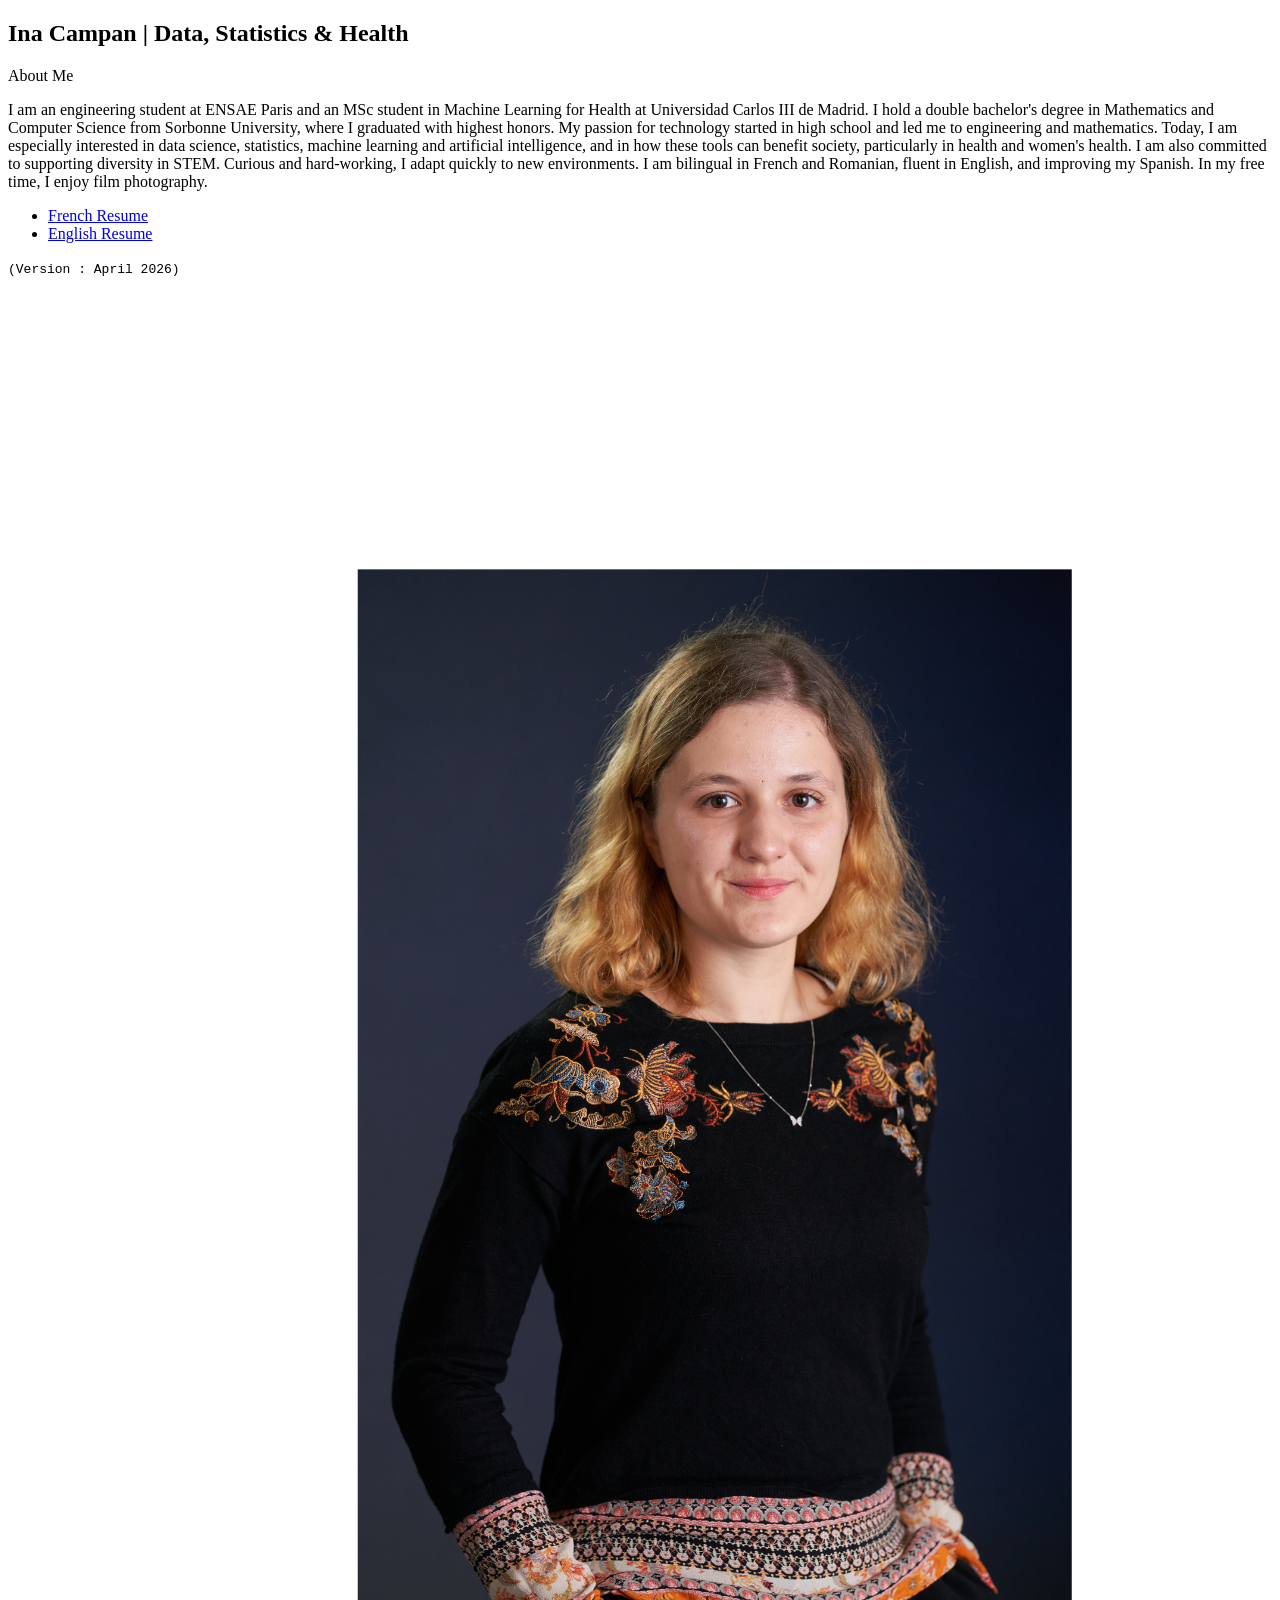
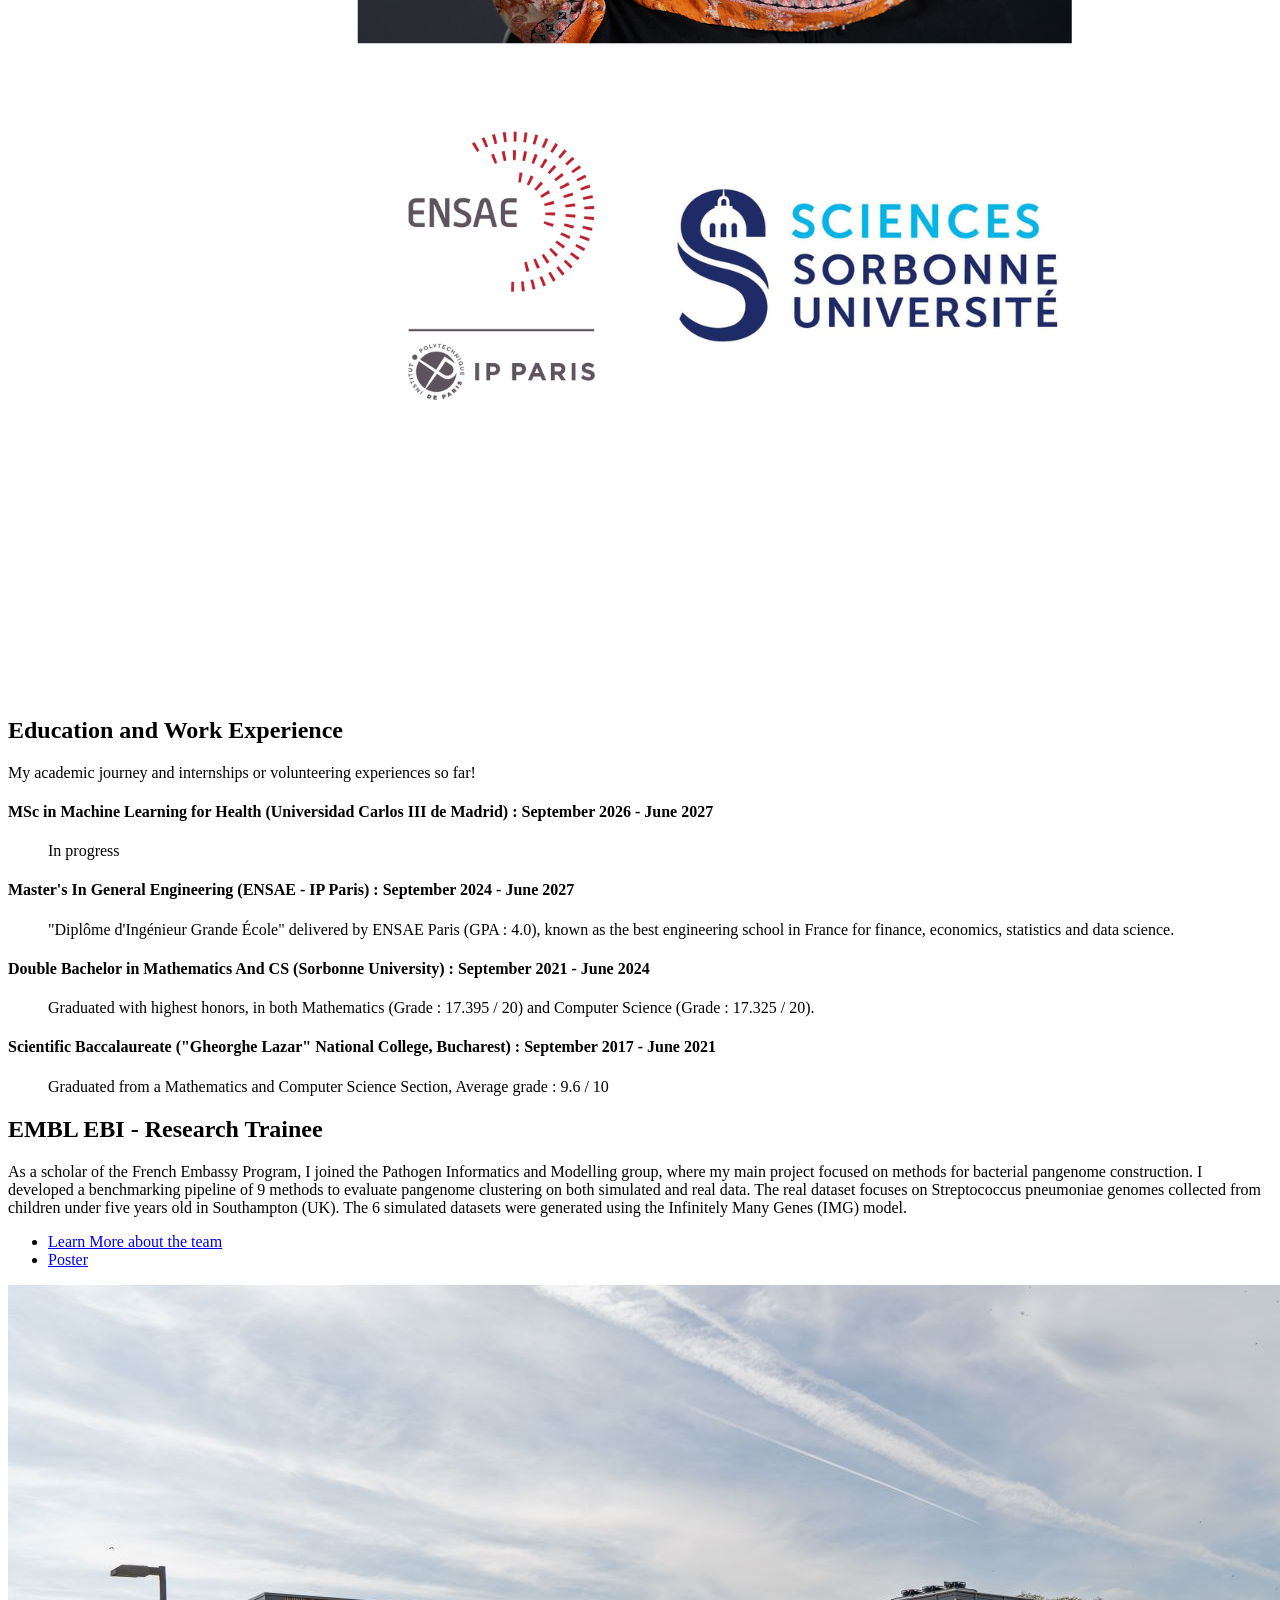
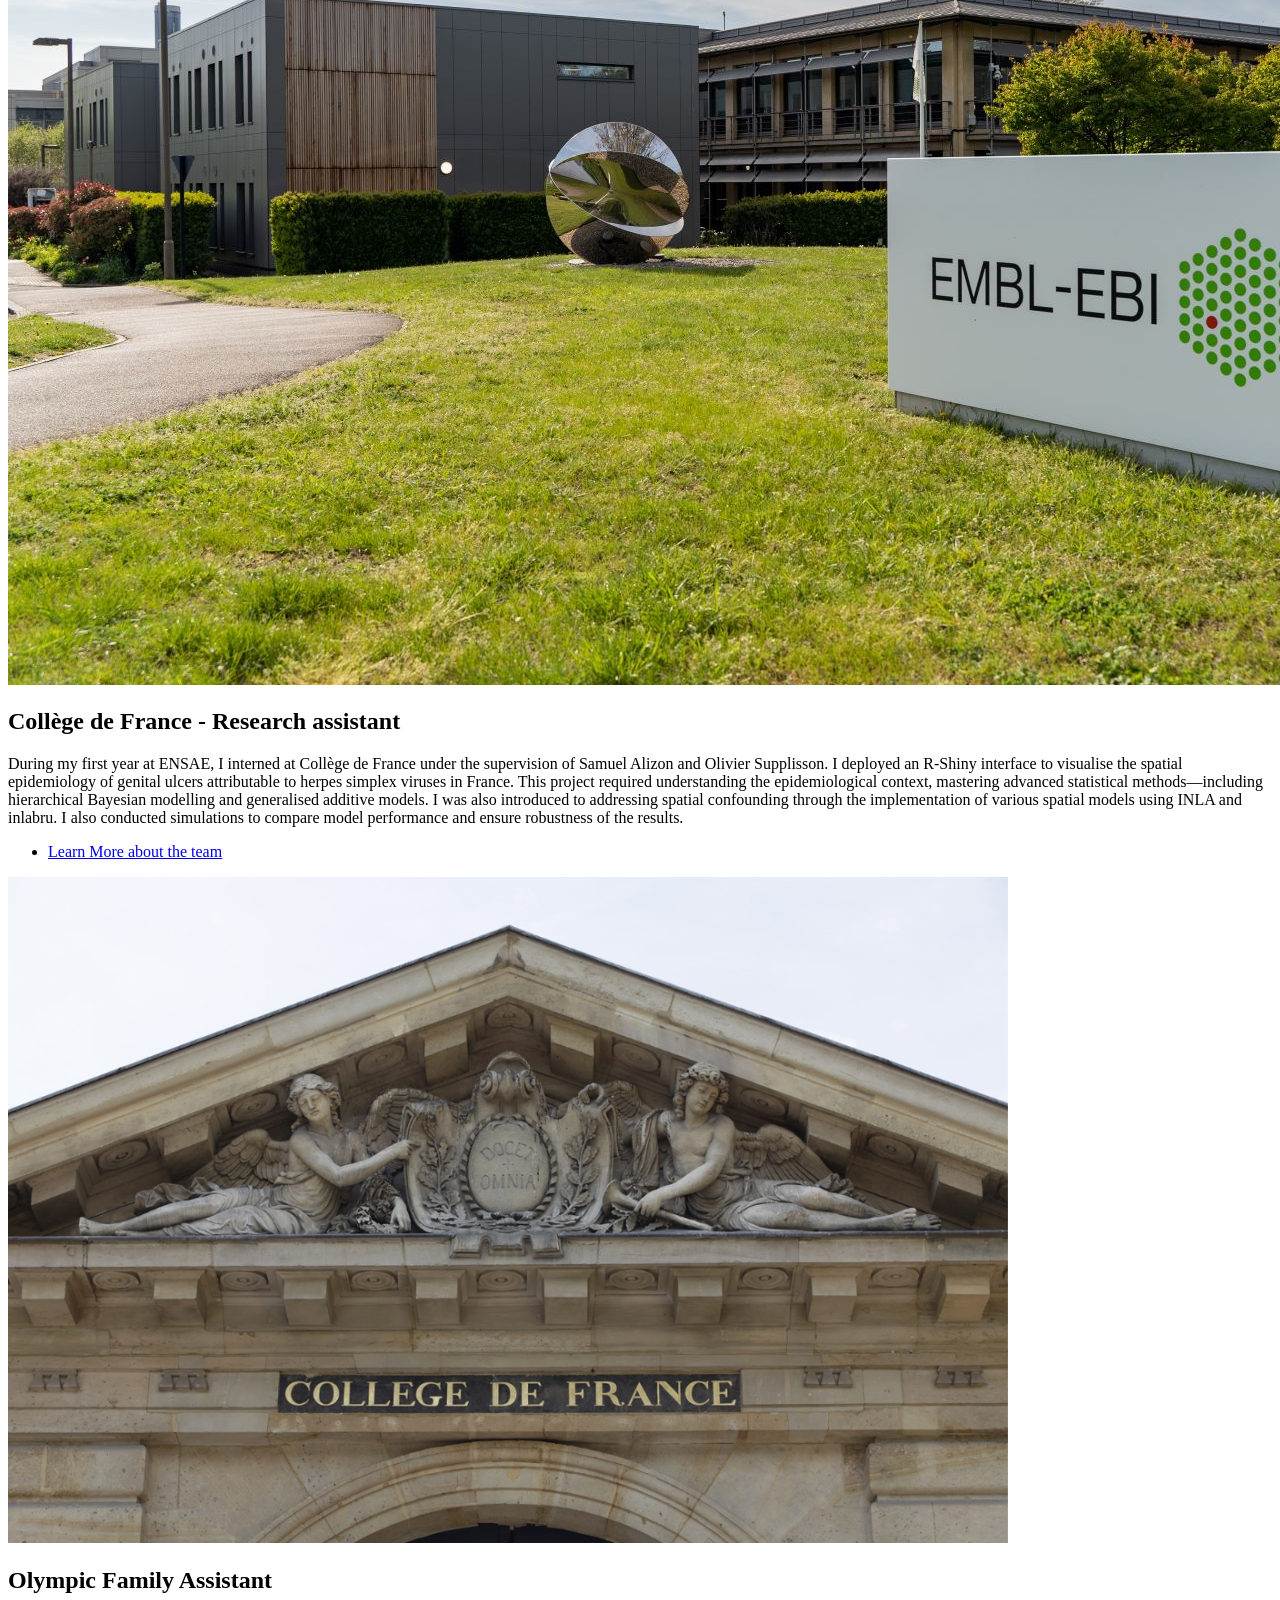
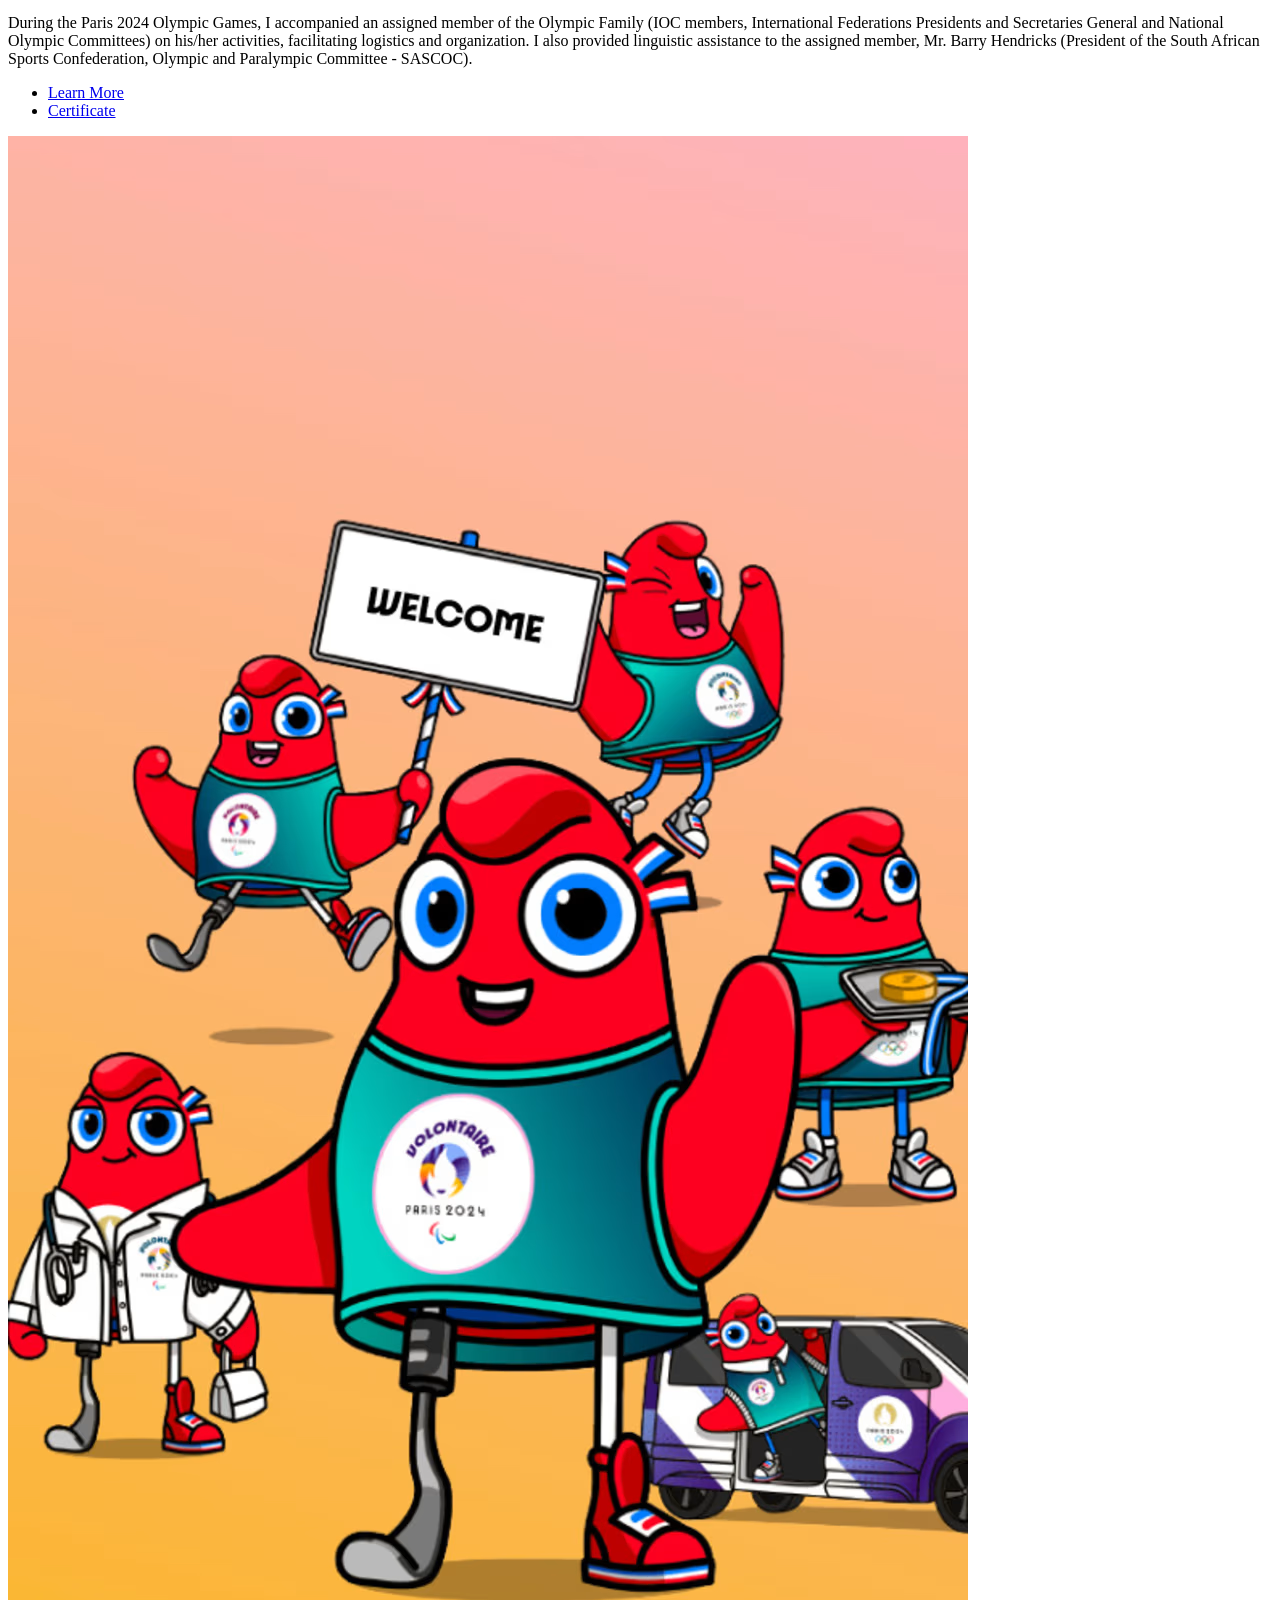
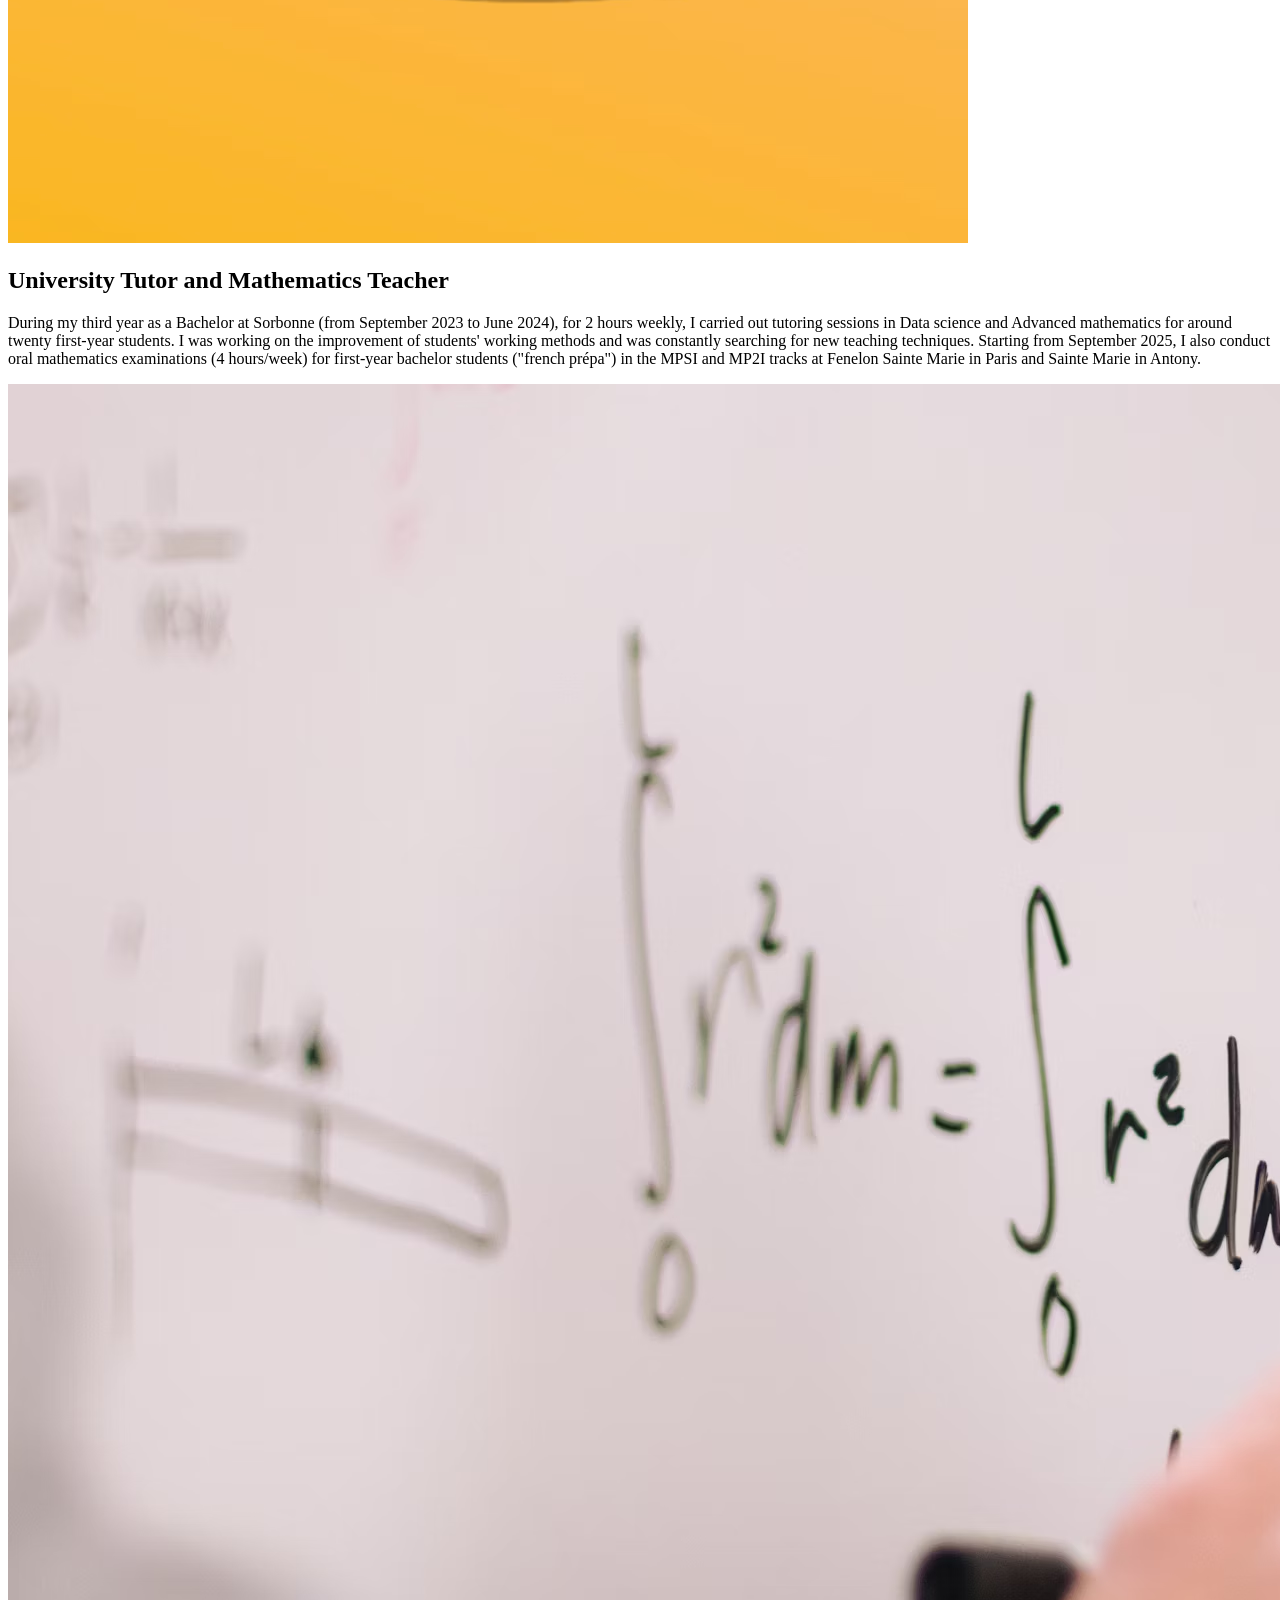
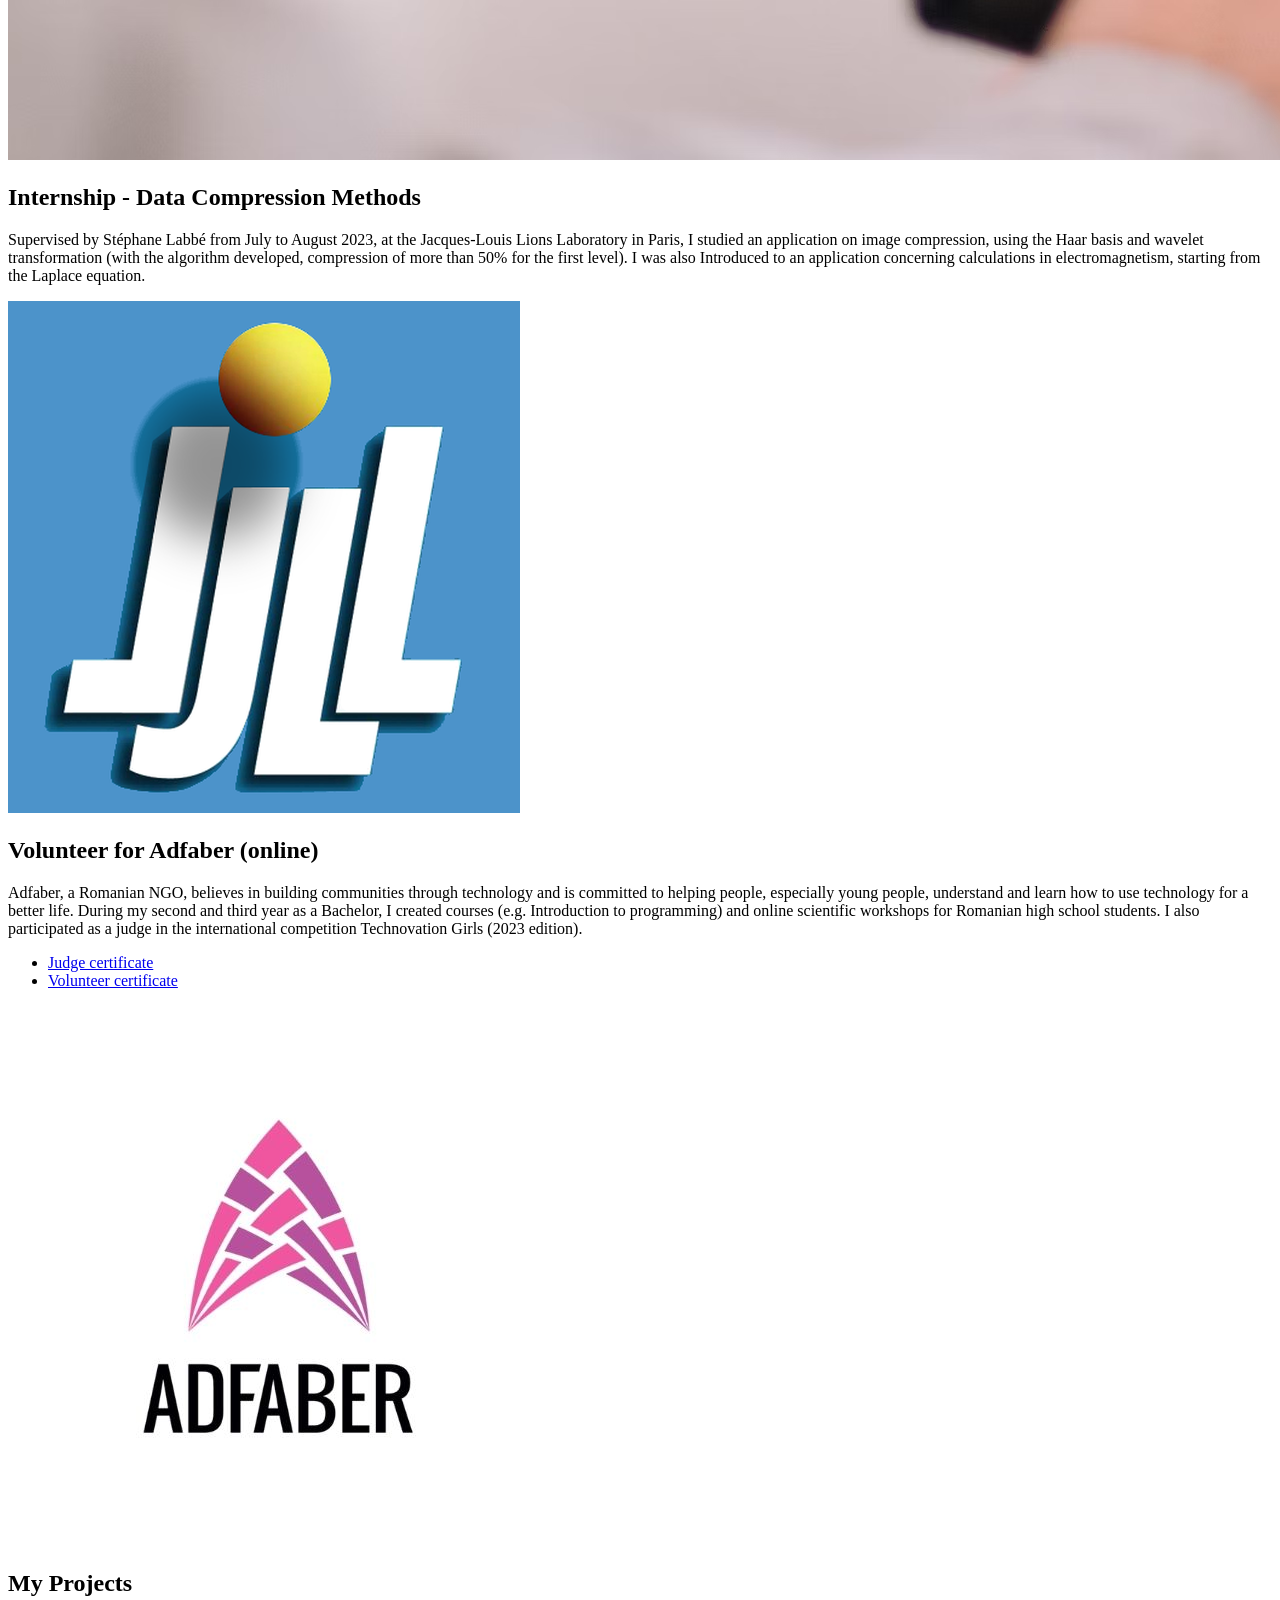
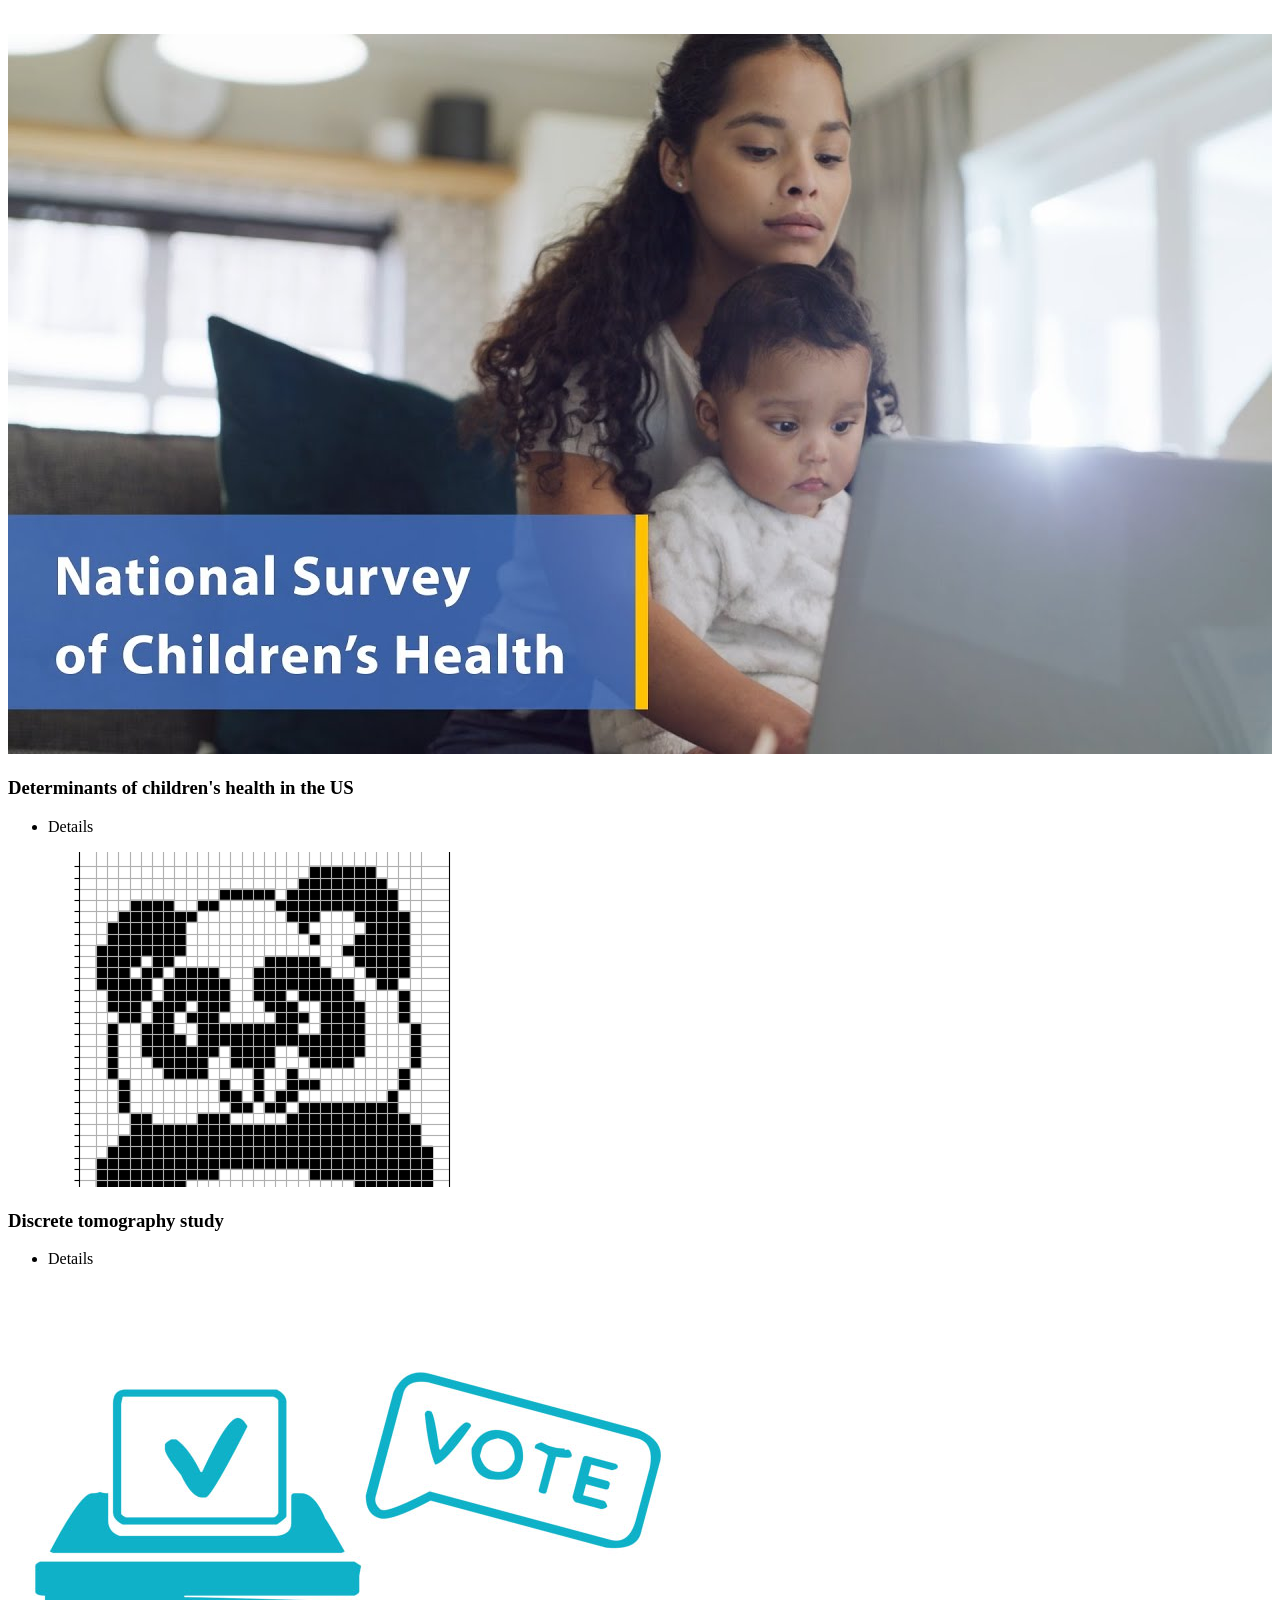
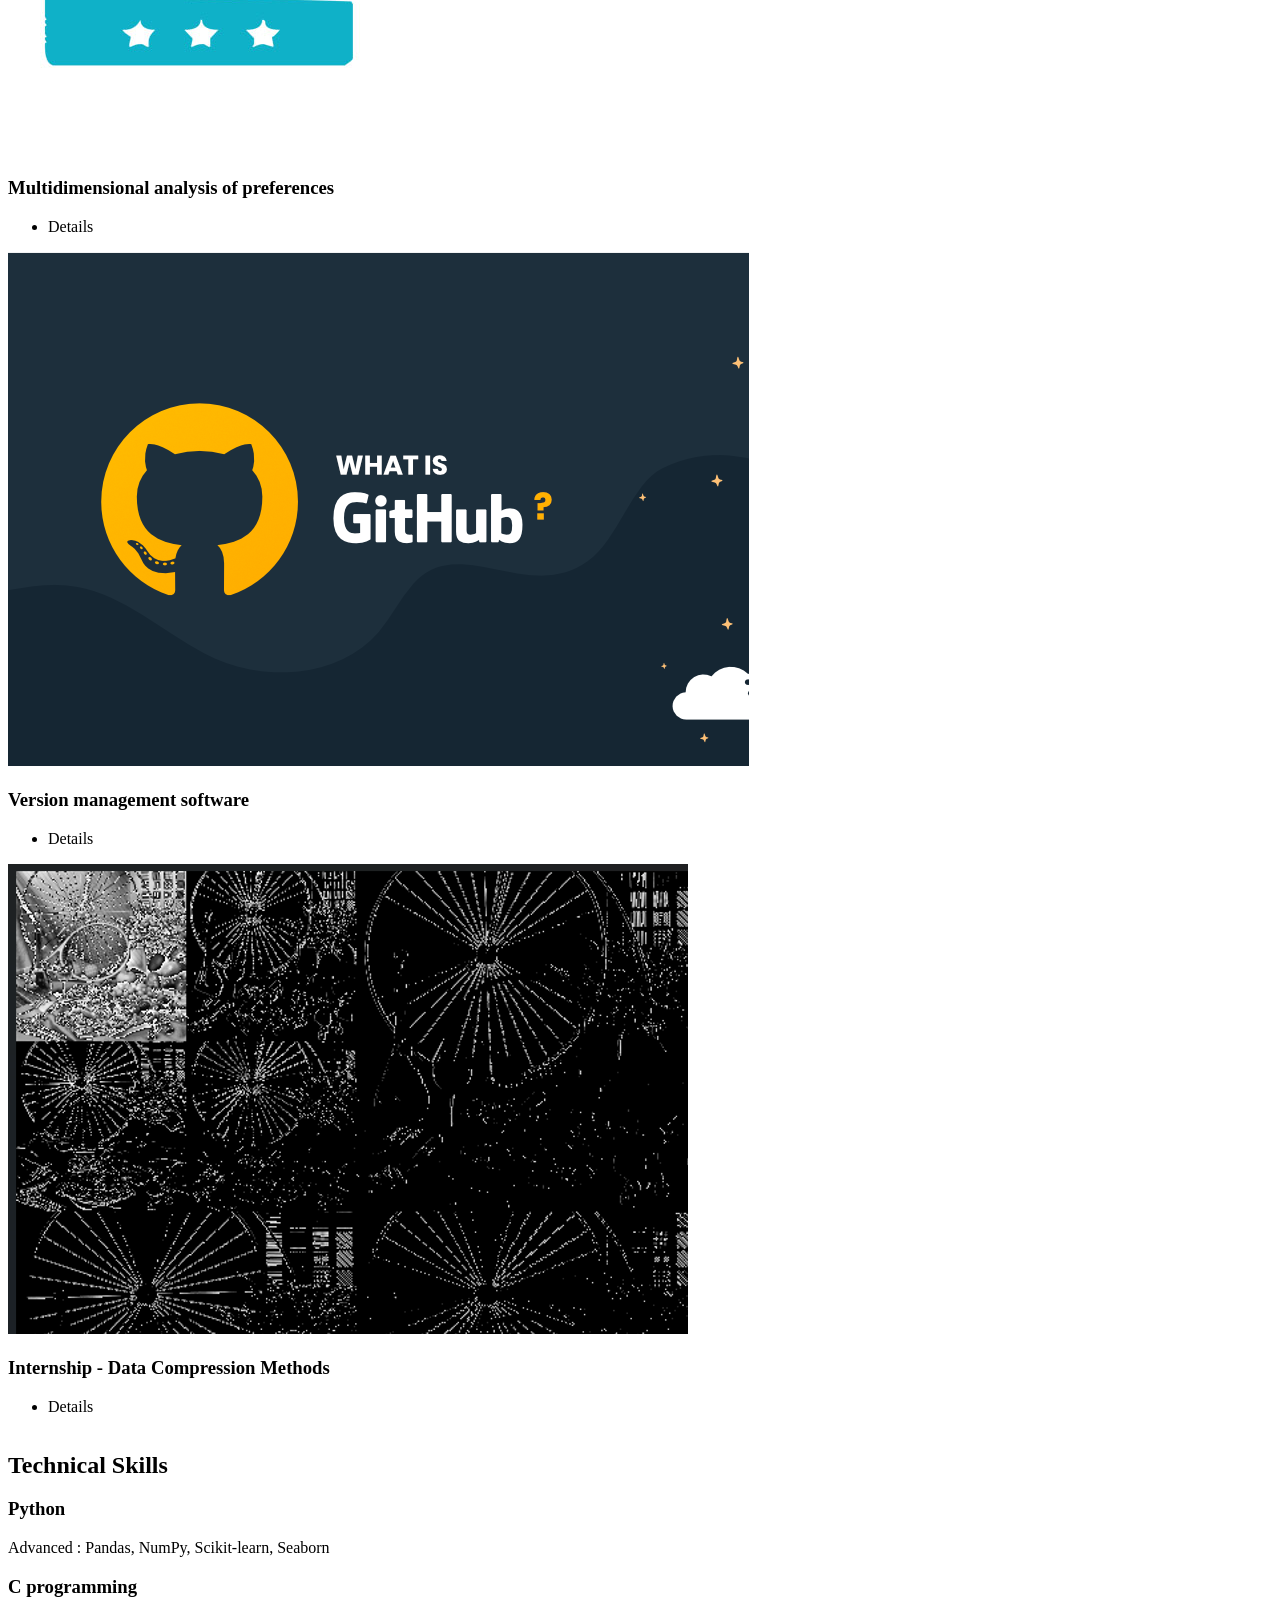
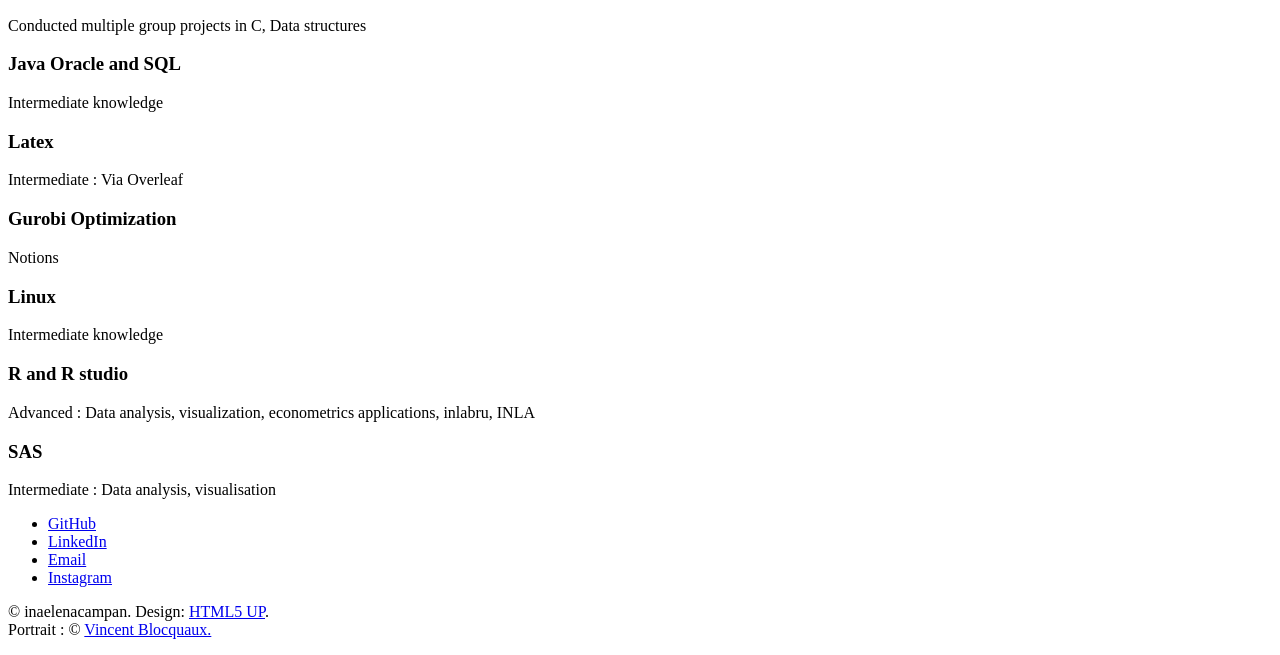
==== index.html @ 08001905 "update main description" ====
<!DOCTYPE HTML>
<!--
	Story by HTML5 UP
	html5up.net | @ajlkn
	Free for personal and commercial use under the CCA 3.0 license (html5up.net/license)

	To do : 
	- update ENSAE Courses
	- update CVs (both French and English)
	- update technical Skills : R for example
	- new projects : StatApp 
-->
<html>
	<head>
		<title>Ina Campan</title>
		<meta charset="utf-8" />
		<meta name="viewport" content="width=device-width, initial-scale=1, user-scalable=no" />
		<link rel="stylesheet" href="assets/css/main.css" />
		<noscript><link rel="stylesheet" href="assets/css/noscript.css" /></noscript>
	</head>
	<body class="is-preload">

		<!-- Wrapper -->
			<div id="wrapper" class="divided">

				<!-- My Portfolio : Description -->
					<section class="banner style1 orient-left content-align-left image-position-right fullscreen onload-image-fade-in onload-content-fade-right">
						<div class="content">
							<h1>Ina Campan | Data, Statistics & Health</h1>
							<p class="major">About Me
							</p>
							<p>I am an engineering student at ENSAE Paris and an MSc student in Machine Learning for Health at Universidad Carlos III de Madrid. 
								I hold a double bachelor's degree in Mathematics and Computer Science from Sorbonne University, where I graduated with highest honors.
								My passion for technology started in high school and led me to engineering and mathematics. Today, I am especially interested in data science, statistics, machine learning and artificial intelligence, and in how these tools can benefit society, particularly in health and women's health. 
								I am also committed to supporting diversity in STEM.
								Curious and hard-working, I adapt quickly to new environments. I am bilingual in French and Romanian, fluent in English, and improving my Spanish. 
								In my free time, I enjoy film photography.</p>
							
							<ul class="actions">
								<li><a href="assets/download/CV_FR.pdf" class="button icon solid fa-download" target = "_blank" rel = "noopener noreferrer">French Resume</a></li>
								<li><a href="assets/download/CV_EN.pdf" class="button icon solid fa-download" target = "_blank" rel = "noopener noreferrer">English Resume</a></li>
							</ul>

						<p><code>(Version : April 2026)</code>
						
						</div>
						<div class="image">
							<img src="images/banner.png" alt="" />
						</div>
					</section>
			
				<!-- Education : ENSAE + Sorbonne University -->

				<section class="wrapper style1 align-center">
					<div class="inner">
						<h2>Education and Work Experience</h2>
						<p> My academic journey and internships or volunteering experiences so far!</p>
						<div class="index align-left">
							
							<!--<section>
								<header>
									<h3><b>Education</b></h3>
								</header>
							-->
								<div class="content">
									

									<dl>
										<h4>
											<dt>MSc in Machine Learning for Health (Universidad Carlos III de Madrid) : September 2026 - June 2027</dt>
										</h4>

										<dd>
											<p>In progress</p>
										</dd>

										<h4>
											<dt>Master's In General Engineering (ENSAE - IP Paris) : September 2024 - June 2027
											</dt>
										</h4>

										<dd>
											<p>"Diplôme d'Ingénieur Grande École" delivered by ENSAE Paris (GPA : 4.0), known as the best engineering school in France for finance, economics, statistics and data science.</p>
										</dd>

										<h4>
											<dt>Double Bachelor in Mathematics And CS (Sorbonne University) : September 2021 - June 2024</dt>
										</h4>

										<dd>
											<p>Graduated with highest honors, in both Mathematics (Grade : 17.395 / 20) and Computer Science (Grade : 17.325 / 20).</p>
										</dd>
										<h4>
											<dt>Scientific Baccalaureate ("Gheorghe Lazar" National College, Bucharest) : September 2017 - June 2021
											</dt>
										</h4>
										
										<dd>
											<p>Graduated from a Mathematics and Computer Science Section, Average grade : 9.6 / 10</p>
										</dd>
									</dl>
									
								</div>
							</section>
						</div>
					</div>
				</section>
				
				<!-- EMBL EBI -->
					<section class="spotlight style1 orient-right content-align-left image-position-center onscroll-image-fade-in" id="first">
						<div class="content">
							<h2>EMBL EBI - Research Trainee</h2>
							<p>As a scholar of the French Embassy Program, I joined the Pathogen Informatics and Modelling group, where my main project focused on methods for bacterial pangenome construction. I developed a benchmarking pipeline of 9 methods to evaluate pangenome clustering on both simulated and real data. The real dataset focuses on Streptococcus pneumoniae genomes collected from children under five years old in Southampton (UK). The 6 simulated datasets were generated using the Infinitely Many Genes (IMG) model.</p>
							<ul class="actions">
								<li><a href="https://bacpop.org/" target = "_blank" rel = "noopener noreferrer" class="button">Learn More about the team</a></li>
								<li><a href="https://drive.google.com/file/d/1gPuhCkfVJFQ-aC8Vc-K_q6tZene_KWUF/view?usp=sharing" target = "_blank" rel = "noopener noreferrer" class="button">Poster</a></li>
							</ul>
						</div>
						<div class="image">
							<img src="images/embl_ebi.jpg" alt="" />
						</div>
					</section>

				<!-- College de France -->
					<section class="spotlight style1 orient-left content-align-left image-position-center onscroll-image-fade-in">
						<div class="content">
							<h2>Collège de France - Research assistant</h2>
							<p>During my first year at ENSAE, I interned at Collège de France under the supervision of Samuel Alizon and Olivier Supplisson. I deployed an R-Shiny interface to visualise the spatial epidemiology of genital ulcers attributable to herpes simplex viruses in France. This project required understanding the epidemiological context, mastering advanced statistical methods—including hierarchical Bayesian modelling and generalised additive models. I was also introduced to addressing spatial confounding through the implementation of various spatial models using INLA and inlabru. I also conducted simulations to compare model performance and ensure robustness of the results.</p>
							<ul class="actions">
									<li><a href="https://alizon.ouvaton.org/" target = "_blank" rel = "noopener noreferrer" class="button">Learn More about the team</a></li>
							</ul>
						</div>
						<div class="image">
							<img src="images/collegeDeFrance.png" alt="" />
						</div>
					</section>
				
				<!-- OLYMPIC FAMILY ASSISTANT -->
					<section class="spotlight style1 orient-right content-align-left image-position-center onscroll-image-fade-in" id="first">
						<div class="content">
							<h2>Olympic Family Assistant</h2>
							<p>During the Paris 2024 Olympic Games, I accompanied an assigned member of the Olympic Family (IOC members, International Federations Presidents and Secretaries General and National Olympic Committees) on his/her activities, facilitating logistics and organization. I also provided linguistic assistance to the assigned member, Mr. Barry Hendricks (President of the South African Sports Confederation, Olympic and Paralympic Committee - SASCOC).</p>
							<ul class="actions">
								<li><a href="https://olympics.com/en/paris-2024/the-games/volunteers" target = "_blank" rel = "noopener noreferrer" class="button">Learn More</a></li>
								<li><a href="https://drive.google.com/file/d/11xSEv0xfWxK7QSfehR8mF8b7dahimTl0/view?usp=sharing" target = "_blank" rel = "noopener noreferrer" class="button">Certificate</a></li>
							</ul>
						</div>
						<div class="image">
							<img src="images/volunteer.png" alt="" />
						</div>
					</section>

				<!-- University Tutor -->
					<section class="spotlight style1 orient-left content-align-left image-position-center onscroll-image-fade-in">
						<div class="content">
							<h2>University Tutor and Mathematics Teacher</h2>
							<p>During my third year as a Bachelor at Sorbonne (from September 2023 to June 2024), for 2 hours weekly, I carried out tutoring sessions in Data science and Advanced mathematics for around twenty first-year students. I was working on the improvement of students' working methods and was constantly searching for new teaching techniques.
								Starting from September 2025, I also conduct oral mathematics examinations (4 hours/week) for first-year bachelor students ("french prépa") in the MPSI and MP2I tracks at Fenelon Sainte Marie in Paris and Sainte Marie in Antony.
							</p>
							
						</div>
						<div class="image">
							<img src="images/maths.png" alt="" />
						</div>
					</section>

				<!-- Internship L2 -->
					<section class="spotlight style1 orient-right content-align-left image-position-center onscroll-image-fade-in">
						<div class="content">
							<h2>Internship - Data Compression Methods</h2>
							<p>Supervised by Stéphane Labbé from July to August 2023, at the Jacques-Louis Lions Laboratory in Paris, I studied an application on image compression, using the Haar basis and wavelet transformation (with the algorithm developed, compression of more than 50% for the first level). I was also Introduced to an application concerning calculations in electromagnetism, starting from the Laplace equation.</p>
							
						</div>
						<div class="image">
							<img src="images/LJLL.png" alt="" />
						</div>
					</section>
				
				<!-- Volunteer for Adfaber -->
					<section class="spotlight style1 orient-left content-align-left image-position-center onscroll-image-fade-in">
						<div class="content">
							<h2>Volunteer for Adfaber (online)</h2>
							<p>Adfaber, a Romanian NGO, believes in building communities through technology and is committed to helping people, especially young people, understand and learn how to use technology for a better life. During my second and third year as a Bachelor, I created courses (e.g. Introduction to programming) and online scientific workshops for Romanian high school students. I also participated as a judge in the international competition Technovation Girls (2023 edition).</p>
							<ul class="actions">
								<li><a href="assets/download/Judge_technovation.pdf" class="button icon solid fa-download" target = "_blank" rel = "noopener noreferrer">Judge certificate</a></li>
								<li><a href="assets/download/Adfaber_certificate.pdf" class="button icon solid fa-download" target = "_blank" rel = "noopener noreferrer">Volunteer certificate</a></li>
						</ul>
						</div>

						<div class="image">
							<img src="images/adfaber.jpg" alt="" />
						</div>

					</section>
				
					<!-- Projects Gallery-->

				<section class="wrapper style1 align-center">
					<div class="inner">
						<h2>My Projects</h2>
						
					</div>

					<!-- Computer Science Projects -->
						<div class="gallery style2 medium lightbox onscroll-fade-in">
							<article>
								<a href="https://github.com/inaelenacampan/Determinants_of_children-s_health" target = "_blank" rel = "noopener noreferrer" class="image">
									<img src="images/gallery/thumbs/p5.png" alt="" />
								</a>
								<div class="caption">
									<h3>Determinants of children's health in the US</h3>
									
									<ul class="actions fixed">
										<li><span class="button small">Details</span></li>
									</ul>
								</div>
							</article>
							<article>
								<a href="https://github.com/inaelenacampan/Tomographie_LU3IN003" target = "_blank" rel = "noopener noreferrer" class="image">
									<img src="images/gallery/thumbs/p1.png" alt="" />
								</a>
								<div class="caption">
									<h3>Discrete tomography study</h3>
									<ul class="actions fixed">
										<li><span class="button small">Details</span></li>
									</ul>
								</div>
							</article>
							<article>
								<a href="https://github.com/inaelenacampan/LU2IN013_Analyse_multidimensionnelle_des_preferences" target = "_blank" rel = "noopener noreferrer" class="image">
									<img src="images/gallery/thumbs/p2.jpg" alt="" />
								</a>
								<div class="caption">
									<h3>Multidimensional analysis of preferences</h3>
									
									<ul class="actions fixed">
										<li><span class="button small">Details</span></li>
									</ul>
								</div>
							</article>
							<article>
								<a href="https://github.com/inaelenacampan/LU2IN006_ProjetGit" target = "_blank" rel = "noopener noreferrer" class="image">
									<img src="images/gallery/thumbs/p3.png" alt="" />
								</a>
								<div class="caption">
									<h3>Version management software</h3>

									<ul class="actions fixed">
										<li><span class="button small">Details</span></li>
									</ul>
								</div>
							</article>
							<article>
								<a href="https://github.com/inaelenacampan/StageCompressionDeDonnees" target = "_blank" rel = "noopener noreferrer" class="image">
									<img src="images/gallery/thumbs/p4.png" alt="" />
								</a>
								<div class="caption">
									<h3>Internship - Data Compression Methods</h3>
									
									<ul class="actions fixed">
										<li><span class="button small">Details</span></li>
									</ul>
								</div>
							</article>
						</div>

				</section>

				

				<!-- Skills -->
					<section class="wrapper style1 align-center">
						<div class="inner">
							<h2>Technical Skills</h2>
							
							<div class="items style1 medium onscroll-fade-in">
								<section>
									<span class="icon brands style2 major fa-python"></span>
									<h3>Python</h3>
									<p>Advanced : Pandas, NumPy, Scikit-learn, Seaborn</p>
								</section>
								<section>
									<span class="icon brands style2 major fa-stack-overflow"></span>
									<h3>C programming</h3>
									<p>Conducted multiple group projects in C, Data structures</p>
								</section>
								<section>
									<span class="icon brands style2 major fa-java"></span>
									<h3>Java Oracle and SQL</h3>
									<p>Intermediate knowledge</p>
								</section>
								<section>
									<span class="icon solid style2 major fa-edit"></span>
									<h3>Latex</h3>
									<p>Intermediate : Via Overleaf</p>
								</section>
								<section>
									<span class="icon solid style2 major fa-sync-alt"></span>
									<h3>Gurobi Optimization</h3>
									<p>Notions</p>
								</section>
								<section>
									<span class="icon brands style2 major fa-linux"></span>
									<h3>Linux</h3>
									<p>Intermediate knowledge</p>
								</section>
								<section>
									<span class="icon brands style2 major fa-r-project"></span>
									<h3>R and R studio</h3>
									<p>Advanced : Data analysis, visualization, econometrics applications, inlabru, INLA</p>
								</section>
								<section>
									<span class="icon brands style2 major fa-delicious"></span>
									<h3>SAS </h3>
									<p>Intermediate : Data analysis, visualisation </p>
								</section>
								
					</section>

				<!-- Footer -->
					<footer class="wrapper style1 align-center">
						<div class="inner">
							<ul class="icons">
								<li><a href = "https://github.com/inaelenacampan" target = "_blank" rel = "noopener noreferrer" class = "icon brands style2 fa-github"><span class = "label">GitHub</span></a></li>
								<li><a href="https://www.linkedin.com/in/ina-campan/" target = "_blank" rel = "noopener noreferrer" class="icon brands style2 fa-linkedin-in"><span class="label">LinkedIn</span></a></li>
								<li><a href="mailto:inacampan@gmail.com" target = "_blank" rel = "noopener noreferrer" class="icon style2 fa-envelope"><span class="label">Email</span></a></li>
								<li><a href="https://www.instagram.com/ina_campan/" target = "_blank" rel = "noopener noreferrer" class="icon brands style2 fa-instagram"><span class="label">Instagram</span></a></li>
							</ul>
							<p>&copy; inaelenacampan. Design: <a href="https://html5up.net" target = "_blank" rel = "noopener noreferrer">HTML5 UP</a>.<br>
							Portrait : &copy; <a href="https://blocquauxpro.com/" target = "_blank" rel = "noopener noreferrer">Vincent Blocquaux.</a> </p>
						</div>
					</footer>

			</div>

		<!-- Scripts -->
			<script src="assets/js/jquery.min.js"></script>
			<script src="assets/js/jquery.scrollex.min.js"></script>
			<script src="assets/js/jquery.scrolly.min.js"></script>
			<script src="assets/js/browser.min.js"></script>
			<script src="assets/js/breakpoints.min.js"></script>
			<script src="assets/js/util.js"></script>
			<script src="assets/js/main.js"></script>

	</body>
</html>
---- assets/css/main.css ----
@import url(fontawesome-all.min.css);
@import url("https://fonts.googleapis.com/css?family=Source+Sans+Pro:300,300i,400,400i");

/*
	Story by HTML5 UP
	html5up.net | @ajlkn
	Free for personal and commercial use under the CCA 3.0 license (html5up.net/license)
*/

html, body, div, span, applet, object,
iframe, h1, h2, h3, h4, h5, h6, p, blockquote,
pre, a, abbr, acronym, address, big, cite,
code, del, dfn, em, img, ins, kbd, q, s, samp,
small, strike, strong, sub, sup, tt, var, b,
u, i, center, dl, dt, dd, ol, ul, li, fieldset,
form, label, legend, table, caption, tbody,
tfoot, thead, tr, th, td, article, aside,
canvas, details, embed, figure, figcaption,
footer, header, hgroup, menu, nav, output, ruby,
section, summary, time, mark, audio, video {
	margin: 0;
	padding: 0;
	border: 0;
	font-size: 100%;
	font: inherit;
	vertical-align: baseline;}

article, aside, details, figcaption, figure,
footer, header, hgroup, menu, nav, section {
	display: block;}

body {
	line-height: 1;
}

ol, ul {
	list-style: none;
}

blockquote, q {
	quotes: none;
}

	blockquote:before, blockquote:after, q:before, q:after {
		content: '';
		content: none;
	}

table {
	border-collapse: collapse;
	border-spacing: 0;
}

body {
	-webkit-text-size-adjust: none;
}

mark {
	background-color: transparent;
	color: inherit;
}

input::-moz-focus-inner {
	border: 0;
	padding: 0;
}

input, select, textarea {
	-moz-appearance: none;
	-webkit-appearance: none;
	-ms-appearance: none;
	appearance: none;
}

/* Basic */

	@-ms-viewport {
		width: device-width;
	}

	body {
		-ms-overflow-style: scrollbar;
	}

	@media screen and (max-width: 480px) {

		html, body {
			min-width: 320px;
		}

	}

	html {
		box-sizing: border-box;
	}

	*, *:before, *:after {
		box-sizing: inherit;
	}

	body {
		background: #ffffff;
	}

		body.is-preload *, body.is-preload *:before, body.is-preload *:after {
			-moz-animation: none !important;
			-webkit-animation: none !important;
			-ms-animation: none !important;
			animation: none !important;
			-moz-transition: none !important;
			-webkit-transition: none !important;
			-ms-transition: none !important;
			transition: none !important;
		}

/* Type */

	html {
		font-size: 18pt;
	}

		@media screen and (max-width: 1680px) {

			html {
				font-size: 14pt;
			}

		}

		@media screen and (max-width: 1280px) {

			html {
				font-size: 12pt;
			}

		}

		@media screen and (max-width: 736px) {

			html {
				font-size: 11pt;
			}

		}

		@media screen and (max-width: 360px) {

			html {
				font-size: 10pt;
			}

		}

	body {
		background-color: #ffffff;
		color: #000000;
	}

	body, input, select, textarea {
		font-family: "Source Sans Pro", Helvetica, sans-serif;
		font-size: 1rem;
		font-weight: 300;
		line-height: 1.65;
	}

	a {
		-moz-transition: color 0.2s ease-in-out;
		-webkit-transition: color 0.2s ease-in-out;
		-ms-transition: color 0.2s ease-in-out;
		transition: color 0.2s ease-in-out;
		text-decoration: underline;
	}

		a:hover {
			text-decoration: none;
		}

	strong, b {
		font-weight: 400;
	}

	em, i {
		font-style: italic;
	}

	p {
		margin: 0 0 2rem 0;
	}

		p.major {
			font-size: 1.25rem;
		}

	h1, h2, h3, h4, h5, h6 {
		font-weight: 300;
		line-height: 1.375;
		letter-spacing: -0.05em;
		margin: 0 0 1rem 0;
	}

		h1 a, h2 a, h3 a, h4 a, h5 a, h6 a {
			color: inherit;
			text-decoration: none;
		}

	h1 {
		font-size: 3.5rem;
		line-height: 1.2;
	}

	h2 {
		font-size: 2.25rem;
	}

	h3 {
		font-size: 1.5rem;
	}

	h4 {
		font-size: 1.1rem;
	}

	h5 {
		font-size: 0.9rem;
	}

	h6 {
		font-size: 0.7rem;
	}

	sub {
		font-size: 0.8rem;
		position: relative;
		top: 0.5rem;
	}

	sup {
		font-size: 0.8rem;
		position: relative;
		top: -0.5rem;
	}

	blockquote {
		border-left: solid 4px;
		font-style: italic;
		margin: 0 0 2rem 0;
		padding: 0.5rem 0 0.5rem 2rem;
	}

	code {
		border-radius: 4px;
		font-family: "Courier New", monospace;
		font-size: 0.9em;
		margin: 0 0.25rem;
		padding: 0.25rem 0.325rem;
	}

	pre {
		-webkit-overflow-scrolling: touch;
		font-family: "Courier New", monospace;
		font-size: 0.9em;
		margin: 0 0 2rem 0;
	}

		pre code {
			display: block;
			line-height: 1.5;
			padding: 0.75rem 1rem;
			overflow-x: auto;
		}

	hr {
		border: 0;
		border-bottom: solid 1px;
		margin: 2.5rem 0;
	}

		hr.major {
			margin: 3.5rem 0;
		}

	.align-left {
		text-align: left;
	}

	.align-center {
		text-align: center;
	}

	.align-right {
		text-align: right;
	}

	@media screen and (max-width: 736px) {

		p.major {
			font-size: 1.1rem;
		}

		h1 {
			font-size: 2.5rem;
		}

		h2 {
			font-size: 2rem;
		}

		h3 {
			font-size: 1.25rem;
		}

		h4 {
			font-size: 1rem;
		}

	}

	input, select, textarea {
		color: #000000;
	}

	a {
		color: #000000;
	}

		a:hover {
			color: #47D3E5;
		}

	strong, b {
		color: #000000;
	}

	h1, h2, h3, h4, h5, h6 {
		color: #000000;
	}

	blockquote {
		border-left-color: rgba(0, 0, 0, 0.2);
	}

	code {
		background: rgba(0, 0, 0, 0.05);
		border-color: rgba(0, 0, 0, 0.2);
	}

	hr {
		border-bottom-color: rgba(0, 0, 0, 0.2);
	}

/* Row */

	.row {
		display: flex;
		flex-wrap: wrap;
		box-sizing: border-box;
		align-items: stretch;
	}

		.row > * {
			box-sizing: border-box;
		}

		.row.gtr-uniform > * > :last-child {
			margin-bottom: 0;
		}

		.row.aln-left {
			justify-content: flex-start;
		}

		.row.aln-center {
			justify-content: center;
		}

		.row.aln-right {
			justify-content: flex-end;
		}

		.row.aln-top {
			align-items: flex-start;
		}

		.row.aln-middle {
			align-items: center;
		}

		.row.aln-bottom {
			align-items: flex-end;
		}

		.row > .imp {
			order: -1;
		}

		.row > .col-1 {
			width: 8.33333%;
		}

		.row > .off-1 {
			margin-left: 8.33333%;
		}

		.row > .col-2 {
			width: 16.66667%;
		}

		.row > .off-2 {
			margin-left: 16.66667%;
		}

		.row > .col-3 {
			width: 25%;
		}

		.row > .off-3 {
			margin-left: 25%;
		}

		.row > .col-4 {
			width: 33.33333%;
		}

		.row > .off-4 {
			margin-left: 33.33333%;
		}

		.row > .col-5 {
			width: 41.66667%;
		}

		.row > .off-5 {
			margin-left: 41.66667%;
		}

		.row > .col-6 {
			width: 50%;
		}

		.row > .off-6 {
			margin-left: 50%;
		}

		.row > .col-7 {
			width: 58.33333%;
		}

		.row > .off-7 {
			margin-left: 58.33333%;
		}

		.row > .col-8 {
			width: 66.66667%;
		}

		.row > .off-8 {
			margin-left: 66.66667%;
		}

		.row > .col-9 {
			width: 75%;
		}

		.row > .off-9 {
			margin-left: 75%;
		}

		.row > .col-10 {
			width: 83.33333%;
		}

		.row > .off-10 {
			margin-left: 83.33333%;
		}

		.row > .col-11 {
			width: 91.66667%;
		}

		.row > .off-11 {
			margin-left: 91.66667%;
		}

		.row > .col-12 {
			width: 100%;
		}

		.row > .off-12 {
			margin-left: 100%;
		}

		.row.gtr-0 {
			margin-top: 0;
			margin-left: 0rem;
		}

			.row.gtr-0 > * {
				padding: 0 0 0 0rem;
			}

			.row.gtr-0.gtr-uniform {
				margin-top: 0rem;
			}

				.row.gtr-0.gtr-uniform > * {
					padding-top: 0rem;
				}

		.row.gtr-25 {
			margin-top: 0;
			margin-left: -0.5rem;
		}

			.row.gtr-25 > * {
				padding: 0 0 0 0.5rem;
			}

			.row.gtr-25.gtr-uniform {
				margin-top: -0.5rem;
			}

				.row.gtr-25.gtr-uniform > * {
					padding-top: 0.5rem;
				}

		.row.gtr-50 {
			margin-top: 0;
			margin-left: -1rem;
		}

			.row.gtr-50 > * {
				padding: 0 0 0 1rem;
			}

			.row.gtr-50.gtr-uniform {
				margin-top: -1rem;
			}

				.row.gtr-50.gtr-uniform > * {
					padding-top: 1rem;
				}

		.row {
			margin-top: 0;
			margin-left: -2rem;
		}

			.row > * {
				padding: 0 0 0 2rem;
			}

			.row.gtr-uniform {
				margin-top: -2rem;
			}

				.row.gtr-uniform > * {
					padding-top: 2rem;
				}

		.row.gtr-150 {
			margin-top: 0;
			margin-left: -3rem;
		}

			.row.gtr-150 > * {
				padding: 0 0 0 3rem;
			}

			.row.gtr-150.gtr-uniform {
				margin-top: -3rem;
			}

				.row.gtr-150.gtr-uniform > * {
					padding-top: 3rem;
				}

		.row.gtr-200 {
			margin-top: 0;
			margin-left: -4rem;
		}

			.row.gtr-200 > * {
				padding: 0 0 0 4rem;
			}

			.row.gtr-200.gtr-uniform {
				margin-top: -4rem;
			}

				.row.gtr-200.gtr-uniform > * {
					padding-top: 4rem;
				}

		@media screen and (max-width: 1680px) {

			.row {
				display: flex;
				flex-wrap: wrap;
				box-sizing: border-box;
				align-items: stretch;
			}

				.row > * {
					box-sizing: border-box;
				}

				.row.gtr-uniform > * > :last-child {
					margin-bottom: 0;
				}

				.row.aln-left {
					justify-content: flex-start;
				}

				.row.aln-center {
					justify-content: center;
				}

				.row.aln-right {
					justify-content: flex-end;
				}

				.row.aln-top {
					align-items: flex-start;
				}

				.row.aln-middle {
					align-items: center;
				}

				.row.aln-bottom {
					align-items: flex-end;
				}

				.row > .imp-xlarge {
					order: -1;
				}

				.row > .col-1-xlarge {
					width: 8.33333%;
				}

				.row > .off-1-xlarge {
					margin-left: 8.33333%;
				}

				.row > .col-2-xlarge {
					width: 16.66667%;
				}

				.row > .off-2-xlarge {
					margin-left: 16.66667%;
				}

				.row > .col-3-xlarge {
					width: 25%;
				}

				.row > .off-3-xlarge {
					margin-left: 25%;
				}

				.row > .col-4-xlarge {
					width: 33.33333%;
				}

				.row > .off-4-xlarge {
					margin-left: 33.33333%;
				}

				.row > .col-5-xlarge {
					width: 41.66667%;
				}

				.row > .off-5-xlarge {
					margin-left: 41.66667%;
				}

				.row > .col-6-xlarge {
					width: 50%;
				}

				.row > .off-6-xlarge {
					margin-left: 50%;
				}

				.row > .col-7-xlarge {
					width: 58.33333%;
				}

				.row > .off-7-xlarge {
					margin-left: 58.33333%;
				}

				.row > .col-8-xlarge {
					width: 66.66667%;
				}

				.row > .off-8-xlarge {
					margin-left: 66.66667%;
				}

				.row > .col-9-xlarge {
					width: 75%;
				}

				.row > .off-9-xlarge {
					margin-left: 75%;
				}

				.row > .col-10-xlarge {
					width: 83.33333%;
				}

				.row > .off-10-xlarge {
					margin-left: 83.33333%;
				}

				.row > .col-11-xlarge {
					width: 91.66667%;
				}

				.row > .off-11-xlarge {
					margin-left: 91.66667%;
				}

				.row > .col-12-xlarge {
					width: 100%;
				}

				.row > .off-12-xlarge {
					margin-left: 100%;
				}

				.row.gtr-0 {
					margin-top: 0;
					margin-left: 0rem;
				}

					.row.gtr-0 > * {
						padding: 0 0 0 0rem;
					}

					.row.gtr-0.gtr-uniform {
						margin-top: 0rem;
					}

						.row.gtr-0.gtr-uniform > * {
							padding-top: 0rem;
						}

				.row.gtr-25 {
					margin-top: 0;
					margin-left: -0.5rem;
				}

					.row.gtr-25 > * {
						padding: 0 0 0 0.5rem;
					}

					.row.gtr-25.gtr-uniform {
						margin-top: -0.5rem;
					}

						.row.gtr-25.gtr-uniform > * {
							padding-top: 0.5rem;
						}

				.row.gtr-50 {
					margin-top: 0;
					margin-left: -1rem;
				}

					.row.gtr-50 > * {
						padding: 0 0 0 1rem;
					}

					.row.gtr-50.gtr-uniform {
						margin-top: -1rem;
					}

						.row.gtr-50.gtr-uniform > * {
							padding-top: 1rem;
						}

				.row {
					margin-top: 0;
					margin-left: -2rem;
				}

					.row > * {
						padding: 0 0 0 2rem;
					}

					.row.gtr-uniform {
						margin-top: -2rem;
					}

						.row.gtr-uniform > * {
							padding-top: 2rem;
						}

				.row.gtr-150 {
					margin-top: 0;
					margin-left: -3rem;
				}

					.row.gtr-150 > * {
						padding: 0 0 0 3rem;
					}

					.row.gtr-150.gtr-uniform {
						margin-top: -3rem;
					}

						.row.gtr-150.gtr-uniform > * {
							padding-top: 3rem;
						}

				.row.gtr-200 {
					margin-top: 0;
					margin-left: -4rem;
				}

					.row.gtr-200 > * {
						padding: 0 0 0 4rem;
					}

					.row.gtr-200.gtr-uniform {
						margin-top: -4rem;
					}

						.row.gtr-200.gtr-uniform > * {
							padding-top: 4rem;
						}

		}

		@media screen and (max-width: 1280px) {

			.row {
				display: flex;
				flex-wrap: wrap;
				box-sizing: border-box;
				align-items: stretch;
			}

				.row > * {
					box-sizing: border-box;
				}

				.row.gtr-uniform > * > :last-child {
					margin-bottom: 0;
				}

				.row.aln-left {
					justify-content: flex-start;
				}

				.row.aln-center {
					justify-content: center;
				}

				.row.aln-right {
					justify-content: flex-end;
				}

				.row.aln-top {
					align-items: flex-start;
				}

				.row.aln-middle {
					align-items: center;
				}

				.row.aln-bottom {
					align-items: flex-end;
				}

				.row > .imp-large {
					order: -1;
				}

				.row > .col-1-large {
					width: 8.33333%;
				}

				.row > .off-1-large {
					margin-left: 8.33333%;
				}

				.row > .col-2-large {
					width: 16.66667%;
				}

				.row > .off-2-large {
					margin-left: 16.66667%;
				}

				.row > .col-3-large {
					width: 25%;
				}

				.row > .off-3-large {
					margin-left: 25%;
				}

				.row > .col-4-large {
					width: 33.33333%;
				}

				.row > .off-4-large {
					margin-left: 33.33333%;
				}

				.row > .col-5-large {
					width: 41.66667%;
				}

				.row > .off-5-large {
					margin-left: 41.66667%;
				}

				.row > .col-6-large {
					width: 50%;
				}

				.row > .off-6-large {
					margin-left: 50%;
				}

				.row > .col-7-large {
					width: 58.33333%;
				}

				.row > .off-7-large {
					margin-left: 58.33333%;
				}

				.row > .col-8-large {
					width: 66.66667%;
				}

				.row > .off-8-large {
					margin-left: 66.66667%;
				}

				.row > .col-9-large {
					width: 75%;
				}

				.row > .off-9-large {
					margin-left: 75%;
				}

				.row > .col-10-large {
					width: 83.33333%;
				}

				.row > .off-10-large {
					margin-left: 83.33333%;
				}

				.row > .col-11-large {
					width: 91.66667%;
				}

				.row > .off-11-large {
					margin-left: 91.66667%;
				}

				.row > .col-12-large {
					width: 100%;
				}

				.row > .off-12-large {
					margin-left: 100%;
				}

				.row.gtr-0 {
					margin-top: 0;
					margin-left: 0rem;
				}

					.row.gtr-0 > * {
						padding: 0 0 0 0rem;
					}

					.row.gtr-0.gtr-uniform {
						margin-top: 0rem;
					}

						.row.gtr-0.gtr-uniform > * {
							padding-top: 0rem;
						}

				.row.gtr-25 {
					margin-top: 0;
					margin-left: -0.5rem;
				}

					.row.gtr-25 > * {
						padding: 0 0 0 0.5rem;
					}

					.row.gtr-25.gtr-uniform {
						margin-top: -0.5rem;
					}

						.row.gtr-25.gtr-uniform > * {
							padding-top: 0.5rem;
						}

				.row.gtr-50 {
					margin-top: 0;
					margin-left: -1rem;
				}

					.row.gtr-50 > * {
						padding: 0 0 0 1rem;
					}

					.row.gtr-50.gtr-uniform {
						margin-top: -1rem;
					}

						.row.gtr-50.gtr-uniform > * {
							padding-top: 1rem;
						}

				.row {
					margin-top: 0;
					margin-left: -2rem;
				}

					.row > * {
						padding: 0 0 0 2rem;
					}

					.row.gtr-uniform {
						margin-top: -2rem;
					}

						.row.gtr-uniform > * {
							padding-top: 2rem;
						}

				.row.gtr-150 {
					margin-top: 0;
					margin-left: -3rem;
				}

					.row.gtr-150 > * {
						padding: 0 0 0 3rem;
					}

					.row.gtr-150.gtr-uniform {
						margin-top: -3rem;
					}

						.row.gtr-150.gtr-uniform > * {
							padding-top: 3rem;
						}

				.row.gtr-200 {
					margin-top: 0;
					margin-left: -4rem;
				}

					.row.gtr-200 > * {
						padding: 0 0 0 4rem;
					}

					.row.gtr-200.gtr-uniform {
						margin-top: -4rem;
					}

						.row.gtr-200.gtr-uniform > * {
							padding-top: 4rem;
						}

		}

		@media screen and (max-width: 980px) {

			.row {
				display: flex;
				flex-wrap: wrap;
				box-sizing: border-box;
				align-items: stretch;
			}

				.row > * {
					box-sizing: border-box;
				}

				.row.gtr-uniform > * > :last-child {
					margin-bottom: 0;
				}

				.row.aln-left {
					justify-content: flex-start;
				}

				.row.aln-center {
					justify-content: center;
				}

				.row.aln-right {
					justify-content: flex-end;
				}

				.row.aln-top {
					align-items: flex-start;
				}

				.row.aln-middle {
					align-items: center;
				}

				.row.aln-bottom {
					align-items: flex-end;
				}

				.row > .imp-medium {
					order: -1;
				}

				.row > .col-1-medium {
					width: 8.33333%;
				}

				.row > .off-1-medium {
					margin-left: 8.33333%;
				}

				.row > .col-2-medium {
					width: 16.66667%;
				}

				.row > .off-2-medium {
					margin-left: 16.66667%;
				}

				.row > .col-3-medium {
					width: 25%;
				}

				.row > .off-3-medium {
					margin-left: 25%;
				}

				.row > .col-4-medium {
					width: 33.33333%;
				}

				.row > .off-4-medium {
					margin-left: 33.33333%;
				}

				.row > .col-5-medium {
					width: 41.66667%;
				}

				.row > .off-5-medium {
					margin-left: 41.66667%;
				}

				.row > .col-6-medium {
					width: 50%;
				}

				.row > .off-6-medium {
					margin-left: 50%;
				}

				.row > .col-7-medium {
					width: 58.33333%;
				}

				.row > .off-7-medium {
					margin-left: 58.33333%;
				}

				.row > .col-8-medium {
					width: 66.66667%;
				}

				.row > .off-8-medium {
					margin-left: 66.66667%;
				}

				.row > .col-9-medium {
					width: 75%;
				}

				.row > .off-9-medium {
					margin-left: 75%;
				}

				.row > .col-10-medium {
					width: 83.33333%;
				}

				.row > .off-10-medium {
					margin-left: 83.33333%;
				}

				.row > .col-11-medium {
					width: 91.66667%;
				}

				.row > .off-11-medium {
					margin-left: 91.66667%;
				}

				.row > .col-12-medium {
					width: 100%;
				}

				.row > .off-12-medium {
					margin-left: 100%;
				}

				.row.gtr-0 {
					margin-top: 0;
					margin-left: 0rem;
				}

					.row.gtr-0 > * {
						padding: 0 0 0 0rem;
					}

					.row.gtr-0.gtr-uniform {
						margin-top: 0rem;
					}

						.row.gtr-0.gtr-uniform > * {
							padding-top: 0rem;
						}

				.row.gtr-25 {
					margin-top: 0;
					margin-left: -0.5rem;
				}

					.row.gtr-25 > * {
						padding: 0 0 0 0.5rem;
					}

					.row.gtr-25.gtr-uniform {
						margin-top: -0.5rem;
					}

						.row.gtr-25.gtr-uniform > * {
							padding-top: 0.5rem;
						}

				.row.gtr-50 {
					margin-top: 0;
					margin-left: -1rem;
				}

					.row.gtr-50 > * {
						padding: 0 0 0 1rem;
					}

					.row.gtr-50.gtr-uniform {
						margin-top: -1rem;
					}

						.row.gtr-50.gtr-uniform > * {
							padding-top: 1rem;
						}

				.row {
					margin-top: 0;
					margin-left: -2rem;
				}

					.row > * {
						padding: 0 0 0 2rem;
					}

					.row.gtr-uniform {
						margin-top: -2rem;
					}

						.row.gtr-uniform > * {
							padding-top: 2rem;
						}

				.row.gtr-150 {
					margin-top: 0;
					margin-left: -3rem;
				}

					.row.gtr-150 > * {
						padding: 0 0 0 3rem;
					}

					.row.gtr-150.gtr-uniform {
						margin-top: -3rem;
					}

						.row.gtr-150.gtr-uniform > * {
							padding-top: 3rem;
						}

				.row.gtr-200 {
					margin-top: 0;
					margin-left: -4rem;
				}

					.row.gtr-200 > * {
						padding: 0 0 0 4rem;
					}

					.row.gtr-200.gtr-uniform {
						margin-top: -4rem;
					}

						.row.gtr-200.gtr-uniform > * {
							padding-top: 4rem;
						}

		}

		@media screen and (max-width: 736px) {

			.row {
				display: flex;
				flex-wrap: wrap;
				box-sizing: border-box;
				align-items: stretch;
			}

				.row > * {
					box-sizing: border-box;
				}

				.row.gtr-uniform > * > :last-child {
					margin-bottom: 0;
				}

				.row.aln-left {
					justify-content: flex-start;
				}

				.row.aln-center {
					justify-content: center;
				}

				.row.aln-right {
					justify-content: flex-end;
				}

				.row.aln-top {
					align-items: flex-start;
				}

				.row.aln-middle {
					align-items: center;
				}

				.row.aln-bottom {
					align-items: flex-end;
				}

				.row > .imp-small {
					order: -1;
				}

				.row > .col-1-small {
					width: 8.33333%;
				}

				.row > .off-1-small {
					margin-left: 8.33333%;
				}

				.row > .col-2-small {
					width: 16.66667%;
				}

				.row > .off-2-small {
					margin-left: 16.66667%;
				}

				.row > .col-3-small {
					width: 25%;
				}

				.row > .off-3-small {
					margin-left: 25%;
				}

				.row > .col-4-small {
					width: 33.33333%;
				}

				.row > .off-4-small {
					margin-left: 33.33333%;
				}

				.row > .col-5-small {
					width: 41.66667%;
				}

				.row > .off-5-small {
					margin-left: 41.66667%;
				}

				.row > .col-6-small {
					width: 50%;
				}

				.row > .off-6-small {
					margin-left: 50%;
				}

				.row > .col-7-small {
					width: 58.33333%;
				}

				.row > .off-7-small {
					margin-left: 58.33333%;
				}

				.row > .col-8-small {
					width: 66.66667%;
				}

				.row > .off-8-small {
					margin-left: 66.66667%;
				}

				.row > .col-9-small {
					width: 75%;
				}

				.row > .off-9-small {
					margin-left: 75%;
				}

				.row > .col-10-small {
					width: 83.33333%;
				}

				.row > .off-10-small {
					margin-left: 83.33333%;
				}

				.row > .col-11-small {
					width: 91.66667%;
				}

				.row > .off-11-small {
					margin-left: 91.66667%;
				}

				.row > .col-12-small {
					width: 100%;
				}

				.row > .off-12-small {
					margin-left: 100%;
				}

				.row.gtr-0 {
					margin-top: 0;
					margin-left: 0rem;
				}

					.row.gtr-0 > * {
						padding: 0 0 0 0rem;
					}

					.row.gtr-0.gtr-uniform {
						margin-top: 0rem;
					}

						.row.gtr-0.gtr-uniform > * {
							padding-top: 0rem;
						}

				.row.gtr-25 {
					margin-top: 0;
					margin-left: -0.5rem;
				}

					.row.gtr-25 > * {
						padding: 0 0 0 0.5rem;
					}

					.row.gtr-25.gtr-uniform {
						margin-top: -0.5rem;
					}

						.row.gtr-25.gtr-uniform > * {
							padding-top: 0.5rem;
						}

				.row.gtr-50 {
					margin-top: 0;
					margin-left: -1rem;
				}

					.row.gtr-50 > * {
						padding: 0 0 0 1rem;
					}

					.row.gtr-50.gtr-uniform {
						margin-top: -1rem;
					}

						.row.gtr-50.gtr-uniform > * {
							padding-top: 1rem;
						}

				.row {
					margin-top: 0;
					margin-left: -2rem;
				}

					.row > * {
						padding: 0 0 0 2rem;
					}

					.row.gtr-uniform {
						margin-top: -2rem;
					}

						.row.gtr-uniform > * {
							padding-top: 2rem;
						}

				.row.gtr-150 {
					margin-top: 0;
					margin-left: -3rem;
				}

					.row.gtr-150 > * {
						padding: 0 0 0 3rem;
					}

					.row.gtr-150.gtr-uniform {
						margin-top: -3rem;
					}

						.row.gtr-150.gtr-uniform > * {
							padding-top: 3rem;
						}

				.row.gtr-200 {
					margin-top: 0;
					margin-left: -4rem;
				}

					.row.gtr-200 > * {
						padding: 0 0 0 4rem;
					}

					.row.gtr-200.gtr-uniform {
						margin-top: -4rem;
					}

						.row.gtr-200.gtr-uniform > * {
							padding-top: 4rem;
						}

		}

		@media screen and (max-width: 480px) {

			.row {
				display: flex;
				flex-wrap: wrap;
				box-sizing: border-box;
				align-items: stretch;
			}

				.row > * {
					box-sizing: border-box;
				}

				.row.gtr-uniform > * > :last-child {
					margin-bottom: 0;
				}

				.row.aln-left {
					justify-content: flex-start;
				}

				.row.aln-center {
					justify-content: center;
				}

				.row.aln-right {
					justify-content: flex-end;
				}

				.row.aln-top {
					align-items: flex-start;
				}

				.row.aln-middle {
					align-items: center;
				}

				.row.aln-bottom {
					align-items: flex-end;
				}

				.row > .imp-xsmall {
					order: -1;
				}

				.row > .col-1-xsmall {
					width: 8.33333%;
				}

				.row > .off-1-xsmall {
					margin-left: 8.33333%;
				}

				.row > .col-2-xsmall {
					width: 16.66667%;
				}

				.row > .off-2-xsmall {
					margin-left: 16.66667%;
				}

				.row > .col-3-xsmall {
					width: 25%;
				}

				.row > .off-3-xsmall {
					margin-left: 25%;
				}

				.row > .col-4-xsmall {
					width: 33.33333%;
				}

				.row > .off-4-xsmall {
					margin-left: 33.33333%;
				}

				.row > .col-5-xsmall {
					width: 41.66667%;
				}

				.row > .off-5-xsmall {
					margin-left: 41.66667%;
				}

				.row > .col-6-xsmall {
					width: 50%;
				}

				.row > .off-6-xsmall {
					margin-left: 50%;
				}

				.row > .col-7-xsmall {
					width: 58.33333%;
				}

				.row > .off-7-xsmall {
					margin-left: 58.33333%;
				}

				.row > .col-8-xsmall {
					width: 66.66667%;
				}

				.row > .off-8-xsmall {
					margin-left: 66.66667%;
				}

				.row > .col-9-xsmall {
					width: 75%;
				}

				.row > .off-9-xsmall {
					margin-left: 75%;
				}

				.row > .col-10-xsmall {
					width: 83.33333%;
				}

				.row > .off-10-xsmall {
					margin-left: 83.33333%;
				}

				.row > .col-11-xsmall {
					width: 91.66667%;
				}

				.row > .off-11-xsmall {
					margin-left: 91.66667%;
				}

				.row > .col-12-xsmall {
					width: 100%;
				}

				.row > .off-12-xsmall {
					margin-left: 100%;
				}

				.row.gtr-0 {
					margin-top: 0;
					margin-left: 0rem;
				}

					.row.gtr-0 > * {
						padding: 0 0 0 0rem;
					}

					.row.gtr-0.gtr-uniform {
						margin-top: 0rem;
					}

						.row.gtr-0.gtr-uniform > * {
							padding-top: 0rem;
						}

				.row.gtr-25 {
					margin-top: 0;
					margin-left: -0.5rem;
				}

					.row.gtr-25 > * {
						padding: 0 0 0 0.5rem;
					}

					.row.gtr-25.gtr-uniform {
						margin-top: -0.5rem;
					}

						.row.gtr-25.gtr-uniform > * {
							padding-top: 0.5rem;
						}

				.row.gtr-50 {
					margin-top: 0;
					margin-left: -1rem;
				}

					.row.gtr-50 > * {
						padding: 0 0 0 1rem;
					}

					.row.gtr-50.gtr-uniform {
						margin-top: -1rem;
					}

						.row.gtr-50.gtr-uniform > * {
							padding-top: 1rem;
						}

				.row {
					margin-top: 0;
					margin-left: -2rem;
				}

					.row > * {
						padding: 0 0 0 2rem;
					}

					.row.gtr-uniform {
						margin-top: -2rem;
					}

						.row.gtr-uniform > * {
							padding-top: 2rem;
						}

				.row.gtr-150 {
					margin-top: 0;
					margin-left: -3rem;
				}

					.row.gtr-150 > * {
						padding: 0 0 0 3rem;
					}

					.row.gtr-150.gtr-uniform {
						margin-top: -3rem;
					}

						.row.gtr-150.gtr-uniform > * {
							padding-top: 3rem;
						}

				.row.gtr-200 {
					margin-top: 0;
					margin-left: -4rem;
				}

					.row.gtr-200 > * {
						padding: 0 0 0 4rem;
					}

					.row.gtr-200.gtr-uniform {
						margin-top: -4rem;
					}

						.row.gtr-200.gtr-uniform > * {
							padding-top: 4rem;
						}

		}

		@media screen and (max-width: 360px) {

			.row {
				display: flex;
				flex-wrap: wrap;
				box-sizing: border-box;
				align-items: stretch;
			}

				.row > * {
					box-sizing: border-box;
				}

				.row.gtr-uniform > * > :last-child {
					margin-bottom: 0;
				}

				.row.aln-left {
					justify-content: flex-start;
				}

				.row.aln-center {
					justify-content: center;
				}

				.row.aln-right {
					justify-content: flex-end;
				}

				.row.aln-top {
					align-items: flex-start;
				}

				.row.aln-middle {
					align-items: center;
				}

				.row.aln-bottom {
					align-items: flex-end;
				}

				.row > .imp-xxsmall {
					order: -1;
				}

				.row > .col-1-xxsmall {
					width: 8.33333%;
				}

				.row > .off-1-xxsmall {
					margin-left: 8.33333%;
				}

				.row > .col-2-xxsmall {
					width: 16.66667%;
				}

				.row > .off-2-xxsmall {
					margin-left: 16.66667%;
				}

				.row > .col-3-xxsmall {
					width: 25%;
				}

				.row > .off-3-xxsmall {
					margin-left: 25%;
				}

				.row > .col-4-xxsmall {
					width: 33.33333%;
				}

				.row > .off-4-xxsmall {
					margin-left: 33.33333%;
				}

				.row > .col-5-xxsmall {
					width: 41.66667%;
				}

				.row > .off-5-xxsmall {
					margin-left: 41.66667%;
				}

				.row > .col-6-xxsmall {
					width: 50%;
				}

				.row > .off-6-xxsmall {
					margin-left: 50%;
				}

				.row > .col-7-xxsmall {
					width: 58.33333%;
				}

				.row > .off-7-xxsmall {
					margin-left: 58.33333%;
				}

				.row > .col-8-xxsmall {
					width: 66.66667%;
				}

				.row > .off-8-xxsmall {
					margin-left: 66.66667%;
				}

				.row > .col-9-xxsmall {
					width: 75%;
				}

				.row > .off-9-xxsmall {
					margin-left: 75%;
				}

				.row > .col-10-xxsmall {
					width: 83.33333%;
				}

				.row > .off-10-xxsmall {
					margin-left: 83.33333%;
				}

				.row > .col-11-xxsmall {
					width: 91.66667%;
				}

				.row > .off-11-xxsmall {
					margin-left: 91.66667%;
				}

				.row > .col-12-xxsmall {
					width: 100%;
				}

				.row > .off-12-xxsmall {
					margin-left: 100%;
				}

				.row.gtr-0 {
					margin-top: 0;
					margin-left: 0rem;
				}

					.row.gtr-0 > * {
						padding: 0 0 0 0rem;
					}

					.row.gtr-0.gtr-uniform {
						margin-top: 0rem;
					}

						.row.gtr-0.gtr-uniform > * {
							padding-top: 0rem;
						}

				.row.gtr-25 {
					margin-top: 0;
					margin-left: -0.5rem;
				}

					.row.gtr-25 > * {
						padding: 0 0 0 0.5rem;
					}

					.row.gtr-25.gtr-uniform {
						margin-top: -0.5rem;
					}

						.row.gtr-25.gtr-uniform > * {
							padding-top: 0.5rem;
						}

				.row.gtr-50 {
					margin-top: 0;
					margin-left: -1rem;
				}

					.row.gtr-50 > * {
						padding: 0 0 0 1rem;
					}

					.row.gtr-50.gtr-uniform {
						margin-top: -1rem;
					}

						.row.gtr-50.gtr-uniform > * {
							padding-top: 1rem;
						}

				.row {
					margin-top: 0;
					margin-left: -2rem;
				}

					.row > * {
						padding: 0 0 0 2rem;
					}

					.row.gtr-uniform {
						margin-top: -2rem;
					}

						.row.gtr-uniform > * {
							padding-top: 2rem;
						}

				.row.gtr-150 {
					margin-top: 0;
					margin-left: -3rem;
				}

					.row.gtr-150 > * {
						padding: 0 0 0 3rem;
					}

					.row.gtr-150.gtr-uniform {
						margin-top: -3rem;
					}

						.row.gtr-150.gtr-uniform > * {
							padding-top: 3rem;
						}

				.row.gtr-200 {
					margin-top: 0;
					margin-left: -4rem;
				}

					.row.gtr-200 > * {
						padding: 0 0 0 4rem;
					}

					.row.gtr-200.gtr-uniform {
						margin-top: -4rem;
					}

						.row.gtr-200.gtr-uniform > * {
							padding-top: 4rem;
						}

		}

/* Box */

	.box {
		border-radius: 4px;
		border: solid 1px;
		margin-bottom: 2rem;
		padding: 1.5rem;
	}

		.box > :last-child,
		.box > :last-child > :last-child,
		.box > :last-child > :last-child > :last-child {
			margin-bottom: 0;
		}

		.box.alt {
			border: 0;
			border-radius: 0;
			padding: 0;
		}

	.box {
		border-color: rgba(0, 0, 0, 0.2);
	}

/* Button */

	input[type="submit"],
	input[type="reset"],
	input[type="button"],
	button,
	.button {
		-moz-appearance: none;
		-webkit-appearance: none;
		-ms-appearance: none;
		appearance: none;
		-moz-transition: background-color 0.2s ease-in-out, box-shadow 0.2s ease-in-out, color 0.2s ease-in-out;
		-webkit-transition: background-color 0.2s ease-in-out, box-shadow 0.2s ease-in-out, color 0.2s ease-in-out;
		-ms-transition: background-color 0.2s ease-in-out, box-shadow 0.2s ease-in-out, color 0.2s ease-in-out;
		transition: background-color 0.2s ease-in-out, box-shadow 0.2s ease-in-out, color 0.2s ease-in-out;
		border: 0;
		cursor: pointer;
		display: inline-block;
		font-weight: 400;
		letter-spacing: 0.125em;
		text-align: center;
		text-decoration: none;
		text-transform: uppercase;
		white-space: nowrap;
		font-size: 0.75rem;
		max-width: 20rem;
		height: 3.75em;
		line-height: 3.75em;
		border-radius: 3.75em;
		padding: 0 2.5em;
		text-overflow: ellipsis;
		overflow: hidden;
	}

		input[type="submit"].icon:before,
		input[type="reset"].icon:before,
		input[type="button"].icon:before,
		button.icon:before,
		.button.icon:before {
			margin-right: 0.5rem;
		}

		input[type="submit"].fit,
		input[type="reset"].fit,
		input[type="button"].fit,
		button.fit,
		.button.fit {
			width: 100%;
		}

		input[type="submit"].small,
		input[type="reset"].small,
		input[type="button"].small,
		button.small,
		.button.small {
			font-size: 0.6rem;
			height: 3.325em;
			line-height: 3.325em;
			border-radius: 3.325em;
			padding: 0 2em;
		}

		input[type="submit"].large,
		input[type="reset"].large,
		input[type="button"].large,
		button.large,
		.button.large {
			font-size: 0.8rem;
			height: 4em;
			line-height: 4em;
			border-radius: 4em;
			padding: 0 3em;
		}

		input[type="submit"].wide,
		input[type="reset"].wide,
		input[type="button"].wide,
		button.wide,
		.button.wide {
			min-width: 14em;
		}

		input[type="submit"].disabled, input[type="submit"]:disabled,
		input[type="reset"].disabled,
		input[type="reset"]:disabled,
		input[type="button"].disabled,
		input[type="button"]:disabled,
		button.disabled,
		button:disabled,
		.button.disabled,
		.button:disabled {
			pointer-events: none;
			opacity: 0.25;
		}

	input[type="submit"],
	input[type="reset"],
	input[type="button"],
	button,
	.button {
		background-color: transparent;
		box-shadow: inset 0 0 0 1px rgba(0, 0, 0, 0.2);
		color: #000000 !important;
	}

		input[type="submit"]:hover,
		input[type="reset"]:hover,
		input[type="button"]:hover,
		button:hover,
		.button:hover {
			box-shadow: inset 0 0 0 1px #47D3E5;
			color: #47D3E5 !important;
		}

		input[type="submit"]:active,
		input[type="reset"]:active,
		input[type="button"]:active,
		button:active,
		.button:active {
			background-color: rgba(71, 211, 229, 0.2);
			box-shadow: inset 0 0 0 1px #47D3E5;
			color: #47D3E5 !important;
		}

		input[type="submit"].primary,
		input[type="reset"].primary,
		input[type="button"].primary,
		button.primary,
		.button.primary {
			background-color: #000000;
			box-shadow: none;
			color: #ffffff !important;
		}

			input[type="submit"].primary:hover,
			input[type="reset"].primary:hover,
			input[type="button"].primary:hover,
			button.primary:hover,
			.button.primary:hover {
				background-color: #47D3E5;
			}

			input[type="submit"].primary:active,
			input[type="reset"].primary:active,
			input[type="button"].primary:active,
			button.primary:active,
			.button.primary:active {
				background-color: #1ebdd1;
			}

/* Form */

	form {
		margin: 0 0 2rem 0;
	}

		form > :last-child {
			margin-bottom: 0;
		}

		form > .fields {
			display: -moz-flex;
			display: -webkit-flex;
			display: -ms-flex;
			display: flex;
			-moz-flex-wrap: wrap;
			-webkit-flex-wrap: wrap;
			-ms-flex-wrap: wrap;
			flex-wrap: wrap;
			width: calc(100% + 3rem);
			margin: -1.5rem 0 2rem -1.5rem;
		}

			form > .fields > .field {
				-moz-flex-grow: 0;
				-webkit-flex-grow: 0;
				-ms-flex-grow: 0;
				flex-grow: 0;
				-moz-flex-shrink: 0;
				-webkit-flex-shrink: 0;
				-ms-flex-shrink: 0;
				flex-shrink: 0;
				padding: 1.5rem 0 0 1.5rem;
				width: calc(100% - 1.5rem);
			}

				form > .fields > .field.half {
					width: calc(50% - 0.75rem);
				}

				form > .fields > .field.third {
					width: calc(100%/3 - 0.5rem);
				}

				form > .fields > .field.quarter {
					width: calc(25% - 0.375rem);
				}

		@media screen and (max-width: 480px) {

			form > .fields {
				width: calc(100% + 3rem);
				margin: -1.5rem 0 2rem -1.5rem;
			}

				form > .fields > .field {
					padding: 1.5rem 0 0 1.5rem;
					width: calc(100% - 1.5rem);
				}

					form > .fields > .field.half {
						width: calc(100% - 1.5rem);
					}

					form > .fields > .field.third {
						width: calc(100% - 1.5rem);
					}

					form > .fields > .field.quarter {
						width: calc(100% - 1.5rem);
					}

		}

	label {
		display: block;
		font-size: 0.9rem;
		font-weight: 400;
		margin: 0 0 1rem 0;
	}

	input[type="text"],
	input[type="password"],
	input[type="email"],
	input[type="tel"],
	input[type="search"],
	input[type="url"],
	select,
	textarea {
		-moz-appearance: none;
		-webkit-appearance: none;
		-ms-appearance: none;
		appearance: none;
		background-color: transparent;
		border-radius: 4px;
		border: none;
		border: solid 1px;
		color: inherit;
		display: block;
		outline: 0;
		padding: 0 0.825rem;
		text-decoration: none;
		width: 100%;
	}

		input[type="text"]:invalid,
		input[type="password"]:invalid,
		input[type="email"]:invalid,
		input[type="tel"]:invalid,
		input[type="search"]:invalid,
		input[type="url"]:invalid,
		select:invalid,
		textarea:invalid {
			box-shadow: none;
		}

	select {
		background-size: 1.25rem;
		background-repeat: no-repeat;
		background-position: calc(100% - 1rem) center;
		height: 2.75rem;
		padding-right: 2.75rem;
		text-overflow: ellipsis;
	}

		select:focus::-ms-value {
			background-color: transparent;
		}

		select::-ms-expand {
			display: none;
		}

	input[type="text"],
	input[type="password"],
	input[type="email"],
	input[type="tel"],
	input[type="search"],
	input[type="url"],
	select {
		height: 2.75rem;
	}

	textarea {
		padding: 0.75rem 1rem;
	}

	input[type="checkbox"],
	input[type="radio"] {
		-moz-appearance: none;
		-webkit-appearance: none;
		-ms-appearance: none;
		appearance: none;
		display: block;
		float: left;
		margin-right: -2rem;
		opacity: 0;
		width: 1rem;
		z-index: -1;
	}

		input[type="checkbox"] + label,
		input[type="radio"] + label {
			text-decoration: none;
			-moz-user-select: none;
			-webkit-user-select: none;
			-ms-user-select: none;
			user-select: none;
			cursor: pointer;
			display: inline-block;
			font-size: 1rem;
			font-weight: 300;
			padding-left: 2.4rem;
			padding-right: 0.75rem;
			position: relative;
			margin-bottom: 0;
		}

			input[type="checkbox"] + label:before,
			input[type="radio"] + label:before {
				-moz-osx-font-smoothing: grayscale;
				-webkit-font-smoothing: antialiased;
				display: inline-block;
				font-style: normal;
				font-variant: normal;
				text-rendering: auto;
				line-height: 1;
				text-transform: none !important;
				font-family: 'Font Awesome 5 Free';
				font-weight: 900;
			}

			input[type="checkbox"] + label:before,
			input[type="radio"] + label:before {
				border-radius: 4px;
				border: solid 1px;
				content: '';
				display: inline-block;
				font-size: 0.8rem;
				height: 1.65rem;
				left: 0;
				line-height: 1.65rem;
				position: absolute;
				text-align: center;
				top: 0;
				width: 1.65rem;
			}

		input[type="checkbox"]:checked + label:before,
		input[type="radio"]:checked + label:before {
			content: '\f00c';
		}

	input[type="checkbox"] + label:before {
		border-radius: 4px;
	}

	input[type="radio"] + label:before {
		border-radius: 100%;
	}

	::-webkit-input-placeholder {
		opacity: 1.0;
	}

	:-moz-placeholder {
		opacity: 1.0;
	}

	::-moz-placeholder {
		opacity: 1.0;
	}

	:-ms-input-placeholder {
		opacity: 1.0;
	}

	label {
		color: #000000;
	}

	input[type="text"],
	input[type="password"],
	input[type="email"],
	input[type="tel"],
	input[type="search"],
	input[type="url"],
	select,
	textarea {
		border-color: rgba(0, 0, 0, 0.2);
	}

		input[type="text"]:focus,
		input[type="password"]:focus,
		input[type="email"]:focus,
		input[type="tel"]:focus,
		input[type="search"]:focus,
		input[type="url"]:focus,
		select:focus,
		textarea:focus {
			border-color: #47D3E5;
			box-shadow: 0 0 0 1px #47D3E5;
		}

	select {
		background-image: url("data:image/svg+xml;charset=utf8,%3Csvg xmlns='http://www.w3.org/2000/svg' width='40' height='40' preserveAspectRatio='none' viewBox='0 0 40 40'%3E%3Cpath d='M9.4,12.3l10.4,10.4l10.4-10.4c0.2-0.2,0.5-0.4,0.9-0.4c0.3,0,0.6,0.1,0.9,0.4l3.3,3.3c0.2,0.2,0.4,0.5,0.4,0.9 c0,0.4-0.1,0.6-0.4,0.9L20.7,31.9c-0.2,0.2-0.5,0.4-0.9,0.4c-0.3,0-0.6-0.1-0.9-0.4L4.3,17.3c-0.2-0.2-0.4-0.5-0.4-0.9 c0-0.4,0.1-0.6,0.4-0.9l3.3-3.3c0.2-0.2,0.5-0.4,0.9-0.4S9.1,12.1,9.4,12.3z' fill='rgba(0, 0, 0, 0.2)' /%3E%3C/svg%3E");
	}

		select option {
			color: #000000;
			background: #ffffff;
		}

	input[type="checkbox"] + label,
	input[type="radio"] + label {
		color: #000000;
	}

		input[type="checkbox"] + label:before,
		input[type="radio"] + label:before {
			border-color: rgba(0, 0, 0, 0.2);
		}

	input[type="checkbox"]:checked + label:before,
	input[type="radio"]:checked + label:before {
		background-color: #000000;
		border-color: #000000;
		color: #ffffff;
	}

	input[type="checkbox"]:focus + label:before,
	input[type="radio"]:focus + label:before {
		border-color: #47D3E5;
		box-shadow: 0 0 0 1px #47D3E5;
	}

	::-webkit-input-placeholder {
		color: rgba(0, 0, 0, 0.75) !important;
	}

	:-moz-placeholder {
		color: rgba(0, 0, 0, 0.75) !important;
	}

	::-moz-placeholder {
		color: rgba(0, 0, 0, 0.75) !important;
	}

	:-ms-input-placeholder {
		color: rgba(0, 0, 0, 0.75) !important;
	}

/* Icon */

	.icon {
		text-decoration: none;
		border-bottom: none;
		position: relative;
		text-align: center;
	}

		.icon:before {
			-moz-osx-font-smoothing: grayscale;
			-webkit-font-smoothing: antialiased;
			display: inline-block;
			font-style: normal;
			font-variant: normal;
			text-rendering: auto;
			line-height: 1;
			text-transform: none !important;
			font-family: 'Font Awesome 5 Free';
			font-weight: 400;
		}

		.icon > .label {
			display: none;
		}

		.icon:before {
			line-height: inherit;
		}

		.icon.solid:before {
			font-weight: 900;
		}

		.icon.brands:before {
			font-family: 'Font Awesome 5 Brands';
		}

		.icon.style2:before {
			border-radius: 2.75em;
			display: inline-block;
			height: 2.75em;
			line-height: 2.75em;
			width: 2.75em;
		}

		.icon.major {
			display: block;
			margin: 0 0 1rem 0;
		}

			.icon.major:before {
				font-size: 1.25rem;
			}

	a.icon.style2:before {
		-moz-transition: background-color 0.2s ease-in-out, box-shadow 0.2s ease-in-out, color 0.2s ease-in-out;
		-webkit-transition: background-color 0.2s ease-in-out, box-shadow 0.2s ease-in-out, color 0.2s ease-in-out;
		-ms-transition: background-color 0.2s ease-in-out, box-shadow 0.2s ease-in-out, color 0.2s ease-in-out;
		transition: background-color 0.2s ease-in-out, box-shadow 0.2s ease-in-out, color 0.2s ease-in-out;
	}

	.icon.style2:before {
		box-shadow: inset 0 0 0 1px rgba(0, 0, 0, 0.2);
	}

	a.icon.style2:hover:before {
		box-shadow: inset 0 0 0 1px #47D3E5;
		color: #47D3E5;
	}

	a.icon.style2:active:before {
		background-color: rgba(71, 211, 229, 0.1);
		box-shadow: inset 0 0 0 1px #47D3E5;
		color: #47D3E5;
	}

/* Image */

	.image {
		border: 0;
		border-radius: 4px;
		display: inline-block;
		position: relative;
	}

		.image img {
			display: block;
			border-radius: 4px;
		}

		.image.left, .image.right {
			width: 40%;
			max-width: 10rem;
		}

			.image.left img, .image.right img {
				width: 100%;
			}

		.image.left {
			float: left;
			margin: 0 1.5rem 1rem 0;
			top: 0.25rem;
		}

		.image.right {
			float: right;
			margin: 0 0 1rem 1.5rem;
			top: 0.25rem;
		}

		.image.fit {
			display: block;
			margin: 0 0 2rem 0;
			width: 100%;
		}

			.image.fit img {
				width: 100%;
			}

		.image.main {
			display: block;
			margin: 0 0 3rem 0;
			width: 100%;
		}

			.image.main img {
				width: 100%;
			}

/* List */

	ol {
		list-style: decimal;
		margin: 0 0 2rem 0;
		padding-left: 1.25rem;
	}

		ol li {
			padding-left: 0.25rem;
		}

	ul {
		list-style: disc;
		margin: 0 0 2rem 0;
		padding-left: 1rem;
	}

		ul li {
			padding-left: 0.5rem;
		}

		ul.alt {
			list-style: none;
			padding-left: 0;
		}

			ul.alt li {
				border-top: solid 1px;
				padding: 0.5rem 0;
			}

				ul.alt li:first-child {
					border-top: 0;
					padding-top: 0;
				}

	dl {
		margin: 0 0 2rem 0;
	}

		dl dt {
			display: block;
			font-weight: 400;
			margin: 0 0 1rem 0;
		}

		dl dd {
			margin-left: 2rem;
		}

		dl.style2 dt {
			width: 25%;
			float: left;
		}

		dl.style2 dd {
			width: 70%;
			float: left;
		}

		dl.style2:after {
			content: '';
			display: block;
			clear: both;
		}

	ul.alt li {
		border-top-color: rgba(0, 0, 0, 0.2);
	}

/* Actions */

	ul.actions {
		display: -moz-flex;
		display: -webkit-flex;
		display: -ms-flex;
		display: flex;
		cursor: default;
		list-style: none;
		margin-left: -1rem;
		padding-left: 0;
	}

		ul.actions li {
			padding: 0 0 0 1rem;
			vertical-align: middle;
		}

		ul.actions.special {
			-moz-justify-content: center;
			-webkit-justify-content: center;
			-ms-justify-content: center;
			justify-content: center;
			width: 100%;
			margin-left: 0;
		}

			ul.actions.special li:first-child {
				padding-left: 0;
			}

		ul.actions.stacked {
			-moz-flex-direction: column;
			-webkit-flex-direction: column;
			-ms-flex-direction: column;
			flex-direction: column;
			margin-left: 0;
		}

			ul.actions.stacked li {
				padding: 1.3rem 0 0 0;
			}

				ul.actions.stacked li:first-child {
					padding-top: 0;
				}

		ul.actions.fit {
			width: calc(100% + 1rem);
		}

			ul.actions.fit li {
				-moz-flex-grow: 1;
				-webkit-flex-grow: 1;
				-ms-flex-grow: 1;
				flex-grow: 1;
				-moz-flex-shrink: 1;
				-webkit-flex-shrink: 1;
				-ms-flex-shrink: 1;
				flex-shrink: 1;
				width: 100%;
			}

				ul.actions.fit li > * {
					width: 100%;
				}

			ul.actions.fit.stacked {
				width: 100%;
			}

		@media screen and (max-width: 480px) {

			ul.actions:not(.fixed) {
				-moz-flex-direction: column;
				-webkit-flex-direction: column;
				-ms-flex-direction: column;
				flex-direction: column;
				margin-left: 0;
				width: 100% !important;
			}

				ul.actions:not(.fixed) li {
					-moz-flex-grow: 1;
					-webkit-flex-grow: 1;
					-ms-flex-grow: 1;
					flex-grow: 1;
					-moz-flex-shrink: 1;
					-webkit-flex-shrink: 1;
					-ms-flex-shrink: 1;
					flex-shrink: 1;
					padding: 1rem 0 0 0;
					text-align: center;
					width: 100%;
				}

					ul.actions:not(.fixed) li > * {
						width: 100%;
					}

					ul.actions:not(.fixed) li:first-child {
						padding-top: 0;
					}

					ul.actions:not(.fixed) li input[type="submit"],
					ul.actions:not(.fixed) li input[type="reset"],
					ul.actions:not(.fixed) li input[type="button"],
					ul.actions:not(.fixed) li button,
					ul.actions:not(.fixed) li .button {
						width: 100%;
					}

						ul.actions:not(.fixed) li input[type="submit"].icon:before,
						ul.actions:not(.fixed) li input[type="reset"].icon:before,
						ul.actions:not(.fixed) li input[type="button"].icon:before,
						ul.actions:not(.fixed) li button.icon:before,
						ul.actions:not(.fixed) li .button.icon:before {
							margin-left: -0.5rem;
						}

		}

/* Icons */

	ul.icons {
		cursor: default;
		list-style: none;
		padding-left: 0;
	}

		ul.icons li {
			display: inline-block;
			padding: 0 0.75rem 0 0;
		}

			ul.icons li:last-child {
				padding-right: 0;
			}

/* Section/Article */

	section.special, article.special {
		text-align: center;
	}

	header p {
		position: relative;
		margin: -0.65rem 0 1.5rem 0;
		font-style: italic;
	}

	header h1 + p {
		font-size: 1.375rem;
	}

	header h2 + p {
		font-size: 1.25rem;
	}

	header h3 + p {
		font-size: 1.1rem;
	}

	header h4 + p,
	header h5 + p,
	header h6 + p {
		font-size: 0.9rem;
	}

	header p {
		color: rgba(0, 0, 0, 0.75);
	}

/* Table */

	.table-wrapper {
		-webkit-overflow-scrolling: touch;
		margin: 0 0 2rem 0;
		overflow-x: auto;
	}

		.table-wrapper > table {
			margin-bottom: 0;
		}

	table {
		margin: 0 0 2rem 0;
		width: 100%;
	}

		table tbody tr {
			border: solid 1px;
			border-left: 0;
			border-right: 0;
		}

		table td {
			padding: 0.75rem 0.75rem;
		}

		table th {
			font-size: 0.9rem;
			font-weight: 400;
			padding: 0 0.75rem 0.75rem 0.75rem;
			text-align: left;
		}

		table thead {
			border-bottom: solid 2px;
		}

		table tfoot {
			border-top: solid 2px;
		}

		table.alt {
			border-collapse: separate;
		}

			table.alt tbody tr td {
				border: solid 1px;
				border-left-width: 0;
				border-top-width: 0;
			}

				table.alt tbody tr td:first-child {
					border-left-width: 1px;
				}

			table.alt tbody tr:first-child td {
				border-top-width: 1px;
			}

			table.alt thead {
				border-bottom: 0;
			}

			table.alt tfoot {
				border-top: 0;
			}

		table.fixed {
			table-layout: fixed;
		}

	table tbody tr {
		border-color: rgba(0, 0, 0, 0.2);
	}

		table tbody tr:nth-child(2n + 1) {
			background-color: rgba(0, 0, 0, 0.05);
		}

		table tbody tr.alt {
			background-color: rgba(0, 0, 0, 0.05) !important;
		}

	table th {
		color: #000000;
	}

	table thead {
		border-bottom-color: rgba(0, 0, 0, 0.2);
	}

	table tfoot {
		border-top-color: rgba(0, 0, 0, 0.2);
	}

	table.alt tbody tr td {
		border-color: rgba(0, 0, 0, 0.2);
	}

	table.uniform tbody tr:nth-child(2n + 1) {
		background-color: transparent;
	}

/* Banner (transitions) */

	.banner.onload-content-fade-up .content {
		-moz-transition: opacity 0.75s ease-in-out, -moz-transform 0.75s ease-in-out;
		-webkit-transition: opacity 0.75s ease-in-out, -webkit-transform 0.75s ease-in-out;
		-ms-transition: opacity 0.75s ease-in-out, -ms-transform 0.75s ease-in-out;
		transition: opacity 0.75s ease-in-out, transform 0.75s ease-in-out;
	}

	body.is-preload .banner.onload-content-fade-up .content {
		-moz-transform: translateY(1rem);
		-webkit-transform: translateY(1rem);
		-ms-transform: translateY(1rem);
		transform: translateY(1rem);
		opacity: 0;
	}

	.banner.onload-content-fade-down .content {
		-moz-transition: opacity 0.75s ease-in-out, -moz-transform 0.75s ease-in-out;
		-webkit-transition: opacity 0.75s ease-in-out, -webkit-transform 0.75s ease-in-out;
		-ms-transition: opacity 0.75s ease-in-out, -ms-transform 0.75s ease-in-out;
		transition: opacity 0.75s ease-in-out, transform 0.75s ease-in-out;
	}

	body.is-preload .banner.onload-content-fade-down .content {
		-moz-transform: translateY(-1rem);
		-webkit-transform: translateY(-1rem);
		-ms-transform: translateY(-1rem);
		transform: translateY(-1rem);
		opacity: 0;
	}

	.banner.onload-content-fade-left .content {
		-moz-transition: opacity 0.75s ease-in-out, -moz-transform 0.75s ease-in-out;
		-webkit-transition: opacity 0.75s ease-in-out, -webkit-transform 0.75s ease-in-out;
		-ms-transition: opacity 0.75s ease-in-out, -ms-transform 0.75s ease-in-out;
		transition: opacity 0.75s ease-in-out, transform 0.75s ease-in-out;
	}

	body.is-preload .banner.onload-content-fade-left .content {
		-moz-transform: translateX(1rem);
		-webkit-transform: translateX(1rem);
		-ms-transform: translateX(1rem);
		transform: translateX(1rem);
		opacity: 0;
	}

	.banner.onload-content-fade-right .content {
		-moz-transition: opacity 0.75s ease-in-out, -moz-transform 0.75s ease-in-out;
		-webkit-transition: opacity 0.75s ease-in-out, -webkit-transform 0.75s ease-in-out;
		-ms-transition: opacity 0.75s ease-in-out, -ms-transform 0.75s ease-in-out;
		transition: opacity 0.75s ease-in-out, transform 0.75s ease-in-out;
	}

	body.is-preload .banner.onload-content-fade-right .content {
		-moz-transform: translateX(-1rem);
		-webkit-transform: translateX(-1rem);
		-ms-transform: translateX(-1rem);
		transform: translateX(-1rem);
		opacity: 0;
	}

	.banner.onload-content-fade-in .content {
		-moz-transition: opacity 0.75s ease-in-out;
		-webkit-transition: opacity 0.75s ease-in-out;
		-ms-transition: opacity 0.75s ease-in-out;
		transition: opacity 0.75s ease-in-out;
	}

	body.is-preload .banner.onload-content-fade-in .content {
		opacity: 0;
	}

	.banner.onload-image-fade-up .image {
		-moz-transition: opacity 0.75s ease-in-out, -moz-transform 0.75s ease-in-out;
		-webkit-transition: opacity 0.75s ease-in-out, -webkit-transform 0.75s ease-in-out;
		-ms-transition: opacity 0.75s ease-in-out, -ms-transform 0.75s ease-in-out;
		transition: opacity 0.75s ease-in-out, transform 0.75s ease-in-out;
	}

		.banner.onload-image-fade-up .image img {
			-moz-transition: opacity 0.75s ease-in-out;
			-webkit-transition: opacity 0.75s ease-in-out;
			-ms-transition: opacity 0.75s ease-in-out;
			transition: opacity 0.75s ease-in-out;
			-moz-transition-delay: 0.5625s;
			-webkit-transition-delay: 0.5625s;
			-ms-transition-delay: 0.5625s;
			transition-delay: 0.5625s;
		}

	body.is-preload .banner.onload-image-fade-up .image {
		-moz-transform: translateY(1rem);
		-webkit-transform: translateY(1rem);
		-ms-transform: translateY(1rem);
		transform: translateY(1rem);
		opacity: 0;
	}

		body.is-preload .banner.onload-image-fade-up .image img {
			opacity: 0;
		}

	.banner.onload-image-fade-down .image {
		-moz-transition: opacity 0.75s ease-in-out, -moz-transform 0.75s ease-in-out;
		-webkit-transition: opacity 0.75s ease-in-out, -webkit-transform 0.75s ease-in-out;
		-ms-transition: opacity 0.75s ease-in-out, -ms-transform 0.75s ease-in-out;
		transition: opacity 0.75s ease-in-out, transform 0.75s ease-in-out;
	}

		.banner.onload-image-fade-down .image img {
			-moz-transition: opacity 0.75s ease-in-out;
			-webkit-transition: opacity 0.75s ease-in-out;
			-ms-transition: opacity 0.75s ease-in-out;
			transition: opacity 0.75s ease-in-out;
			-moz-transition-delay: 0.5625s;
			-webkit-transition-delay: 0.5625s;
			-ms-transition-delay: 0.5625s;
			transition-delay: 0.5625s;
		}

	body.is-preload .banner.onload-image-fade-down .image {
		-moz-transform: translateY(-1rem);
		-webkit-transform: translateY(-1rem);
		-ms-transform: translateY(-1rem);
		transform: translateY(-1rem);
		opacity: 0;
	}

		body.is-preload .banner.onload-image-fade-down .image img {
			opacity: 0;
		}

	.banner.onload-image-fade-left .image {
		-moz-transition: opacity 0.75s ease-in-out, -moz-transform 0.75s ease-in-out;
		-webkit-transition: opacity 0.75s ease-in-out, -webkit-transform 0.75s ease-in-out;
		-ms-transition: opacity 0.75s ease-in-out, -ms-transform 0.75s ease-in-out;
		transition: opacity 0.75s ease-in-out, transform 0.75s ease-in-out;
	}

		.banner.onload-image-fade-left .image img {
			-moz-transition: opacity 0.75s ease-in-out;
			-webkit-transition: opacity 0.75s ease-in-out;
			-ms-transition: opacity 0.75s ease-in-out;
			transition: opacity 0.75s ease-in-out;
			-moz-transition-delay: 0.5625s;
			-webkit-transition-delay: 0.5625s;
			-ms-transition-delay: 0.5625s;
			transition-delay: 0.5625s;
		}

	body.is-preload .banner.onload-image-fade-left .image {
		-moz-transform: translateX(1rem);
		-webkit-transform: translateX(1rem);
		-ms-transform: translateX(1rem);
		transform: translateX(1rem);
		opacity: 0;
	}

		body.is-preload .banner.onload-image-fade-left .image img {
			opacity: 0;
		}

	.banner.onload-image-fade-right .image {
		-moz-transition: opacity 0.75s ease-in-out, -moz-transform 0.75s ease-in-out;
		-webkit-transition: opacity 0.75s ease-in-out, -webkit-transform 0.75s ease-in-out;
		-ms-transition: opacity 0.75s ease-in-out, -ms-transform 0.75s ease-in-out;
		transition: opacity 0.75s ease-in-out, transform 0.75s ease-in-out;
	}

		.banner.onload-image-fade-right .image img {
			-moz-transition: opacity 0.75s ease-in-out;
			-webkit-transition: opacity 0.75s ease-in-out;
			-ms-transition: opacity 0.75s ease-in-out;
			transition: opacity 0.75s ease-in-out;
			-moz-transition-delay: 0.5625s;
			-webkit-transition-delay: 0.5625s;
			-ms-transition-delay: 0.5625s;
			transition-delay: 0.5625s;
		}

	body.is-preload .banner.onload-image-fade-right .image {
		-moz-transform: translateX(-1rem);
		-webkit-transform: translateX(-1rem);
		-ms-transform: translateX(-1rem);
		transform: translateX(-1rem);
		opacity: 0;
	}

		body.is-preload .banner.onload-image-fade-right .image img {
			opacity: 0;
		}

	.banner.onload-image-fade-in .image img {
		-moz-transition: opacity 0.75s ease-in-out;
		-webkit-transition: opacity 0.75s ease-in-out;
		-ms-transition: opacity 0.75s ease-in-out;
		transition: opacity 0.75s ease-in-out;
	}

	body.is-preload .banner.onload-image-fade-in .image img {
		opacity: 0;
	}

	.banner.onscroll-content-fade-up .content {
		-moz-transition: opacity 0.75s ease-in-out, -moz-transform 0.75s ease-in-out;
		-webkit-transition: opacity 0.75s ease-in-out, -webkit-transform 0.75s ease-in-out;
		-ms-transition: opacity 0.75s ease-in-out, -ms-transform 0.75s ease-in-out;
		transition: opacity 0.75s ease-in-out, transform 0.75s ease-in-out;
	}

	.banner.onscroll-content-fade-up.is-inactive .content {
		-moz-transform: translateY(1rem);
		-webkit-transform: translateY(1rem);
		-ms-transform: translateY(1rem);
		transform: translateY(1rem);
		opacity: 0;
	}

	.banner.onscroll-content-fade-down .content {
		-moz-transition: opacity 0.75s ease-in-out, -moz-transform 0.75s ease-in-out;
		-webkit-transition: opacity 0.75s ease-in-out, -webkit-transform 0.75s ease-in-out;
		-ms-transition: opacity 0.75s ease-in-out, -ms-transform 0.75s ease-in-out;
		transition: opacity 0.75s ease-in-out, transform 0.75s ease-in-out;
	}

	.banner.onscroll-content-fade-down.is-inactive .content {
		-moz-transform: translateY(-1rem);
		-webkit-transform: translateY(-1rem);
		-ms-transform: translateY(-1rem);
		transform: translateY(-1rem);
		opacity: 0;
	}

	.banner.onscroll-content-fade-left .content {
		-moz-transition: opacity 0.75s ease-in-out, -moz-transform 0.75s ease-in-out;
		-webkit-transition: opacity 0.75s ease-in-out, -webkit-transform 0.75s ease-in-out;
		-ms-transition: opacity 0.75s ease-in-out, -ms-transform 0.75s ease-in-out;
		transition: opacity 0.75s ease-in-out, transform 0.75s ease-in-out;
	}

	.banner.onscroll-content-fade-left.is-inactive .content {
		-moz-transform: translateX(1rem);
		-webkit-transform: translateX(1rem);
		-ms-transform: translateX(1rem);
		transform: translateX(1rem);
		opacity: 0;
	}

	.banner.onscroll-content-fade-right .content {
		-moz-transition: opacity 0.75s ease-in-out, -moz-transform 0.75s ease-in-out;
		-webkit-transition: opacity 0.75s ease-in-out, -webkit-transform 0.75s ease-in-out;
		-ms-transition: opacity 0.75s ease-in-out, -ms-transform 0.75s ease-in-out;
		transition: opacity 0.75s ease-in-out, transform 0.75s ease-in-out;
	}

	.banner.onscroll-content-fade-right.is-inactive .content {
		-moz-transform: translateX(-1rem);
		-webkit-transform: translateX(-1rem);
		-ms-transform: translateX(-1rem);
		transform: translateX(-1rem);
		opacity: 0;
	}

	.banner.onscroll-content-fade-in .content {
		-moz-transition: opacity 0.75s ease-in-out;
		-webkit-transition: opacity 0.75s ease-in-out;
		-ms-transition: opacity 0.75s ease-in-out;
		transition: opacity 0.75s ease-in-out;
	}

	.banner.onscroll-content-fade-in.is-inactive .content {
		opacity: 0;
	}

	.banner.onscroll-image-fade-up .image {
		-moz-transition: opacity 0.75s ease-in-out, -moz-transform 0.75s ease-in-out;
		-webkit-transition: opacity 0.75s ease-in-out, -webkit-transform 0.75s ease-in-out;
		-ms-transition: opacity 0.75s ease-in-out, -ms-transform 0.75s ease-in-out;
		transition: opacity 0.75s ease-in-out, transform 0.75s ease-in-out;
	}

		.banner.onscroll-image-fade-up .image img {
			-moz-transition: opacity 0.75s ease-in-out;
			-webkit-transition: opacity 0.75s ease-in-out;
			-ms-transition: opacity 0.75s ease-in-out;
			transition: opacity 0.75s ease-in-out;
			-moz-transition-delay: 0.5625s;
			-webkit-transition-delay: 0.5625s;
			-ms-transition-delay: 0.5625s;
			transition-delay: 0.5625s;
		}

	.banner.onscroll-image-fade-up.is-inactive .image {
		-moz-transform: translateY(1rem);
		-webkit-transform: translateY(1rem);
		-ms-transform: translateY(1rem);
		transform: translateY(1rem);
		opacity: 0;
	}

		.banner.onscroll-image-fade-up.is-inactive .image img {
			opacity: 0;
		}

	.banner.onscroll-image-fade-down .image {
		-moz-transition: opacity 0.75s ease-in-out, -moz-transform 0.75s ease-in-out;
		-webkit-transition: opacity 0.75s ease-in-out, -webkit-transform 0.75s ease-in-out;
		-ms-transition: opacity 0.75s ease-in-out, -ms-transform 0.75s ease-in-out;
		transition: opacity 0.75s ease-in-out, transform 0.75s ease-in-out;
	}

		.banner.onscroll-image-fade-down .image img {
			-moz-transition: opacity 0.75s ease-in-out;
			-webkit-transition: opacity 0.75s ease-in-out;
			-ms-transition: opacity 0.75s ease-in-out;
			transition: opacity 0.75s ease-in-out;
			-moz-transition-delay: 0.5625s;
			-webkit-transition-delay: 0.5625s;
			-ms-transition-delay: 0.5625s;
			transition-delay: 0.5625s;
		}

	.banner.onscroll-image-fade-down.is-inactive .image {
		-moz-transform: translateY(-1rem);
		-webkit-transform: translateY(-1rem);
		-ms-transform: translateY(-1rem);
		transform: translateY(-1rem);
		opacity: 0;
	}

		.banner.onscroll-image-fade-down.is-inactive .image img {
			opacity: 0;
		}

	.banner.onscroll-image-fade-left .image {
		-moz-transition: opacity 0.75s ease-in-out, -moz-transform 0.75s ease-in-out;
		-webkit-transition: opacity 0.75s ease-in-out, -webkit-transform 0.75s ease-in-out;
		-ms-transition: opacity 0.75s ease-in-out, -ms-transform 0.75s ease-in-out;
		transition: opacity 0.75s ease-in-out, transform 0.75s ease-in-out;
	}

		.banner.onscroll-image-fade-left .image img {
			-moz-transition: opacity 0.75s ease-in-out;
			-webkit-transition: opacity 0.75s ease-in-out;
			-ms-transition: opacity 0.75s ease-in-out;
			transition: opacity 0.75s ease-in-out;
			-moz-transition-delay: 0.5625s;
			-webkit-transition-delay: 0.5625s;
			-ms-transition-delay: 0.5625s;
			transition-delay: 0.5625s;
		}

	.banner.onscroll-image-fade-left.is-inactive .image {
		-moz-transform: translateX(1rem);
		-webkit-transform: translateX(1rem);
		-ms-transform: translateX(1rem);
		transform: translateX(1rem);
		opacity: 0;
	}

		.banner.onscroll-image-fade-left.is-inactive .image img {
			opacity: 0;
		}

	.banner.onscroll-image-fade-right .image {
		-moz-transition: opacity 0.75s ease-in-out, -moz-transform 0.75s ease-in-out;
		-webkit-transition: opacity 0.75s ease-in-out, -webkit-transform 0.75s ease-in-out;
		-ms-transition: opacity 0.75s ease-in-out, -ms-transform 0.75s ease-in-out;
		transition: opacity 0.75s ease-in-out, transform 0.75s ease-in-out;
	}

		.banner.onscroll-image-fade-right .image img {
			-moz-transition: opacity 0.75s ease-in-out;
			-webkit-transition: opacity 0.75s ease-in-out;
			-ms-transition: opacity 0.75s ease-in-out;
			transition: opacity 0.75s ease-in-out;
			-moz-transition-delay: 0.5625s;
			-webkit-transition-delay: 0.5625s;
			-ms-transition-delay: 0.5625s;
			transition-delay: 0.5625s;
		}

	.banner.onscroll-image-fade-right.is-inactive .image {
		-moz-transform: translateX(-1rem);
		-webkit-transform: translateX(-1rem);
		-ms-transform: translateX(-1rem);
		transform: translateX(-1rem);
		opacity: 0;
	}

		.banner.onscroll-image-fade-right.is-inactive .image img {
			opacity: 0;
		}

	.banner.onscroll-image-fade-in .image img {
		-moz-transition: opacity 0.75s ease-in-out;
		-webkit-transition: opacity 0.75s ease-in-out;
		-ms-transition: opacity 0.75s ease-in-out;
		transition: opacity 0.75s ease-in-out;
	}

	.banner.onscroll-image-fade-in.is-inactive .image img {
		opacity: 0;
	}

/* Banner (style1) */

	.banner.style1 {
		-moz-align-items: -moz-stretch;
		-webkit-align-items: -webkit-stretch;
		-ms-align-items: -ms-stretch;
		align-items: stretch;
		display: -moz-flex;
		display: -webkit-flex;
		display: -ms-flex;
		display: flex;
		-moz-flex-direction: row;
		-webkit-flex-direction: row;
		-ms-flex-direction: row;
		flex-direction: row;
		-moz-justify-content: -moz-flex-end;
		-webkit-justify-content: -webkit-flex-end;
		-ms-justify-content: -ms-flex-end;
		justify-content: flex-end;
		position: relative;
		text-align: left;
		overflow-x: hidden;
	}

		.banner.style1 .content {
			padding: 7rem 7rem 5rem 7rem ;
			-moz-align-self: center;
			-webkit-align-self: center;
			-ms-align-self: center;
			align-self: center;
			-moz-flex-grow: 1;
			-webkit-flex-grow: 1;
			-ms-flex-grow: 1;
			flex-grow: 1;
			-moz-flex-shrink: 1;
			-webkit-flex-shrink: 1;
			-ms-flex-shrink: 1;
			flex-shrink: 1;
			width: 50%;
			max-width: 48rem;
			margin: 0 auto;
		}

		.banner.style1 .image {
			-moz-flex-grow: 0;
			-webkit-flex-grow: 0;
			-ms-flex-grow: 0;
			flex-grow: 0;
			-moz-flex-shrink: 0;
			-webkit-flex-shrink: 0;
			-ms-flex-shrink: 0;
			flex-shrink: 0;
			border-radius: 0;
			width: 50%;
		}

			.banner.style1 .image img {
				-moz-object-fit: cover;
				-webkit-object-fit: cover;
				-ms-object-fit: cover;
				object-fit: cover;
				-moz-object-position: center;
				-webkit-object-position: center;
				-ms-object-position: center;
				object-position: center;
				display: block;
				position: absolute;
				top: 0;
				left: 0;
				width: 100%;
				height: 100%;
				border-radius: 0;
			}

		@media screen and (max-width: 1680px) {

			.banner.style1 .content {
				padding: 5rem 5rem 3rem 5rem ;
			}

		}

		@media screen and (max-width: 1280px) {

			.banner.style1 .content {
				padding: 4rem 4rem 2rem 4rem ;
			}

		}

		@media screen and (max-width: 980px) {

			.banner.style1 .content {
				padding: 3.75rem 3rem 1.75rem 3rem ;
			}

		}

		@media screen and (max-width: 736px) {

			.banner.style1 .content {
				padding: 2.5rem 2rem 0.5rem 2rem ;
			}

		}

		@media screen and (orientation: portrait) {

			.banner.style1 {
				-moz-flex-direction: column-reverse;
				-webkit-flex-direction: column-reverse;
				-ms-flex-direction: column-reverse;
				flex-direction: column-reverse;
				text-align: center;
			}

				.banner.style1 .content {
					display: -moz-flex;
					display: -webkit-flex;
					display: -ms-flex;
					display: flex;
					-moz-flex-direction: column;
					-webkit-flex-direction: column;
					-ms-flex-direction: column;
					flex-direction: column;
					-moz-justify-content: center;
					-webkit-justify-content: center;
					-ms-justify-content: center;
					justify-content: center;
					width: 100%;
					max-width: 100%;
				}

				.banner.style1 .image {
					width: 100%;
					max-width: 100%;
					height: 45vh;
				}

		}

		.banner.style1.fullscreen {
			min-height: 100vh;
		}

			@media screen and (orientation: portrait) {

				.banner.style1.fullscreen .content {
					min-height: 50vh;
				}

				.banner.style1.fullscreen .image {
					height: 50vh;
				}

			}

		.banner.style1.orient-right {
			-moz-flex-direction: row-reverse;
			-webkit-flex-direction: row-reverse;
			-ms-flex-direction: row-reverse;
			flex-direction: row-reverse;
		}

			@media screen and (orientation: portrait) {

				.banner.style1.orient-right {
					-moz-flex-direction: column-reverse;
					-webkit-flex-direction: column-reverse;
					-ms-flex-direction: column-reverse;
					flex-direction: column-reverse;
				}

			}

		.banner.style1.content-align-center {
			text-align: center;
		}

		.banner.style1.content-align-right {
			text-align: right;
		}

			@media screen and (orientation: portrait) {

				.banner.style1.content-align-right {
					text-align: center;
				}

			}

		.banner.style1.image-position-left .image img {
			-moz-object-position: left;
			-webkit-object-position: left;
			-ms-object-position: left;
			object-position: left;
		}

		.banner.style1.image-position-right .image img {
			-moz-object-position: right;
			-webkit-object-position: right;
			-ms-object-position: right;
			object-position: right;
		}

/* Banner (style2) */

	.banner.style2 {
		padding: 5.25rem 5.25rem 3.25rem 5.25rem ;
		-moz-align-items: center;
		-webkit-align-items: center;
		-ms-align-items: center;
		align-items: center;
		display: -moz-flex;
		display: -webkit-flex;
		display: -ms-flex;
		display: flex;
		-moz-justify-content: center;
		-webkit-justify-content: center;
		-ms-justify-content: center;
		justify-content: center;
		background-color: inherit;
		position: relative;
		text-align: center;
		overflow-x: hidden;
	}

		.banner.style2 .content {
			padding: 5.25rem 5.25rem 3.25rem 5.25rem ;
			position: relative;
			width: 40rem;
			max-width: 100%;
			background-color: inherit;
			border-radius: 0.5rem;
			margin-bottom: 2rem;
			z-index: 1;
		}

		.banner.style2 .image {
			-moz-flex-grow: 0;
			-webkit-flex-grow: 0;
			-ms-flex-grow: 0;
			flex-grow: 0;
			-moz-flex-shrink: 0;
			-webkit-flex-shrink: 0;
			-ms-flex-shrink: 0;
			flex-shrink: 0;
			position: absolute;
			width: 100%;
			height: 100%;
			top: 0;
			left: 0;
			border-radius: 0;
		}

			.banner.style2 .image img {
				-moz-object-fit: cover;
				-webkit-object-fit: cover;
				-ms-object-fit: cover;
				object-fit: cover;
				-moz-object-position: center;
				-webkit-object-position: center;
				-ms-object-position: center;
				object-position: center;
				display: block;
				position: absolute;
				top: 0;
				left: 0;
				width: 100%;
				height: 100%;
				border-radius: 0;
			}

		@media screen and (max-width: 1680px) {

			.banner.style2 {
				padding: 3.75rem 3.75rem 1.75rem 3.75rem ;
			}

				.banner.style2 .content {
					padding: 3.75rem 3.75rem 1.75rem 3.75rem ;
				}

		}

		@media screen and (max-width: 1280px) {

			.banner.style2 {
				padding: 4rem 3rem 2rem 3rem ;
			}

				.banner.style2 .content {
					padding: 4rem 3rem 2rem 3rem ;
				}

		}

		@media screen and (max-width: 980px) {

			.banner.style2 {
				padding: 3rem 3rem 1rem 3rem ;
			}

				.banner.style2 .content {
					padding: 3.75rem 2.25rem 1.75rem 2.25rem ;
				}

		}

		@media screen and (max-width: 736px) {

			.banner.style2 {
				padding: 2rem 2rem 0.1rem 2rem ;
			}

				.banner.style2 .content {
					padding: 2.5rem 1.5rem 0.5rem 1.5rem ;
				}

		}

		.banner.style2.fullscreen {
			min-height: 100vh;
		}

		.banner.style2.orient-left {
			-moz-justify-content: -moz-flex-start;
			-webkit-justify-content: -webkit-flex-start;
			-ms-justify-content: -ms-flex-start;
			justify-content: flex-start;
			padding-left: 0;
		}

			.banner.style2.orient-left .content {
				border-top-left-radius: 0;
				border-bottom-left-radius: 0;
			}

		.banner.style2.orient-right {
			-moz-justify-content: -moz-flex-end;
			-webkit-justify-content: -webkit-flex-end;
			-ms-justify-content: -ms-flex-end;
			justify-content: flex-end;
			padding-right: 0;
		}

			.banner.style2.orient-right .content {
				border-top-right-radius: 0;
				border-bottom-right-radius: 0;
			}

		.banner.style2.content-align-left {
			text-align: left;
		}

		.banner.style2.content-align-right {
			text-align: right;
		}

		.banner.style2.image-position-left .image img {
			-moz-object-position: left;
			-webkit-object-position: left;
			-ms-object-position: left;
			object-position: left;
		}

		.banner.style2.image-position-right .image img {
			-moz-object-position: right;
			-webkit-object-position: right;
			-ms-object-position: right;
			object-position: right;
		}

/* Banner (style3) */

	.banner.style3 {
		padding: 7rem 7rem 5rem 7rem ;
		-moz-align-items: center;
		-webkit-align-items: center;
		-ms-align-items: center;
		align-items: center;
		display: -moz-flex;
		display: -webkit-flex;
		display: -ms-flex;
		display: flex;
		-moz-flex-direction: row-reverse;
		-webkit-flex-direction: row-reverse;
		-ms-flex-direction: row-reverse;
		flex-direction: row-reverse;
		-moz-justify-content: center;
		-webkit-justify-content: center;
		-ms-justify-content: center;
		justify-content: center;
		position: relative;
		text-align: left;
		overflow-x: hidden;
	}

		.banner.style3 .content {
			width: 31.5rem;
			max-width: 100%;
		}

		.banner.style3 .image {
			-moz-flex-grow: 0;
			-webkit-flex-grow: 0;
			-ms-flex-grow: 0;
			flex-grow: 0;
			-moz-flex-shrink: 0;
			-webkit-flex-shrink: 0;
			-ms-flex-shrink: 0;
			flex-shrink: 0;
			width: 21rem;
			height: 21rem;
			border-radius: 100%;
			margin: 0 3.5rem 2rem 0;
		}

			.banner.style3 .image img {
				-moz-object-fit: cover;
				-webkit-object-fit: cover;
				-ms-object-fit: cover;
				object-fit: cover;
				-moz-object-position: center;
				-webkit-object-position: center;
				-ms-object-position: center;
				object-position: center;
				display: block;
				width: 100%;
				height: 100%;
				border-radius: 100%;
			}

		@media screen and (max-width: 1680px) {

			.banner.style3 {
				padding: 5rem 5rem 3rem 5rem ;
			}

		}

		@media screen and (max-width: 1280px) {

			.banner.style3 {
				padding: 4rem 4rem 2rem 4rem ;
			}

		}

		@media screen and (max-width: 980px) {

			.banner.style3 {
				padding: 3.75rem 3rem 1.75rem 3rem ;
			}

				.banner.style3 .image {
					width: 18.375rem;
					height: 18.375rem;
				}

		}

		@media screen and (max-width: 736px) {

			.banner.style3 {
				padding: 2.5rem 2rem 0.5rem 2rem ;
				-moz-align-items: -moz-flex-start;
				-webkit-align-items: -webkit-flex-start;
				-ms-align-items: -ms-flex-start;
				align-items: flex-start;
			}

				.banner.style3 .image {
					width: 15.75rem;
					height: 15.75rem;
					margin: 0 2rem 2rem 0;
				}

		}

		@media screen and (orientation: portrait) {

			.banner.style3 {
				-moz-align-items: center;
				-webkit-align-items: center;
				-ms-align-items: center;
				align-items: center;
				-moz-flex-direction: column-reverse;
				-webkit-flex-direction: column-reverse;
				-ms-flex-direction: column-reverse;
				flex-direction: column-reverse;
				text-align: center;
			}

				.banner.style3 .content {
					width: 34rem;
					max-width: 100%;
				}

				.banner.style3 .image {
					margin-right: 0;
				}

		}

		.banner.style3.fullscreen {
			min-height: 100vh;
		}

		.banner.style3.orient-left {
			-moz-flex-direction: row;
			-webkit-flex-direction: row;
			-ms-flex-direction: row;
			flex-direction: row;
		}

			.banner.style3.orient-left .image {
				margin: 0 0 2rem 3.5rem;
			}

			@media screen and (max-width: 736px) {

				.banner.style3.orient-left .image {
					margin: 0 0 2rem 2rem;
				}

			}

			@media screen and (orientation: portrait) {

				.banner.style3.orient-left {
					-moz-flex-direction: column-reverse;
					-webkit-flex-direction: column-reverse;
					-ms-flex-direction: column-reverse;
					flex-direction: column-reverse;
				}

					.banner.style3.orient-left .image {
						margin-left: 0;
					}

			}

		.banner.style3.content-align-center {
			text-align: center;
		}

		.banner.style3.content-align-right {
			text-align: right;
		}

		.banner.style3.image-position-left .image img {
			-moz-object-position: left;
			-webkit-object-position: left;
			-ms-object-position: left;
			object-position: left;
		}

		.banner.style3.image-position-right .image img {
			-moz-object-position: right;
			-webkit-object-position: right;
			-ms-object-position: right;
			object-position: right;
		}

/* Banner (style4) */

	.banner.style4 {
		padding: 7rem 7rem 5rem 7rem ;
		-moz-align-items: center;
		-webkit-align-items: center;
		-ms-align-items: center;
		align-items: center;
		display: -moz-flex;
		display: -webkit-flex;
		display: -ms-flex;
		display: flex;
		-moz-flex-direction: row-reverse;
		-webkit-flex-direction: row-reverse;
		-ms-flex-direction: row-reverse;
		flex-direction: row-reverse;
		-moz-justify-content: center;
		-webkit-justify-content: center;
		-ms-justify-content: center;
		justify-content: center;
		position: relative;
		text-align: left;
		overflow-x: hidden;
	}

		.banner.style4 .content {
			width: 31.5rem;
			max-width: 100%;
		}

		.banner.style4 .image {
			-moz-flex-grow: 0;
			-webkit-flex-grow: 0;
			-ms-flex-grow: 0;
			flex-grow: 0;
			-moz-flex-shrink: 0;
			-webkit-flex-shrink: 0;
			-ms-flex-shrink: 0;
			flex-shrink: 0;
			border-radius: 0;
			border: solid 1px;
			width: 13rem;
			height: 23.11111rem;
			margin-top: 2.5rem;
			margin-bottom: 5rem;
			margin-right: 3.5rem;
		}

			.banner.style4 .image img {
				-moz-object-fit: cover;
				-webkit-object-fit: cover;
				-ms-object-fit: cover;
				object-fit: cover;
				-moz-object-position: center;
				-webkit-object-position: center;
				-ms-object-position: center;
				object-position: center;
				display: block;
				width: 100%;
				height: 100%;
				border-radius: 0;
			}

			.banner.style4 .image:before {
				content: '';
				display: block;
				background-position: center;
				background-repeat: no-repeat;
				border: solid 1px;
				border-bottom: 0;
			}

			.banner.style4 .image:after {
				content: '';
				display: block;
				background-position: center;
				background-repeat: no-repeat;
				border: solid 1px;
				border-top: 0;
			}

			.banner.style4 .image:before {
				height: 2.5rem;
				background-size: 64px 32px;
				margin-top: -2.5rem;
				border-radius: 1rem 1rem 0 0;
			}

			.banner.style4 .image:after {
				height: 3rem;
				background-size: 64px 32px;
				margin-bottom: -3rem;
				border-radius: 0 0 1rem 1rem;
			}

		@media screen and (max-width: 1680px) {

			.banner.style4 {
				padding: 5rem 5rem 3rem 5rem ;
			}

		}

		@media screen and (max-width: 1280px) {

			.banner.style4 {
				padding: 4rem 4rem 2rem 4rem ;
			}

		}

		@media screen and (max-width: 980px) {

			.banner.style4 {
				padding: 3.75rem 3rem 1.75rem 3rem ;
			}

				.banner.style4 .image {
					width: 11.375rem;
					height: 20.22222rem;
					margin-top: 2.1875rem;
					margin-bottom: 4.625rem;
				}

					.banner.style4 .image:before {
						height: 2.1875rem;
						background-size: 56px 28px;
						margin-top: -2.1875rem;
						border-radius: 0.875rem 0.875rem 0 0;
					}

					.banner.style4 .image:after {
						height: 2.625rem;
						background-size: 56px 28px;
						margin-bottom: -2.625rem;
						border-radius: 0 0 0.875rem 0.875rem;
					}

		}

		@media screen and (max-width: 736px) {

			.banner.style4 {
				padding: 2.5rem 2rem 0.5rem 2rem ;
				-moz-align-items: -moz-flex-start;
				-webkit-align-items: -webkit-flex-start;
				-ms-align-items: -ms-flex-start;
				align-items: flex-start;
			}

				.banner.style4 .image {
					width: 8.125rem;
					height: 14.44444rem;
					margin-top: 1.5625rem;
					margin-bottom: 3.875rem;
				}

					.banner.style4 .image:before {
						height: 1.5625rem;
						background-size: 40px 20px;
						margin-top: -1.5625rem;
						border-radius: 0.625rem 0.625rem 0 0;
					}

					.banner.style4 .image:after {
						height: 1.875rem;
						background-size: 40px 20px;
						margin-bottom: -1.875rem;
						border-radius: 0 0 0.625rem 0.625rem;
					}

		}

		@media screen and (orientation: portrait) {

			.banner.style4 {
				-moz-align-items: center;
				-webkit-align-items: center;
				-ms-align-items: center;
				align-items: center;
				-moz-flex-direction: column-reverse;
				-webkit-flex-direction: column-reverse;
				-ms-flex-direction: column-reverse;
				flex-direction: column-reverse;
				text-align: center;
			}

				.banner.style4 .content {
					width: 34rem;
					max-width: 100%;
				}

				.banner.style4 .image {
					margin-right: 0;
					margin-left: 0;
				}

		}

		.banner.style4.fullscreen {
			min-height: 100vh;
		}

		.banner.style4.orient-left {
			-moz-flex-direction: row;
			-webkit-flex-direction: row;
			-ms-flex-direction: row;
			flex-direction: row;
		}

			.banner.style4.orient-left .image {
				margin-right: 0;
				margin-left: 3.5rem;
			}

			@media screen and (orientation: portrait) {

				.banner.style4.orient-left {
					-moz-flex-direction: column-reverse;
					-webkit-flex-direction: column-reverse;
					-ms-flex-direction: column-reverse;
					flex-direction: column-reverse;
				}

					.banner.style4.orient-left .image {
						margin-right: 0;
						margin-left: 0;
					}

			}

		.banner.style4.content-align-center {
			text-align: center;
		}

		.banner.style4.content-align-right {
			text-align: right;
		}

		.banner.style4.image-position-left .image img {
			-moz-object-position: left;
			-webkit-object-position: left;
			-ms-object-position: left;
			object-position: left;
		}

		.banner.style4.image-position-right .image img {
			-moz-object-position: right;
			-webkit-object-position: right;
			-ms-object-position: right;
			object-position: right;
		}

/* Banner (style5) */

	.banner.style5 {
		padding: 7rem 7rem 5rem 7rem ;
		-moz-align-items: center;
		-webkit-align-items: center;
		-ms-align-items: center;
		align-items: center;
		display: -moz-flex;
		display: -webkit-flex;
		display: -ms-flex;
		display: flex;
		-moz-justify-content: center;
		-webkit-justify-content: center;
		-ms-justify-content: center;
		justify-content: center;
		background-color: inherit;
		position: relative;
		text-align: center;
		overflow-x: hidden;
	}

		.banner.style5 .content {
			position: relative;
			width: 40rem;
			max-width: 100%;
			margin-bottom: 2rem;
			z-index: 1;
		}

		.banner.style5 .image {
			-moz-flex-grow: 0;
			-webkit-flex-grow: 0;
			-ms-flex-grow: 0;
			flex-grow: 0;
			-moz-flex-shrink: 0;
			-webkit-flex-shrink: 0;
			-ms-flex-shrink: 0;
			flex-shrink: 0;
			position: absolute;
			width: 100%;
			height: 100%;
			top: 0;
			left: 0;
			border-radius: 0;
			opacity: 0.5;
		}

			.banner.style5 .image img {
				-moz-object-fit: cover;
				-webkit-object-fit: cover;
				-ms-object-fit: cover;
				object-fit: cover;
				-moz-object-position: center;
				-webkit-object-position: center;
				-ms-object-position: center;
				object-position: center;
				display: block;
				position: absolute;
				top: 0;
				left: 0;
				width: 100%;
				height: 100%;
				border-radius: 0;
			}

		@media screen and (max-width: 1680px) {

			.banner.style5 {
				padding: 5rem 5rem 3rem 5rem ;
			}

		}

		@media screen and (max-width: 1280px) {

			.banner.style5 {
				padding: 4rem 4rem 2rem 4rem ;
			}

		}

		@media screen and (max-width: 980px) {

			.banner.style5 {
				padding: 3.75rem 3rem 1.75rem 3rem ;
			}

		}

		@media screen and (max-width: 736px) {

			.banner.style5 {
				padding: 2.5rem 2rem 0.5rem 2rem ;
			}

		}

		.banner.style5.fullscreen {
			min-height: 100vh;
		}

		.banner.style5.content-align-left {
			text-align: left;
		}

		.banner.style5.content-align-right {
			text-align: right;
		}

		.banner.style5.image-position-left .image img {
			-moz-object-position: left;
			-webkit-object-position: left;
			-ms-object-position: left;
			object-position: left;
		}

		.banner.style5.image-position-right .image img {
			-moz-object-position: right;
			-webkit-object-position: right;
			-ms-object-position: right;
			object-position: right;
		}

	.banner .image {
		background-color: rgba(0, 0, 0, 0.125);
	}

	.banner.invert .image {
		background-color: rgba(255, 255, 255, 0.125);
	}

	.banner.style4 .image {
		border-color: rgba(0, 0, 0, 0.2);
		background-color: rgba(0, 0, 0, 0.2);
		border-width: 0;
	}

		.banner.style4 .image:before {
			background-image: url("data:image/svg+xml;charset=utf8,%3Csvg xmlns='http://www.w3.org/2000/svg' xmlns:xlink='http://www.w3.org/1999/xlink' width='64px' height='32px' viewBox='0 0 64 32' zoomAndPan='disable'%3E%3Cstyle%3Erect %7Bfill: transparent%3B stroke: rgba(0, 0, 0, 0.2)%3B stroke-width: 1px%3B %7D%3C/style%3E%3Crect rx='4' ry='4' x='11' y='12' width='42' height='8' vector-effect='non-scaling-stroke' /%3E%3C/svg%3E");
			border-color: rgba(0, 0, 0, 0.2);
			width: 100%;
		}

		.banner.style4 .image:after {
			background-image: url("data:image/svg+xml;charset=utf8,%3Csvg xmlns='http://www.w3.org/2000/svg' xmlns:xlink='http://www.w3.org/1999/xlink' width='64px' height='32px' viewBox='0 0 64 32' zoomAndPan='disable'%3E%3Cstyle%3Ecircle %7Bfill: transparent%3B stroke: rgba(0, 0, 0, 0.2)%3B stroke-width: 1px%3B %7D%3C/style%3E%3Ccircle cx='32' cy='16' r='14' vector-effect='non-scaling-stroke' /%3E%3C/svg%3E");
			border-color: rgba(0, 0, 0, 0.2);
			width: 100%;
		}

	.banner.style4.android .image:after {
		background-image: url("data:image/svg+xml;charset=utf8,%3Csvg xmlns='http://www.w3.org/2000/svg' xmlns:xlink='http://www.w3.org/1999/xlink' width='64px' height='32px' viewBox='0 0 64 32' zoomAndPan='disable'%3E%3Cstyle%3Erect %7Bfill: transparent%3B stroke: rgba(0, 0, 0, 0.2)%3B stroke-width: 1px%3B %7D%3C/style%3E%3Crect rx='4' ry='4' x='6' y='4' width='52' height='24' vector-effect='non-scaling-stroke' /%3E%3C/svg%3E");
	}

	.banner.style4.invert .image {
		border-color: white;
		background-color: white;
		border-width: 1px;
	}

		.banner.style4.invert .image:before {
			background-image: url("data:image/svg+xml;charset=utf8,%3Csvg xmlns='http://www.w3.org/2000/svg' xmlns:xlink='http://www.w3.org/1999/xlink' width='64px' height='32px' viewBox='0 0 64 32' zoomAndPan='disable'%3E%3Cstyle%3Erect %7Bfill: transparent%3B stroke: white%3B stroke-width: 1px%3B %7D%3C/style%3E%3Crect rx='4' ry='4' x='11' y='12' width='42' height='8' vector-effect='non-scaling-stroke' /%3E%3C/svg%3E");
			border-color: white;
			width: calc(100% + 2px);
			margin-left: -1px;
		}

		.banner.style4.invert .image:after {
			background-image: url("data:image/svg+xml;charset=utf8,%3Csvg xmlns='http://www.w3.org/2000/svg' xmlns:xlink='http://www.w3.org/1999/xlink' width='64px' height='32px' viewBox='0 0 64 32' zoomAndPan='disable'%3E%3Cstyle%3Ecircle %7Bfill: transparent%3B stroke: white%3B stroke-width: 1px%3B %7D%3C/style%3E%3Ccircle cx='32' cy='16' r='14' vector-effect='non-scaling-stroke' /%3E%3C/svg%3E");
			border-color: white;
			width: calc(100% + 2px);
			margin-left: -1px;
		}

	.banner.style4.invert.android .image:after {
		background-image: url("data:image/svg+xml;charset=utf8,%3Csvg xmlns='http://www.w3.org/2000/svg' xmlns:xlink='http://www.w3.org/1999/xlink' width='64px' height='32px' viewBox='0 0 64 32' zoomAndPan='disable'%3E%3Cstyle%3Erect %7Bfill: transparent%3B stroke: white%3B stroke-width: 1px%3B %7D%3C/style%3E%3Crect rx='4' ry='4' x='6' y='4' width='52' height='24' vector-effect='non-scaling-stroke' /%3E%3C/svg%3E");
	}

/* Spotlight (transitions) */

	.spotlight.onload-content-fade-up .content {
		-moz-transition: opacity 0.75s ease-in-out, -moz-transform 0.75s ease-in-out;
		-webkit-transition: opacity 0.75s ease-in-out, -webkit-transform 0.75s ease-in-out;
		-ms-transition: opacity 0.75s ease-in-out, -ms-transform 0.75s ease-in-out;
		transition: opacity 0.75s ease-in-out, transform 0.75s ease-in-out;
	}

	body.is-preload .spotlight.onload-content-fade-up .content {
		-moz-transform: translateY(1rem);
		-webkit-transform: translateY(1rem);
		-ms-transform: translateY(1rem);
		transform: translateY(1rem);
		opacity: 0;
	}

	.spotlight.onload-content-fade-down .content {
		-moz-transition: opacity 0.75s ease-in-out, -moz-transform 0.75s ease-in-out;
		-webkit-transition: opacity 0.75s ease-in-out, -webkit-transform 0.75s ease-in-out;
		-ms-transition: opacity 0.75s ease-in-out, -ms-transform 0.75s ease-in-out;
		transition: opacity 0.75s ease-in-out, transform 0.75s ease-in-out;
	}

	body.is-preload .spotlight.onload-content-fade-down .content {
		-moz-transform: translateY(-1rem);
		-webkit-transform: translateY(-1rem);
		-ms-transform: translateY(-1rem);
		transform: translateY(-1rem);
		opacity: 0;
	}

	.spotlight.onload-content-fade-left .content {
		-moz-transition: opacity 0.75s ease-in-out, -moz-transform 0.75s ease-in-out;
		-webkit-transition: opacity 0.75s ease-in-out, -webkit-transform 0.75s ease-in-out;
		-ms-transition: opacity 0.75s ease-in-out, -ms-transform 0.75s ease-in-out;
		transition: opacity 0.75s ease-in-out, transform 0.75s ease-in-out;
	}

	body.is-preload .spotlight.onload-content-fade-left .content {
		-moz-transform: translateX(1rem);
		-webkit-transform: translateX(1rem);
		-ms-transform: translateX(1rem);
		transform: translateX(1rem);
		opacity: 0;
	}

	.spotlight.onload-content-fade-right .content {
		-moz-transition: opacity 0.75s ease-in-out, -moz-transform 0.75s ease-in-out;
		-webkit-transition: opacity 0.75s ease-in-out, -webkit-transform 0.75s ease-in-out;
		-ms-transition: opacity 0.75s ease-in-out, -ms-transform 0.75s ease-in-out;
		transition: opacity 0.75s ease-in-out, transform 0.75s ease-in-out;
	}

	body.is-preload .spotlight.onload-content-fade-right .content {
		-moz-transform: translateX(-1rem);
		-webkit-transform: translateX(-1rem);
		-ms-transform: translateX(-1rem);
		transform: translateX(-1rem);
		opacity: 0;
	}

	.spotlight.onload-content-fade-in .content {
		-moz-transition: opacity 0.75s ease-in-out;
		-webkit-transition: opacity 0.75s ease-in-out;
		-ms-transition: opacity 0.75s ease-in-out;
		transition: opacity 0.75s ease-in-out;
	}

	body.is-preload .spotlight.onload-content-fade-in .content {
		opacity: 0;
	}

	.spotlight.onload-image-fade-up .image {
		-moz-transition: opacity 0.75s ease-in-out, -moz-transform 0.75s ease-in-out;
		-webkit-transition: opacity 0.75s ease-in-out, -webkit-transform 0.75s ease-in-out;
		-ms-transition: opacity 0.75s ease-in-out, -ms-transform 0.75s ease-in-out;
		transition: opacity 0.75s ease-in-out, transform 0.75s ease-in-out;
	}

		.spotlight.onload-image-fade-up .image img {
			-moz-transition: opacity 0.75s ease-in-out;
			-webkit-transition: opacity 0.75s ease-in-out;
			-ms-transition: opacity 0.75s ease-in-out;
			transition: opacity 0.75s ease-in-out;
			-moz-transition-delay: 0.5625s;
			-webkit-transition-delay: 0.5625s;
			-ms-transition-delay: 0.5625s;
			transition-delay: 0.5625s;
		}

	body.is-preload .spotlight.onload-image-fade-up .image {
		-moz-transform: translateY(1rem);
		-webkit-transform: translateY(1rem);
		-ms-transform: translateY(1rem);
		transform: translateY(1rem);
		opacity: 0;
	}

		body.is-preload .spotlight.onload-image-fade-up .image img {
			opacity: 0;
		}

	.spotlight.onload-image-fade-down .image {
		-moz-transition: opacity 0.75s ease-in-out, -moz-transform 0.75s ease-in-out;
		-webkit-transition: opacity 0.75s ease-in-out, -webkit-transform 0.75s ease-in-out;
		-ms-transition: opacity 0.75s ease-in-out, -ms-transform 0.75s ease-in-out;
		transition: opacity 0.75s ease-in-out, transform 0.75s ease-in-out;
	}

		.spotlight.onload-image-fade-down .image img {
			-moz-transition: opacity 0.75s ease-in-out;
			-webkit-transition: opacity 0.75s ease-in-out;
			-ms-transition: opacity 0.75s ease-in-out;
			transition: opacity 0.75s ease-in-out;
			-moz-transition-delay: 0.5625s;
			-webkit-transition-delay: 0.5625s;
			-ms-transition-delay: 0.5625s;
			transition-delay: 0.5625s;
		}

	body.is-preload .spotlight.onload-image-fade-down .image {
		-moz-transform: translateY(-1rem);
		-webkit-transform: translateY(-1rem);
		-ms-transform: translateY(-1rem);
		transform: translateY(-1rem);
		opacity: 0;
	}

		body.is-preload .spotlight.onload-image-fade-down .image img {
			opacity: 0;
		}

	.spotlight.onload-image-fade-left .image {
		-moz-transition: opacity 0.75s ease-in-out, -moz-transform 0.75s ease-in-out;
		-webkit-transition: opacity 0.75s ease-in-out, -webkit-transform 0.75s ease-in-out;
		-ms-transition: opacity 0.75s ease-in-out, -ms-transform 0.75s ease-in-out;
		transition: opacity 0.75s ease-in-out, transform 0.75s ease-in-out;
	}

		.spotlight.onload-image-fade-left .image img {
			-moz-transition: opacity 0.75s ease-in-out;
			-webkit-transition: opacity 0.75s ease-in-out;
			-ms-transition: opacity 0.75s ease-in-out;
			transition: opacity 0.75s ease-in-out;
			-moz-transition-delay: 0.5625s;
			-webkit-transition-delay: 0.5625s;
			-ms-transition-delay: 0.5625s;
			transition-delay: 0.5625s;
		}

	body.is-preload .spotlight.onload-image-fade-left .image {
		-moz-transform: translateX(1rem);
		-webkit-transform: translateX(1rem);
		-ms-transform: translateX(1rem);
		transform: translateX(1rem);
		opacity: 0;
	}

		body.is-preload .spotlight.onload-image-fade-left .image img {
			opacity: 0;
		}

	.spotlight.onload-image-fade-right .image {
		-moz-transition: opacity 0.75s ease-in-out, -moz-transform 0.75s ease-in-out;
		-webkit-transition: opacity 0.75s ease-in-out, -webkit-transform 0.75s ease-in-out;
		-ms-transition: opacity 0.75s ease-in-out, -ms-transform 0.75s ease-in-out;
		transition: opacity 0.75s ease-in-out, transform 0.75s ease-in-out;
	}

		.spotlight.onload-image-fade-right .image img {
			-moz-transition: opacity 0.75s ease-in-out;
			-webkit-transition: opacity 0.75s ease-in-out;
			-ms-transition: opacity 0.75s ease-in-out;
			transition: opacity 0.75s ease-in-out;
			-moz-transition-delay: 0.5625s;
			-webkit-transition-delay: 0.5625s;
			-ms-transition-delay: 0.5625s;
			transition-delay: 0.5625s;
		}

	body.is-preload .spotlight.onload-image-fade-right .image {
		-moz-transform: translateX(-1rem);
		-webkit-transform: translateX(-1rem);
		-ms-transform: translateX(-1rem);
		transform: translateX(-1rem);
		opacity: 0;
	}

		body.is-preload .spotlight.onload-image-fade-right .image img {
			opacity: 0;
		}

	.spotlight.onload-image-fade-in .image img {
		-moz-transition: opacity 0.75s ease-in-out;
		-webkit-transition: opacity 0.75s ease-in-out;
		-ms-transition: opacity 0.75s ease-in-out;
		transition: opacity 0.75s ease-in-out;
	}

	body.is-preload .spotlight.onload-image-fade-in .image img {
		opacity: 0;
	}

	.spotlight.onscroll-content-fade-up .content {
		-moz-transition: opacity 0.75s ease-in-out, -moz-transform 0.75s ease-in-out;
		-webkit-transition: opacity 0.75s ease-in-out, -webkit-transform 0.75s ease-in-out;
		-ms-transition: opacity 0.75s ease-in-out, -ms-transform 0.75s ease-in-out;
		transition: opacity 0.75s ease-in-out, transform 0.75s ease-in-out;
	}

	.spotlight.onscroll-content-fade-up.is-inactive .content {
		-moz-transform: translateY(1rem);
		-webkit-transform: translateY(1rem);
		-ms-transform: translateY(1rem);
		transform: translateY(1rem);
		opacity: 0;
	}

	.spotlight.onscroll-content-fade-down .content {
		-moz-transition: opacity 0.75s ease-in-out, -moz-transform 0.75s ease-in-out;
		-webkit-transition: opacity 0.75s ease-in-out, -webkit-transform 0.75s ease-in-out;
		-ms-transition: opacity 0.75s ease-in-out, -ms-transform 0.75s ease-in-out;
		transition: opacity 0.75s ease-in-out, transform 0.75s ease-in-out;
	}

	.spotlight.onscroll-content-fade-down.is-inactive .content {
		-moz-transform: translateY(-1rem);
		-webkit-transform: translateY(-1rem);
		-ms-transform: translateY(-1rem);
		transform: translateY(-1rem);
		opacity: 0;
	}

	.spotlight.onscroll-content-fade-left .content {
		-moz-transition: opacity 0.75s ease-in-out, -moz-transform 0.75s ease-in-out;
		-webkit-transition: opacity 0.75s ease-in-out, -webkit-transform 0.75s ease-in-out;
		-ms-transition: opacity 0.75s ease-in-out, -ms-transform 0.75s ease-in-out;
		transition: opacity 0.75s ease-in-out, transform 0.75s ease-in-out;
	}

	.spotlight.onscroll-content-fade-left.is-inactive .content {
		-moz-transform: translateX(1rem);
		-webkit-transform: translateX(1rem);
		-ms-transform: translateX(1rem);
		transform: translateX(1rem);
		opacity: 0;
	}

	.spotlight.onscroll-content-fade-right .content {
		-moz-transition: opacity 0.75s ease-in-out, -moz-transform 0.75s ease-in-out;
		-webkit-transition: opacity 0.75s ease-in-out, -webkit-transform 0.75s ease-in-out;
		-ms-transition: opacity 0.75s ease-in-out, -ms-transform 0.75s ease-in-out;
		transition: opacity 0.75s ease-in-out, transform 0.75s ease-in-out;
	}

	.spotlight.onscroll-content-fade-right.is-inactive .content {
		-moz-transform: translateX(-1rem);
		-webkit-transform: translateX(-1rem);
		-ms-transform: translateX(-1rem);
		transform: translateX(-1rem);
		opacity: 0;
	}

	.spotlight.onscroll-content-fade-in .content {
		-moz-transition: opacity 0.75s ease-in-out;
		-webkit-transition: opacity 0.75s ease-in-out;
		-ms-transition: opacity 0.75s ease-in-out;
		transition: opacity 0.75s ease-in-out;
	}

	.spotlight.onscroll-content-fade-in.is-inactive .content {
		opacity: 0;
	}

	.spotlight.onscroll-image-fade-up .image {
		-moz-transition: opacity 0.75s ease-in-out, -moz-transform 0.75s ease-in-out;
		-webkit-transition: opacity 0.75s ease-in-out, -webkit-transform 0.75s ease-in-out;
		-ms-transition: opacity 0.75s ease-in-out, -ms-transform 0.75s ease-in-out;
		transition: opacity 0.75s ease-in-out, transform 0.75s ease-in-out;
	}

		.spotlight.onscroll-image-fade-up .image img {
			-moz-transition: opacity 0.75s ease-in-out;
			-webkit-transition: opacity 0.75s ease-in-out;
			-ms-transition: opacity 0.75s ease-in-out;
			transition: opacity 0.75s ease-in-out;
			-moz-transition-delay: 0.5625s;
			-webkit-transition-delay: 0.5625s;
			-ms-transition-delay: 0.5625s;
			transition-delay: 0.5625s;
		}

	.spotlight.onscroll-image-fade-up.is-inactive .image {
		-moz-transform: translateY(1rem);
		-webkit-transform: translateY(1rem);
		-ms-transform: translateY(1rem);
		transform: translateY(1rem);
		opacity: 0;
	}

		.spotlight.onscroll-image-fade-up.is-inactive .image img {
			opacity: 0;
		}

	.spotlight.onscroll-image-fade-down .image {
		-moz-transition: opacity 0.75s ease-in-out, -moz-transform 0.75s ease-in-out;
		-webkit-transition: opacity 0.75s ease-in-out, -webkit-transform 0.75s ease-in-out;
		-ms-transition: opacity 0.75s ease-in-out, -ms-transform 0.75s ease-in-out;
		transition: opacity 0.75s ease-in-out, transform 0.75s ease-in-out;
	}

		.spotlight.onscroll-image-fade-down .image img {
			-moz-transition: opacity 0.75s ease-in-out;
			-webkit-transition: opacity 0.75s ease-in-out;
			-ms-transition: opacity 0.75s ease-in-out;
			transition: opacity 0.75s ease-in-out;
			-moz-transition-delay: 0.5625s;
			-webkit-transition-delay: 0.5625s;
			-ms-transition-delay: 0.5625s;
			transition-delay: 0.5625s;
		}

	.spotlight.onscroll-image-fade-down.is-inactive .image {
		-moz-transform: translateY(-1rem);
		-webkit-transform: translateY(-1rem);
		-ms-transform: translateY(-1rem);
		transform: translateY(-1rem);
		opacity: 0;
	}

		.spotlight.onscroll-image-fade-down.is-inactive .image img {
			opacity: 0;
		}

	.spotlight.onscroll-image-fade-left .image {
		-moz-transition: opacity 0.75s ease-in-out, -moz-transform 0.75s ease-in-out;
		-webkit-transition: opacity 0.75s ease-in-out, -webkit-transform 0.75s ease-in-out;
		-ms-transition: opacity 0.75s ease-in-out, -ms-transform 0.75s ease-in-out;
		transition: opacity 0.75s ease-in-out, transform 0.75s ease-in-out;
	}

		.spotlight.onscroll-image-fade-left .image img {
			-moz-transition: opacity 0.75s ease-in-out;
			-webkit-transition: opacity 0.75s ease-in-out;
			-ms-transition: opacity 0.75s ease-in-out;
			transition: opacity 0.75s ease-in-out;
			-moz-transition-delay: 0.5625s;
			-webkit-transition-delay: 0.5625s;
			-ms-transition-delay: 0.5625s;
			transition-delay: 0.5625s;
		}

	.spotlight.onscroll-image-fade-left.is-inactive .image {
		-moz-transform: translateX(1rem);
		-webkit-transform: translateX(1rem);
		-ms-transform: translateX(1rem);
		transform: translateX(1rem);
		opacity: 0;
	}

		.spotlight.onscroll-image-fade-left.is-inactive .image img {
			opacity: 0;
		}

	.spotlight.onscroll-image-fade-right .image {
		-moz-transition: opacity 0.75s ease-in-out, -moz-transform 0.75s ease-in-out;
		-webkit-transition: opacity 0.75s ease-in-out, -webkit-transform 0.75s ease-in-out;
		-ms-transition: opacity 0.75s ease-in-out, -ms-transform 0.75s ease-in-out;
		transition: opacity 0.75s ease-in-out, transform 0.75s ease-in-out;
	}

		.spotlight.onscroll-image-fade-right .image img {
			-moz-transition: opacity 0.75s ease-in-out;
			-webkit-transition: opacity 0.75s ease-in-out;
			-ms-transition: opacity 0.75s ease-in-out;
			transition: opacity 0.75s ease-in-out;
			-moz-transition-delay: 0.5625s;
			-webkit-transition-delay: 0.5625s;
			-ms-transition-delay: 0.5625s;
			transition-delay: 0.5625s;
		}

	.spotlight.onscroll-image-fade-right.is-inactive .image {
		-moz-transform: translateX(-1rem);
		-webkit-transform: translateX(-1rem);
		-ms-transform: translateX(-1rem);
		transform: translateX(-1rem);
		opacity: 0;
	}

		.spotlight.onscroll-image-fade-right.is-inactive .image img {
			opacity: 0;
		}

	.spotlight.onscroll-image-fade-in .image img {
		-moz-transition: opacity 0.75s ease-in-out;
		-webkit-transition: opacity 0.75s ease-in-out;
		-ms-transition: opacity 0.75s ease-in-out;
		transition: opacity 0.75s ease-in-out;
	}

	.spotlight.onscroll-image-fade-in.is-inactive .image img {
		opacity: 0;
	}

/* Spotlight (style1) */

	.spotlight.style1 {
		-moz-align-items: -moz-stretch;
		-webkit-align-items: -webkit-stretch;
		-ms-align-items: -ms-stretch;
		align-items: stretch;
		display: -moz-flex;
		display: -webkit-flex;
		display: -ms-flex;
		display: flex;
		-moz-flex-direction: row;
		-webkit-flex-direction: row;
		-ms-flex-direction: row;
		flex-direction: row;
		-moz-justify-content: -moz-flex-end;
		-webkit-justify-content: -webkit-flex-end;
		-ms-justify-content: -ms-flex-end;
		justify-content: flex-end;
		position: relative;
		overflow-x: hidden;
		text-align: left;
	}

		.spotlight.style1 .content {
			padding: 7rem 7rem 5rem 7rem ;
			-moz-align-self: center;
			-webkit-align-self: center;
			-ms-align-self: center;
			align-self: center;
			-moz-flex-grow: 1;
			-webkit-flex-grow: 1;
			-ms-flex-grow: 1;
			flex-grow: 1;
			-moz-flex-shrink: 1;
			-webkit-flex-shrink: 1;
			-ms-flex-shrink: 1;
			flex-shrink: 1;
			width: 65%;
			max-width: 64rem;
			margin: 0 auto;
		}

		.spotlight.style1 .image {
			-moz-flex-grow: 0;
			-webkit-flex-grow: 0;
			-ms-flex-grow: 0;
			flex-grow: 0;
			-moz-flex-shrink: 0;
			-webkit-flex-shrink: 0;
			-ms-flex-shrink: 0;
			flex-shrink: 0;
			width: 35%;
			min-width: 25rem;
			border-radius: 0;
		}

			.spotlight.style1 .image img {
				-moz-object-fit: cover;
				-webkit-object-fit: cover;
				-ms-object-fit: cover;
				object-fit: cover;
				-moz-object-position: center;
				-webkit-object-position: center;
				-ms-object-position: center;
				object-position: center;
				display: block;
				position: absolute;
				top: 0;
				left: 0;
				width: 100%;
				height: 100%;
				border-radius: 0;
			}

		@media screen and (max-width: 1680px) {

			.spotlight.style1 .content {
				padding: 5rem 5rem 3rem 5rem ;
			}

		}

		@media screen and (max-width: 1280px) {

			.spotlight.style1 .content {
				padding: 4rem 4rem 2rem 4rem ;
			}

		}

		@media screen and (max-width: 980px) {

			.spotlight.style1 .content {
				padding: 3.75rem 3rem 1.75rem 3rem ;
				width: 50%;
				min-width: 0;
			}

			.spotlight.style1 .image {
				width: 50%;
				min-width: 0;
			}

		}

		@media screen and (max-width: 736px) {

			.spotlight.style1 .content {
				padding: 2.5rem 2rem 0.5rem 2rem ;
			}

		}

	@media screen and (max-width: 736px) and (orientation: portrait) {

		.spotlight.style1 {
			-moz-flex-direction: column-reverse;
			-webkit-flex-direction: column-reverse;
			-ms-flex-direction: column-reverse;
			flex-direction: column-reverse;
			text-align: center !important;
		}

			.spotlight.style1 .content {
				width: 100%;
			}

			.spotlight.style1 .image {
				width: 100%;
			}

				.spotlight.style1 .image img {
					position: relative;
				}

	}

		.spotlight.style1.orient-right {
			-moz-flex-direction: row-reverse;
			-webkit-flex-direction: row-reverse;
			-ms-flex-direction: row-reverse;
			flex-direction: row-reverse;
		}

	@media screen and (max-width: 736px) and (orientation: portrait) {

		.spotlight.style1.orient-right {
			-moz-flex-direction: column-reverse;
			-webkit-flex-direction: column-reverse;
			-ms-flex-direction: column-reverse;
			flex-direction: column-reverse;
		}

	}

		.spotlight.style1.content-align-center {
			text-align: center;
		}

		.spotlight.style1.content-align-right {
			text-align: right;
		}

		.spotlight.style1.image-position-left .image img {
			-moz-object-position: left;
			-webkit-object-position: left;
			-ms-object-position: left;
			object-position: left;
		}

		.spotlight.style1.image-position-right .image img {
			-moz-object-position: right;
			-webkit-object-position: right;
			-ms-object-position: right;
			object-position: right;
		}

/* Spotlight (style2) */

	.spotlight.style2 {
		padding: 7rem 7rem 5rem 7rem ;
		-moz-align-items: center;
		-webkit-align-items: center;
		-ms-align-items: center;
		align-items: center;
		display: -moz-flex;
		display: -webkit-flex;
		display: -ms-flex;
		display: flex;
		-moz-flex-direction: row-reverse;
		-webkit-flex-direction: row-reverse;
		-ms-flex-direction: row-reverse;
		flex-direction: row-reverse;
		-moz-justify-content: center;
		-webkit-justify-content: center;
		-ms-justify-content: center;
		justify-content: center;
		position: relative;
		overflow-x: hidden;
		text-align: left;
	}

		.spotlight.style2 .content {
			width: 44.5rem;
			max-width: 100%;
		}

		.spotlight.style2 .image {
			-moz-flex-grow: 0;
			-webkit-flex-grow: 0;
			-ms-flex-grow: 0;
			flex-grow: 0;
			-moz-flex-shrink: 0;
			-webkit-flex-shrink: 0;
			-ms-flex-shrink: 0;
			flex-shrink: 0;
			width: 21rem;
			height: 21rem;
			border-radius: 100%;
			margin: 0 3.5rem 2rem 0;
		}

			.spotlight.style2 .image img {
				-moz-object-fit: cover;
				-webkit-object-fit: cover;
				-ms-object-fit: cover;
				object-fit: cover;
				-moz-object-position: center;
				-webkit-object-position: center;
				-ms-object-position: center;
				object-position: center;
				display: block;
				width: 100%;
				height: 100%;
				border-radius: 100%;
			}

		@media screen and (max-width: 1680px) {

			.spotlight.style2 {
				padding: 5rem 5rem 3rem 5rem ;
			}

		}

		@media screen and (max-width: 1280px) {

			.spotlight.style2 {
				padding: 4rem 4rem 2rem 4rem ;
			}

		}

		@media screen and (max-width: 980px) {

			.spotlight.style2 {
				padding: 3.75rem 3rem 1.75rem 3rem ;
			}

				.spotlight.style2 .image {
					width: 18.375rem;
					height: 18.375rem;
				}

		}

		@media screen and (max-width: 736px) {

			.spotlight.style2 {
				padding: 2.5rem 2rem 0.5rem 2rem ;
				-moz-align-items: -moz-flex-start;
				-webkit-align-items: -webkit-flex-start;
				-ms-align-items: -ms-flex-start;
				align-items: flex-start;
			}

				.spotlight.style2 .image {
					width: 15.75rem;
					height: 15.75rem;
					margin: 0 2rem 2rem 0;
				}

		}

		@media screen and (orientation: portrait) {

			.spotlight.style2 {
				-moz-align-items: center;
				-webkit-align-items: center;
				-ms-align-items: center;
				align-items: center;
				-moz-flex-direction: column-reverse;
				-webkit-flex-direction: column-reverse;
				-ms-flex-direction: column-reverse;
				flex-direction: column-reverse;
				text-align: center !important;
			}

				.spotlight.style2 .content {
					width: 34rem;
					max-width: 100%;
				}

				.spotlight.style2 .image {
					margin-right: 0;
				}

		}

		.spotlight.style2.orient-left {
			-moz-flex-direction: row;
			-webkit-flex-direction: row;
			-ms-flex-direction: row;
			flex-direction: row;
		}

			.spotlight.style2.orient-left .image {
				margin: 0 0 2rem 3.5rem;
			}

			@media screen and (max-width: 736px) {

				.spotlight.style2.orient-left .image {
					margin: 0 0 2rem 2rem;
				}

			}

			@media screen and (orientation: portrait) {

				.spotlight.style2.orient-left {
					-moz-flex-direction: column-reverse;
					-webkit-flex-direction: column-reverse;
					-ms-flex-direction: column-reverse;
					flex-direction: column-reverse;
				}

					.spotlight.style2.orient-left .image {
						margin-left: 0;
					}

			}

		.spotlight.style2.content-align-center {
			text-align: center;
		}

		.spotlight.style2.content-align-right {
			text-align: right;
		}

		.spotlight.style2.image-position-left .image img {
			-moz-object-position: left;
			-webkit-object-position: left;
			-ms-object-position: left;
			object-position: left;
		}

		.spotlight.style2.image-position-right .image img {
			-moz-object-position: right;
			-webkit-object-position: right;
			-ms-object-position: right;
			object-position: right;
		}

/* Spotlight (style3) */

	.spotlight.style3 {
		padding: 7rem 7rem 5rem 7rem ;
		-moz-align-items: center;
		-webkit-align-items: center;
		-ms-align-items: center;
		align-items: center;
		display: -moz-flex;
		display: -webkit-flex;
		display: -ms-flex;
		display: flex;
		-moz-flex-direction: row-reverse;
		-webkit-flex-direction: row-reverse;
		-ms-flex-direction: row-reverse;
		flex-direction: row-reverse;
		-moz-justify-content: center;
		-webkit-justify-content: center;
		-ms-justify-content: center;
		justify-content: center;
		position: relative;
		overflow-x: hidden;
		text-align: left;
	}

		.spotlight.style3 .content {
			width: 44.5rem;
			max-width: 100%;
		}

		.spotlight.style3 .image {
			-moz-flex-grow: 0;
			-webkit-flex-grow: 0;
			-ms-flex-grow: 0;
			flex-grow: 0;
			-moz-flex-shrink: 0;
			-webkit-flex-shrink: 0;
			-ms-flex-shrink: 0;
			flex-shrink: 0;
			border-radius: 0;
			border: solid 1px;
			width: 13rem;
			height: 23.11111rem;
			margin-top: 2.5rem;
			margin-bottom: 5rem;
			margin-right: 3.5rem;
		}

			.spotlight.style3 .image img {
				-moz-object-fit: cover;
				-webkit-object-fit: cover;
				-ms-object-fit: cover;
				object-fit: cover;
				-moz-object-position: center;
				-webkit-object-position: center;
				-ms-object-position: center;
				object-position: center;
				display: block;
				width: 100%;
				height: 100%;
				border-radius: 0;
			}

			.spotlight.style3 .image:before {
				content: '';
				display: block;
				background-position: center;
				background-repeat: no-repeat;
				border: solid 1px;
				border-bottom: 0;
			}

			.spotlight.style3 .image:after {
				content: '';
				display: block;
				background-position: center;
				background-repeat: no-repeat;
				border: solid 1px;
				border-top: 0;
			}

			.spotlight.style3 .image:before {
				height: 2.5rem;
				background-size: 64px 32px;
				margin-top: -2.5rem;
				border-radius: 1rem 1rem 0 0;
			}

			.spotlight.style3 .image:after {
				height: 3rem;
				background-size: 64px 32px;
				margin-bottom: -3rem;
				border-radius: 0 0 1rem 1rem;
			}

		@media screen and (max-width: 1680px) {

			.spotlight.style3 {
				padding: 5rem 5rem 3rem 5rem ;
			}

		}

		@media screen and (max-width: 1280px) {

			.spotlight.style3 {
				padding: 4rem 4rem 2rem 4rem ;
			}

		}

		@media screen and (max-width: 980px) {

			.spotlight.style3 {
				padding: 3.75rem 3rem 1.75rem 3rem ;
			}

				.spotlight.style3 .image {
					width: 11.375rem;
					height: 20.22222rem;
					margin-top: 2.1875rem;
					margin-bottom: 4.625rem;
				}

					.spotlight.style3 .image:before {
						height: 2.1875rem;
						background-size: 56px 28px;
						margin-top: -2.1875rem;
						border-radius: 0.875rem 0.875rem 0 0;
					}

					.spotlight.style3 .image:after {
						height: 2.625rem;
						background-size: 56px 28px;
						margin-bottom: -2.625rem;
						border-radius: 0 0 0.875rem 0.875rem;
					}

		}

		@media screen and (max-width: 736px) {

			.spotlight.style3 {
				padding: 2.5rem 2rem 0.5rem 2rem ;
				-moz-align-items: -moz-flex-start;
				-webkit-align-items: -webkit-flex-start;
				-ms-align-items: -ms-flex-start;
				align-items: flex-start;
			}

				.spotlight.style3 .image {
					width: 8.125rem;
					height: 14.44444rem;
					margin-top: 1.5625rem;
					margin-bottom: 3.875rem;
				}

					.spotlight.style3 .image:before {
						height: 1.5625rem;
						background-size: 40px 20px;
						margin-top: -1.5625rem;
						border-radius: 0.625rem 0.625rem 0 0;
					}

					.spotlight.style3 .image:after {
						height: 1.875rem;
						background-size: 40px 20px;
						margin-bottom: -1.875rem;
						border-radius: 0 0 0.625rem 0.625rem;
					}

		}

		@media screen and (orientation: portrait) {

			.spotlight.style3 {
				-moz-align-items: center;
				-webkit-align-items: center;
				-ms-align-items: center;
				align-items: center;
				-moz-flex-direction: column-reverse;
				-webkit-flex-direction: column-reverse;
				-ms-flex-direction: column-reverse;
				flex-direction: column-reverse;
				text-align: center !important;
			}

				.spotlight.style3 .content {
					width: 34rem;
					max-width: 100%;
				}

				.spotlight.style3 .image {
					margin-right: 0;
					margin-left: 0;
				}

		}

		.spotlight.style3.orient-left {
			-moz-flex-direction: row;
			-webkit-flex-direction: row;
			-ms-flex-direction: row;
			flex-direction: row;
		}

			.spotlight.style3.orient-left .image {
				margin-right: 0;
				margin-left: 3.5rem;
			}

			@media screen and (orientation: portrait) {

				.spotlight.style3.orient-left {
					-moz-flex-direction: column-reverse;
					-webkit-flex-direction: column-reverse;
					-ms-flex-direction: column-reverse;
					flex-direction: column-reverse;
				}

					.spotlight.style3.orient-left .image {
						margin-right: 0;
						margin-left: 0;
					}

			}

		.spotlight.style3.content-align-center {
			text-align: center;
		}

		.spotlight.style3.content-align-right {
			text-align: right;
		}

		.spotlight.style3.image-position-left .image img {
			-moz-object-position: left;
			-webkit-object-position: left;
			-ms-object-position: left;
			object-position: left;
		}

		.spotlight.style3.image-position-right .image img {
			-moz-object-position: right;
			-webkit-object-position: right;
			-ms-object-position: right;
			object-position: right;
		}

/* Spotlight (style4) */

	.spotlight.style4 {
		padding: 7rem 5.25rem 5rem 5.25rem ;
		-moz-align-items: center;
		-webkit-align-items: center;
		-ms-align-items: center;
		align-items: center;
		display: -moz-flex;
		display: -webkit-flex;
		display: -ms-flex;
		display: flex;
		-moz-justify-content: center;
		-webkit-justify-content: center;
		-ms-justify-content: center;
		justify-content: center;
		background-color: inherit;
		position: relative;
		overflow-x: hidden;
		text-align: center;
	}

		.spotlight.style4 .content {
			padding: 3.5rem 3.5rem 1.5rem 3.5rem ;
			position: relative;
			width: 40rem;
			max-width: 50%;
			background-color: inherit;
			border-radius: 0.5rem;
			margin-bottom: 2rem;
			z-index: 1;
		}

		.spotlight.style4 .image {
			-moz-flex-grow: 0;
			-webkit-flex-grow: 0;
			-ms-flex-grow: 0;
			flex-grow: 0;
			-moz-flex-shrink: 0;
			-webkit-flex-shrink: 0;
			-ms-flex-shrink: 0;
			flex-shrink: 0;
			position: absolute;
			width: 100%;
			height: 100%;
			top: 0;
			left: 0;
			border-radius: 0;
		}

			.spotlight.style4 .image img {
				-moz-object-fit: cover;
				-webkit-object-fit: cover;
				-ms-object-fit: cover;
				object-fit: cover;
				-moz-object-position: center;
				-webkit-object-position: center;
				-ms-object-position: center;
				object-position: center;
				display: block;
				position: absolute;
				top: 0;
				left: 0;
				width: 100%;
				height: 100%;
				border-radius: 0;
			}

		@media screen and (max-width: 1680px) {

			.spotlight.style4 {
				padding: 5rem 3.75rem 3rem 3.75rem ;
			}

				.spotlight.style4 .content {
					padding: 2.5rem 2.5rem 0.5rem 2.5rem ;
				}

		}

		@media screen and (max-width: 1280px) {

			.spotlight.style4 {
				padding: 4rem 3rem 2rem 3rem ;
			}

				.spotlight.style4 .content {
					padding: 3rem 3rem 1rem 3rem ;
				}

		}

		@media screen and (max-width: 980px) {

			.spotlight.style4 {
				padding: 3rem 2.25rem 1rem 2.25rem ;
			}

				.spotlight.style4 .content {
					padding: 2.25rem 2.25rem 0.25rem 2.25rem ;
				}

		}

		@media screen and (max-width: 736px) {

			.spotlight.style4 {
				padding: 2rem 1.5rem 0.1rem 1.5rem ;
			}

				.spotlight.style4 .content {
					padding: 1.5rem 1.5rem 0.1rem 1.5rem ;
				}

		}

		@media screen and (max-width: 480px) {

			.spotlight.style4 .content {
				max-width: 80%;
			}

		}

		.spotlight.style4.fullscreen {
			min-height: 100vh;
		}

		.spotlight.style4.halfscreen {
			min-height: 50vh;
		}

		.spotlight.style4.orient-left {
			-moz-justify-content: -moz-flex-start;
			-webkit-justify-content: -webkit-flex-start;
			-ms-justify-content: -ms-flex-start;
			justify-content: flex-start;
			padding-left: 0;
		}

			.spotlight.style4.orient-left .content {
				border-top-left-radius: 0;
				border-bottom-left-radius: 0;
			}

		.spotlight.style4.orient-right {
			-moz-justify-content: -moz-flex-end;
			-webkit-justify-content: -webkit-flex-end;
			-ms-justify-content: -ms-flex-end;
			justify-content: flex-end;
			padding-right: 0;
		}

			.spotlight.style4.orient-right .content {
				border-top-right-radius: 0;
				border-bottom-right-radius: 0;
			}

		.spotlight.style4.content-align-left {
			text-align: left;
		}

		.spotlight.style4.content-align-right {
			text-align: right;
		}

		.spotlight.style4.image-position-left .image img {
			-moz-object-position: left;
			-webkit-object-position: left;
			-ms-object-position: left;
			object-position: left;
		}

		.spotlight.style4.image-position-right .image img {
			-moz-object-position: right;
			-webkit-object-position: right;
			-ms-object-position: right;
			object-position: right;
		}

/* Spotlight (style5) */

	.spotlight.style5 {
		padding: 7rem 5.25rem 5rem 5.25rem ;
		-moz-align-items: center;
		-webkit-align-items: center;
		-ms-align-items: center;
		align-items: center;
		display: -moz-flex;
		display: -webkit-flex;
		display: -ms-flex;
		display: flex;
		-moz-justify-content: center;
		-webkit-justify-content: center;
		-ms-justify-content: center;
		justify-content: center;
		background-color: inherit;
		position: relative;
		overflow-x: hidden;
		text-align: center;
	}

		.spotlight.style5 .content {
			padding: 3.5rem 3.5rem 1.5rem 3.5rem ;
			position: relative;
			width: 40rem;
			max-width: 52.5%;
			background-color: inherit;
			border-radius: 0.5rem;
			margin-bottom: 2rem;
			z-index: 1;
		}

		.spotlight.style5 .image {
			-moz-flex-grow: 0;
			-webkit-flex-grow: 0;
			-ms-flex-grow: 0;
			flex-grow: 0;
			-moz-flex-shrink: 0;
			-webkit-flex-shrink: 0;
			-ms-flex-shrink: 0;
			flex-shrink: 0;
			position: absolute;
			width: 100%;
			height: 100%;
			top: 0;
			left: 0;
			border-radius: 0;
		}

			.spotlight.style5 .image img {
				-moz-object-fit: cover;
				-webkit-object-fit: cover;
				-ms-object-fit: cover;
				object-fit: cover;
				-moz-object-position: center;
				-webkit-object-position: center;
				-ms-object-position: center;
				object-position: center;
				display: block;
				position: absolute;
				top: 0;
				left: 0;
				width: 100%;
				height: 100%;
				border-radius: 0;
			}

		@media screen and (max-width: 1680px) {

			.spotlight.style5 {
				padding: 5rem 3.75rem 3rem 3.75rem ;
			}

				.spotlight.style5 .content {
					padding: 2.5rem 2.5rem 0.5rem 2.5rem ;
				}

		}

		@media screen and (max-width: 1280px) {

			.spotlight.style5 {
				padding: 4rem 3rem 2rem 3rem ;
			}

				.spotlight.style5 .content {
					padding: 3rem 3rem 1rem 3rem ;
				}

		}

		@media screen and (max-width: 980px) {

			.spotlight.style5 {
				padding: 3rem 2.25rem 1rem 2.25rem ;
			}

				.spotlight.style5 .content {
					padding: 2.25rem 2.25rem 0.25rem 2.25rem ;
				}

		}

		@media screen and (max-width: 736px) {

			.spotlight.style5 {
				padding: 2rem 1.5rem 0.1rem 1.5rem ;
			}

				.spotlight.style5 .content {
					padding: 1.5rem 1.5rem 0.1rem 1.5rem ;
				}

		}

		@media screen and (max-width: 480px) {

			.spotlight.style5 .content {
				max-width: 80%;
			}

		}

		.spotlight.style5.fullscreen {
			min-height: 100vh;
		}

		.spotlight.style5.halfscreen {
			min-height: 50vh;
		}

		.spotlight.style5.orient-left {
			-moz-justify-content: -moz-flex-start;
			-webkit-justify-content: -webkit-flex-start;
			-ms-justify-content: -ms-flex-start;
			justify-content: flex-start;
		}

		.spotlight.style5.orient-right {
			-moz-justify-content: -moz-flex-end;
			-webkit-justify-content: -webkit-flex-end;
			-ms-justify-content: -ms-flex-end;
			justify-content: flex-end;
		}

		.spotlight.style5.content-align-left {
			text-align: left;
		}

		.spotlight.style5.content-align-right {
			text-align: right;
		}

		.spotlight.style5.image-position-left .image img {
			-moz-object-position: left;
			-webkit-object-position: left;
			-ms-object-position: left;
			object-position: left;
		}

		.spotlight.style5.image-position-right .image img {
			-moz-object-position: right;
			-webkit-object-position: right;
			-ms-object-position: right;
			object-position: right;
		}

	.spotlight .image {
		background-color: rgba(0, 0, 0, 0.125);
	}

	.spotlight.invert .image {
		background-color: rgba(255, 255, 255, 0.125);
	}

	.spotlight.style3 .image {
		border-color: rgba(0, 0, 0, 0.2);
		background-color: rgba(0, 0, 0, 0.2);
		border-width: 0;
	}

		.spotlight.style3 .image:before {
			background-image: url("data:image/svg+xml;charset=utf8,%3Csvg xmlns='http://www.w3.org/2000/svg' xmlns:xlink='http://www.w3.org/1999/xlink' width='64px' height='32px' viewBox='0 0 64 32' zoomAndPan='disable'%3E%3Cstyle%3Erect %7Bfill: transparent%3B stroke: rgba(0, 0, 0, 0.2)%3B stroke-width: 1px%3B %7D%3C/style%3E%3Crect rx='4' ry='4' x='11' y='12' width='42' height='8' vector-effect='non-scaling-stroke' /%3E%3C/svg%3E");
			border-color: rgba(0, 0, 0, 0.2);
			width: 100%;
		}

		.spotlight.style3 .image:after {
			background-image: url("data:image/svg+xml;charset=utf8,%3Csvg xmlns='http://www.w3.org/2000/svg' xmlns:xlink='http://www.w3.org/1999/xlink' width='64px' height='32px' viewBox='0 0 64 32' zoomAndPan='disable'%3E%3Cstyle%3Ecircle %7Bfill: transparent%3B stroke: rgba(0, 0, 0, 0.2)%3B stroke-width: 1px%3B %7D%3C/style%3E%3Ccircle cx='32' cy='16' r='14' vector-effect='non-scaling-stroke' /%3E%3C/svg%3E");
			border-color: rgba(0, 0, 0, 0.2);
			width: 100%;
		}

	.spotlight.style3.android .image:after {
		background-image: url("data:image/svg+xml;charset=utf8,%3Csvg xmlns='http://www.w3.org/2000/svg' xmlns:xlink='http://www.w3.org/1999/xlink' width='64px' height='32px' viewBox='0 0 64 32' zoomAndPan='disable'%3E%3Cstyle%3Erect %7Bfill: transparent%3B stroke: rgba(0, 0, 0, 0.2)%3B stroke-width: 1px%3B %7D%3C/style%3E%3Crect rx='4' ry='4' x='6' y='4' width='52' height='24' vector-effect='non-scaling-stroke' /%3E%3C/svg%3E");
	}

	.spotlight.style3.invert .image {
		border-color: white;
		background-color: white;
		border-width: 1px;
	}

		.spotlight.style3.invert .image:before {
			background-image: url("data:image/svg+xml;charset=utf8,%3Csvg xmlns='http://www.w3.org/2000/svg' xmlns:xlink='http://www.w3.org/1999/xlink' width='64px' height='32px' viewBox='0 0 64 32' zoomAndPan='disable'%3E%3Cstyle%3Erect %7Bfill: transparent%3B stroke: white%3B stroke-width: 1px%3B %7D%3C/style%3E%3Crect rx='4' ry='4' x='11' y='12' width='42' height='8' vector-effect='non-scaling-stroke' /%3E%3C/svg%3E");
			border-color: white;
			width: calc(100% + 2px);
			margin-left: -1px;
		}

		.spotlight.style3.invert .image:after {
			background-image: url("data:image/svg+xml;charset=utf8,%3Csvg xmlns='http://www.w3.org/2000/svg' xmlns:xlink='http://www.w3.org/1999/xlink' width='64px' height='32px' viewBox='0 0 64 32' zoomAndPan='disable'%3E%3Cstyle%3Ecircle %7Bfill: transparent%3B stroke: white%3B stroke-width: 1px%3B %7D%3C/style%3E%3Ccircle cx='32' cy='16' r='14' vector-effect='non-scaling-stroke' /%3E%3C/svg%3E");
			border-color: white;
			width: calc(100% + 2px);
			margin-left: -1px;
		}

	.spotlight.style3.invert.android .image:after {
		background-image: url("data:image/svg+xml;charset=utf8,%3Csvg xmlns='http://www.w3.org/2000/svg' xmlns:xlink='http://www.w3.org/1999/xlink' width='64px' height='32px' viewBox='0 0 64 32' zoomAndPan='disable'%3E%3Cstyle%3Erect %7Bfill: transparent%3B stroke: white%3B stroke-width: 1px%3B %7D%3C/style%3E%3Crect rx='4' ry='4' x='6' y='4' width='52' height='24' vector-effect='non-scaling-stroke' /%3E%3C/svg%3E");
	}

/* Gallery (transitions) */

	.gallery.onload-fade-in article .image img {
		-moz-transition: opacity 0.75s ease-in-out;
		-webkit-transition: opacity 0.75s ease-in-out;
		-ms-transition: opacity 0.75s ease-in-out;
		transition: opacity 0.75s ease-in-out;
		-moz-transition-delay: 4.8s;
		-webkit-transition-delay: 4.8s;
		-ms-transition-delay: 4.8s;
		transition-delay: 4.8s;
	}

	.gallery.onload-fade-in article:nth-child(1) .image img {
		-moz-transition-delay: 0s;
		-webkit-transition-delay: 0s;
		-ms-transition-delay: 0s;
		transition-delay: 0s;
	}

	.gallery.onload-fade-in article:nth-child(2) .image img {
		-moz-transition-delay: 0.15s;
		-webkit-transition-delay: 0.15s;
		-ms-transition-delay: 0.15s;
		transition-delay: 0.15s;
	}

	.gallery.onload-fade-in article:nth-child(3) .image img {
		-moz-transition-delay: 0.3s;
		-webkit-transition-delay: 0.3s;
		-ms-transition-delay: 0.3s;
		transition-delay: 0.3s;
	}

	.gallery.onload-fade-in article:nth-child(4) .image img {
		-moz-transition-delay: 0.45s;
		-webkit-transition-delay: 0.45s;
		-ms-transition-delay: 0.45s;
		transition-delay: 0.45s;
	}

	.gallery.onload-fade-in article:nth-child(5) .image img {
		-moz-transition-delay: 0.6s;
		-webkit-transition-delay: 0.6s;
		-ms-transition-delay: 0.6s;
		transition-delay: 0.6s;
	}

	.gallery.onload-fade-in article:nth-child(6) .image img {
		-moz-transition-delay: 0.75s;
		-webkit-transition-delay: 0.75s;
		-ms-transition-delay: 0.75s;
		transition-delay: 0.75s;
	}

	.gallery.onload-fade-in article:nth-child(7) .image img {
		-moz-transition-delay: 0.9s;
		-webkit-transition-delay: 0.9s;
		-ms-transition-delay: 0.9s;
		transition-delay: 0.9s;
	}

	.gallery.onload-fade-in article:nth-child(8) .image img {
		-moz-transition-delay: 1.05s;
		-webkit-transition-delay: 1.05s;
		-ms-transition-delay: 1.05s;
		transition-delay: 1.05s;
	}

	.gallery.onload-fade-in article:nth-child(9) .image img {
		-moz-transition-delay: 1.2s;
		-webkit-transition-delay: 1.2s;
		-ms-transition-delay: 1.2s;
		transition-delay: 1.2s;
	}

	.gallery.onload-fade-in article:nth-child(10) .image img {
		-moz-transition-delay: 1.35s;
		-webkit-transition-delay: 1.35s;
		-ms-transition-delay: 1.35s;
		transition-delay: 1.35s;
	}

	.gallery.onload-fade-in article:nth-child(11) .image img {
		-moz-transition-delay: 1.5s;
		-webkit-transition-delay: 1.5s;
		-ms-transition-delay: 1.5s;
		transition-delay: 1.5s;
	}

	.gallery.onload-fade-in article:nth-child(12) .image img {
		-moz-transition-delay: 1.65s;
		-webkit-transition-delay: 1.65s;
		-ms-transition-delay: 1.65s;
		transition-delay: 1.65s;
	}

	.gallery.onload-fade-in article:nth-child(13) .image img {
		-moz-transition-delay: 1.8s;
		-webkit-transition-delay: 1.8s;
		-ms-transition-delay: 1.8s;
		transition-delay: 1.8s;
	}

	.gallery.onload-fade-in article:nth-child(14) .image img {
		-moz-transition-delay: 1.95s;
		-webkit-transition-delay: 1.95s;
		-ms-transition-delay: 1.95s;
		transition-delay: 1.95s;
	}

	.gallery.onload-fade-in article:nth-child(15) .image img {
		-moz-transition-delay: 2.1s;
		-webkit-transition-delay: 2.1s;
		-ms-transition-delay: 2.1s;
		transition-delay: 2.1s;
	}

	.gallery.onload-fade-in article:nth-child(16) .image img {
		-moz-transition-delay: 2.25s;
		-webkit-transition-delay: 2.25s;
		-ms-transition-delay: 2.25s;
		transition-delay: 2.25s;
	}

	.gallery.onload-fade-in article:nth-child(17) .image img {
		-moz-transition-delay: 2.4s;
		-webkit-transition-delay: 2.4s;
		-ms-transition-delay: 2.4s;
		transition-delay: 2.4s;
	}

	.gallery.onload-fade-in article:nth-child(18) .image img {
		-moz-transition-delay: 2.55s;
		-webkit-transition-delay: 2.55s;
		-ms-transition-delay: 2.55s;
		transition-delay: 2.55s;
	}

	.gallery.onload-fade-in article:nth-child(19) .image img {
		-moz-transition-delay: 2.7s;
		-webkit-transition-delay: 2.7s;
		-ms-transition-delay: 2.7s;
		transition-delay: 2.7s;
	}

	.gallery.onload-fade-in article:nth-child(20) .image img {
		-moz-transition-delay: 2.85s;
		-webkit-transition-delay: 2.85s;
		-ms-transition-delay: 2.85s;
		transition-delay: 2.85s;
	}

	.gallery.onload-fade-in article:nth-child(21) .image img {
		-moz-transition-delay: 3s;
		-webkit-transition-delay: 3s;
		-ms-transition-delay: 3s;
		transition-delay: 3s;
	}

	.gallery.onload-fade-in article:nth-child(22) .image img {
		-moz-transition-delay: 3.15s;
		-webkit-transition-delay: 3.15s;
		-ms-transition-delay: 3.15s;
		transition-delay: 3.15s;
	}

	.gallery.onload-fade-in article:nth-child(23) .image img {
		-moz-transition-delay: 3.3s;
		-webkit-transition-delay: 3.3s;
		-ms-transition-delay: 3.3s;
		transition-delay: 3.3s;
	}

	.gallery.onload-fade-in article:nth-child(24) .image img {
		-moz-transition-delay: 3.45s;
		-webkit-transition-delay: 3.45s;
		-ms-transition-delay: 3.45s;
		transition-delay: 3.45s;
	}

	.gallery.onload-fade-in article:nth-child(25) .image img {
		-moz-transition-delay: 3.6s;
		-webkit-transition-delay: 3.6s;
		-ms-transition-delay: 3.6s;
		transition-delay: 3.6s;
	}

	.gallery.onload-fade-in article:nth-child(26) .image img {
		-moz-transition-delay: 3.75s;
		-webkit-transition-delay: 3.75s;
		-ms-transition-delay: 3.75s;
		transition-delay: 3.75s;
	}

	.gallery.onload-fade-in article:nth-child(27) .image img {
		-moz-transition-delay: 3.9s;
		-webkit-transition-delay: 3.9s;
		-ms-transition-delay: 3.9s;
		transition-delay: 3.9s;
	}

	.gallery.onload-fade-in article:nth-child(28) .image img {
		-moz-transition-delay: 4.05s;
		-webkit-transition-delay: 4.05s;
		-ms-transition-delay: 4.05s;
		transition-delay: 4.05s;
	}

	.gallery.onload-fade-in article:nth-child(29) .image img {
		-moz-transition-delay: 4.2s;
		-webkit-transition-delay: 4.2s;
		-ms-transition-delay: 4.2s;
		transition-delay: 4.2s;
	}

	.gallery.onload-fade-in article:nth-child(30) .image img {
		-moz-transition-delay: 4.35s;
		-webkit-transition-delay: 4.35s;
		-ms-transition-delay: 4.35s;
		transition-delay: 4.35s;
	}

	.gallery.onload-fade-in article:nth-child(31) .image img {
		-moz-transition-delay: 4.5s;
		-webkit-transition-delay: 4.5s;
		-ms-transition-delay: 4.5s;
		transition-delay: 4.5s;
	}

	.gallery.onload-fade-in article:nth-child(32) .image img {
		-moz-transition-delay: 4.65s;
		-webkit-transition-delay: 4.65s;
		-ms-transition-delay: 4.65s;
		transition-delay: 4.65s;
	}

	.gallery.onload-fade-in article:nth-child(33) .image img {
		-moz-transition-delay: 4.8s;
		-webkit-transition-delay: 4.8s;
		-ms-transition-delay: 4.8s;
		transition-delay: 4.8s;
	}

	body.is-preload .gallery.onload-fade-in article .image img {
		opacity: 0;
	}

	.gallery.onscroll-fade-in article .image img {
		-moz-transition: opacity 0.75s ease-in-out;
		-webkit-transition: opacity 0.75s ease-in-out;
		-ms-transition: opacity 0.75s ease-in-out;
		transition: opacity 0.75s ease-in-out;
		-moz-transition-delay: 4.8s;
		-webkit-transition-delay: 4.8s;
		-ms-transition-delay: 4.8s;
		transition-delay: 4.8s;
	}

	.gallery.onscroll-fade-in article:nth-child(1) .image img {
		-moz-transition-delay: 0s;
		-webkit-transition-delay: 0s;
		-ms-transition-delay: 0s;
		transition-delay: 0s;
	}

	.gallery.onscroll-fade-in article:nth-child(2) .image img {
		-moz-transition-delay: 0.15s;
		-webkit-transition-delay: 0.15s;
		-ms-transition-delay: 0.15s;
		transition-delay: 0.15s;
	}

	.gallery.onscroll-fade-in article:nth-child(3) .image img {
		-moz-transition-delay: 0.3s;
		-webkit-transition-delay: 0.3s;
		-ms-transition-delay: 0.3s;
		transition-delay: 0.3s;
	}

	.gallery.onscroll-fade-in article:nth-child(4) .image img {
		-moz-transition-delay: 0.45s;
		-webkit-transition-delay: 0.45s;
		-ms-transition-delay: 0.45s;
		transition-delay: 0.45s;
	}

	.gallery.onscroll-fade-in article:nth-child(5) .image img {
		-moz-transition-delay: 0.6s;
		-webkit-transition-delay: 0.6s;
		-ms-transition-delay: 0.6s;
		transition-delay: 0.6s;
	}

	.gallery.onscroll-fade-in article:nth-child(6) .image img {
		-moz-transition-delay: 0.75s;
		-webkit-transition-delay: 0.75s;
		-ms-transition-delay: 0.75s;
		transition-delay: 0.75s;
	}

	.gallery.onscroll-fade-in article:nth-child(7) .image img {
		-moz-transition-delay: 0.9s;
		-webkit-transition-delay: 0.9s;
		-ms-transition-delay: 0.9s;
		transition-delay: 0.9s;
	}

	.gallery.onscroll-fade-in article:nth-child(8) .image img {
		-moz-transition-delay: 1.05s;
		-webkit-transition-delay: 1.05s;
		-ms-transition-delay: 1.05s;
		transition-delay: 1.05s;
	}

	.gallery.onscroll-fade-in article:nth-child(9) .image img {
		-moz-transition-delay: 1.2s;
		-webkit-transition-delay: 1.2s;
		-ms-transition-delay: 1.2s;
		transition-delay: 1.2s;
	}

	.gallery.onscroll-fade-in article:nth-child(10) .image img {
		-moz-transition-delay: 1.35s;
		-webkit-transition-delay: 1.35s;
		-ms-transition-delay: 1.35s;
		transition-delay: 1.35s;
	}

	.gallery.onscroll-fade-in article:nth-child(11) .image img {
		-moz-transition-delay: 1.5s;
		-webkit-transition-delay: 1.5s;
		-ms-transition-delay: 1.5s;
		transition-delay: 1.5s;
	}

	.gallery.onscroll-fade-in article:nth-child(12) .image img {
		-moz-transition-delay: 1.65s;
		-webkit-transition-delay: 1.65s;
		-ms-transition-delay: 1.65s;
		transition-delay: 1.65s;
	}

	.gallery.onscroll-fade-in article:nth-child(13) .image img {
		-moz-transition-delay: 1.8s;
		-webkit-transition-delay: 1.8s;
		-ms-transition-delay: 1.8s;
		transition-delay: 1.8s;
	}

	.gallery.onscroll-fade-in article:nth-child(14) .image img {
		-moz-transition-delay: 1.95s;
		-webkit-transition-delay: 1.95s;
		-ms-transition-delay: 1.95s;
		transition-delay: 1.95s;
	}

	.gallery.onscroll-fade-in article:nth-child(15) .image img {
		-moz-transition-delay: 2.1s;
		-webkit-transition-delay: 2.1s;
		-ms-transition-delay: 2.1s;
		transition-delay: 2.1s;
	}

	.gallery.onscroll-fade-in article:nth-child(16) .image img {
		-moz-transition-delay: 2.25s;
		-webkit-transition-delay: 2.25s;
		-ms-transition-delay: 2.25s;
		transition-delay: 2.25s;
	}

	.gallery.onscroll-fade-in article:nth-child(17) .image img {
		-moz-transition-delay: 2.4s;
		-webkit-transition-delay: 2.4s;
		-ms-transition-delay: 2.4s;
		transition-delay: 2.4s;
	}

	.gallery.onscroll-fade-in article:nth-child(18) .image img {
		-moz-transition-delay: 2.55s;
		-webkit-transition-delay: 2.55s;
		-ms-transition-delay: 2.55s;
		transition-delay: 2.55s;
	}

	.gallery.onscroll-fade-in article:nth-child(19) .image img {
		-moz-transition-delay: 2.7s;
		-webkit-transition-delay: 2.7s;
		-ms-transition-delay: 2.7s;
		transition-delay: 2.7s;
	}

	.gallery.onscroll-fade-in article:nth-child(20) .image img {
		-moz-transition-delay: 2.85s;
		-webkit-transition-delay: 2.85s;
		-ms-transition-delay: 2.85s;
		transition-delay: 2.85s;
	}

	.gallery.onscroll-fade-in article:nth-child(21) .image img {
		-moz-transition-delay: 3s;
		-webkit-transition-delay: 3s;
		-ms-transition-delay: 3s;
		transition-delay: 3s;
	}

	.gallery.onscroll-fade-in article:nth-child(22) .image img {
		-moz-transition-delay: 3.15s;
		-webkit-transition-delay: 3.15s;
		-ms-transition-delay: 3.15s;
		transition-delay: 3.15s;
	}

	.gallery.onscroll-fade-in article:nth-child(23) .image img {
		-moz-transition-delay: 3.3s;
		-webkit-transition-delay: 3.3s;
		-ms-transition-delay: 3.3s;
		transition-delay: 3.3s;
	}

	.gallery.onscroll-fade-in article:nth-child(24) .image img {
		-moz-transition-delay: 3.45s;
		-webkit-transition-delay: 3.45s;
		-ms-transition-delay: 3.45s;
		transition-delay: 3.45s;
	}

	.gallery.onscroll-fade-in article:nth-child(25) .image img {
		-moz-transition-delay: 3.6s;
		-webkit-transition-delay: 3.6s;
		-ms-transition-delay: 3.6s;
		transition-delay: 3.6s;
	}

	.gallery.onscroll-fade-in article:nth-child(26) .image img {
		-moz-transition-delay: 3.75s;
		-webkit-transition-delay: 3.75s;
		-ms-transition-delay: 3.75s;
		transition-delay: 3.75s;
	}

	.gallery.onscroll-fade-in article:nth-child(27) .image img {
		-moz-transition-delay: 3.9s;
		-webkit-transition-delay: 3.9s;
		-ms-transition-delay: 3.9s;
		transition-delay: 3.9s;
	}

	.gallery.onscroll-fade-in article:nth-child(28) .image img {
		-moz-transition-delay: 4.05s;
		-webkit-transition-delay: 4.05s;
		-ms-transition-delay: 4.05s;
		transition-delay: 4.05s;
	}

	.gallery.onscroll-fade-in article:nth-child(29) .image img {
		-moz-transition-delay: 4.2s;
		-webkit-transition-delay: 4.2s;
		-ms-transition-delay: 4.2s;
		transition-delay: 4.2s;
	}

	.gallery.onscroll-fade-in article:nth-child(30) .image img {
		-moz-transition-delay: 4.35s;
		-webkit-transition-delay: 4.35s;
		-ms-transition-delay: 4.35s;
		transition-delay: 4.35s;
	}

	.gallery.onscroll-fade-in article:nth-child(31) .image img {
		-moz-transition-delay: 4.5s;
		-webkit-transition-delay: 4.5s;
		-ms-transition-delay: 4.5s;
		transition-delay: 4.5s;
	}

	.gallery.onscroll-fade-in article:nth-child(32) .image img {
		-moz-transition-delay: 4.65s;
		-webkit-transition-delay: 4.65s;
		-ms-transition-delay: 4.65s;
		transition-delay: 4.65s;
	}

	.gallery.onscroll-fade-in article:nth-child(33) .image img {
		-moz-transition-delay: 4.8s;
		-webkit-transition-delay: 4.8s;
		-ms-transition-delay: 4.8s;
		transition-delay: 4.8s;
	}

	.gallery.onscroll-fade-in.is-inactive article .image img {
		opacity: 0;
	}

/* Gallery (style1) */

	.gallery.style1 {
		background-color: #000000;
		color: #ffffff;
		-moz-align-items: center;
		-webkit-align-items: center;
		-ms-align-items: center;
		align-items: center;
		display: -moz-flex;
		display: -webkit-flex;
		display: -ms-flex;
		display: flex;
		-moz-flex-wrap: wrap;
		-webkit-flex-wrap: wrap;
		-ms-flex-wrap: wrap;
		flex-wrap: wrap;
		-moz-justify-content: center;
		-webkit-justify-content: center;
		-ms-justify-content: center;
		justify-content: center;
		position: relative;
		width: 100%;
		background-color: transparent;
	}

		.gallery.style1 input, .gallery.style1 select, .gallery.style1 textarea {
			color: #ffffff;
		}

		.gallery.style1 a {
			color: #ffffff;
		}

			.gallery.style1 a:hover {
				color: #47D3E5;
			}

		.gallery.style1 strong, .gallery.style1 b {
			color: #ffffff;
		}

		.gallery.style1 h1, .gallery.style1 h2, .gallery.style1 h3, .gallery.style1 h4, .gallery.style1 h5, .gallery.style1 h6 {
			color: #ffffff;
		}

		.gallery.style1 blockquote {
			border-left-color: white;
		}

		.gallery.style1 code {
			background: rgba(255, 255, 255, 0.125);
			border-color: white;
		}

		.gallery.style1 hr {
			border-bottom-color: white;
		}

		.gallery.style1 input[type="submit"],
		.gallery.style1 input[type="reset"],
		.gallery.style1 input[type="button"],
		.gallery.style1 button,
		.gallery.style1 .button {
			background-color: transparent;
			box-shadow: inset 0 0 0 1px white;
			color: #ffffff !important;
		}

			.gallery.style1 input[type="submit"]:hover,
			.gallery.style1 input[type="reset"]:hover,
			.gallery.style1 input[type="button"]:hover,
			.gallery.style1 button:hover,
			.gallery.style1 .button:hover {
				box-shadow: inset 0 0 0 1px #47D3E5;
				color: #47D3E5 !important;
			}

			.gallery.style1 input[type="submit"]:active,
			.gallery.style1 input[type="reset"]:active,
			.gallery.style1 input[type="button"]:active,
			.gallery.style1 button:active,
			.gallery.style1 .button:active {
				background-color: rgba(71, 211, 229, 0.2);
				box-shadow: inset 0 0 0 1px #47D3E5;
				color: #47D3E5 !important;
			}

			.gallery.style1 input[type="submit"].primary,
			.gallery.style1 input[type="reset"].primary,
			.gallery.style1 input[type="button"].primary,
			.gallery.style1 button.primary,
			.gallery.style1 .button.primary {
				background-color: #ffffff;
				box-shadow: none;
				color: #000000 !important;
			}

				.gallery.style1 input[type="submit"].primary:hover,
				.gallery.style1 input[type="reset"].primary:hover,
				.gallery.style1 input[type="button"].primary:hover,
				.gallery.style1 button.primary:hover,
				.gallery.style1 .button.primary:hover {
					background-color: #47D3E5;
				}

				.gallery.style1 input[type="submit"].primary:active,
				.gallery.style1 input[type="reset"].primary:active,
				.gallery.style1 input[type="button"].primary:active,
				.gallery.style1 button.primary:active,
				.gallery.style1 .button.primary:active {
					background-color: #1ebdd1;
				}

		.gallery.style1 > .forward, .gallery.style1 > .backward {
			display: none;
		}

		.gallery.style1 > .inner {
			-moz-align-items: inherit;
			-webkit-align-items: inherit;
			-ms-align-items: inherit;
			align-items: inherit;
			display: inherit;
			-moz-flex-wrap: inherit;
			-webkit-flex-wrap: inherit;
			-ms-flex-wrap: inherit;
			flex-wrap: inherit;
			-moz-justify-content: inherit;
			-webkit-justify-content: inherit;
			-ms-justify-content: inherit;
			justify-content: inherit;
		}

		.gallery.style1 article {
			overflow: hidden;
			position: relative;
			width: 25%;
		}

			.gallery.style1 article .image {
				-moz-transition: opacity 0.2s ease-in-out;
				-webkit-transition: opacity 0.2s ease-in-out;
				-ms-transition: opacity 0.2s ease-in-out;
				transition: opacity 0.2s ease-in-out;
				display: block;
				width: 100%;
				border-radius: 0;
			}

				.gallery.style1 article .image img {
					display: block;
					width: 100%;
					border-radius: 0;
				}

			.gallery.style1 article .caption {
				-moz-align-items: center;
				-webkit-align-items: center;
				-ms-align-items: center;
				align-items: center;
				display: -moz-flex;
				display: -webkit-flex;
				display: -ms-flex;
				display: flex;
				-moz-flex-direction: column;
				-webkit-flex-direction: column;
				-ms-flex-direction: column;
				flex-direction: column;
				-moz-justify-content: center;
				-webkit-justify-content: center;
				-ms-justify-content: center;
				justify-content: center;
				pointer-events: none;
				-moz-transition: opacity 0.2s ease-in-out;
				-webkit-transition: opacity 0.2s ease-in-out;
				-ms-transition: opacity 0.2s ease-in-out;
				transition: opacity 0.2s ease-in-out;
				position: absolute;
				top: 0;
				left: 0;
				width: 100%;
				height: 100%;
				background-color: rgba(0, 0, 0, 0.5);
				opacity: 0;
				padding: 2rem;
				z-index: 1;
				font-size: 0.8rem;
			}

				.gallery.style1 article .caption a {
					pointer-events: auto;
				}

				.gallery.style1 article .caption h2, .gallery.style1 article .caption h3, .gallery.style1 article .caption h4, .gallery.style1 article .caption h5, .gallery.style1 article .caption h6 {
					font-size: 1.25rem;
					margin-bottom: 0.25rem;
				}

				.gallery.style1 article .caption > * {
					max-width: 100%;
					margin-bottom: 1rem;
				}

				.gallery.style1 article .caption > :last-child {
					margin-bottom: 0;
				}

			.gallery.style1 article:hover .caption {
				opacity: 1;
			}

		@media screen and (max-width: 1280px) {

			.gallery.style1 article {
				width: 33.33333%;
			}

				.gallery.style1 article .caption {
					padding: 1rem;
				}

		}

		@media screen and (max-width: 980px) {

			.gallery.style1 article {
				width: 50%;
			}

				.gallery.style1 article .caption {
					padding: 1rem;
				}

		}

		@media screen and (max-width: 480px) {

			.gallery.style1 article {
				width: 100%;
			}

				.gallery.style1 article .caption {
					padding: 1rem;
				}

		}

		.gallery.style1.small article {
			width: 20%;
		}

			.gallery.style1.small article .caption {
				padding: 1rem;
			}

		@media screen and (max-width: 1280px) {

			.gallery.style1.small article {
				width: 25%;
			}

				.gallery.style1.small article .caption {
					padding: 1rem;
				}

		}

		@media screen and (max-width: 980px) {

			.gallery.style1.small article {
				width: 33.33333%;
			}

				.gallery.style1.small article .caption {
					padding: 1rem;
				}

		}

		@media screen and (max-width: 480px) {

			.gallery.style1.small article {
				width: 50%;
			}

				.gallery.style1.small article .caption {
					padding: 1rem;
				}

		}

		.gallery.style1.big article {
			width: 33.33333%;
		}

			.gallery.style1.big article .caption {
				padding: 3rem;
			}

		@media screen and (max-width: 1280px) {

			.gallery.style1.big article {
				width: 50%;
			}

				.gallery.style1.big article .caption {
					padding: 2rem;
				}

		}

		@media screen and (max-width: 980px) {

			.gallery.style1.big article {
				width: 50%;
			}

				.gallery.style1.big article .caption {
					padding: 2rem;
				}

		}

		@media screen and (max-width: 480px) {

			.gallery.style1.big article {
				width: 100%;
			}

				.gallery.style1.big article .caption {
					padding: 1rem;
				}

		}

/* Gallery (style2) */

	.gallery.style2 {
		background-color: #000000;
		color: #ffffff;
		display: -moz-flex;
		display: -webkit-flex;
		display: -ms-flex;
		display: flex;
		-webkit-overflow-scrolling: touch;
		position: relative;
		background-color: transparent;
	}

		.gallery.style2 input, .gallery.style2 select, .gallery.style2 textarea {
			color: #ffffff;
		}

		.gallery.style2 a {
			color: #ffffff;
		}

			.gallery.style2 a:hover {
				color: #47D3E5;
			}

		.gallery.style2 strong, .gallery.style2 b {
			color: #ffffff;
		}

		.gallery.style2 h1, .gallery.style2 h2, .gallery.style2 h3, .gallery.style2 h4, .gallery.style2 h5, .gallery.style2 h6 {
			color: #ffffff;
		}

		.gallery.style2 blockquote {
			border-left-color: white;
		}

		.gallery.style2 code {
			background: rgba(255, 255, 255, 0.125);
			border-color: white;
		}

		.gallery.style2 hr {
			border-bottom-color: white;
		}

		.gallery.style2 input[type="submit"],
		.gallery.style2 input[type="reset"],
		.gallery.style2 input[type="button"],
		.gallery.style2 button,
		.gallery.style2 .button {
			background-color: transparent;
			box-shadow: inset 0 0 0 1px white;
			color: #ffffff !important;
		}

			.gallery.style2 input[type="submit"]:hover,
			.gallery.style2 input[type="reset"]:hover,
			.gallery.style2 input[type="button"]:hover,
			.gallery.style2 button:hover,
			.gallery.style2 .button:hover {
				box-shadow: inset 0 0 0 1px #47D3E5;
				color: #47D3E5 !important;
			}

			.gallery.style2 input[type="submit"]:active,
			.gallery.style2 input[type="reset"]:active,
			.gallery.style2 input[type="button"]:active,
			.gallery.style2 button:active,
			.gallery.style2 .button:active {
				background-color: rgba(71, 211, 229, 0.2);
				box-shadow: inset 0 0 0 1px #47D3E5;
				color: #47D3E5 !important;
			}

			.gallery.style2 input[type="submit"].primary,
			.gallery.style2 input[type="reset"].primary,
			.gallery.style2 input[type="button"].primary,
			.gallery.style2 button.primary,
			.gallery.style2 .button.primary {
				background-color: #ffffff;
				box-shadow: none;
				color: #000000 !important;
			}

				.gallery.style2 input[type="submit"].primary:hover,
				.gallery.style2 input[type="reset"].primary:hover,
				.gallery.style2 input[type="button"].primary:hover,
				.gallery.style2 button.primary:hover,
				.gallery.style2 .button.primary:hover {
					background-color: #47D3E5;
				}

				.gallery.style2 input[type="submit"].primary:active,
				.gallery.style2 input[type="reset"].primary:active,
				.gallery.style2 input[type="button"].primary:active,
				.gallery.style2 button.primary:active,
				.gallery.style2 .button.primary:active {
					background-color: #1ebdd1;
				}

		.gallery.style2 > .forward, .gallery.style2 > .backward {
			text-decoration: none;
			-moz-transition: opacity 0.2s ease-in-out;
			-webkit-transition: opacity 0.2s ease-in-out;
			-ms-transition: opacity 0.2s ease-in-out;
			transition: opacity 0.2s ease-in-out;
			position: absolute;
			top: 0;
			width: 5rem;
			height: 100%;
			cursor: pointer;
			opacity: 0;
			z-index: 2;
		}

			.gallery.style2 > .forward:before, .gallery.style2 > .backward:before {
				-moz-osx-font-smoothing: grayscale;
				-webkit-font-smoothing: antialiased;
				display: inline-block;
				font-style: normal;
				font-variant: normal;
				text-rendering: auto;
				line-height: 1;
				text-transform: none !important;
				font-family: 'Font Awesome 5 Free';
				font-weight: 900;
			}

			.gallery.style2 > .forward:before, .gallery.style2 > .backward:before {
				display: block;
				top: calc(50% - 1.5rem);
				width: 4rem;
				height: 3rem;
				line-height: 1em;
				font-size: 3rem;
				position: absolute;
				text-align: center;
			}

		.gallery.style2:hover > .forward, .gallery.style2:hover > .backward {
			opacity: 1;
		}

		.gallery.style2 > .forward {
			right: 0;
			background-image: linear-gradient(to left, rgba(0, 0, 0, 0.25) 15%, rgba(0, 0, 0, 0));
		}

			.gallery.style2 > .forward:before {
				content: '\f105';
				right: 0;
			}

		.gallery.style2 > .backward {
			left: 0;
			background-image: linear-gradient(to right, rgba(0, 0, 0, 0.25) 15%, rgba(0, 0, 0, 0));
		}

			.gallery.style2 > .backward:before {
				content: '\f104';
				left: 0;
			}

		.gallery.style2 > .inner {
			display: inherit;
			overflow-x: auto;
			overflow-y: hidden;
			position: relative;
			width: 100%;
		}

		.gallery.style2 article {
			-moz-flex-grow: 0;
			-webkit-flex-grow: 0;
			-ms-flex-grow: 0;
			flex-grow: 0;
			-moz-flex-shrink: 0;
			-webkit-flex-shrink: 0;
			-ms-flex-shrink: 0;
			flex-shrink: 0;
			display: block;
			position: relative;
			overflow: hidden;
			width: 22.5rem;
			max-width: 75vw;
		}

			.gallery.style2 article .image {
				display: block;
				width: 100%;
				border-radius: 0;
			}

				.gallery.style2 article .image img {
					display: block;
					width: 100%;
					border-radius: 0;
				}

			.gallery.style2 article .caption {
				-moz-align-items: center;
				-webkit-align-items: center;
				-ms-align-items: center;
				align-items: center;
				display: -moz-flex;
				display: -webkit-flex;
				display: -ms-flex;
				display: flex;
				-moz-flex-direction: column;
				-webkit-flex-direction: column;
				-ms-flex-direction: column;
				flex-direction: column;
				-moz-justify-content: center;
				-webkit-justify-content: center;
				-ms-justify-content: center;
				justify-content: center;
				pointer-events: none;
				-moz-transition: opacity 0.2s ease-in-out;
				-webkit-transition: opacity 0.2s ease-in-out;
				-ms-transition: opacity 0.2s ease-in-out;
				transition: opacity 0.2s ease-in-out;
				position: absolute;
				top: 0;
				left: 0;
				width: 100%;
				height: 100%;
				background-color: rgba(0, 0, 0, 0.5);
				opacity: 0;
				padding: 3rem;
				z-index: 1;
				font-size: 0.8rem;
			}

				.gallery.style2 article .caption a {
					pointer-events: auto;
				}

				.gallery.style2 article .caption h2, .gallery.style2 article .caption h3, .gallery.style2 article .caption h4, .gallery.style2 article .caption h5, .gallery.style2 article .caption h6 {
					font-size: 1.25rem;
					margin-bottom: 0.25rem;
				}

				.gallery.style2 article .caption > * {
					max-width: 100%;
					margin-bottom: 1rem;
				}

				.gallery.style2 article .caption > :last-child {
					margin-bottom: 0;
				}

			.gallery.style2 article:hover .caption {
				opacity: 1;
			}

		@media screen and (max-width: 980px) {

			.gallery.style2 article .caption {
				padding: 2rem;
			}

		}

		@media screen and (max-width: 736px) {

			.gallery.style2 article .caption {
				padding: 2rem;
			}

		}

		.gallery.style2.small article {
			width: 17.5rem;
		}

			.gallery.style2.small article .caption {
				padding: 2rem;
			}

		@media screen and (max-width: 980px) {

			.gallery.style2.small article .caption {
				padding: 2rem;
			}

		}

		@media screen and (max-width: 736px) {

			.gallery.style2.small article .caption {
				padding: 2rem;
			}

		}

		.gallery.style2.big article {
			width: 30rem;
		}

			.gallery.style2.big article .caption {
				padding: 4rem;
			}

		@media screen and (max-width: 980px) {

			.gallery.style2.big article .caption {
				padding: 3rem;
			}

		}

		@media screen and (max-width: 736px) {

			.gallery.style2.big article .caption {
				padding: 2rem;
			}

		}

/* Gallery (lightbox) */

	@-moz-keyframes gallery-modal-spinner {
		0% {
			-moz-transform: rotate(0deg);
			-webkit-transform: rotate(0deg);
			-ms-transform: rotate(0deg);
			transform: rotate(0deg);
		}

		100% {
			-moz-transform: rotate(360deg);
			-webkit-transform: rotate(360deg);
			-ms-transform: rotate(360deg);
			transform: rotate(360deg);
		}
	}

	@-webkit-keyframes gallery-modal-spinner {
		0% {
			-moz-transform: rotate(0deg);
			-webkit-transform: rotate(0deg);
			-ms-transform: rotate(0deg);
			transform: rotate(0deg);
		}

		100% {
			-moz-transform: rotate(360deg);
			-webkit-transform: rotate(360deg);
			-ms-transform: rotate(360deg);
			transform: rotate(360deg);
		}
	}

	@-ms-keyframes gallery-modal-spinner {
		0% {
			-moz-transform: rotate(0deg);
			-webkit-transform: rotate(0deg);
			-ms-transform: rotate(0deg);
			transform: rotate(0deg);
		}

		100% {
			-moz-transform: rotate(360deg);
			-webkit-transform: rotate(360deg);
			-ms-transform: rotate(360deg);
			transform: rotate(360deg);
		}
	}

	@keyframes gallery-modal-spinner {
		0% {
			-moz-transform: rotate(0deg);
			-webkit-transform: rotate(0deg);
			-ms-transform: rotate(0deg);
			transform: rotate(0deg);
		}

		100% {
			-moz-transform: rotate(360deg);
			-webkit-transform: rotate(360deg);
			-ms-transform: rotate(360deg);
			transform: rotate(360deg);
		}
	}

	.gallery.lightbox .modal {
		display: -moz-flex;
		display: -webkit-flex;
		display: -ms-flex;
		display: flex;
		-moz-align-items: center;
		-webkit-align-items: center;
		-ms-align-items: center;
		align-items: center;
		-moz-justify-content: center;
		-webkit-justify-content: center;
		-ms-justify-content: center;
		justify-content: center;
		pointer-events: none;
		-moz-user-select: none;
		-webkit-user-select: none;
		-ms-user-select: none;
		user-select: none;
		-moz-transition: opacity 0.5s ease, visibility 0.5s, z-index 0.5s;
		-webkit-transition: opacity 0.5s ease, visibility 0.5s, z-index 0.5s;
		-ms-transition: opacity 0.5s ease, visibility 0.5s, z-index 0.5s;
		transition: opacity 0.5s ease, visibility 0.5s, z-index 0.5s;
		-webkit-tap-highlight-color: rgba(0, 0, 0, 0);
		position: fixed;
		top: 0;
		left: 0;
		width: 100%;
		height: 100%;
		outline: 0;
		background-color: rgba(0, 0, 0, 0.75);
		visibility: none;
		opacity: 0;
		z-index: 0;
	}

		.gallery.lightbox .modal:before {
			-moz-animation: gallery-modal-spinner 1s infinite linear;
			-webkit-animation: gallery-modal-spinner 1s infinite linear;
			-ms-animation: gallery-modal-spinner 1s infinite linear;
			animation: gallery-modal-spinner 1s infinite linear;
			-moz-transition: opacity 0.25s ease;
			-webkit-transition: opacity 0.25s ease;
			-ms-transition: opacity 0.25s ease;
			transition: opacity 0.25s ease;
			-moz-transition-delay: 0.5s;
			-webkit-transition-delay: 0.5s;
			-ms-transition-delay: 0.5s;
			transition-delay: 0.5s;
			content: '';
			display: block;
			position: absolute;
			top: 50%;
			left: 50%;
			width: 4rem;
			height: 4rem;
			margin: -2rem 0 0 -2rem;
			background-image: url("data:image/svg+xml;charset=utf8,%3Csvg xmlns='http://www.w3.org/2000/svg' xmlns:xlink='http://www.w3.org/1999/xlink' width='96px' height='96px' viewBox='0 0 96 96' zoomAndPan='disable'%3E%3Cstyle%3Ecircle %7Bfill: transparent%3B stroke: %23ffffff%3B stroke-width: 1.5px%3B %7D%3C/style%3E%3Cdefs%3E%3CclipPath id='corner'%3E%3Cpolygon points='0,0 48,0 48,48 96,48 96,96 0,96' /%3E%3C/clipPath%3E%3C/defs%3E%3Cg clip-path='url(%23corner)'%3E%3Ccircle cx='48' cy='48' r='32'/%3E%3C/g%3E%3C/svg%3E");
			background-position: center;
			background-repeat: no-repeat;
			background-size: 4rem;
			opacity: 0;
		}

		.gallery.lightbox .modal:after {
			content: '';
			display: block;
			position: absolute;
			top: 0.5rem;
			right: 0.5rem;
			width: 4rem;
			height: 4rem;
			cursor: pointer;
			background-image: url("data:image/svg+xml;charset=utf8,%3Csvg xmlns='http://www.w3.org/2000/svg' xmlns:xlink='http://www.w3.org/1999/xlink' width='64px' height='64px' viewBox='0 0 64 64' zoomAndPan='disable'%3E%3Cstyle%3Eline %7Bstroke: %23ffffff%3Bstroke-width: 1.5px%3B%7D%3C/style%3E%3Cline x1='20' y1='20' x2='44' y2='44' /%3E%3Cline x1='20' y1='44' x2='44' y2='20' /%3E%3C/svg%3E");
			background-position: center;
			background-repeat: no-repeat;
			background-size: 3rem;
		}

		.gallery.lightbox .modal .inner {
			-moz-transform: translateY(0.75rem);
			-webkit-transform: translateY(0.75rem);
			-ms-transform: translateY(0.75rem);
			transform: translateY(0.75rem);
			-moz-transition: opacity 0.25s ease, -moz-transform 0.25s ease;
			-webkit-transition: opacity 0.25s ease, -webkit-transform 0.25s ease;
			-ms-transition: opacity 0.25s ease, -ms-transform 0.25s ease;
			transition: opacity 0.25s ease, transform 0.25s ease;
			opacity: 0;
		}

			.gallery.lightbox .modal .inner img {
				display: block;
				max-width: 90vw;
				max-height: 85vh;
				box-shadow: 0 1rem 3rem 0 rgba(0, 0, 0, 0.35);
			}

		.gallery.lightbox .modal.visible {
			pointer-events: auto;
			visibility: visible;
			opacity: 1;
			z-index: 10001;
		}

			.gallery.lightbox .modal.visible:before {
				opacity: 1;
			}

		.gallery.lightbox .modal.loaded .inner {
			-moz-transform: translateY(0);
			-webkit-transform: translateY(0);
			-ms-transform: translateY(0);
			transform: translateY(0);
			-moz-transition: opacity 0.5s ease, -moz-transform 0.5s ease;
			-webkit-transition: opacity 0.5s ease, -webkit-transform 0.5s ease;
			-ms-transition: opacity 0.5s ease, -ms-transform 0.5s ease;
			transition: opacity 0.5s ease, transform 0.5s ease;
			opacity: 1;
		}

		.gallery.lightbox .modal.loaded:before {
			-moz-transition-delay: 0s;
			-webkit-transition-delay: 0s;
			-ms-transition-delay: 0s;
			transition-delay: 0s;
			opacity: 0;
		}

	@media screen and (max-width: 980px) {

		.gallery.lightbox .modal .inner img {
			max-width: 100vw;
		}

	}

	.gallery article .image {
		background-color: rgba(0, 0, 0, 0.125);
	}

/* Wrapper (style1) */

	.wrapper.style1 > .inner {
		padding: 7rem 3.5rem 5rem 3.5rem ;
		margin: 0 auto;
		max-width: 100%;
		width: 64rem;
	}

		.wrapper.style1 > .inner.medium {
			width: 48rem;
		}

		.wrapper.style1 > .inner.small {
			width: 32rem;
		}

	@media screen and (max-width: 1680px) {

		.wrapper.style1 > .inner {
			padding: 5rem 2.5rem 3rem 2.5rem ;
		}

	}

	@media screen and (max-width: 1280px) {

		.wrapper.style1 > .inner {
			padding: 4rem 4rem 2rem 4rem ;
		}

	}

	@media screen and (max-width: 980px) {

		.wrapper.style1 > .inner {
			padding: 4.5rem 3rem 2.5rem 3rem ;
		}

	}

	@media screen and (max-width: 736px) {

		.wrapper.style1 > .inner {
			padding: 3rem 2rem 1rem 2rem ;
		}

	}

/* Wrapper (style2) */

	.wrapper.style2 {
		padding: 7rem;
		background-color: #eeeeee;
	}

		.wrapper.style2 > .inner {
			padding: 5.25rem 3.5rem 3.25rem 3.5rem ;
			background-color: #ffffff;
			border-radius: 0.5rem;
			margin: 0 auto;
			max-width: 100%;
			position: relative;
			width: 64rem;
			z-index: 1;
		}

			.wrapper.style2 > .inner.medium {
				width: 48rem;
			}

			.wrapper.style2 > .inner.small {
				width: 32rem;
			}

		@media screen and (max-width: 1680px) {

			.wrapper.style2 {
				padding: 5rem;
			}

				.wrapper.style2 > .inner {
					padding: 3.75rem 2.5rem 1.75rem 2.5rem ;
				}

		}

		@media screen and (max-width: 1280px) {

			.wrapper.style2 {
				padding: 4rem;
			}

				.wrapper.style2 > .inner {
					padding: 3rem 2rem 1rem 2rem ;
				}

		}

		@media screen and (max-width: 980px) {

			.wrapper.style2 {
				padding: 2.25rem;
			}

				.wrapper.style2 > .inner {
					padding: 3rem 2.25rem 1rem 2.25rem ;
				}

		}

		@media screen and (max-width: 736px) {

			.wrapper.style2 {
				padding: 1.5rem;
			}

				.wrapper.style2 > .inner {
					padding: 2rem 1.5rem 0.1rem 1.5rem ;
				}

		}

	#wrapper > .wrapper.style2.invert:not(.color1):not(.color2):not(.color3):not(.color4):not(.color5):not(.color6):not(.color7) {
		background-color: #222222;
	}

	#wrapper > .wrapper.style2.invert > .inner {
		background-color: #000000;
	}

/* Items (transitions) */

	.items.onload-fade-in > * > .inner {
		-moz-transition: opacity 0.75s ease-in-out;
		-webkit-transition: opacity 0.75s ease-in-out;
		-ms-transition: opacity 0.75s ease-in-out;
		transition: opacity 0.75s ease-in-out;
		-moz-transition-delay: 2.4s;
		-webkit-transition-delay: 2.4s;
		-ms-transition-delay: 2.4s;
		transition-delay: 2.4s;
	}

	.items.onload-fade-in > *:nth-child(1) > .inner {
		-moz-transition-delay: 0s;
		-webkit-transition-delay: 0s;
		-ms-transition-delay: 0s;
		transition-delay: 0s;
	}

	.items.onload-fade-in > *:nth-child(2) > .inner {
		-moz-transition-delay: 0.15s;
		-webkit-transition-delay: 0.15s;
		-ms-transition-delay: 0.15s;
		transition-delay: 0.15s;
	}

	.items.onload-fade-in > *:nth-child(3) > .inner {
		-moz-transition-delay: 0.3s;
		-webkit-transition-delay: 0.3s;
		-ms-transition-delay: 0.3s;
		transition-delay: 0.3s;
	}

	.items.onload-fade-in > *:nth-child(4) > .inner {
		-moz-transition-delay: 0.45s;
		-webkit-transition-delay: 0.45s;
		-ms-transition-delay: 0.45s;
		transition-delay: 0.45s;
	}

	.items.onload-fade-in > *:nth-child(5) > .inner {
		-moz-transition-delay: 0.6s;
		-webkit-transition-delay: 0.6s;
		-ms-transition-delay: 0.6s;
		transition-delay: 0.6s;
	}

	.items.onload-fade-in > *:nth-child(6) > .inner {
		-moz-transition-delay: 0.75s;
		-webkit-transition-delay: 0.75s;
		-ms-transition-delay: 0.75s;
		transition-delay: 0.75s;
	}

	.items.onload-fade-in > *:nth-child(7) > .inner {
		-moz-transition-delay: 0.9s;
		-webkit-transition-delay: 0.9s;
		-ms-transition-delay: 0.9s;
		transition-delay: 0.9s;
	}

	.items.onload-fade-in > *:nth-child(8) > .inner {
		-moz-transition-delay: 1.05s;
		-webkit-transition-delay: 1.05s;
		-ms-transition-delay: 1.05s;
		transition-delay: 1.05s;
	}

	.items.onload-fade-in > *:nth-child(9) > .inner {
		-moz-transition-delay: 1.2s;
		-webkit-transition-delay: 1.2s;
		-ms-transition-delay: 1.2s;
		transition-delay: 1.2s;
	}

	.items.onload-fade-in > *:nth-child(10) > .inner {
		-moz-transition-delay: 1.35s;
		-webkit-transition-delay: 1.35s;
		-ms-transition-delay: 1.35s;
		transition-delay: 1.35s;
	}

	.items.onload-fade-in > *:nth-child(11) > .inner {
		-moz-transition-delay: 1.5s;
		-webkit-transition-delay: 1.5s;
		-ms-transition-delay: 1.5s;
		transition-delay: 1.5s;
	}

	.items.onload-fade-in > *:nth-child(12) > .inner {
		-moz-transition-delay: 1.65s;
		-webkit-transition-delay: 1.65s;
		-ms-transition-delay: 1.65s;
		transition-delay: 1.65s;
	}

	.items.onload-fade-in > *:nth-child(13) > .inner {
		-moz-transition-delay: 1.8s;
		-webkit-transition-delay: 1.8s;
		-ms-transition-delay: 1.8s;
		transition-delay: 1.8s;
	}

	.items.onload-fade-in > *:nth-child(14) > .inner {
		-moz-transition-delay: 1.95s;
		-webkit-transition-delay: 1.95s;
		-ms-transition-delay: 1.95s;
		transition-delay: 1.95s;
	}

	.items.onload-fade-in > *:nth-child(15) > .inner {
		-moz-transition-delay: 2.1s;
		-webkit-transition-delay: 2.1s;
		-ms-transition-delay: 2.1s;
		transition-delay: 2.1s;
	}

	.items.onload-fade-in > *:nth-child(16) > .inner {
		-moz-transition-delay: 2.25s;
		-webkit-transition-delay: 2.25s;
		-ms-transition-delay: 2.25s;
		transition-delay: 2.25s;
	}

	.items.onload-fade-in > *:nth-child(17) > .inner {
		-moz-transition-delay: 2.4s;
		-webkit-transition-delay: 2.4s;
		-ms-transition-delay: 2.4s;
		transition-delay: 2.4s;
	}

	body.is-preload .items.onload-fade-in > * > .inner {
		opacity: 0;
	}

	.items.onscroll-fade-in > * > .inner {
		-moz-transition: opacity 0.75s ease-in-out;
		-webkit-transition: opacity 0.75s ease-in-out;
		-ms-transition: opacity 0.75s ease-in-out;
		transition: opacity 0.75s ease-in-out;
		-moz-transition-delay: 2.4s;
		-webkit-transition-delay: 2.4s;
		-ms-transition-delay: 2.4s;
		transition-delay: 2.4s;
	}

	.items.onscroll-fade-in > *:nth-child(1) > .inner {
		-moz-transition-delay: 0s;
		-webkit-transition-delay: 0s;
		-ms-transition-delay: 0s;
		transition-delay: 0s;
	}

	.items.onscroll-fade-in > *:nth-child(2) > .inner {
		-moz-transition-delay: 0.15s;
		-webkit-transition-delay: 0.15s;
		-ms-transition-delay: 0.15s;
		transition-delay: 0.15s;
	}

	.items.onscroll-fade-in > *:nth-child(3) > .inner {
		-moz-transition-delay: 0.3s;
		-webkit-transition-delay: 0.3s;
		-ms-transition-delay: 0.3s;
		transition-delay: 0.3s;
	}

	.items.onscroll-fade-in > *:nth-child(4) > .inner {
		-moz-transition-delay: 0.45s;
		-webkit-transition-delay: 0.45s;
		-ms-transition-delay: 0.45s;
		transition-delay: 0.45s;
	}

	.items.onscroll-fade-in > *:nth-child(5) > .inner {
		-moz-transition-delay: 0.6s;
		-webkit-transition-delay: 0.6s;
		-ms-transition-delay: 0.6s;
		transition-delay: 0.6s;
	}

	.items.onscroll-fade-in > *:nth-child(6) > .inner {
		-moz-transition-delay: 0.75s;
		-webkit-transition-delay: 0.75s;
		-ms-transition-delay: 0.75s;
		transition-delay: 0.75s;
	}

	.items.onscroll-fade-in > *:nth-child(7) > .inner {
		-moz-transition-delay: 0.9s;
		-webkit-transition-delay: 0.9s;
		-ms-transition-delay: 0.9s;
		transition-delay: 0.9s;
	}

	.items.onscroll-fade-in > *:nth-child(8) > .inner {
		-moz-transition-delay: 1.05s;
		-webkit-transition-delay: 1.05s;
		-ms-transition-delay: 1.05s;
		transition-delay: 1.05s;
	}

	.items.onscroll-fade-in > *:nth-child(9) > .inner {
		-moz-transition-delay: 1.2s;
		-webkit-transition-delay: 1.2s;
		-ms-transition-delay: 1.2s;
		transition-delay: 1.2s;
	}

	.items.onscroll-fade-in > *:nth-child(10) > .inner {
		-moz-transition-delay: 1.35s;
		-webkit-transition-delay: 1.35s;
		-ms-transition-delay: 1.35s;
		transition-delay: 1.35s;
	}

	.items.onscroll-fade-in > *:nth-child(11) > .inner {
		-moz-transition-delay: 1.5s;
		-webkit-transition-delay: 1.5s;
		-ms-transition-delay: 1.5s;
		transition-delay: 1.5s;
	}

	.items.onscroll-fade-in > *:nth-child(12) > .inner {
		-moz-transition-delay: 1.65s;
		-webkit-transition-delay: 1.65s;
		-ms-transition-delay: 1.65s;
		transition-delay: 1.65s;
	}

	.items.onscroll-fade-in > *:nth-child(13) > .inner {
		-moz-transition-delay: 1.8s;
		-webkit-transition-delay: 1.8s;
		-ms-transition-delay: 1.8s;
		transition-delay: 1.8s;
	}

	.items.onscroll-fade-in > *:nth-child(14) > .inner {
		-moz-transition-delay: 1.95s;
		-webkit-transition-delay: 1.95s;
		-ms-transition-delay: 1.95s;
		transition-delay: 1.95s;
	}

	.items.onscroll-fade-in > *:nth-child(15) > .inner {
		-moz-transition-delay: 2.1s;
		-webkit-transition-delay: 2.1s;
		-ms-transition-delay: 2.1s;
		transition-delay: 2.1s;
	}

	.items.onscroll-fade-in > *:nth-child(16) > .inner {
		-moz-transition-delay: 2.25s;
		-webkit-transition-delay: 2.25s;
		-ms-transition-delay: 2.25s;
		transition-delay: 2.25s;
	}

	.items.onscroll-fade-in > *:nth-child(17) > .inner {
		-moz-transition-delay: 2.4s;
		-webkit-transition-delay: 2.4s;
		-ms-transition-delay: 2.4s;
		transition-delay: 2.4s;
	}

	.items.onscroll-fade-in.is-inactive > * > .inner {
		opacity: 0;
	}

/* Items (style1) */

	.items.style1 {
		display: -moz-flex;
		display: -webkit-flex;
		display: -ms-flex;
		display: flex;
		-moz-flex-wrap: wrap;
		-webkit-flex-wrap: wrap;
		-ms-flex-wrap: wrap;
		flex-wrap: wrap;
		-moz-justify-content: center;
		-webkit-justify-content: center;
		-ms-justify-content: center;
		justify-content: center;
		margin: 3rem 0;
		position: relative;
	}

		.items.style1 > * {
			-moz-flex-grow: 0;
			-webkit-flex-grow: 0;
			-ms-flex-grow: 0;
			flex-grow: 0;
			-moz-flex-shrink: 0;
			-webkit-flex-shrink: 0;
			-ms-flex-shrink: 0;
			flex-shrink: 0;
			border-style: solid;
			border-left-width: 1px;
			border-top-width: 1px;
		}

		.items.style1.big > * {
			padding: 3.5rem 3.5rem 1.5rem 3.5rem ;
			width: 50%;
		}

			.items.style1.big > *:nth-child(-n + 2) {
				border-top-width: 0;
			}

			.items.style1.big > *:nth-child(2n + 1) {
				border-left-width: 0;
			}

		.items.style1.medium > * {
			padding: 2.1875rem 2.1875rem 0.1875rem 2.1875rem ;
			width: 33.33333%;
		}

			.items.style1.medium > *:nth-child(-n + 3) {
				border-top-width: 0;
			}

			.items.style1.medium > *:nth-child(3n + 1) {
				border-left-width: 0;
			}

		.items.style1.small > * {
			padding: 1.3125rem 1.3125rem 0.1rem 1.3125rem ;
			width: 25%;
		}

			.items.style1.small > *:nth-child(-n + 4) {
				border-top-width: 0;
			}

			.items.style1.small > *:nth-child(4n + 1) {
				border-left-width: 0;
			}

		@media screen and (max-width: 1280px) {

			.items.style1.small > *:nth-child(-n + 4) {
				border-top-width: 1px;
			}

			.items.style1.small > *:nth-child(4n + 1) {
				border-left-width: 1px;
			}

			.items.style1.small > * {
				padding: 2.1875rem 2.1875rem 0.1875rem 2.1875rem ;
				width: 33.33333%;
			}

				.items.style1.small > *:nth-child(-n + 3) {
					border-top-width: 0;
				}

				.items.style1.small > *:nth-child(3n + 1) {
					border-left-width: 0;
				}

		}

		@media screen and (max-width: 980px) {

			.items.style1.medium > *:nth-child(-n + 3) {
				border-top-width: 1px;
			}

			.items.style1.medium > *:nth-child(3n + 1) {
				border-left-width: 1px;
			}

			.items.style1.medium > * {
				padding: 3.5rem 3.5rem 1.5rem 3.5rem ;
				width: 50%;
			}

				.items.style1.medium > *:nth-child(-n + 2) {
					border-top-width: 0;
				}

				.items.style1.medium > *:nth-child(2n + 1) {
					border-left-width: 0;
				}

			.items.style1.small > *:nth-child(-n + 3) {
				border-top-width: 1px;
			}

			.items.style1.small > *:nth-child(3n + 1) {
				border-left-width: 1px;
			}

			.items.style1.small > * {
				padding: 3.5rem 3.5rem 1.5rem 3.5rem ;
				width: 50%;
			}

				.items.style1.small > *:nth-child(-n + 2) {
					border-top-width: 0;
				}

				.items.style1.small > *:nth-child(2n + 1) {
					border-left-width: 0;
				}

		}

		@media screen and (max-width: 480px) {

			.items.style1.big > *:nth-child(-n + 2) {
				border-top-width: 1px;
			}

			.items.style1.big > *:nth-child(2n + 1) {
				border-left-width: 1px;
			}

			.items.style1.big > * {
				padding: 2.625rem 2.625rem 0.625rem 2.625rem ;
				width: 100%;
			}

				.items.style1.big > *:nth-child(-n + 1) {
					border-top-width: 0;
				}

				.items.style1.big > *:nth-child(1n + 1) {
					border-left-width: 0;
				}

			.items.style1.medium > *:nth-child(-n + 2) {
				border-top-width: 1px;
			}

			.items.style1.medium > *:nth-child(2n + 1) {
				border-left-width: 1px;
			}

			.items.style1.medium > * {
				padding: 2.625rem 2.625rem 0.625rem 2.625rem ;
				width: 100%;
			}

				.items.style1.medium > *:nth-child(-n + 1) {
					border-top-width: 0;
				}

				.items.style1.medium > *:nth-child(1n + 1) {
					border-left-width: 0;
				}

			.items.style1.small > *:nth-child(-n + 2) {
				border-top-width: 1px;
			}

			.items.style1.small > *:nth-child(2n + 1) {
				border-left-width: 1px;
			}

			.items.style1.small > * {
				padding: 2.625rem 2.625rem 0.625rem 2.625rem ;
				width: 100%;
			}

				.items.style1.small > *:nth-child(-n + 1) {
					border-top-width: 0;
				}

				.items.style1.small > *:nth-child(1n + 1) {
					border-left-width: 0;
				}

			.items.style1.big > *, .items.style1.medium > *, .items.style1.small > * {
				padding-left: 0;
				padding-right: 0;
			}

			.items.style1.big > :first-child, .items.style1.medium > :first-child, .items.style1.small > :first-child {
				padding-top: 0;
			}

			.items.style1.big > :last-child, .items.style1.medium > :last-child, .items.style1.small > :last-child {
				padding-bottom: 0;
			}

				.items.style1.big > :last-child > .inner > :last-child, .items.style1.medium > :last-child > .inner > :last-child, .items.style1.small > :last-child > .inner > :last-child {
					margin-bottom: 0;
				}

		}

/* Items (style2) */

	.items.style2 {
		display: -moz-flex;
		display: -webkit-flex;
		display: -ms-flex;
		display: flex;
		-moz-flex-wrap: wrap;
		-webkit-flex-wrap: wrap;
		-ms-flex-wrap: wrap;
		flex-wrap: wrap;
		-moz-justify-content: center;
		-webkit-justify-content: center;
		-ms-justify-content: center;
		justify-content: center;
		margin: 3rem 0;
		position: relative;
		border: solid 1px;
		border-radius: 4px;
	}

		.items.style2 > * {
			-moz-flex-grow: 0;
			-webkit-flex-grow: 0;
			-ms-flex-grow: 0;
			flex-grow: 0;
			-moz-flex-shrink: 0;
			-webkit-flex-shrink: 0;
			-ms-flex-shrink: 0;
			flex-shrink: 0;
			border-style: solid;
			border-left-width: 1px;
			border-top-width: 1px;
		}

		.items.style2.big > * {
			padding: 3.5rem 3.5rem 1.5rem 3.5rem ;
			width: 50%;
		}

			.items.style2.big > *:nth-child(-n + 2) {
				border-top-width: 0;
			}

			.items.style2.big > *:nth-child(2n + 1) {
				border-left-width: 0;
			}

		.items.style2.medium > * {
			padding: 2.1875rem 2.1875rem 0.1875rem 2.1875rem ;
			width: 33.33333%;
		}

			.items.style2.medium > *:nth-child(-n + 3) {
				border-top-width: 0;
			}

			.items.style2.medium > *:nth-child(3n + 1) {
				border-left-width: 0;
			}

		.items.style2.small > * {
			padding: 1.3125rem 1.3125rem 0.1rem 1.3125rem ;
			width: 25%;
		}

			.items.style2.small > *:nth-child(-n + 4) {
				border-top-width: 0;
			}

			.items.style2.small > *:nth-child(4n + 1) {
				border-left-width: 0;
			}

		@media screen and (max-width: 1280px) {

			.items.style2.small > *:nth-child(-n + 4) {
				border-top-width: 1px;
			}

			.items.style2.small > *:nth-child(4n + 1) {
				border-left-width: 1px;
			}

			.items.style2.small > * {
				padding: 2.1875rem 2.1875rem 0.1875rem 2.1875rem ;
				width: 33.33333%;
			}

				.items.style2.small > *:nth-child(-n + 3) {
					border-top-width: 0;
				}

				.items.style2.small > *:nth-child(3n + 1) {
					border-left-width: 0;
				}

		}

		@media screen and (max-width: 980px) {

			.items.style2.medium > *:nth-child(-n + 3) {
				border-top-width: 1px;
			}

			.items.style2.medium > *:nth-child(3n + 1) {
				border-left-width: 1px;
			}

			.items.style2.medium > * {
				padding: 3.5rem 3.5rem 1.5rem 3.5rem ;
				width: 50%;
			}

				.items.style2.medium > *:nth-child(-n + 2) {
					border-top-width: 0;
				}

				.items.style2.medium > *:nth-child(2n + 1) {
					border-left-width: 0;
				}

			.items.style2.small > *:nth-child(-n + 3) {
				border-top-width: 1px;
			}

			.items.style2.small > *:nth-child(3n + 1) {
				border-left-width: 1px;
			}

			.items.style2.small > * {
				padding: 3.5rem 3.5rem 1.5rem 3.5rem ;
				width: 50%;
			}

				.items.style2.small > *:nth-child(-n + 2) {
					border-top-width: 0;
				}

				.items.style2.small > *:nth-child(2n + 1) {
					border-left-width: 0;
				}

		}

		@media screen and (max-width: 480px) {

			.items.style2.big > *:nth-child(-n + 2) {
				border-top-width: 1px;
			}

			.items.style2.big > *:nth-child(2n + 1) {
				border-left-width: 1px;
			}

			.items.style2.big > * {
				padding: 2.625rem 2.625rem 0.625rem 2.625rem ;
				width: 100%;
			}

				.items.style2.big > *:nth-child(-n + 1) {
					border-top-width: 0;
				}

				.items.style2.big > *:nth-child(1n + 1) {
					border-left-width: 0;
				}

			.items.style2.medium > *:nth-child(-n + 2) {
				border-top-width: 1px;
			}

			.items.style2.medium > *:nth-child(2n + 1) {
				border-left-width: 1px;
			}

			.items.style2.medium > * {
				padding: 2.625rem 2.625rem 0.625rem 2.625rem ;
				width: 100%;
			}

				.items.style2.medium > *:nth-child(-n + 1) {
					border-top-width: 0;
				}

				.items.style2.medium > *:nth-child(1n + 1) {
					border-left-width: 0;
				}

			.items.style2.small > *:nth-child(-n + 2) {
				border-top-width: 1px;
			}

			.items.style2.small > *:nth-child(2n + 1) {
				border-left-width: 1px;
			}

			.items.style2.small > * {
				padding: 2.625rem 2.625rem 0.625rem 2.625rem ;
				width: 100%;
			}

				.items.style2.small > *:nth-child(-n + 1) {
					border-top-width: 0;
				}

				.items.style2.small > *:nth-child(1n + 1) {
					border-left-width: 0;
				}

		}

/* Items (style3) */

	.items.style3 {
		display: -moz-flex;
		display: -webkit-flex;
		display: -ms-flex;
		display: flex;
		-moz-flex-wrap: wrap;
		-webkit-flex-wrap: wrap;
		-ms-flex-wrap: wrap;
		flex-wrap: wrap;
		-moz-justify-content: center;
		-webkit-justify-content: center;
		-ms-justify-content: center;
		justify-content: center;
		margin: 3rem 0;
		position: relative;
	}

		.items.style3 > * {
			-moz-flex-grow: 0;
			-webkit-flex-grow: 0;
			-ms-flex-grow: 0;
			flex-grow: 0;
			-moz-flex-shrink: 0;
			-webkit-flex-shrink: 0;
			-ms-flex-shrink: 0;
			flex-shrink: 0;
		}

		.items.style3.big > * {
			padding: 1.75rem 1.75rem 0.1rem 1.75rem ;
			width: 50%;
		}

		.items.style3.medium > * {
			padding: 1.09375rem 1.09375rem 0.1rem 1.09375rem ;
			width: 33.33333%;
		}

		.items.style3.small > * {
			padding: 0.65625rem 0.65625rem 0.1rem 0.65625rem ;
			width: 25%;
		}

		@media screen and (max-width: 1280px) {

			.items.style3.small > * {
				padding: 1.09375rem 1.09375rem 0.1rem 1.09375rem ;
				width: 33.33333%;
			}

		}

		@media screen and (max-width: 980px) {

			.items.style3.medium > * {
				padding: 1.75rem 1.75rem 0.1rem 1.75rem ;
				width: 50%;
			}

			.items.style3.small > * {
				padding: 1.75rem 1.75rem 0.1rem 1.75rem ;
				width: 50%;
			}

		}

		@media screen and (max-width: 736px) {

			.items.style3 {
				margin: 2rem 0;
			}

		}

		@media screen and (max-width: 480px) {

			.items.style3.big > * {
				padding: 1.3125rem 1.3125rem 0.1rem 1.3125rem ;
				width: 100%;
			}

			.items.style3.medium > * {
				padding: 1.3125rem 1.3125rem 0.1rem 1.3125rem ;
				width: 100%;
			}

			.items.style3.small > * {
				padding: 1.3125rem 1.3125rem 0.1rem 1.3125rem ;
				width: 100%;
			}

			.items.style3.big > *, .items.style3.medium > *, .items.style3.small > * {
				padding-left: 0;
				padding-right: 0;
			}

			.items.style3.big > :first-child, .items.style3.medium > :first-child, .items.style3.small > :first-child {
				padding-top: 0;
			}

			.items.style3.big > :last-child, .items.style3.medium > :last-child, .items.style3.small > :last-child {
				padding-bottom: 0;
			}

				.items.style3.big > :last-child > .inner > :last-child, .items.style3.medium > :last-child > .inner > :last-child, .items.style3.small > :last-child > .inner > :last-child {
					margin-bottom: 0;
				}

		}

	.items.style1 > * {
		border-color: rgba(0, 0, 0, 0.2);
	}

	.items.style2 {
		border-color: rgba(0, 0, 0, 0.2);
	}

		.items.style2 > * {
			border-color: rgba(0, 0, 0, 0.2);
		}

/* Index */

	.index > * {
		padding: 3rem 0 1rem 0 ;
		display: -moz-flex;
		display: -webkit-flex;
		display: -ms-flex;
		display: flex;
		border-top: solid 1px;
	}

		.index > * > header {
			-moz-flex-grow: 0;
			-webkit-flex-grow: 0;
			-ms-flex-grow: 0;
			flex-grow: 0;
			-moz-flex-shrink: 0;
			-webkit-flex-shrink: 0;
			-ms-flex-shrink: 0;
			flex-shrink: 0;
			width: 15rem;
		}

		.index > * > .content {
			-moz-flex-grow: 1;
			-webkit-flex-grow: 1;
			-ms-flex-grow: 1;
			flex-grow: 1;
			-moz-flex-shrink: 1;
			-webkit-flex-shrink: 1;
			-ms-flex-shrink: 1;
			flex-shrink: 1;
		}

	.index > :first-child {
		border-top: 0;
	}

	@media screen and (max-width: 980px) {

		.index > * > header {
			width: 11rem;
		}

	}

	@media screen and (max-width: 736px) {

		.index > * > header {
			width: 10rem;
		}

	}

	@media screen and (max-width: 480px) {

		.index > * {
			-moz-flex-direction: column;
			-webkit-flex-direction: column;
			-ms-flex-direction: column;
			flex-direction: column;
		}

			.index > * > header {
				width: 100%;
			}

	}

	.index > * {
		border-top-color: rgba(0, 0, 0, 0.2);
	}

/* Wrapper */

	#wrapper {
		background-color: inherit;
		width: 100%;
		overflow-x: hidden;
	}

		#wrapper > .invert {
			background-color: #000000;
			color: #ffffff;
		}

			#wrapper > .invert input, #wrapper > .invert select, #wrapper > .invert textarea {
				color: #ffffff;
			}

			#wrapper > .invert a {
				color: #ffffff;
			}

				#wrapper > .invert a:hover {
					color: #47D3E5;
				}

			#wrapper > .invert strong, #wrapper > .invert b {
				color: #ffffff;
			}

			#wrapper > .invert h1, #wrapper > .invert h2, #wrapper > .invert h3, #wrapper > .invert h4, #wrapper > .invert h5, #wrapper > .invert h6 {
				color: #ffffff;
			}

			#wrapper > .invert blockquote {
				border-left-color: white;
			}

			#wrapper > .invert code {
				background: rgba(255, 255, 255, 0.125);
				border-color: white;
			}

			#wrapper > .invert hr {
				border-bottom-color: white;
			}

			#wrapper > .invert .box {
				border-color: white;
			}

			#wrapper > .invert input[type="submit"],
			#wrapper > .invert input[type="reset"],
			#wrapper > .invert input[type="button"],
			#wrapper > .invert button,
			#wrapper > .invert .button {
				background-color: transparent;
				box-shadow: inset 0 0 0 1px white;
				color: #ffffff !important;
			}

				#wrapper > .invert input[type="submit"]:hover,
				#wrapper > .invert input[type="reset"]:hover,
				#wrapper > .invert input[type="button"]:hover,
				#wrapper > .invert button:hover,
				#wrapper > .invert .button:hover {
					box-shadow: inset 0 0 0 1px #47D3E5;
					color: #47D3E5 !important;
				}

				#wrapper > .invert input[type="submit"]:active,
				#wrapper > .invert input[type="reset"]:active,
				#wrapper > .invert input[type="button"]:active,
				#wrapper > .invert button:active,
				#wrapper > .invert .button:active {
					background-color: rgba(71, 211, 229, 0.2);
					box-shadow: inset 0 0 0 1px #47D3E5;
					color: #47D3E5 !important;
				}

				#wrapper > .invert input[type="submit"].primary,
				#wrapper > .invert input[type="reset"].primary,
				#wrapper > .invert input[type="button"].primary,
				#wrapper > .invert button.primary,
				#wrapper > .invert .button.primary {
					background-color: #ffffff;
					box-shadow: none;
					color: #000000 !important;
				}

					#wrapper > .invert input[type="submit"].primary:hover,
					#wrapper > .invert input[type="reset"].primary:hover,
					#wrapper > .invert input[type="button"].primary:hover,
					#wrapper > .invert button.primary:hover,
					#wrapper > .invert .button.primary:hover {
						background-color: #47D3E5;
					}

					#wrapper > .invert input[type="submit"].primary:active,
					#wrapper > .invert input[type="reset"].primary:active,
					#wrapper > .invert input[type="button"].primary:active,
					#wrapper > .invert button.primary:active,
					#wrapper > .invert .button.primary:active {
						background-color: #1ebdd1;
					}

			#wrapper > .invert label {
				color: #ffffff;
			}

			#wrapper > .invert input[type="text"],
			#wrapper > .invert input[type="password"],
			#wrapper > .invert input[type="email"],
			#wrapper > .invert input[type="tel"],
			#wrapper > .invert input[type="search"],
			#wrapper > .invert input[type="url"],
			#wrapper > .invert select,
			#wrapper > .invert textarea {
				border-color: white;
			}

				#wrapper > .invert input[type="text"]:focus,
				#wrapper > .invert input[type="password"]:focus,
				#wrapper > .invert input[type="email"]:focus,
				#wrapper > .invert input[type="tel"]:focus,
				#wrapper > .invert input[type="search"]:focus,
				#wrapper > .invert input[type="url"]:focus,
				#wrapper > .invert select:focus,
				#wrapper > .invert textarea:focus {
					border-color: #47D3E5;
					box-shadow: 0 0 0 1px #47D3E5;
				}

			#wrapper > .invert select {
				background-image: url("data:image/svg+xml;charset=utf8,%3Csvg xmlns='http://www.w3.org/2000/svg' width='40' height='40' preserveAspectRatio='none' viewBox='0 0 40 40'%3E%3Cpath d='M9.4,12.3l10.4,10.4l10.4-10.4c0.2-0.2,0.5-0.4,0.9-0.4c0.3,0,0.6,0.1,0.9,0.4l3.3,3.3c0.2,0.2,0.4,0.5,0.4,0.9 c0,0.4-0.1,0.6-0.4,0.9L20.7,31.9c-0.2,0.2-0.5,0.4-0.9,0.4c-0.3,0-0.6-0.1-0.9-0.4L4.3,17.3c-0.2-0.2-0.4-0.5-0.4-0.9 c0-0.4,0.1-0.6,0.4-0.9l3.3-3.3c0.2-0.2,0.5-0.4,0.9-0.4S9.1,12.1,9.4,12.3z' fill='rgba(0, 0, 0, 0.2)' /%3E%3C/svg%3E");
			}

				#wrapper > .invert select option {
					color: #000000;
					background: #ffffff;
				}

			#wrapper > .invert input[type="checkbox"] + label,
			#wrapper > .invert input[type="radio"] + label {
				color: #ffffff;
			}

				#wrapper > .invert input[type="checkbox"] + label:before,
				#wrapper > .invert input[type="radio"] + label:before {
					border-color: white;
				}

			#wrapper > .invert input[type="checkbox"]:checked + label:before,
			#wrapper > .invert input[type="radio"]:checked + label:before {
				background-color: #ffffff;
				border-color: #ffffff;
				color: #000000;
			}

			#wrapper > .invert input[type="checkbox"]:focus + label:before,
			#wrapper > .invert input[type="radio"]:focus + label:before {
				border-color: #47D3E5;
				box-shadow: 0 0 0 1px #47D3E5;
			}

			#wrapper > .invert ::-webkit-input-placeholder {
				color: #ffffff !important;
			}

			#wrapper > .invert :-moz-placeholder {
				color: #ffffff !important;
			}

			#wrapper > .invert ::-moz-placeholder {
				color: #ffffff !important;
			}

			#wrapper > .invert :-ms-input-placeholder {
				color: #ffffff !important;
			}

			#wrapper > .invert .icon.style2:before {
				box-shadow: inset 0 0 0 1px white;
			}

			#wrapper > .invert a.icon.style2:hover:before {
				box-shadow: inset 0 0 0 1px #47D3E5;
				color: #47D3E5;
			}

			#wrapper > .invert a.icon.style2:active:before {
				background-color: rgba(71, 211, 229, 0.1);
				box-shadow: inset 0 0 0 1px #47D3E5;
				color: #47D3E5;
			}

			#wrapper > .invert ul.alt li {
				border-top-color: white;
			}

			#wrapper > .invert header p {
				color: #ffffff;
			}

			#wrapper > .invert table tbody tr {
				border-color: white;
			}

				#wrapper > .invert table tbody tr:nth-child(2n + 1) {
					background-color: rgba(255, 255, 255, 0.125);
				}

				#wrapper > .invert table tbody tr.alt {
					background-color: rgba(255, 255, 255, 0.125) !important;
				}

			#wrapper > .invert table th {
				color: #ffffff;
			}

			#wrapper > .invert table thead {
				border-bottom-color: white;
			}

			#wrapper > .invert table tfoot {
				border-top-color: white;
			}

			#wrapper > .invert table.alt tbody tr td {
				border-color: white;
			}

			#wrapper > .invert table.uniform tbody tr:nth-child(2n + 1) {
				background-color: transparent;
			}

			#wrapper > .invert .banner .image {
				background-color: rgba(255, 255, 255, 0.125);
			}

			#wrapper > .invert .banner.style4 .image {
				border-color: white;
				background-color: white;
				border-width: 1px;
			}

				#wrapper > .invert .banner.style4 .image:before {
					background-image: url("data:image/svg+xml;charset=utf8,%3Csvg xmlns='http://www.w3.org/2000/svg' xmlns:xlink='http://www.w3.org/1999/xlink' width='64px' height='32px' viewBox='0 0 64 32' zoomAndPan='disable'%3E%3Cstyle%3Erect %7Bfill: transparent%3B stroke: white%3B stroke-width: 1px%3B %7D%3C/style%3E%3Crect rx='4' ry='4' x='11' y='12' width='42' height='8' vector-effect='non-scaling-stroke' /%3E%3C/svg%3E");
					border-color: white;
					width: calc(100% + 2px);
					margin-left: -1px;
				}

				#wrapper > .invert .banner.style4 .image:after {
					background-image: url("data:image/svg+xml;charset=utf8,%3Csvg xmlns='http://www.w3.org/2000/svg' xmlns:xlink='http://www.w3.org/1999/xlink' width='64px' height='32px' viewBox='0 0 64 32' zoomAndPan='disable'%3E%3Cstyle%3Ecircle %7Bfill: transparent%3B stroke: white%3B stroke-width: 1px%3B %7D%3C/style%3E%3Ccircle cx='32' cy='16' r='14' vector-effect='non-scaling-stroke' /%3E%3C/svg%3E");
					border-color: white;
					width: calc(100% + 2px);
					margin-left: -1px;
				}

			#wrapper > .invert .banner.style4.android .image:after {
				background-image: url("data:image/svg+xml;charset=utf8,%3Csvg xmlns='http://www.w3.org/2000/svg' xmlns:xlink='http://www.w3.org/1999/xlink' width='64px' height='32px' viewBox='0 0 64 32' zoomAndPan='disable'%3E%3Cstyle%3Erect %7Bfill: transparent%3B stroke: white%3B stroke-width: 1px%3B %7D%3C/style%3E%3Crect rx='4' ry='4' x='6' y='4' width='52' height='24' vector-effect='non-scaling-stroke' /%3E%3C/svg%3E");
			}

			#wrapper > .invert .spotlight .image {
				background-color: rgba(255, 255, 255, 0.125);
			}

			#wrapper > .invert .spotlight.style3 .image {
				border-color: white;
				background-color: white;
				border-width: 1px;
			}

				#wrapper > .invert .spotlight.style3 .image:before {
					background-image: url("data:image/svg+xml;charset=utf8,%3Csvg xmlns='http://www.w3.org/2000/svg' xmlns:xlink='http://www.w3.org/1999/xlink' width='64px' height='32px' viewBox='0 0 64 32' zoomAndPan='disable'%3E%3Cstyle%3Erect %7Bfill: transparent%3B stroke: white%3B stroke-width: 1px%3B %7D%3C/style%3E%3Crect rx='4' ry='4' x='11' y='12' width='42' height='8' vector-effect='non-scaling-stroke' /%3E%3C/svg%3E");
					border-color: white;
					width: calc(100% + 2px);
					margin-left: -1px;
				}

				#wrapper > .invert .spotlight.style3 .image:after {
					background-image: url("data:image/svg+xml;charset=utf8,%3Csvg xmlns='http://www.w3.org/2000/svg' xmlns:xlink='http://www.w3.org/1999/xlink' width='64px' height='32px' viewBox='0 0 64 32' zoomAndPan='disable'%3E%3Cstyle%3Ecircle %7Bfill: transparent%3B stroke: white%3B stroke-width: 1px%3B %7D%3C/style%3E%3Ccircle cx='32' cy='16' r='14' vector-effect='non-scaling-stroke' /%3E%3C/svg%3E");
					border-color: white;
					width: calc(100% + 2px);
					margin-left: -1px;
				}

			#wrapper > .invert .spotlight.style3.android .image:after {
				background-image: url("data:image/svg+xml;charset=utf8,%3Csvg xmlns='http://www.w3.org/2000/svg' xmlns:xlink='http://www.w3.org/1999/xlink' width='64px' height='32px' viewBox='0 0 64 32' zoomAndPan='disable'%3E%3Cstyle%3Erect %7Bfill: transparent%3B stroke: white%3B stroke-width: 1px%3B %7D%3C/style%3E%3Crect rx='4' ry='4' x='6' y='4' width='52' height='24' vector-effect='non-scaling-stroke' /%3E%3C/svg%3E");
			}

			#wrapper > .invert .gallery article .image {
				background-color: rgba(255, 255, 255, 0.125);
			}

			#wrapper > .invert .items.style1 > * {
				border-color: white;
			}

			#wrapper > .invert .items.style2 {
				border-color: white;
			}

				#wrapper > .invert .items.style2 > * {
					border-color: white;
				}

			#wrapper > .invert .index > * {
				border-top-color: white;
			}

		#wrapper > .color1 {
			background-color: #30363d;
		}

		#wrapper > .color2 {
			background-color: #db8992;
		}

		#wrapper > .color3 {
			background-color: #ab7aad;
		}

		#wrapper > .color4 {
			background-color: #897cad;
		}

		#wrapper > .color5 {
			background-color: #7794ce;
		}

		#wrapper > .color6 {
			background-color: #64abb4;
		}

		#wrapper > .color7 {
			background-color: #6ba78c;
		}

		#wrapper.divided > * {
			box-shadow: inset 0 1px 0 0 rgba(0, 0, 0, 0.075);
		}

			#wrapper.divided > *:first-child {
				box-shadow: none !important;
			}

		#wrapper.divided > .invert {
			box-shadow: inset 0 1px 0 0 rgba(255, 255, 255, 0.125);
		}

			#wrapper.divided > .invert:first-child {
				box-shadow: none !important;
			}
---- assets/css/noscript.css ----
/*
	Story by HTML5 UP
	html5up.net | @ajlkn
	Free for personal and commercial use under the CCA 3.0 license (html5up.net/license)
*/

/* Banner (transitions) */

	.banner.onload-content-fade-up .content {
		-moz-transition: none;
		-webkit-transition: none;
		-ms-transition: none;
		transition: none;
	}

	body.is-preload .banner.onload-content-fade-up .content {
		-moz-transform: none;
		-webkit-transform: none;
		-ms-transform: none;
		transform: none;
		opacity: 1;
	}

	.banner.onload-content-fade-down .content {
		-moz-transition: none;
		-webkit-transition: none;
		-ms-transition: none;
		transition: none;
	}

	body.is-preload .banner.onload-content-fade-down .content {
		-moz-transform: none;
		-webkit-transform: none;
		-ms-transform: none;
		transform: none;
		opacity: 1;
	}

	.banner.onload-content-fade-left .content {
		-moz-transition: none;
		-webkit-transition: none;
		-ms-transition: none;
		transition: none;
	}

	body.is-preload .banner.onload-content-fade-left .content {
		-moz-transform: none;
		-webkit-transform: none;
		-ms-transform: none;
		transform: none;
		opacity: 1;
	}

	.banner.onload-content-fade-right .content {
		-moz-transition: none;
		-webkit-transition: none;
		-ms-transition: none;
		transition: none;
	}

	body.is-preload .banner.onload-content-fade-right .content {
		-moz-transform: none;
		-webkit-transform: none;
		-ms-transform: none;
		transform: none;
		opacity: 1;
	}

	.banner.onload-content-fade-in .content {
		-moz-transition: none;
		-webkit-transition: none;
		-ms-transition: none;
		transition: none;
	}

	body.is-preload .banner.onload-content-fade-in .content {
		-moz-transform: none;
		-webkit-transform: none;
		-ms-transform: none;
		transform: none;
		opacity: 1;
	}

	.banner.onload-image-fade-up .image {
		-moz-transition: none;
		-webkit-transition: none;
		-ms-transition: none;
		transition: none;
	}

		.banner.onload-image-fade-up .image img {
			-moz-transition: none;
			-webkit-transition: none;
			-ms-transition: none;
			transition: none;
		}

	body.is-preload .banner.onload-image-fade-up .image {
		-moz-transform: none;
		-webkit-transform: none;
		-ms-transform: none;
		transform: none;
		opacity: 1;
	}

		body.is-preload .banner.onload-image-fade-up .image img {
			opacity: 1;
		}

	.banner.onload-image-fade-down .image {
		-moz-transition: none;
		-webkit-transition: none;
		-ms-transition: none;
		transition: none;
	}

		.banner.onload-image-fade-down .image img {
			-moz-transition: none;
			-webkit-transition: none;
			-ms-transition: none;
			transition: none;
		}

	body.is-preload .banner.onload-image-fade-down .image {
		-moz-transform: none;
		-webkit-transform: none;
		-ms-transform: none;
		transform: none;
		opacity: 1;
	}

		body.is-preload .banner.onload-image-fade-down .image img {
			opacity: 1;
		}

	.banner.onload-image-fade-left .image {
		-moz-transition: none;
		-webkit-transition: none;
		-ms-transition: none;
		transition: none;
	}

		.banner.onload-image-fade-left .image img {
			-moz-transition: none;
			-webkit-transition: none;
			-ms-transition: none;
			transition: none;
		}

	body.is-preload .banner.onload-image-fade-left .image {
		-moz-transform: none;
		-webkit-transform: none;
		-ms-transform: none;
		transform: none;
		opacity: 1;
	}

		body.is-preload .banner.onload-image-fade-left .image img {
			opacity: 1;
		}

	.banner.onload-image-fade-right .image {
		-moz-transition: none;
		-webkit-transition: none;
		-ms-transition: none;
		transition: none;
	}

		.banner.onload-image-fade-right .image img {
			-moz-transition: none;
			-webkit-transition: none;
			-ms-transition: none;
			transition: none;
		}

	body.is-preload .banner.onload-image-fade-right .image {
		-moz-transform: none;
		-webkit-transform: none;
		-ms-transform: none;
		transform: none;
		opacity: 1;
	}

		body.is-preload .banner.onload-image-fade-right .image img {
			opacity: 1;
		}

	.banner.onload-image-fade-in .image img {
		-moz-transition: none;
		-webkit-transition: none;
		-ms-transition: none;
		transition: none;
	}

	body.is-preload .banner.onload-image-fade-in .image img {
		opacity: 1;
	}

	.banner.onscroll-content-fade-up .content {
		-moz-transition: none;
		-webkit-transition: none;
		-ms-transition: none;
		transition: none;
	}

	.banner.onscroll-content-fade-up.is-inactive .content {
		-moz-transform: none;
		-webkit-transform: none;
		-ms-transform: none;
		transform: none;
		opacity: 1;
	}

	.banner.onscroll-content-fade-down .content {
		-moz-transition: none;
		-webkit-transition: none;
		-ms-transition: none;
		transition: none;
	}

	.banner.onscroll-content-fade-down.is-inactive .content {
		-moz-transform: none;
		-webkit-transform: none;
		-ms-transform: none;
		transform: none;
		opacity: 1;
	}

	.banner.onscroll-content-fade-left .content {
		-moz-transition: none;
		-webkit-transition: none;
		-ms-transition: none;
		transition: none;
	}

	.banner.onscroll-content-fade-left.is-inactive .content {
		-moz-transform: none;
		-webkit-transform: none;
		-ms-transform: none;
		transform: none;
		opacity: 1;
	}

	.banner.onscroll-content-fade-right .content {
		-moz-transition: none;
		-webkit-transition: none;
		-ms-transition: none;
		transition: none;
	}

	.banner.onscroll-content-fade-right.is-inactive .content {
		-moz-transform: none;
		-webkit-transform: none;
		-ms-transform: none;
		transform: none;
		opacity: 1;
	}

	.banner.onscroll-content-fade-in .content {
		-moz-transition: none;
		-webkit-transition: none;
		-ms-transition: none;
		transition: none;
	}

	.banner.onscroll-content-fade-in.is-inactive .content {
		-moz-transform: none;
		-webkit-transform: none;
		-ms-transform: none;
		transform: none;
		opacity: 1;
	}

	.banner.onscroll-image-fade-up .image {
		-moz-transition: none;
		-webkit-transition: none;
		-ms-transition: none;
		transition: none;
	}

		.banner.onscroll-image-fade-up .image img {
			-moz-transition: none;
			-webkit-transition: none;
			-ms-transition: none;
			transition: none;
		}

	.banner.onscroll-image-fade-up.is-inactive .image {
		-moz-transform: none;
		-webkit-transform: none;
		-ms-transform: none;
		transform: none;
		opacity: 1;
	}

		.banner.onscroll-image-fade-up.is-inactive .image img {
			opacity: 1;
		}

	.banner.onscroll-image-fade-down .image {
		-moz-transition: none;
		-webkit-transition: none;
		-ms-transition: none;
		transition: none;
	}

		.banner.onscroll-image-fade-down .image img {
			-moz-transition: none;
			-webkit-transition: none;
			-ms-transition: none;
			transition: none;
		}

	.banner.onscroll-image-fade-down.is-inactive .image {
		-moz-transform: none;
		-webkit-transform: none;
		-ms-transform: none;
		transform: none;
		opacity: 1;
	}

		.banner.onscroll-image-fade-down.is-inactive .image img {
			opacity: 1;
		}

	.banner.onscroll-image-fade-left .image {
		-moz-transition: none;
		-webkit-transition: none;
		-ms-transition: none;
		transition: none;
	}

		.banner.onscroll-image-fade-left .image img {
			-moz-transition: none;
			-webkit-transition: none;
			-ms-transition: none;
			transition: none;
		}

	.banner.onscroll-image-fade-left.is-inactive .image {
		-moz-transform: none;
		-webkit-transform: none;
		-ms-transform: none;
		transform: none;
		opacity: 1;
	}

		.banner.onscroll-image-fade-left.is-inactive .image img {
			opacity: 1;
		}

	.banner.onscroll-image-fade-right .image {
		-moz-transition: none;
		-webkit-transition: none;
		-ms-transition: none;
		transition: none;
	}

		.banner.onscroll-image-fade-right .image img {
			-moz-transition: none;
			-webkit-transition: none;
			-ms-transition: none;
			transition: none;
		}

	.banner.onscroll-image-fade-right.is-inactive .image {
		-moz-transform: none;
		-webkit-transform: none;
		-ms-transform: none;
		transform: none;
		opacity: 1;
	}

		.banner.onscroll-image-fade-right.is-inactive .image img {
			opacity: 1;
		}

	.banner.onscroll-image-fade-in .image img {
		-moz-transition: none;
		-webkit-transition: none;
		-ms-transition: none;
		transition: none;
	}

	.banner.onscroll-image-fade-in.is-inactive .image img {
		opacity: 1;
	}
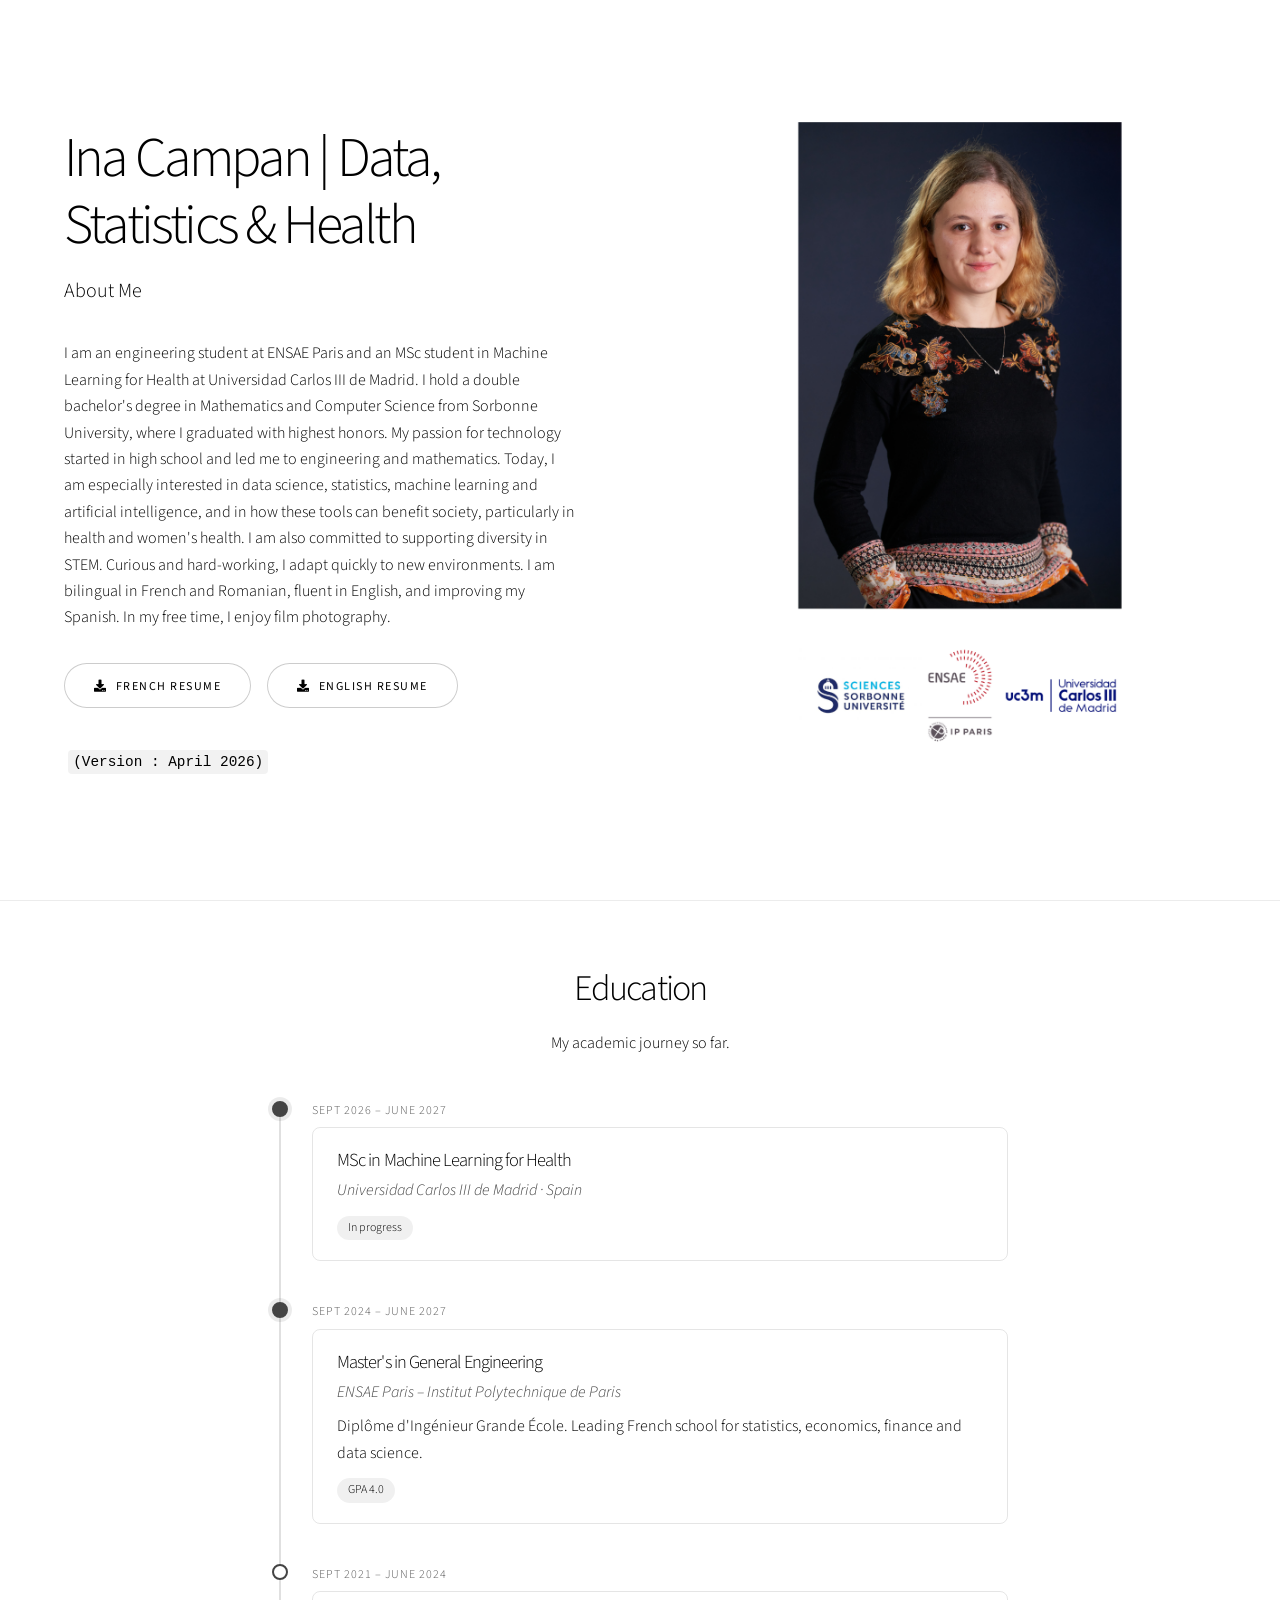
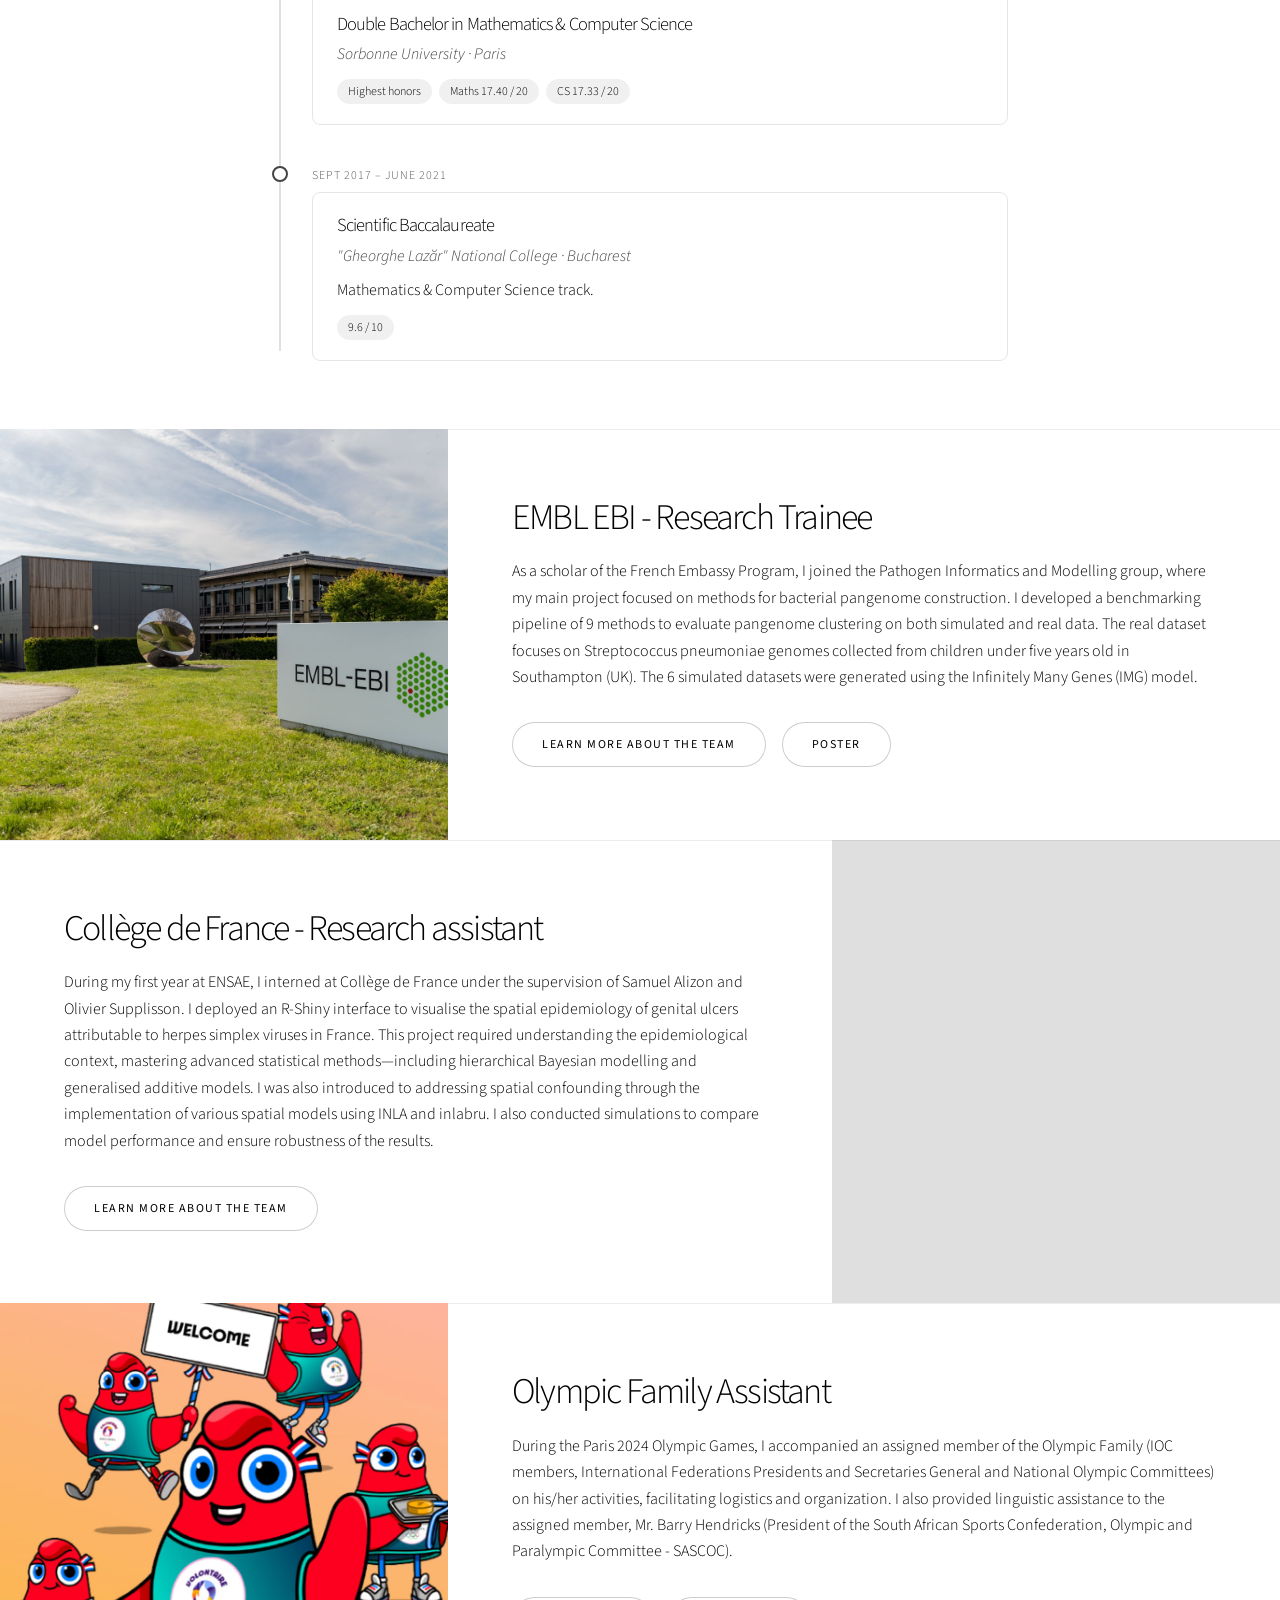
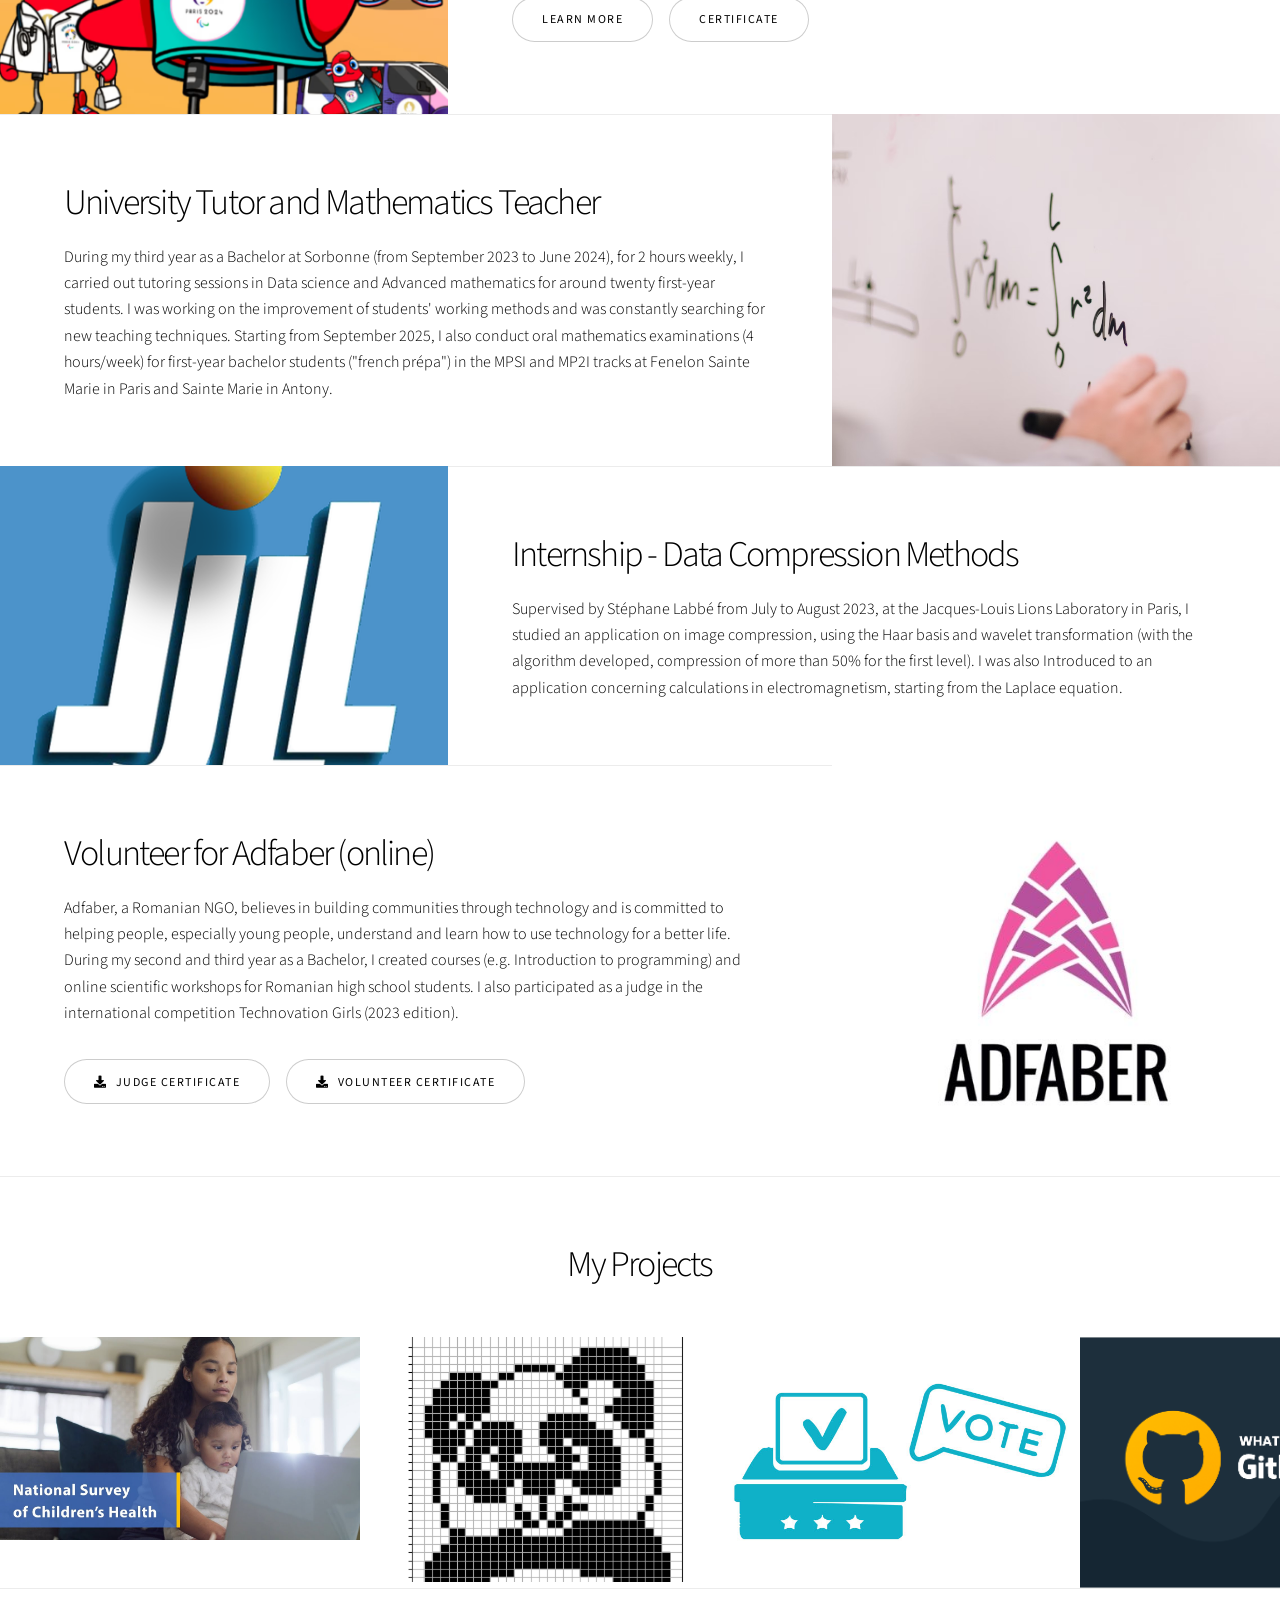
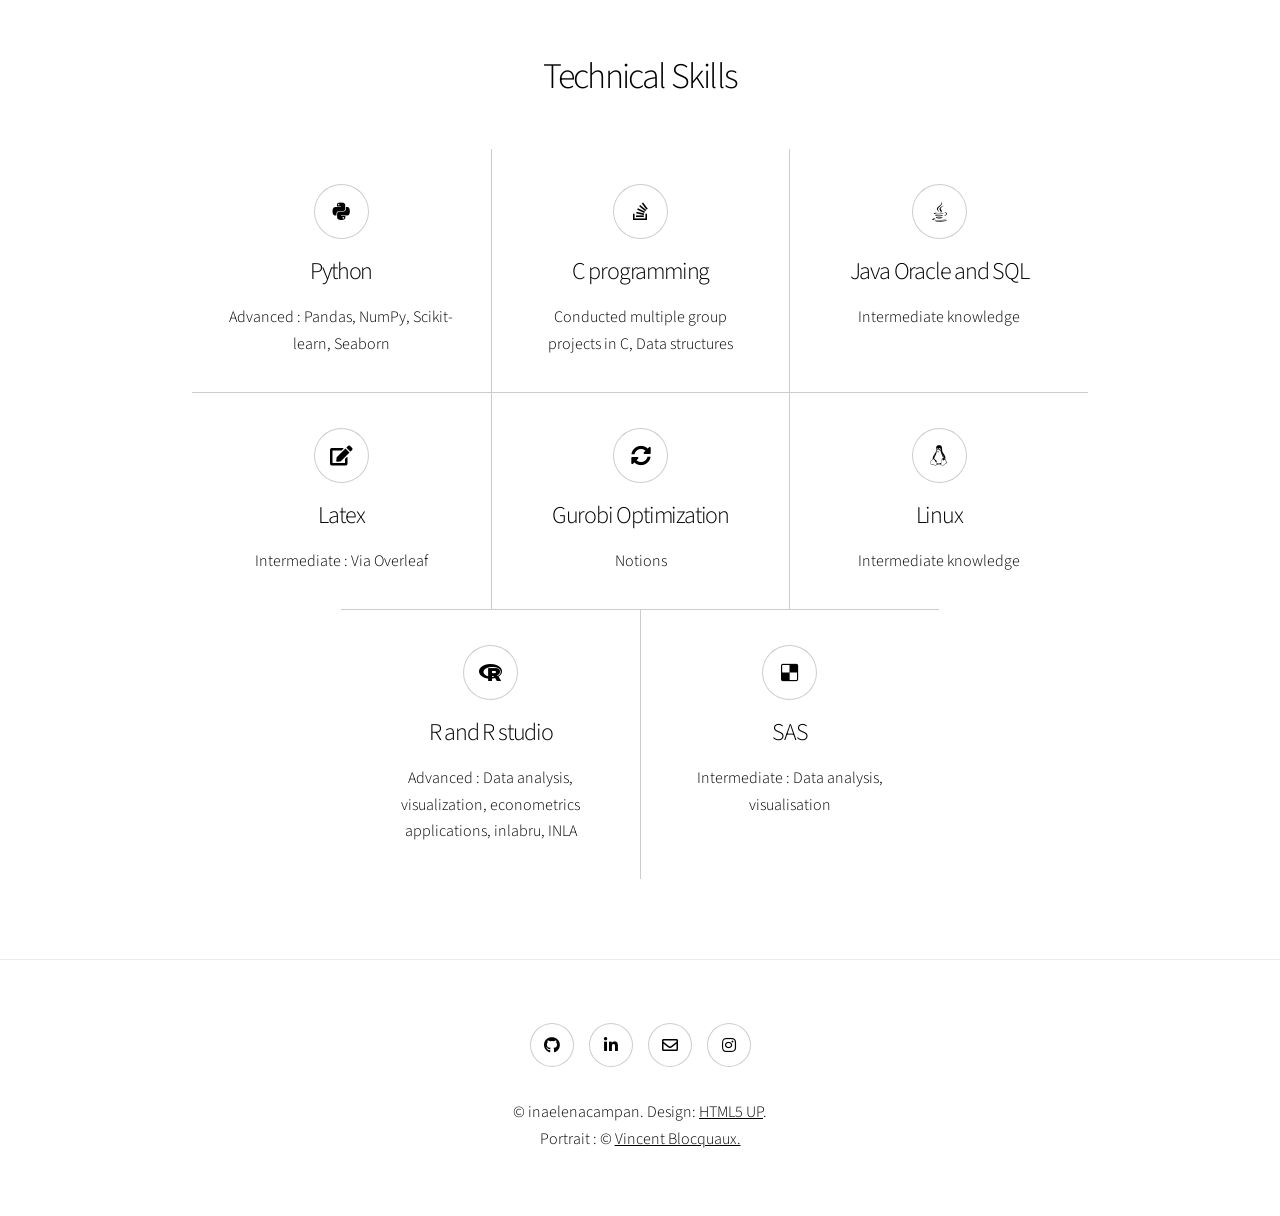
==== commit 9492f10a: "include nice timeline for education" ====
--- a/index.html
+++ b/index.html
@@ -3,12 +3,6 @@
 	Story by HTML5 UP
 	html5up.net | @ajlkn
 	Free for personal and commercial use under the CCA 3.0 license (html5up.net/license)
-
-	To do : 
-	- update ENSAE Courses
-	- update CVs (both French and English)
-	- update technical Skills : R for example
-	- new projects : StatApp 
 -->
 <html>
 	<head>
@@ -51,60 +45,56 @@
 			
 				<!-- Education : ENSAE + Sorbonne University -->
 
-				<section class="wrapper style1 align-center">
-					<div class="inner">
-						<h2>Education and Work Experience</h2>
-						<p> My academic journey and internships or volunteering experiences so far!</p>
-						<div class="index align-left">
-							
-							<!--<section>
-								<header>
-									<h3><b>Education</b></h3>
-								</header>
-							-->
-								<div class="content">
-									
-
-									<dl>
-										<h4>
-											<dt>MSc in Machine Learning for Health (Universidad Carlos III de Madrid) : September 2026 - June 2027</dt>
-										</h4>
-
-										<dd>
-											<p>In progress</p>
-										</dd>
-
-										<h4>
-											<dt>Master's In General Engineering (ENSAE - IP Paris) : September 2024 - June 2027
-											</dt>
-										</h4>
-
-										<dd>
-											<p>"Diplôme d'Ingénieur Grande École" delivered by ENSAE Paris (GPA : 4.0), known as the best engineering school in France for finance, economics, statistics and data science.</p>
-										</dd>
-
-										<h4>
-											<dt>Double Bachelor in Mathematics And CS (Sorbonne University) : September 2021 - June 2024</dt>
-										</h4>
-
-										<dd>
-											<p>Graduated with highest honors, in both Mathematics (Grade : 17.395 / 20) and Computer Science (Grade : 17.325 / 20).</p>
-										</dd>
-										<h4>
-											<dt>Scientific Baccalaureate ("Gheorghe Lazar" National College, Bucharest) : September 2017 - June 2021
-											</dt>
-										</h4>
-										
-										<dd>
-											<p>Graduated from a Mathematics and Computer Science Section, Average grade : 9.6 / 10</p>
-										</dd>
-									</dl>
-									
-								</div>
-							</section>
-						</div>
-					</div>
-				</section>
+					<section class="wrapper style1 align-center">
+						<div class="inner">
+							<h2>Education</h2>
+							<p>My academic journey so far.</p>
+
+							<ol class="timeline">
+							<li class="tl-item current">
+								<span class="tl-date">Sept 2026 – June 2027</span>
+								<div class="tl-card">
+								<h3>MSc in Machine Learning for Health</h3>
+								<p class="tl-school">Universidad Carlos III de Madrid · Spain</p>
+								<ul class="tl-tags"><li>In progress</li></ul>
+								</div>
+							</li>
+
+							<li class="tl-item current">
+								<span class="tl-date">Sept 2024 – June 2027</span>
+								<div class="tl-card">
+								<h3>Master's in General Engineering</h3>
+								<p class="tl-school">ENSAE Paris – Institut Polytechnique de Paris</p>
+								<p>Diplôme d'Ingénieur Grande École. Leading French school for statistics, economics, finance and data science.</p>
+								<ul class="tl-tags"><li>GPA 4.0</li></ul>
+								</div>
+							</li>
+
+							<li class="tl-item">
+								<span class="tl-date">Sept 2021 – June 2024</span>
+								<div class="tl-card">
+								<h3>Double Bachelor in Mathematics &amp; Computer Science</h3>
+								<p class="tl-school">Sorbonne University · Paris</p>
+								<ul class="tl-tags">
+									<li>Highest honors</li>
+									<li>Maths 17.40 / 20</li>
+									<li>CS 17.33 / 20</li>
+								</ul>
+								</div>
+							</li>
+
+							<li class="tl-item">
+								<span class="tl-date">Sept 2017 – June 2021</span>
+								<div class="tl-card">
+								<h3>Scientific Baccalaureate</h3>
+								<p class="tl-school">"Gheorghe Lazăr" National College · Bucharest</p>
+								<p>Mathematics &amp; Computer Science track.</p>
+								<ul class="tl-tags"><li>9.6 / 10</li></ul>
+								</div>
+							</li>
+							</ol>
+						</div>
+						</section>
 				
 				<!-- EMBL EBI -->
 					<section class="spotlight style1 orient-right content-align-left image-position-center onscroll-image-fade-in" id="first">
--- a/assets/css/main.css
+++ b/assets/css/main.css
@@ -1,10 +1,10 @@
 @import url(fontawesome-all.min.css);
 @import url("https://fonts.googleapis.com/css?family=Source+Sans+Pro:300,300i,400,400i");
 
-/*
-	Story by HTML5 UP
-	html5up.net | @ajlkn
-	Free for personal and commercial use under the CCA 3.0 license (html5up.net/license)
+/*
+	Story by HTML5 UP
+	html5up.net | @ajlkn
+	Free for personal and commercial use under the CCA 3.0 license (html5up.net/license)
 */
 
 html, body, div, span, applet, object,
@@ -8600,4 +8600,20 @@
 
 			#wrapper.divided > .invert:first-child {
 				box-shadow: none !important;
-			}+			}
+
+.timeline { list-style: none; padding: 0; margin: 2.5rem auto 0; max-width: 46rem; position: relative; text-align: left; }
+.timeline::before { content: ""; position: absolute; left: 0.45rem; top: 0.6rem; bottom: 0.6rem; width: 2px; background: rgba(0,0,0,0.12); }
+.timeline .tl-item { position: relative; padding-left: 2.5rem; margin: 0 0 2.25rem 0; }
+.timeline .tl-item::before { content: ""; position: absolute; left: 0; top: 0.3rem; width: 1rem; height: 1rem; border-radius: 50%; background: #fff; border: 2px solid #444; }
+.timeline .tl-item.current::before { background: #444; box-shadow: 0 0 0 4px rgba(0,0,0,0.08); }
+
+.tl-date { display: inline-block; font-size: 0.75rem; letter-spacing: 0.08em; text-transform: uppercase; opacity: 0.65; margin-bottom: 0.4rem; }
+.tl-card { padding: 1.25rem 1.5rem; border: 1px solid rgba(0,0,0,0.1); border-radius: 8px; transition: box-shadow 0.2s ease, transform 0.2s ease; }
+.tl-card:hover { box-shadow: 0 6px 20px rgba(0,0,0,0.06); transform: translateY(-2px); }
+.tl-card h3 { margin: 0 0 0.25rem 0; font-size: 1.15rem; }
+.tl-card p { margin: 0 0 0.5rem 0; }
+.tl-card .tl-school { font-style: italic; opacity: 0.75; }
+
+.tl-tags { list-style: none; padding: 0; margin: 0.75rem 0 0 0; display: flex; flex-wrap: wrap; gap: 0.4rem; }
+.tl-tags li { padding: 0.15rem 0.7rem; font-size: 0.75rem; border-radius: 999px; background: rgba(0,0,0,0.06); }
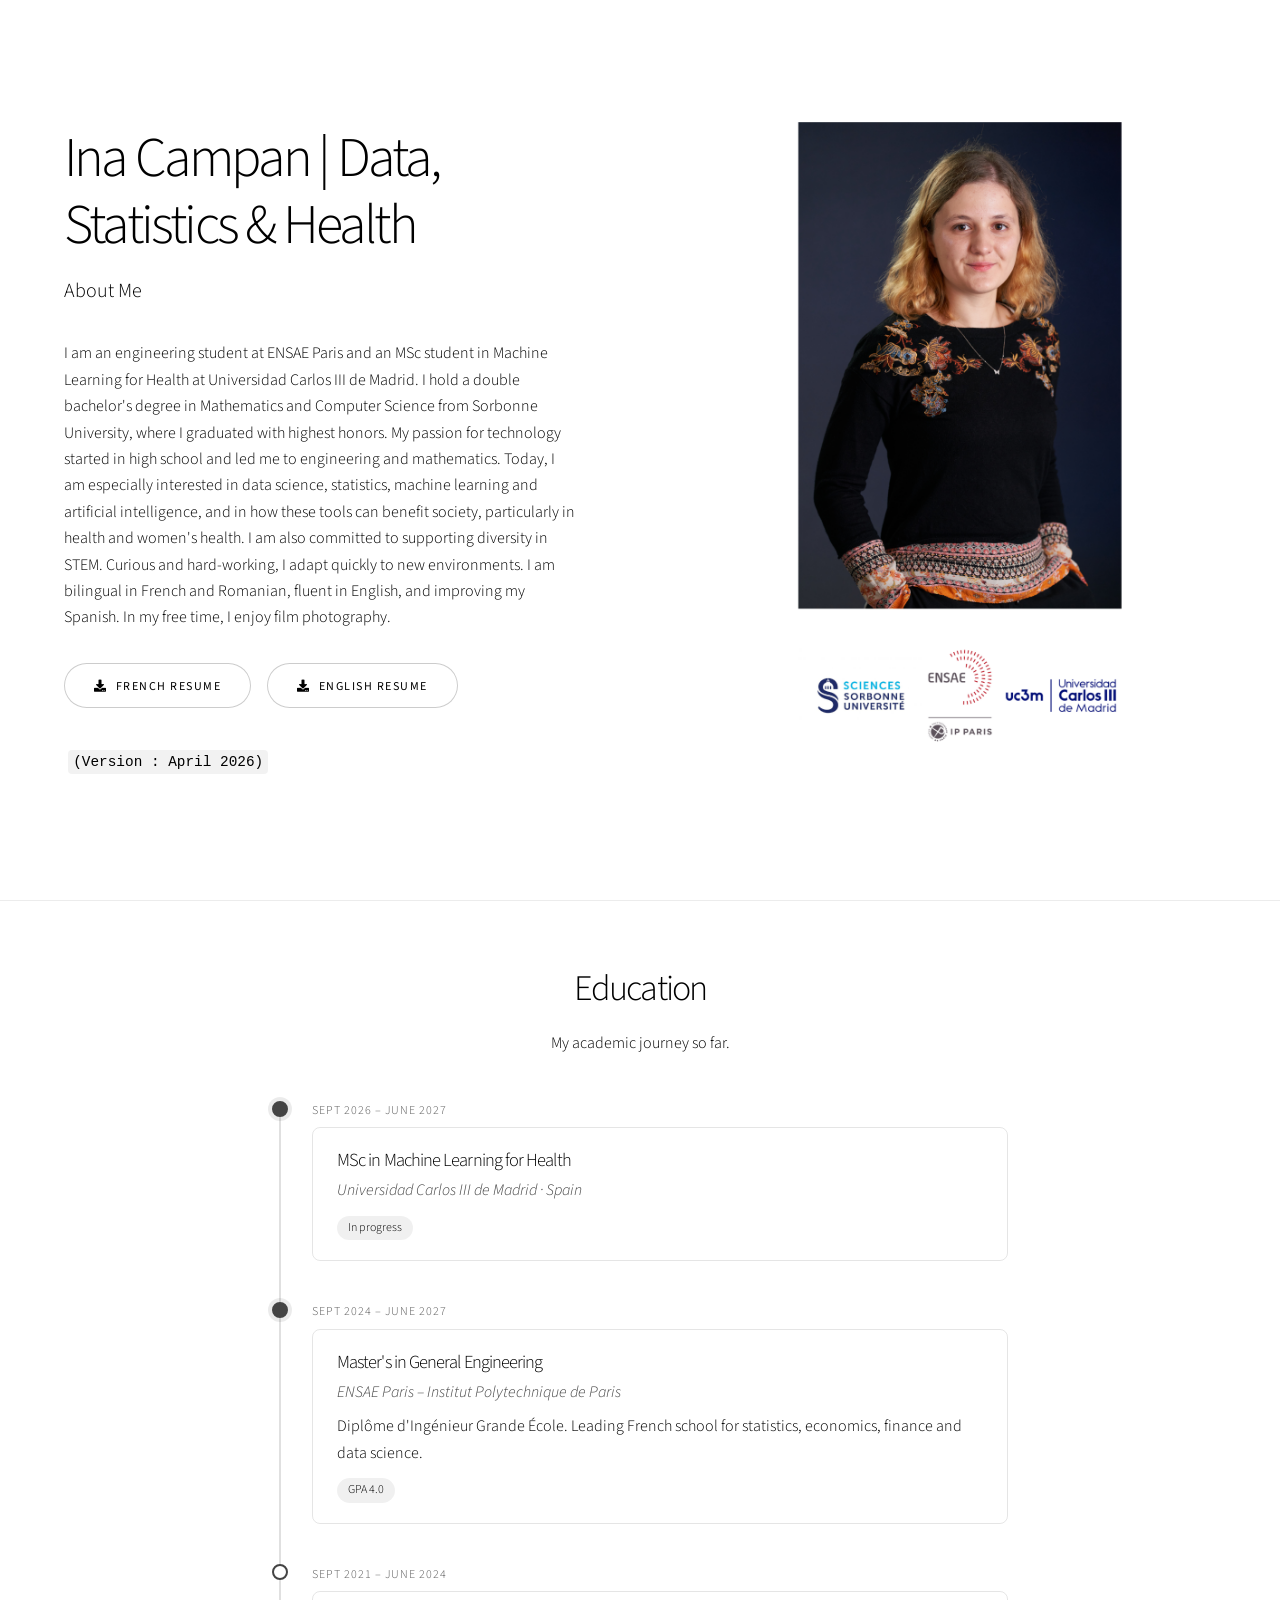
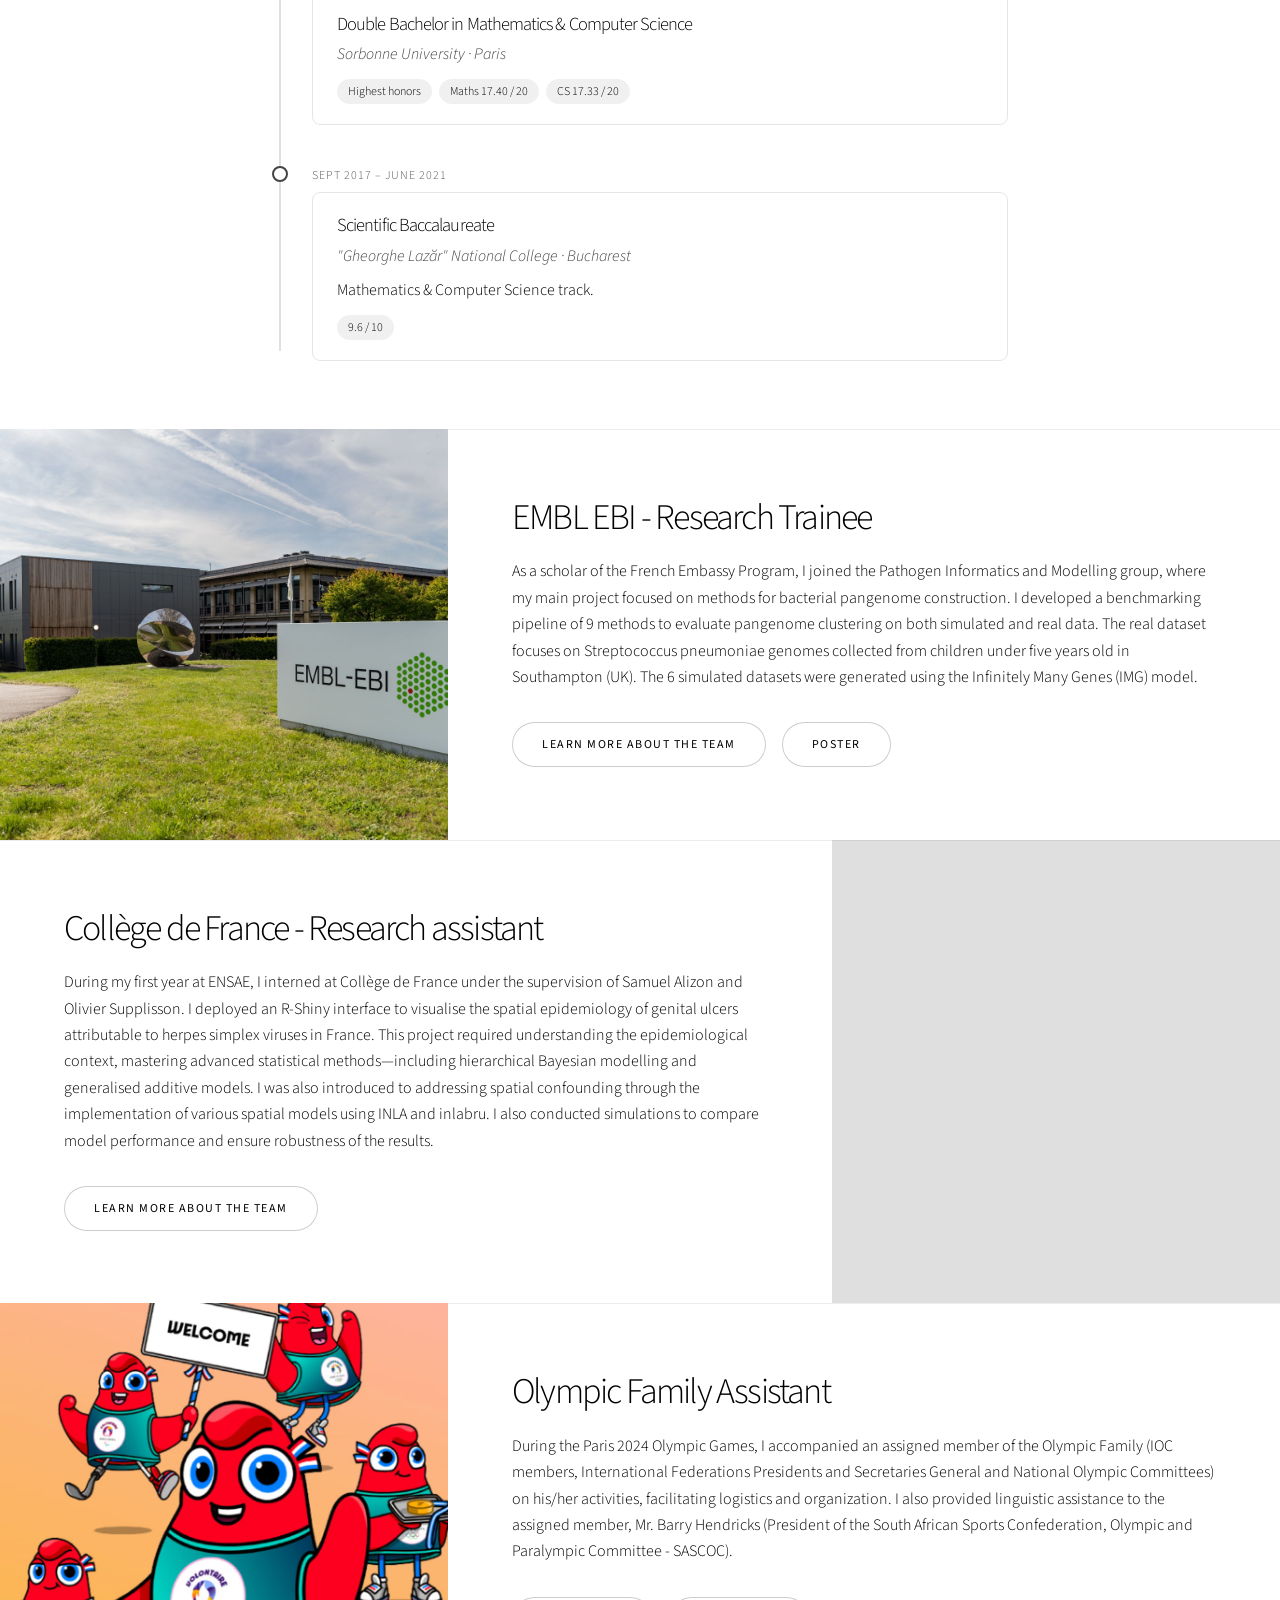
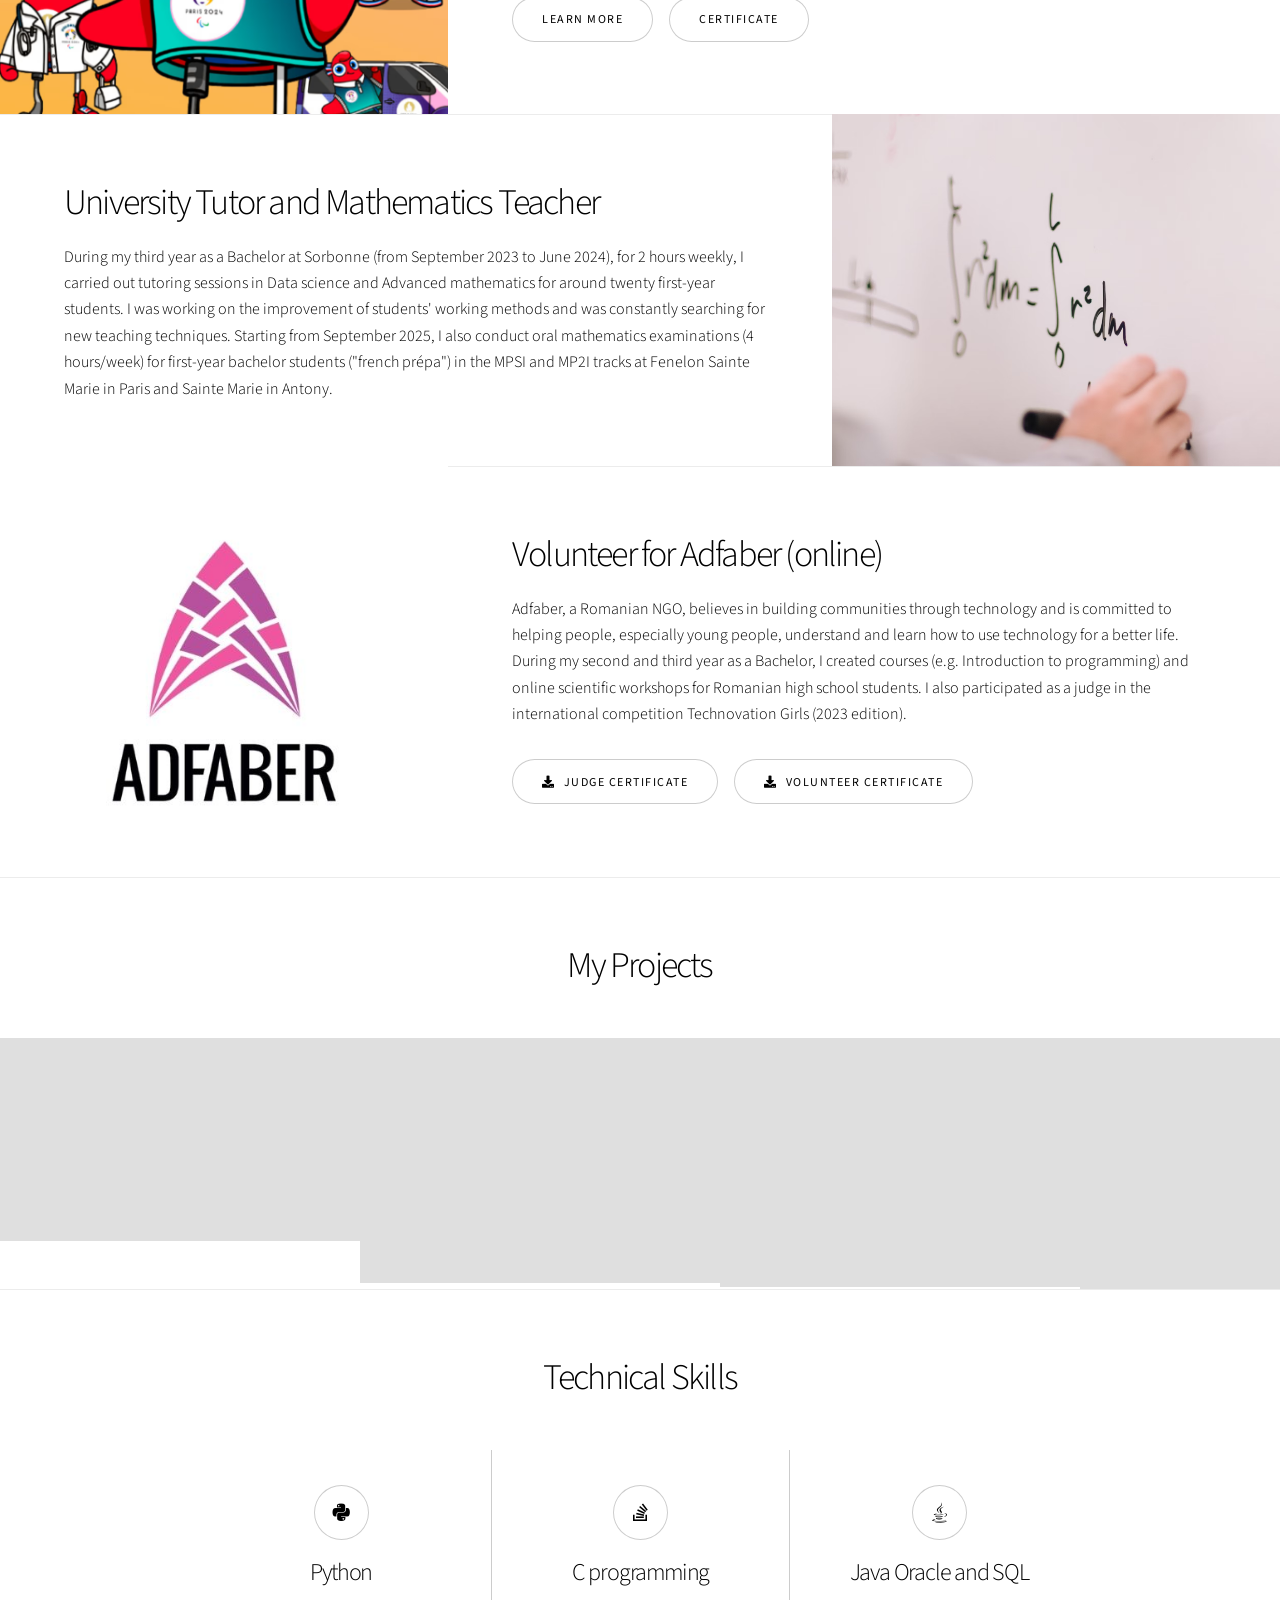
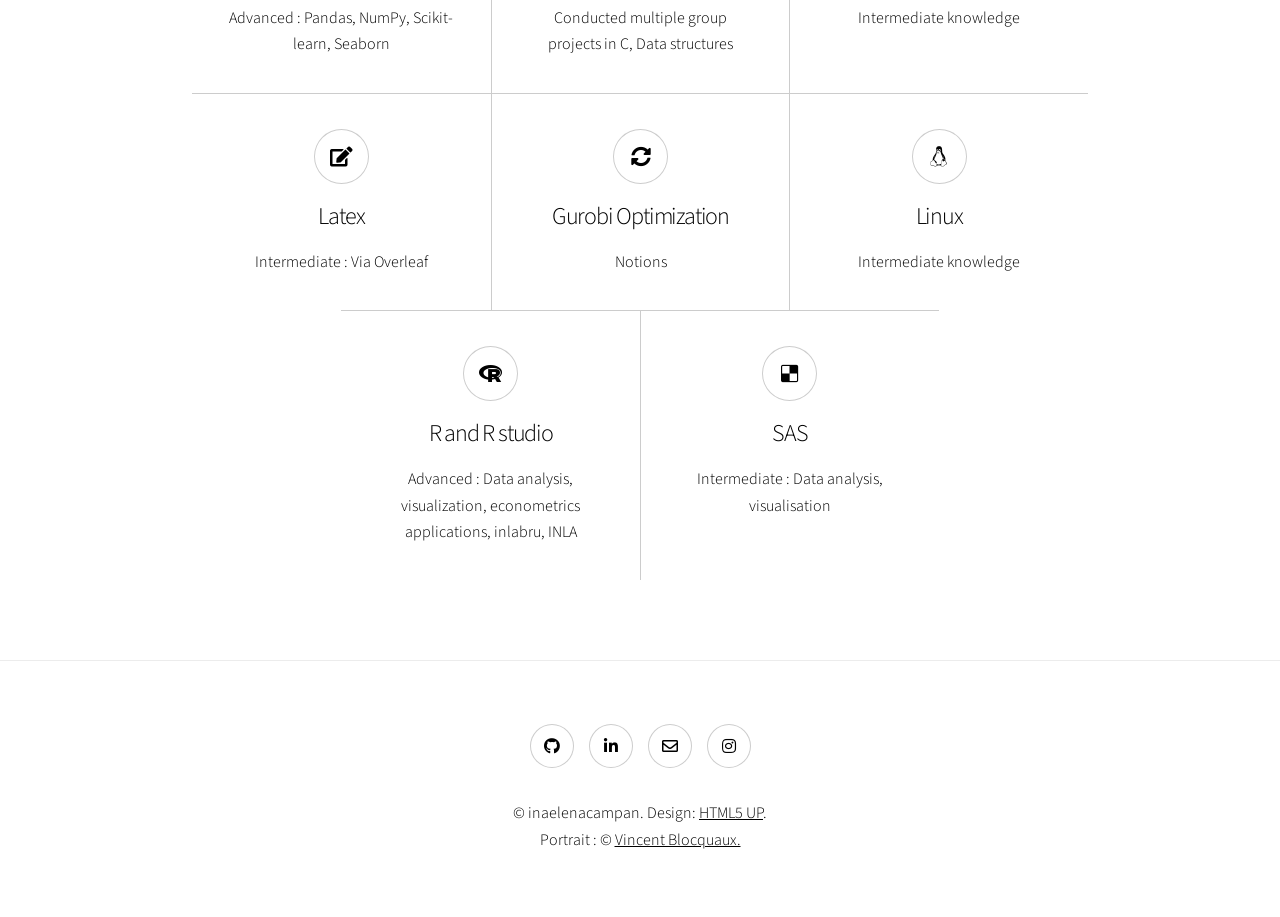
==== commit 55577dc3: "delete useless photos + delete old internship" ====
--- a/index.html
+++ b/index.html
@@ -154,20 +154,8 @@
 						</div>
 					</section>
 
-				<!-- Internship L2 -->
+				<!-- Volunteer for Adfaber -->
 					<section class="spotlight style1 orient-right content-align-left image-position-center onscroll-image-fade-in">
-						<div class="content">
-							<h2>Internship - Data Compression Methods</h2>
-							<p>Supervised by Stéphane Labbé from July to August 2023, at the Jacques-Louis Lions Laboratory in Paris, I studied an application on image compression, using the Haar basis and wavelet transformation (with the algorithm developed, compression of more than 50% for the first level). I was also Introduced to an application concerning calculations in electromagnetism, starting from the Laplace equation.</p>
-							
-						</div>
-						<div class="image">
-							<img src="images/LJLL.png" alt="" />
-						</div>
-					</section>
-				
-				<!-- Volunteer for Adfaber -->
-					<section class="spotlight style1 orient-left content-align-left image-position-center onscroll-image-fade-in">
 						<div class="content">
 							<h2>Volunteer for Adfaber (online)</h2>
 							<p>Adfaber, a Romanian NGO, believes in building communities through technology and is committed to helping people, especially young people, understand and learn how to use technology for a better life. During my second and third year as a Bachelor, I created courses (e.g. Introduction to programming) and online scientific workshops for Romanian high school students. I also participated as a judge in the international competition Technovation Girls (2023 edition).</p>
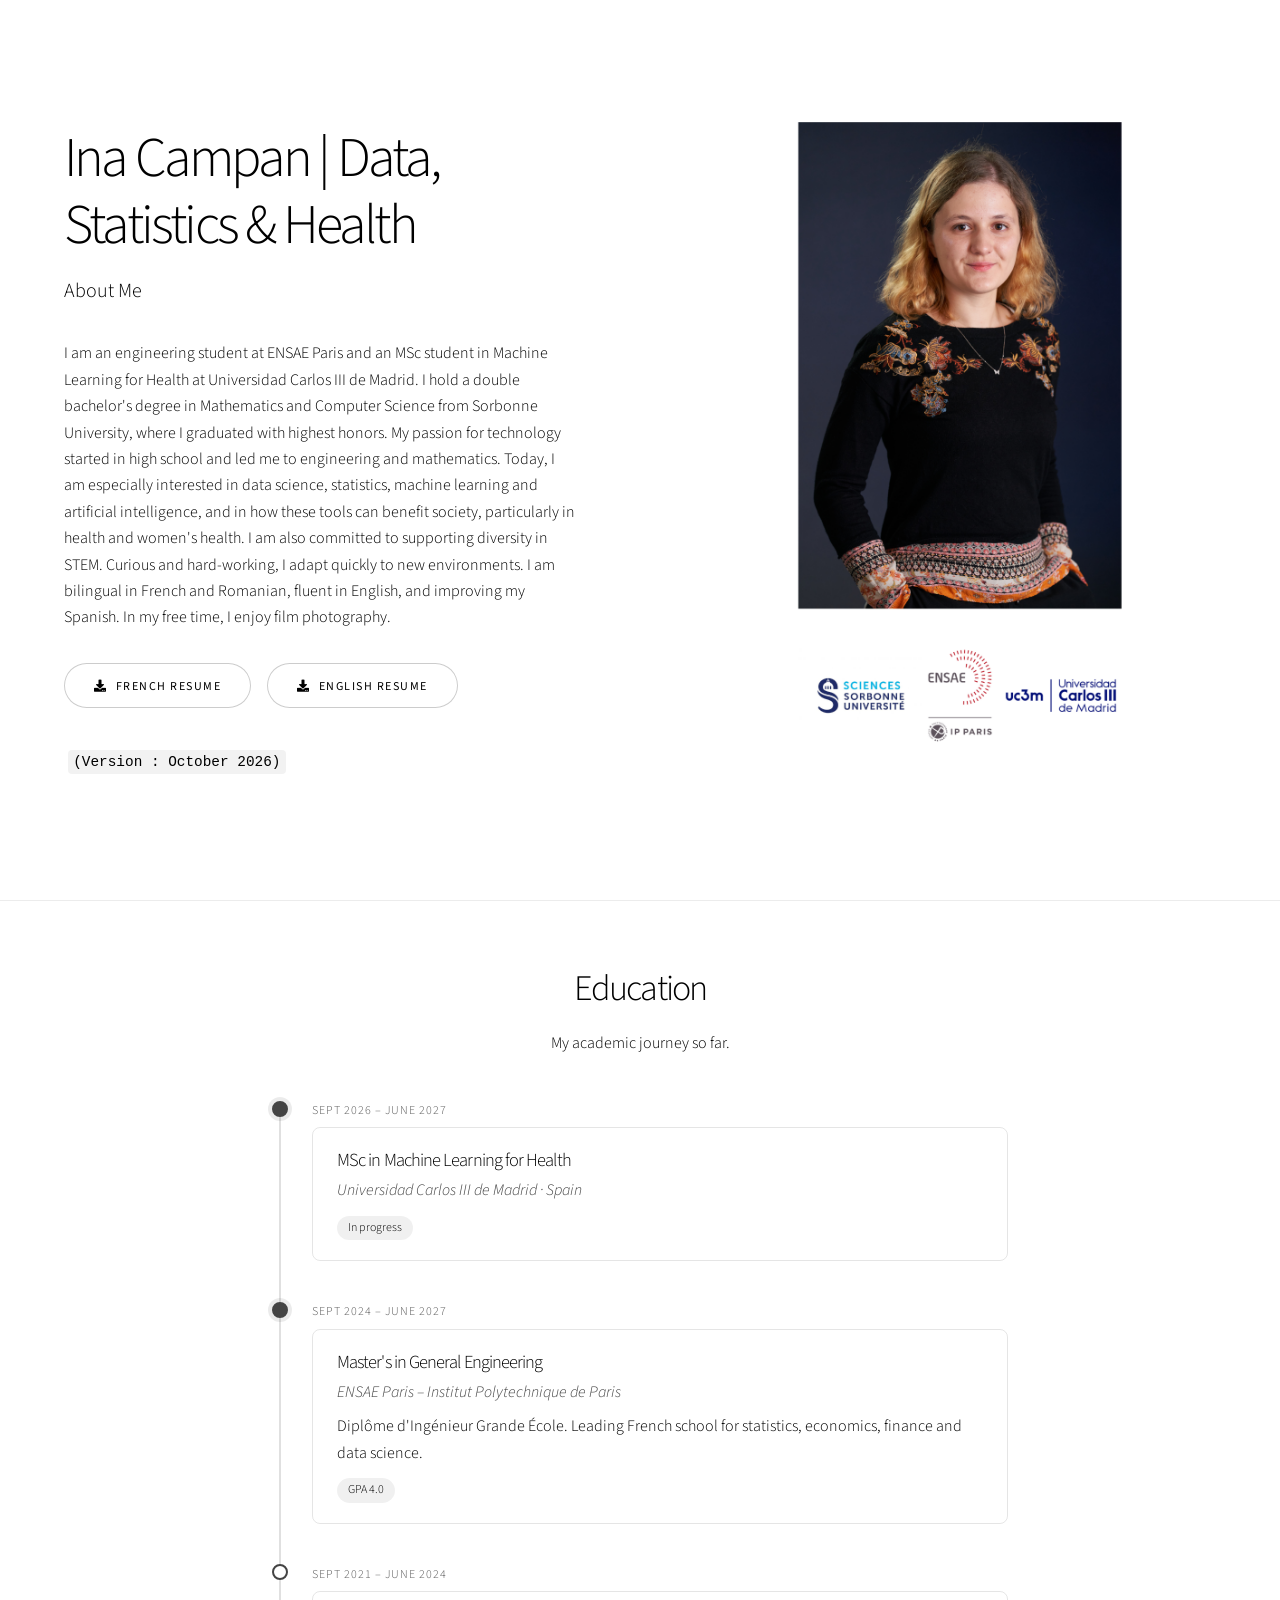
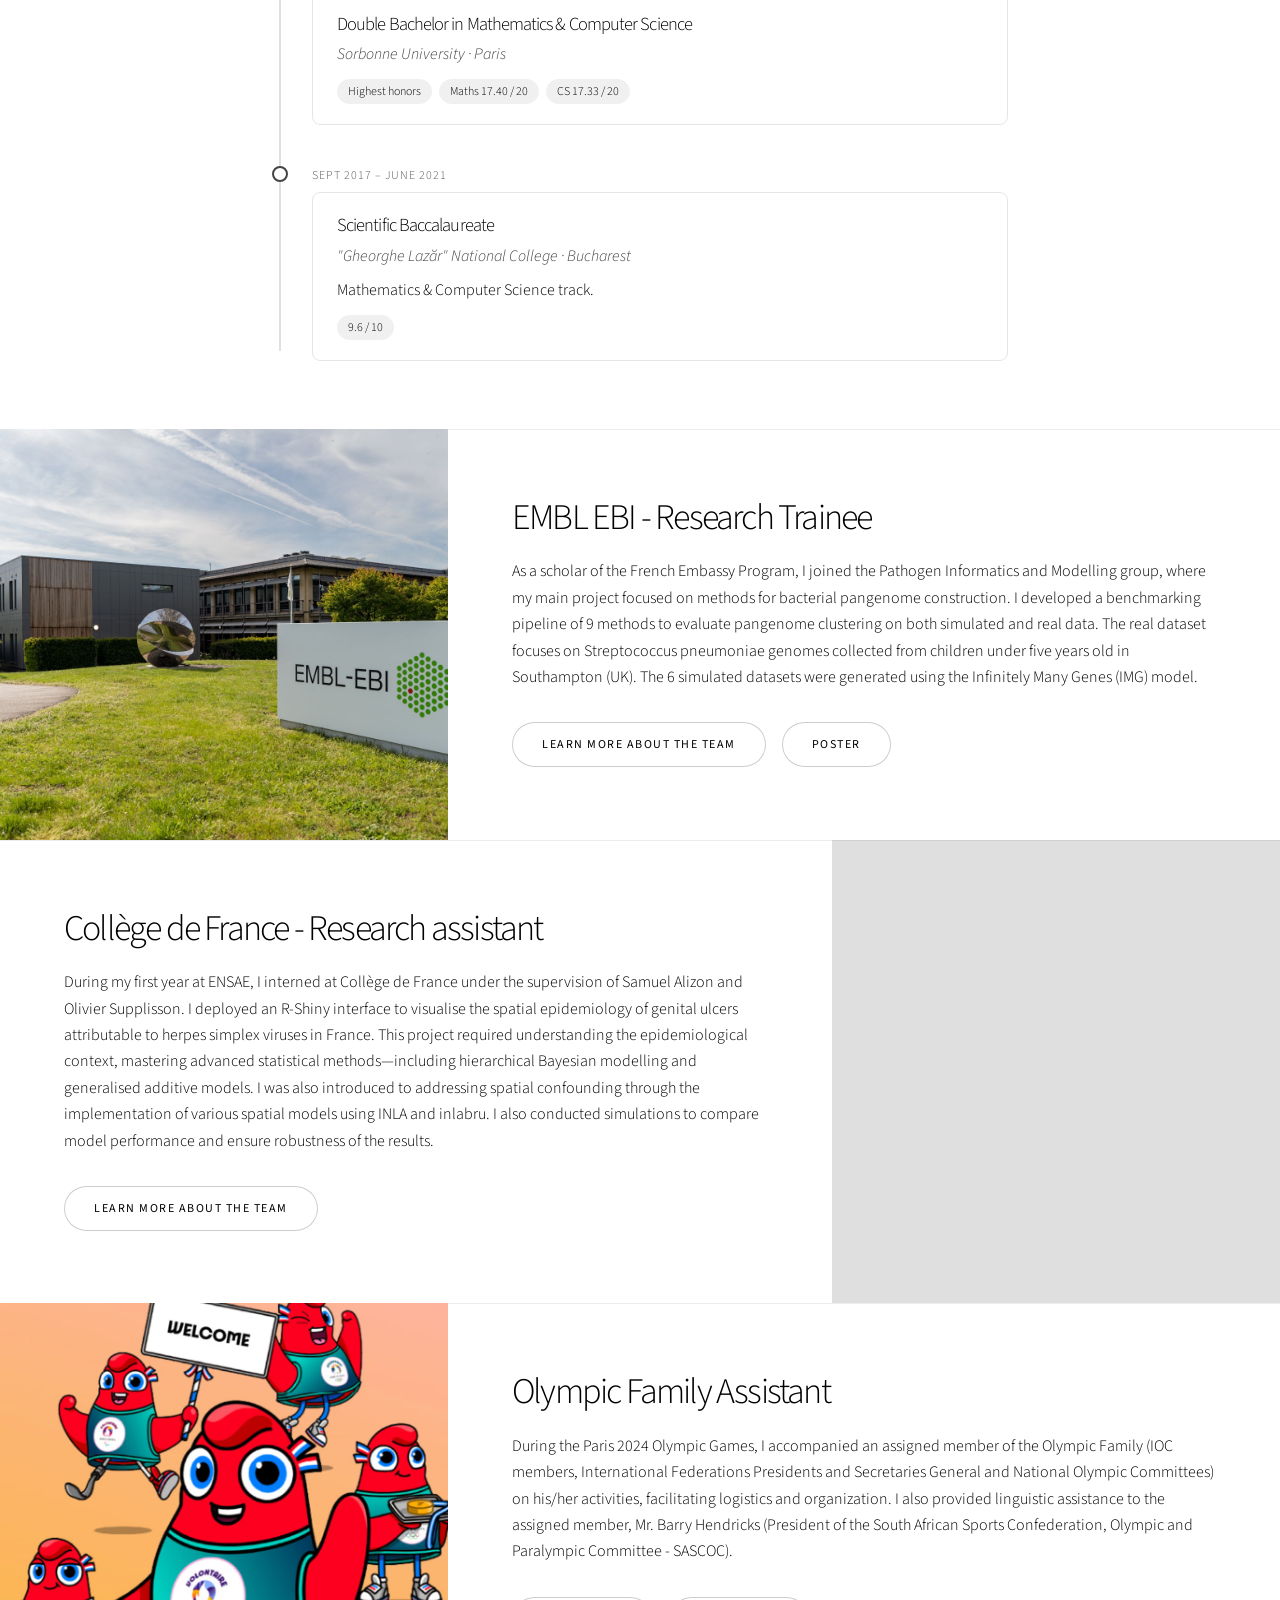
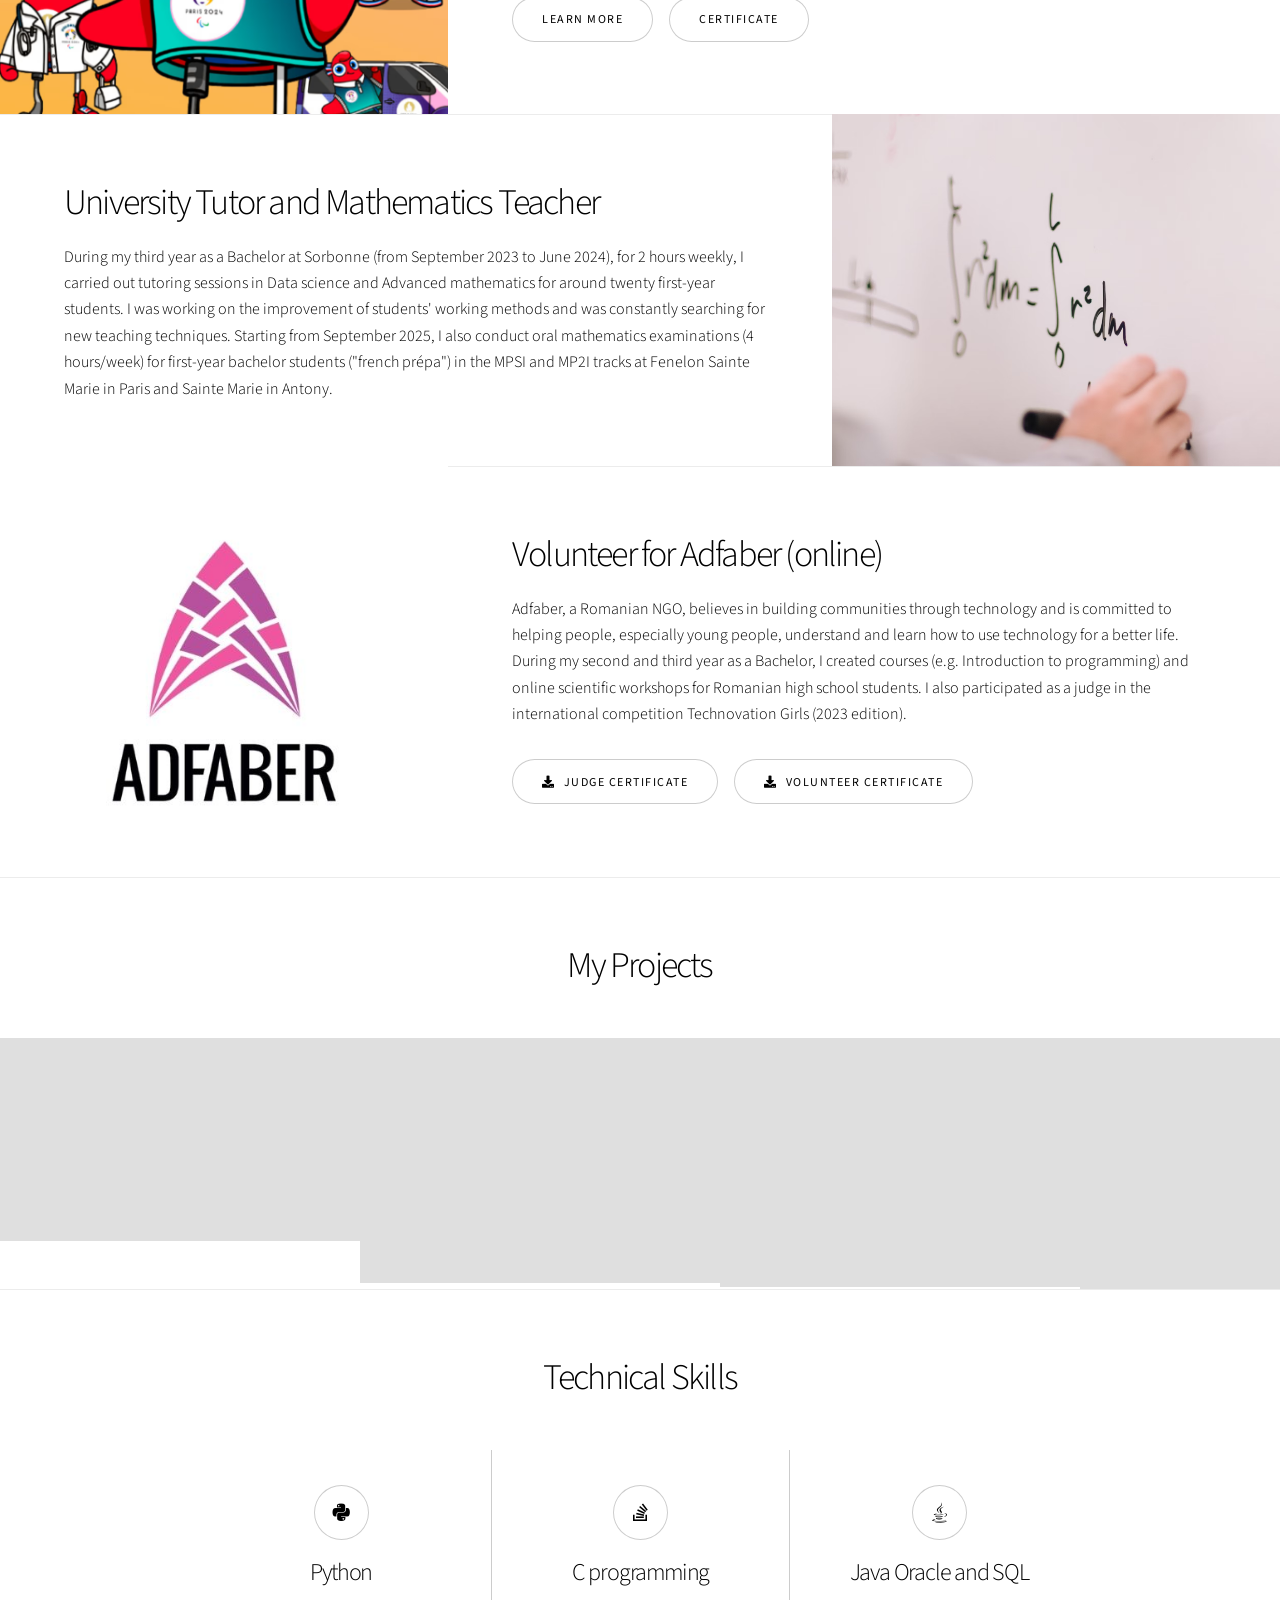
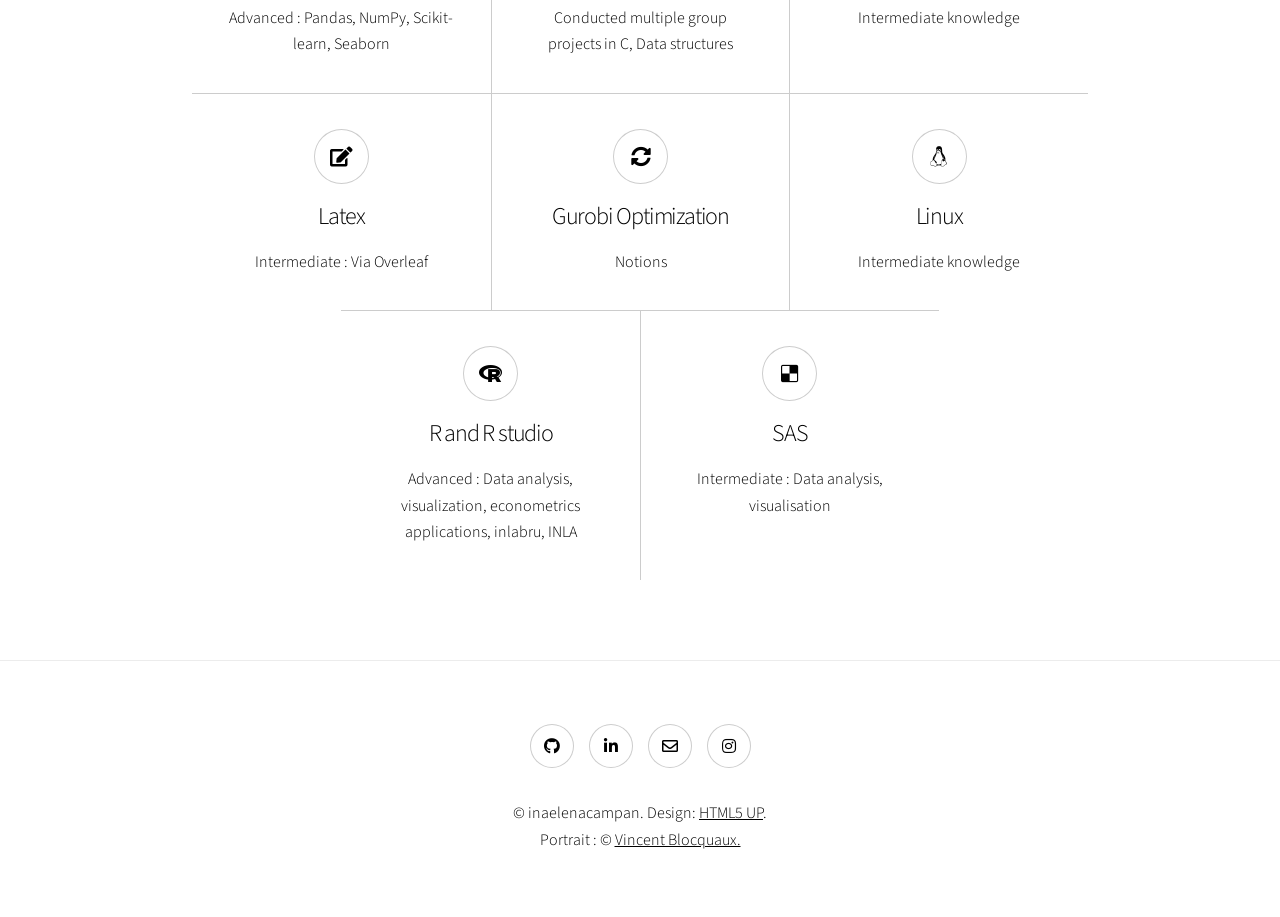
==== commit 9834ed60: "update date" ====
--- a/index.html
+++ b/index.html
@@ -35,7 +35,7 @@
 								<li><a href="assets/download/CV_EN.pdf" class="button icon solid fa-download" target = "_blank" rel = "noopener noreferrer">English Resume</a></li>
 							</ul>
 
-						<p><code>(Version : April 2026)</code>
+						<p><code>(Version : October 2026)</code>
 						
 						</div>
 						<div class="image">
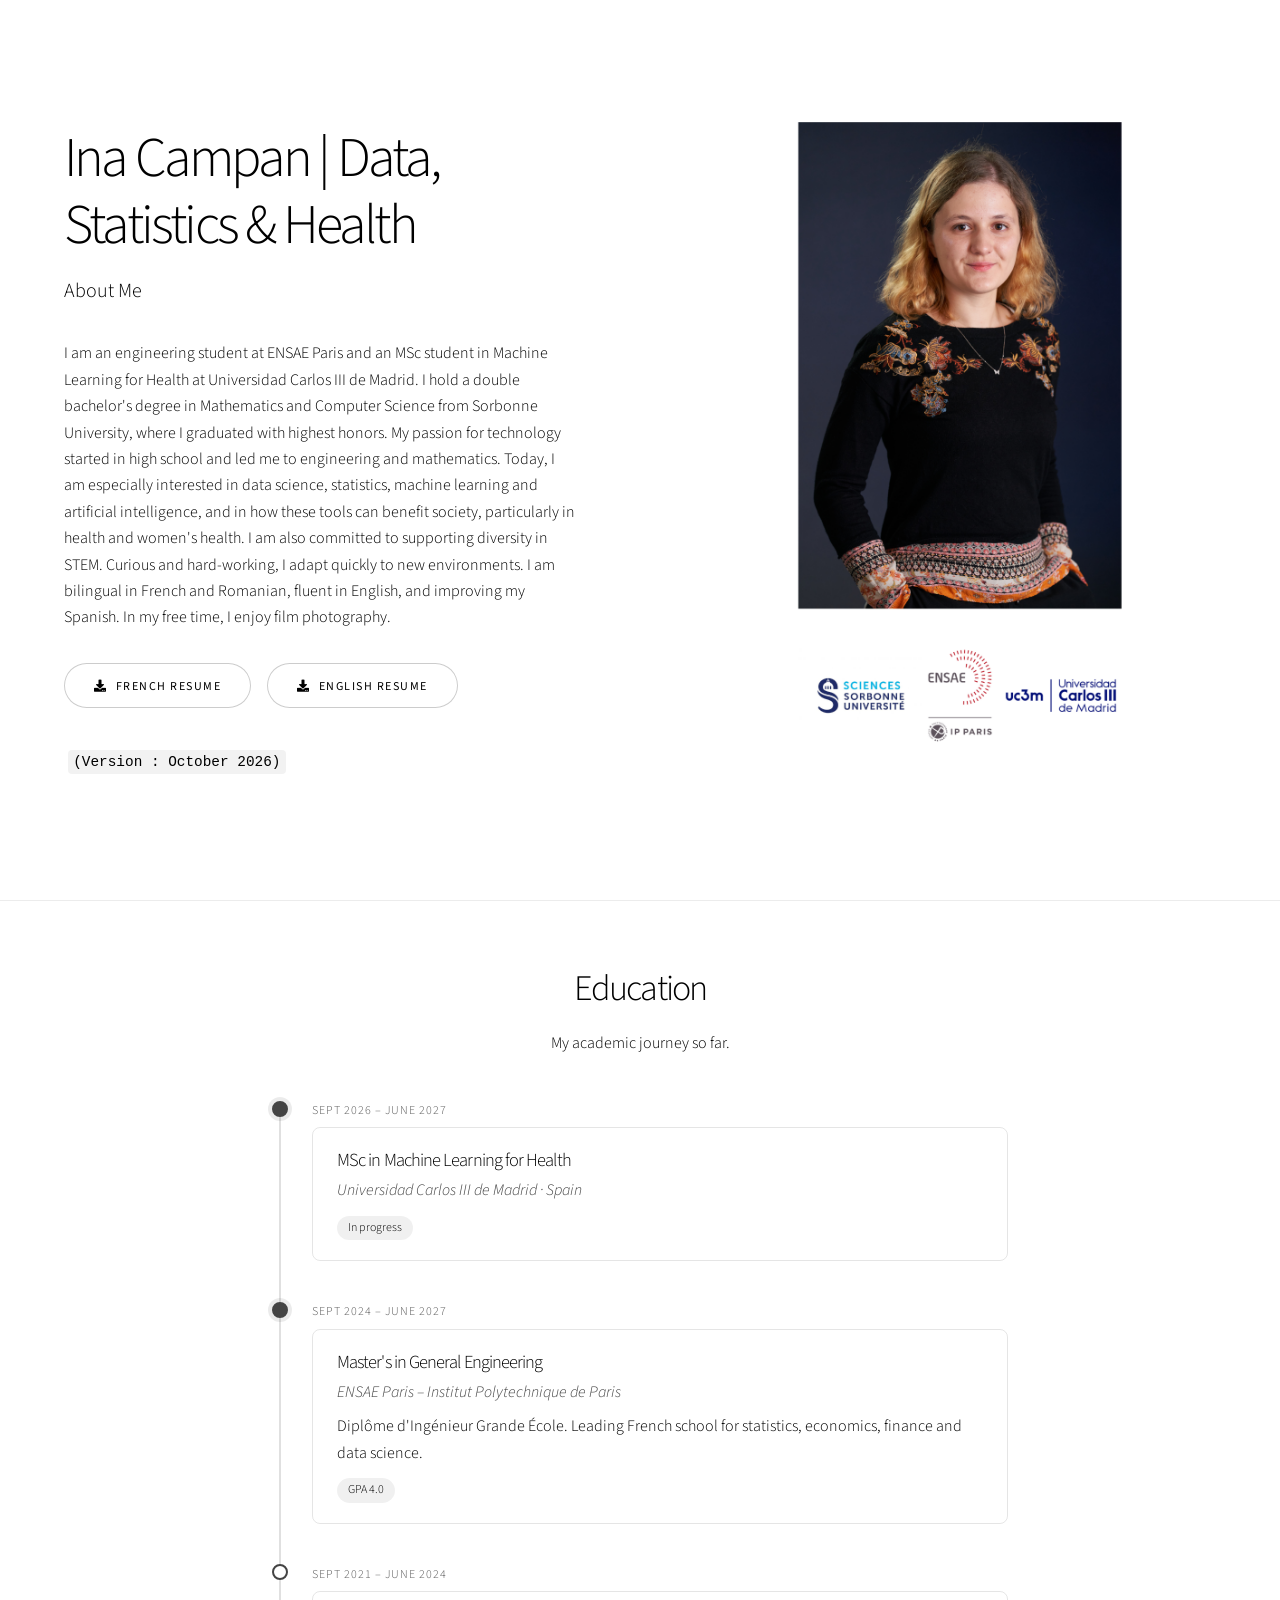
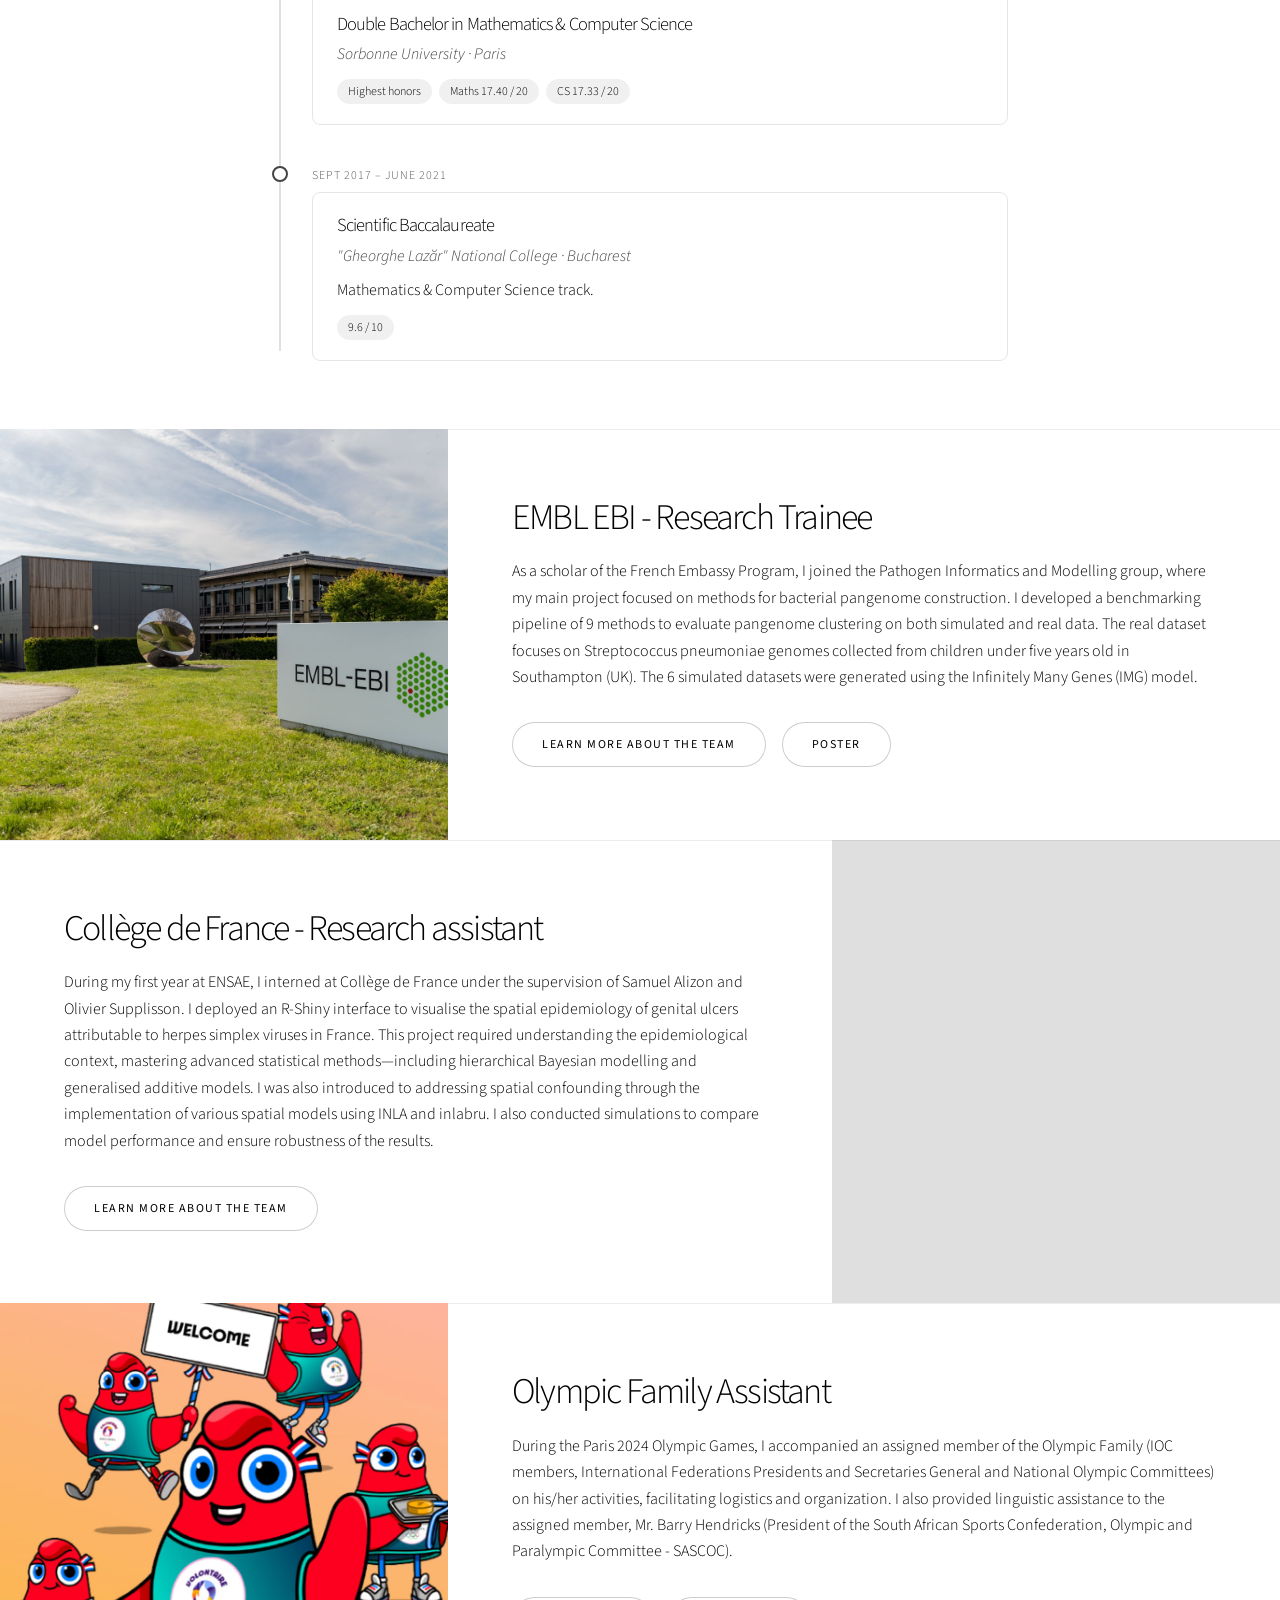
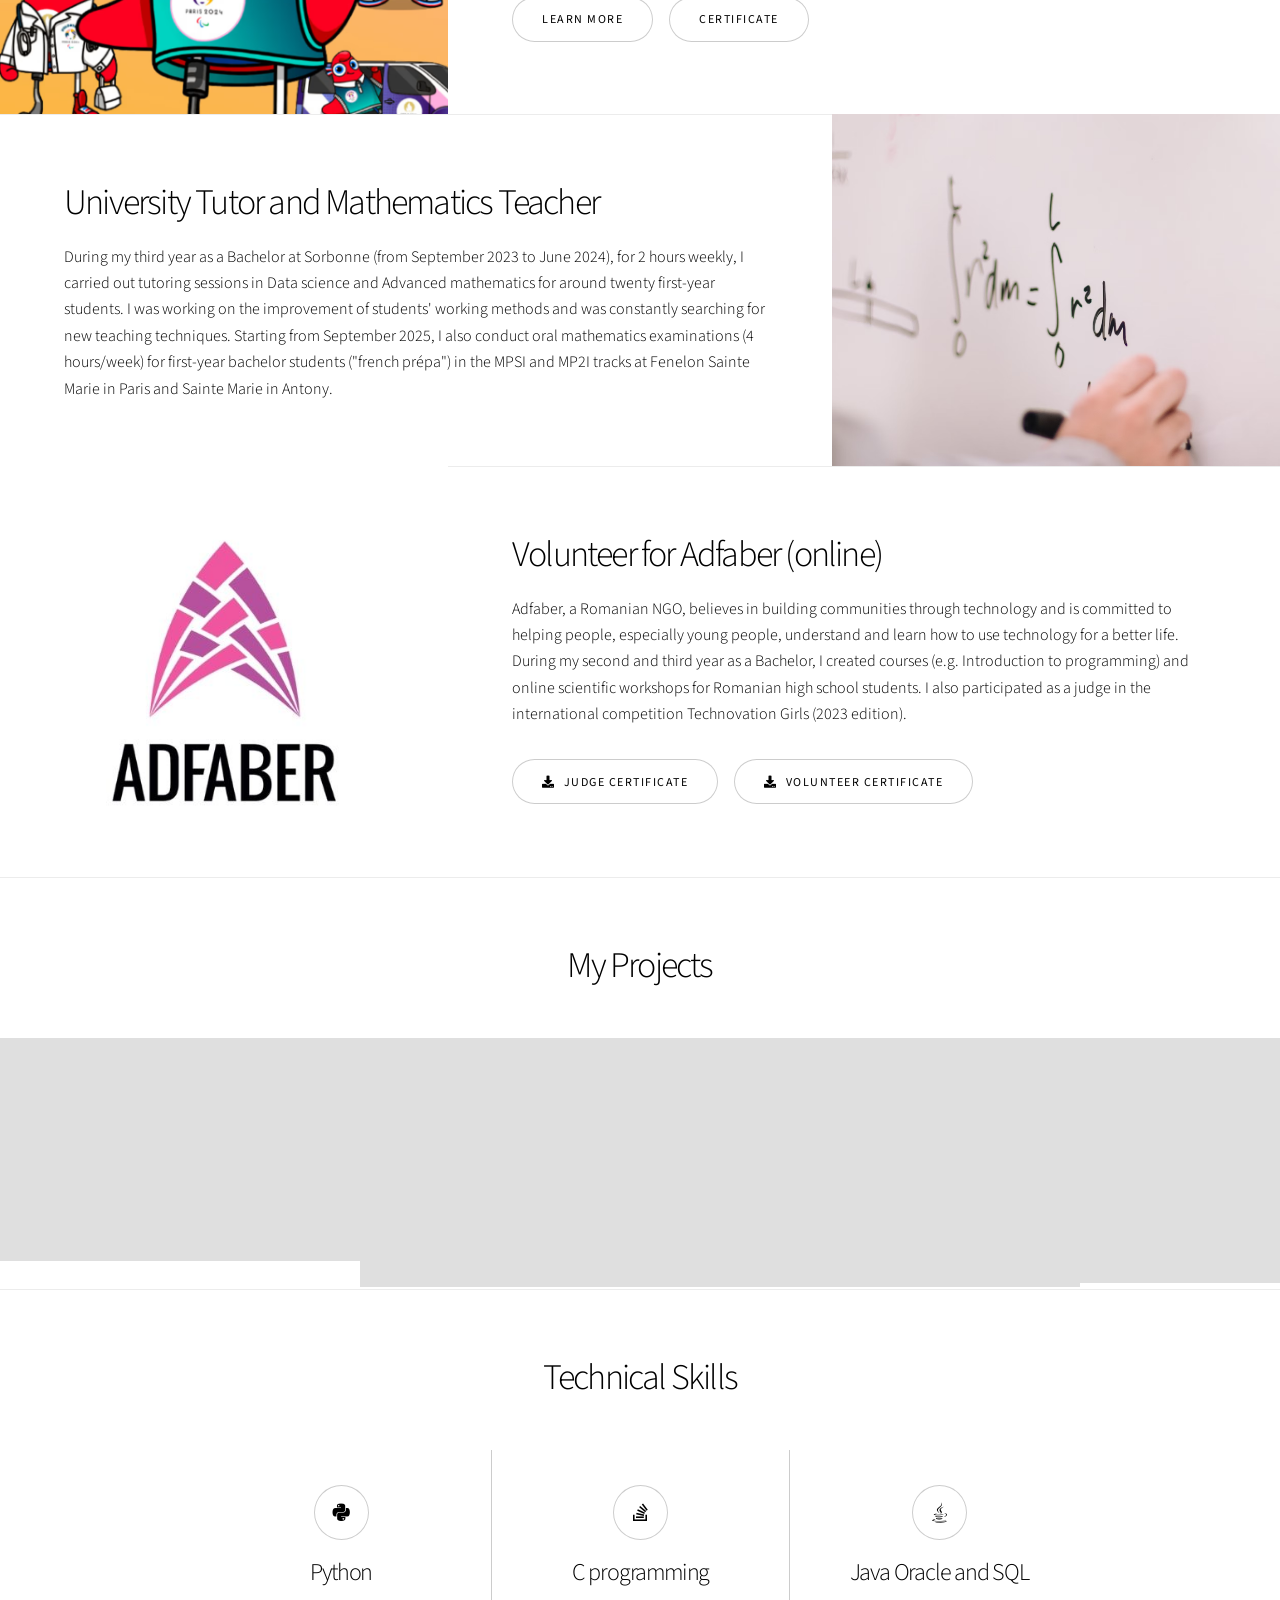
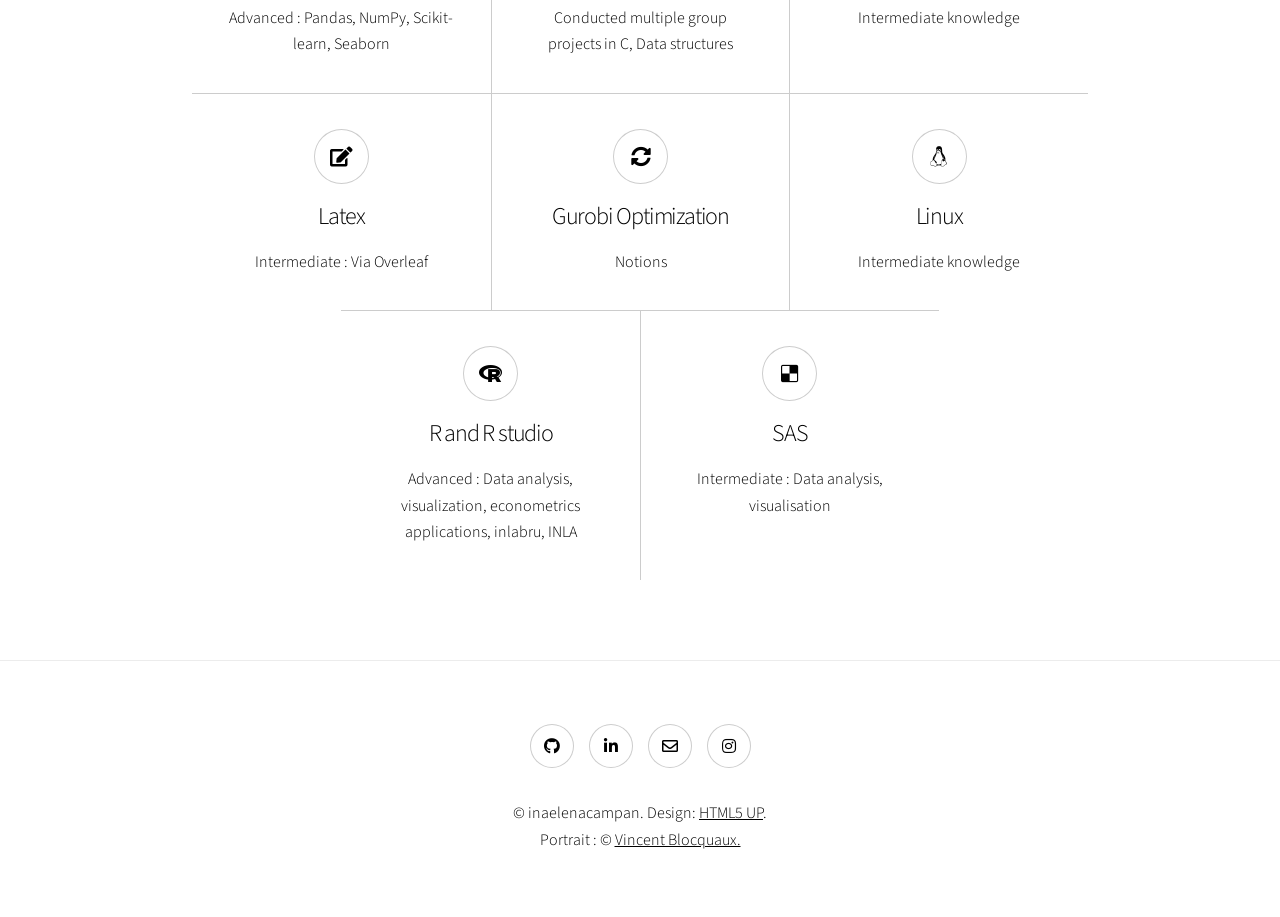
==== commit 27a7dedf: "added projects and correctly resized the photos" ====
--- a/index.html
+++ b/index.html
@@ -182,6 +182,30 @@
 					<!-- Computer Science Projects -->
 						<div class="gallery style2 medium lightbox onscroll-fade-in">
 							<article>
+								<a href="https://github.com/inaelenacampan/SeriesTemporellesLineaires_IndustriePharmaceutique" target = "_blank" rel = "noopener noreferrer" class="image">
+									<img src="images/gallery/thumbs/p6.png" alt="" />
+								</a>
+								<div class="caption">
+									<h3>Time Series Analysis in the Pharmaceutical Industry</h3>
+									
+									<ul class="actions fixed">
+										<li><span class="button small">Details</span></li>
+									</ul>
+								</div>
+							</article>
+							<article>
+								<a href="https://github.com/inaelenacampan/MonteCarloAndSimulation" target = "_blank" rel = "noopener noreferrer" class="image">
+									<img src="images/gallery/thumbs/p7.png" alt="" />
+								</a>
+								<div class="caption">
+									<h3>Monte Carlo and Simulation Methods</h3>
+									
+									<ul class="actions fixed">
+										<li><span class="button small">Details</span></li>
+									</ul>
+								</div>
+							</article>
+							<article>
 								<a href="https://github.com/inaelenacampan/Determinants_of_children-s_health" target = "_blank" rel = "noopener noreferrer" class="image">
 									<img src="images/gallery/thumbs/p5.png" alt="" />
 								</a>
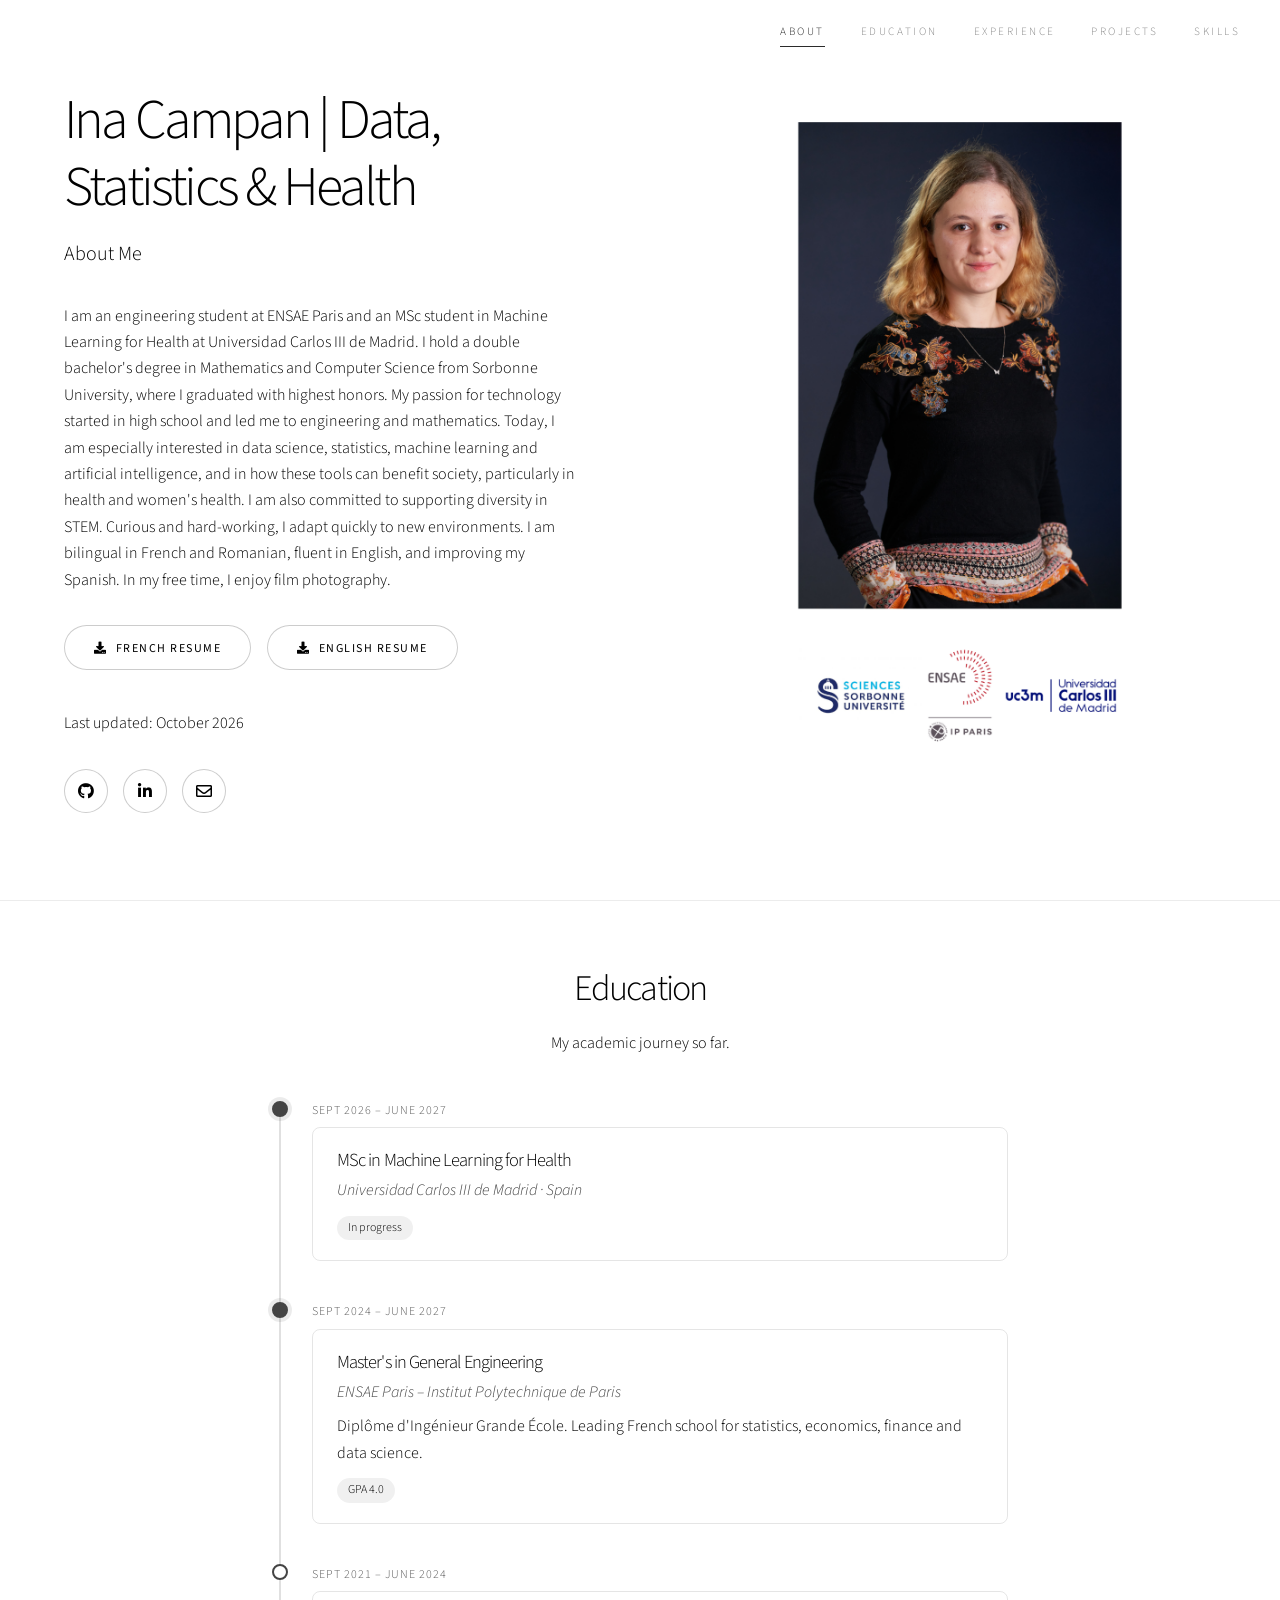
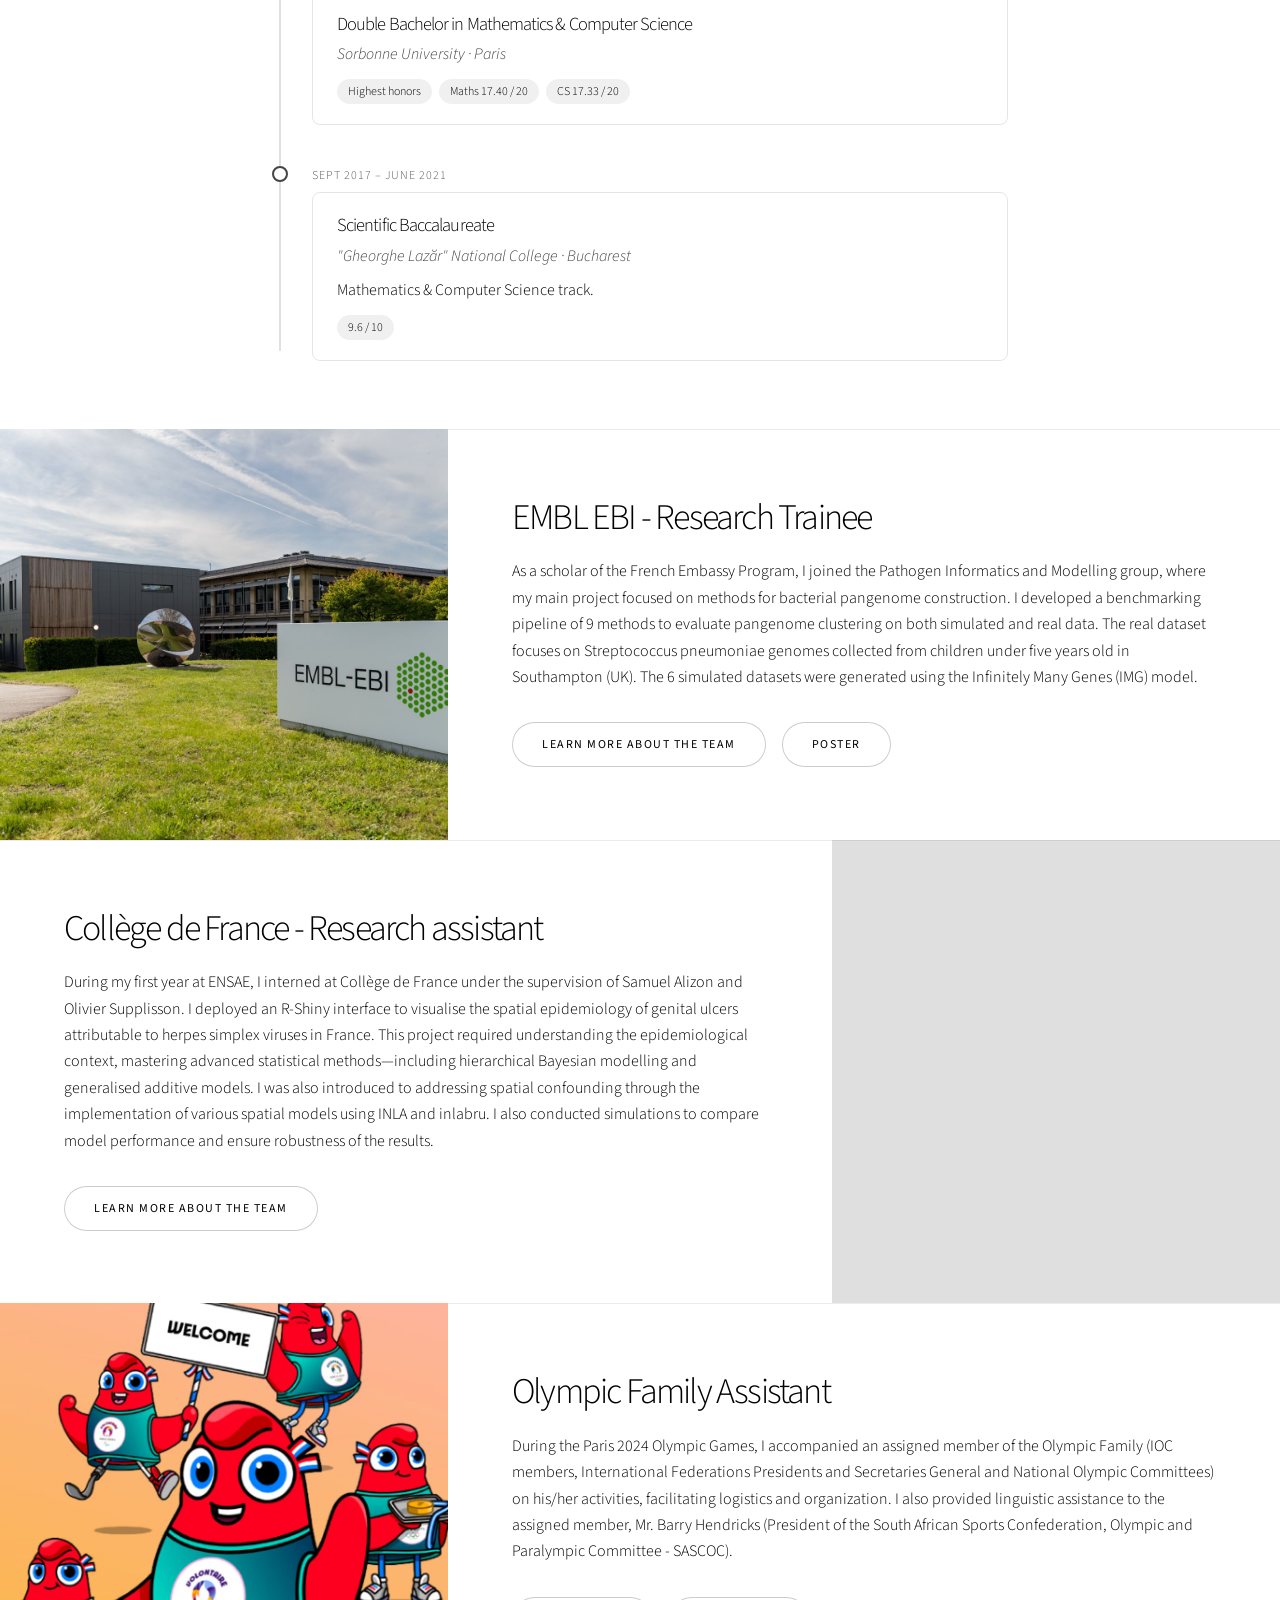
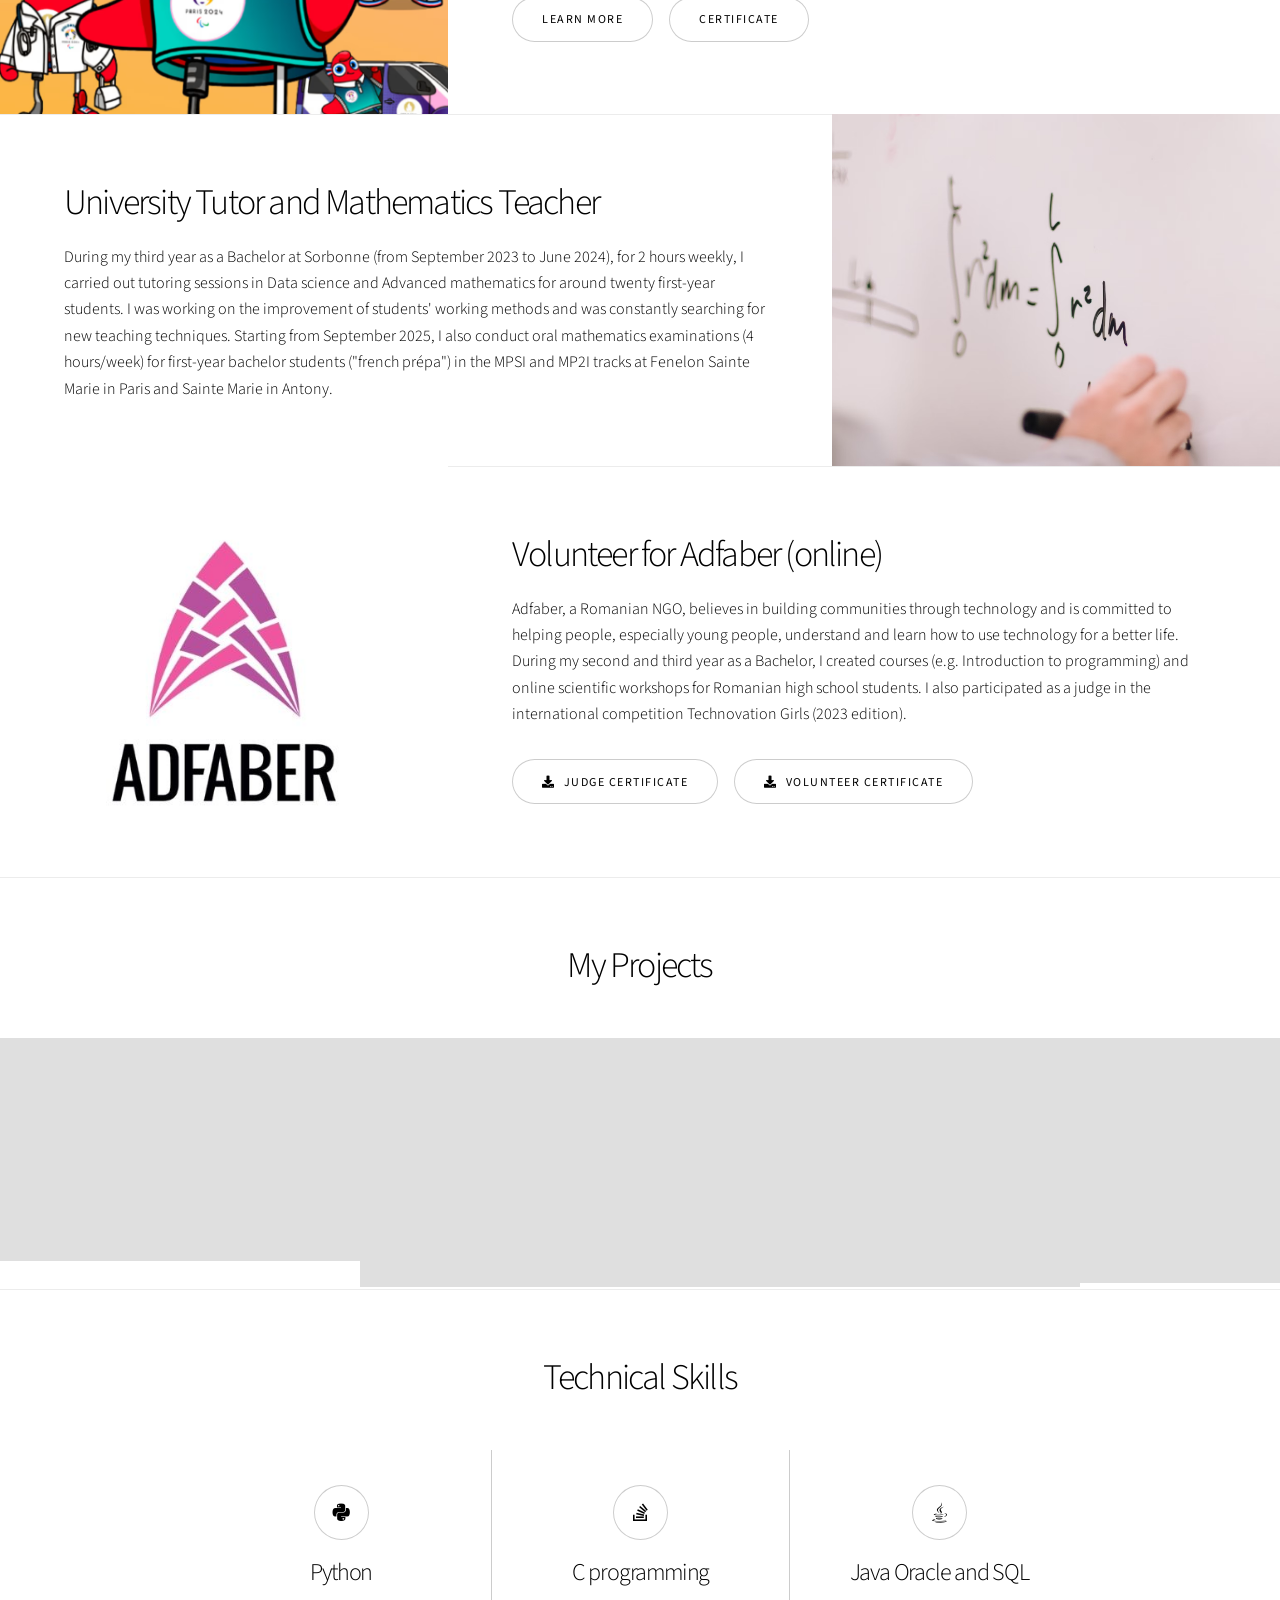
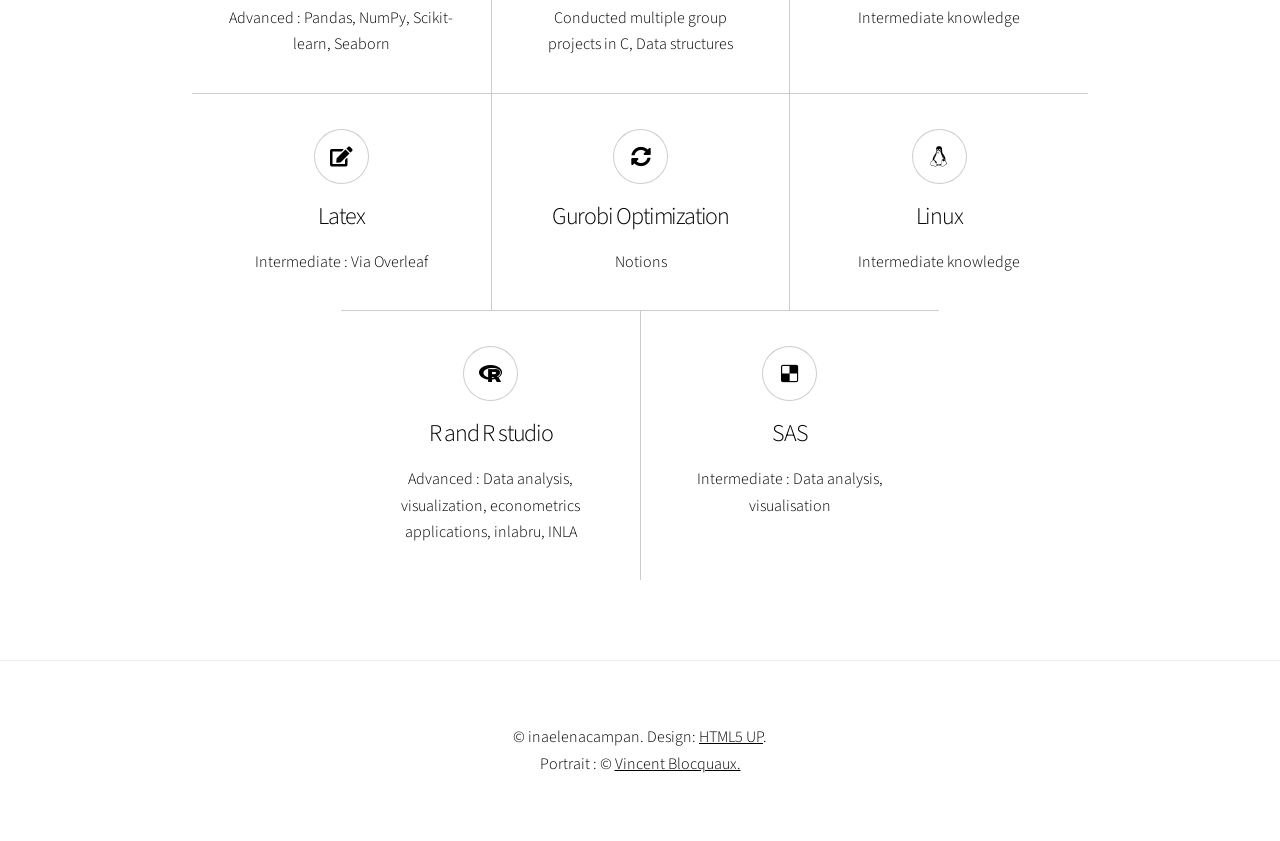
==== commit b990fd5d: "nice menu" ====
--- a/index.html
+++ b/index.html
@@ -11,14 +11,182 @@
 		<meta name="viewport" content="width=device-width, initial-scale=1, user-scalable=no" />
 		<link rel="stylesheet" href="assets/css/main.css" />
 		<noscript><link rel="stylesheet" href="assets/css/noscript.css" /></noscript>
+
+		<!-- Navigation menu styles (can be moved into assets/css/main.css) -->
+		<style>
+			:root {
+				--nav-h: 64px;
+				--nav-ink: #2b2b2b;
+				--nav-muted: #8a8a8a;
+			}
+
+			html { scroll-behavior: smooth; }
+			[data-nav] { scroll-margin-top: var(--nav-h); }
+
+			#site-nav {
+				position: fixed;
+				top: 0; left: 0; right: 0;
+				z-index: 10000;
+				height: var(--nav-h);
+				display: flex;
+				align-items: center;
+				justify-content: space-between;
+				padding: 0 2.5rem;
+				background: rgba(255, 255, 255, 0.55);
+				-webkit-backdrop-filter: saturate(180%) blur(14px);
+				backdrop-filter: saturate(180%) blur(14px);
+				transition: background 0.4s ease, box-shadow 0.4s ease;
+			}
+
+			#site-nav.scrolled {
+				background: rgba(255, 255, 255, 0.88);
+				box-shadow: 0 1px 0 rgba(0, 0, 0, 0.06), 0 8px 24px -16px rgba(0, 0, 0, 0.15);
+			}
+
+			#site-nav .nav-brand {
+				position: relative;
+				z-index: 2;
+				font-size: 0.75rem;
+				font-weight: 600;
+				letter-spacing: 0.3em;
+				text-transform: uppercase;
+				color: var(--nav-ink);
+				text-decoration: none;
+				border: 0;
+			}
+
+			#site-nav .nav-links {
+				display: flex;
+				gap: 2.25rem;
+				list-style: none;
+				margin: 0;
+				padding: 0;
+			}
+
+			#site-nav .nav-links li {
+				margin: 0;
+				padding: 0;
+			}
+
+			#site-nav .nav-links a {
+				position: relative;
+				display: inline-block;
+				padding: 0.35rem 0;
+				font-size: 0.7rem;
+				letter-spacing: 0.22em;
+				text-transform: uppercase;
+				color: var(--nav-muted);
+				text-decoration: none;
+				border: 0;
+				transition: color 0.3s ease;
+			}
+
+			#site-nav .nav-links a::after {
+				content: "";
+				position: absolute;
+				left: 0; bottom: 0;
+				width: 100%;
+				height: 1px;
+				background: var(--nav-ink);
+				transform: scaleX(0);
+				transform-origin: right;
+				transition: transform 0.35s ease;
+			}
+
+			#site-nav .nav-links a:hover,
+			#site-nav .nav-links a.active {
+				color: var(--nav-ink);
+			}
+
+			#site-nav .nav-links a:hover::after,
+			#site-nav .nav-links a.active::after {
+				transform: scaleX(1);
+				transform-origin: left;
+			}
+
+			/* Hamburger button (reset Story's button styles) */
+			#site-nav .nav-toggle {
+				display: none;
+				position: relative;
+				z-index: 2;
+				width: 40px !important;
+				min-width: 0 !important;
+				height: 40px !important;
+				padding: 0 !important;
+				line-height: normal !important;
+				background: transparent !important;
+				box-shadow: none !important;
+				border: 0;
+				cursor: pointer;
+			}
+
+			#site-nav .nav-toggle span {
+				position: absolute;
+				left: 10px; right: 10px;
+				height: 1.5px;
+				background: var(--nav-ink);
+				transition: transform 0.35s ease, top 0.35s ease;
+			}
+
+			#site-nav .nav-toggle span:nth-child(1) { top: 16px; }
+			#site-nav .nav-toggle span:nth-child(2) { top: 23px; }
+
+			#site-nav.open .nav-toggle span:nth-child(1) { top: 19.5px; transform: rotate(45deg); }
+			#site-nav.open .nav-toggle span:nth-child(2) { top: 19.5px; transform: rotate(-45deg); }
+
+			@media screen and (max-width: 980px) {
+				#site-nav { padding: 0 1.25rem; }
+				#site-nav .nav-toggle { display: block; }
+
+				#site-nav .nav-links {
+					position: fixed;
+					top: 0; left: 0;
+					width: 100vw;
+					height: 100vh;
+					flex-direction: column;
+					align-items: center;
+					justify-content: center;
+					gap: 2rem;
+					background: rgba(255, 255, 255, 0.97);
+					opacity: 0;
+					visibility: hidden;
+					transition: opacity 0.35s ease, visibility 0.35s ease;
+				}
+
+				#site-nav.open .nav-links {
+					opacity: 1;
+					visibility: visible;
+				}
+
+				#site-nav .nav-links a {
+					font-size: 0.95rem;
+					color: var(--nav-ink);
+				}
+			}
+		</style>
 	</head>
 	<body class="is-preload">
 
+		<!-- Navigation -->
+			<nav id="site-nav" aria-label="Main navigation">
+				<a href="#about" class="nav-brand"></a>
+				<button class="nav-toggle" aria-label="Open menu" aria-expanded="false" aria-controls="nav-links">
+					<span></span><span></span>
+				</button>
+				<ul class="nav-links" id="nav-links">
+					<li><a href="#about">About</a></li>
+					<li><a href="#education">Education</a></li>
+					<li><a href="#experience">Experience</a></li>
+					<li><a href="#projects">Projects</a></li>
+					<li><a href="#skills">Skills</a></li>
+				</ul>
+			</nav>
+
 		<!-- Wrapper -->
 			<div id="wrapper" class="divided">
 
 				<!-- My Portfolio : Description -->
-					<section class="banner style1 orient-left content-align-left image-position-right fullscreen onload-image-fade-in onload-content-fade-right">
+					<section id="about" data-nav="about" class="banner style1 orient-left content-align-left image-position-right fullscreen onload-image-fade-in onload-content-fade-right">
 						<div class="content">
 							<h1>Ina Campan | Data, Statistics & Health</h1>
 							<p class="major">About Me
@@ -35,8 +203,14 @@
 								<li><a href="assets/download/CV_EN.pdf" class="button icon solid fa-download" target = "_blank" rel = "noopener noreferrer">English Resume</a></li>
 							</ul>
 
-						<p><code>(Version : October 2026)</code>
-						
+						<p>Last updated: October 2026</p>
+						<div class="inner">
+							<ul class="icons">
+								<li><a href = "https://github.com/inaelenacampan" target = "_blank" rel = "noopener noreferrer" class = "icon brands style2 fa-github"><span class = "label">GitHub</span></a></li>
+								<li><a href="https://www.linkedin.com/in/ina-campan/" target = "_blank" rel = "noopener noreferrer" class="icon brands style2 fa-linkedin-in"><span class="label">LinkedIn</span></a></li>
+								<li><a href="mailto:inacampan@gmail.com" target = "_blank" rel = "noopener noreferrer" class="icon style2 fa-envelope"><span class="label">Email</span></a></li>
+							</ul>
+						</div>
 						</div>
 						<div class="image">
 							<img src="images/banner.png" alt="" />
@@ -45,7 +219,7 @@
 			
 				<!-- Education : ENSAE + Sorbonne University -->
 
-					<section class="wrapper style1 align-center">
+					<section id="education" data-nav="education" class="wrapper style1 align-center">
 						<div class="inner">
 							<h2>Education</h2>
 							<p>My academic journey so far.</p>
@@ -97,7 +271,7 @@
 						</section>
 				
 				<!-- EMBL EBI -->
-					<section class="spotlight style1 orient-right content-align-left image-position-center onscroll-image-fade-in" id="first">
+					<section id="experience" data-nav="experience" class="spotlight style1 orient-right content-align-left image-position-center onscroll-image-fade-in">
 						<div class="content">
 							<h2>EMBL EBI - Research Trainee</h2>
 							<p>As a scholar of the French Embassy Program, I joined the Pathogen Informatics and Modelling group, where my main project focused on methods for bacterial pangenome construction. I developed a benchmarking pipeline of 9 methods to evaluate pangenome clustering on both simulated and real data. The real dataset focuses on Streptococcus pneumoniae genomes collected from children under five years old in Southampton (UK). The 6 simulated datasets were generated using the Infinitely Many Genes (IMG) model.</p>
@@ -112,7 +286,7 @@
 					</section>
 
 				<!-- College de France -->
-					<section class="spotlight style1 orient-left content-align-left image-position-center onscroll-image-fade-in">
+					<section data-nav="experience" class="spotlight style1 orient-left content-align-left image-position-center onscroll-image-fade-in">
 						<div class="content">
 							<h2>Collège de France - Research assistant</h2>
 							<p>During my first year at ENSAE, I interned at Collège de France under the supervision of Samuel Alizon and Olivier Supplisson. I deployed an R-Shiny interface to visualise the spatial epidemiology of genital ulcers attributable to herpes simplex viruses in France. This project required understanding the epidemiological context, mastering advanced statistical methods—including hierarchical Bayesian modelling and generalised additive models. I was also introduced to addressing spatial confounding through the implementation of various spatial models using INLA and inlabru. I also conducted simulations to compare model performance and ensure robustness of the results.</p>
@@ -126,7 +300,7 @@
 					</section>
 				
 				<!-- OLYMPIC FAMILY ASSISTANT -->
-					<section class="spotlight style1 orient-right content-align-left image-position-center onscroll-image-fade-in" id="first">
+					<section data-nav="experience" class="spotlight style1 orient-right content-align-left image-position-center onscroll-image-fade-in">
 						<div class="content">
 							<h2>Olympic Family Assistant</h2>
 							<p>During the Paris 2024 Olympic Games, I accompanied an assigned member of the Olympic Family (IOC members, International Federations Presidents and Secretaries General and National Olympic Committees) on his/her activities, facilitating logistics and organization. I also provided linguistic assistance to the assigned member, Mr. Barry Hendricks (President of the South African Sports Confederation, Olympic and Paralympic Committee - SASCOC).</p>
@@ -141,7 +315,7 @@
 					</section>
 
 				<!-- University Tutor -->
-					<section class="spotlight style1 orient-left content-align-left image-position-center onscroll-image-fade-in">
+					<section data-nav="experience" class="spotlight style1 orient-left content-align-left image-position-center onscroll-image-fade-in">
 						<div class="content">
 							<h2>University Tutor and Mathematics Teacher</h2>
 							<p>During my third year as a Bachelor at Sorbonne (from September 2023 to June 2024), for 2 hours weekly, I carried out tutoring sessions in Data science and Advanced mathematics for around twenty first-year students. I was working on the improvement of students' working methods and was constantly searching for new teaching techniques.
@@ -155,7 +329,7 @@
 					</section>
 
 				<!-- Volunteer for Adfaber -->
-					<section class="spotlight style1 orient-right content-align-left image-position-center onscroll-image-fade-in">
+					<section data-nav="experience" class="spotlight style1 orient-right content-align-left image-position-center onscroll-image-fade-in">
 						<div class="content">
 							<h2>Volunteer for Adfaber (online)</h2>
 							<p>Adfaber, a Romanian NGO, believes in building communities through technology and is committed to helping people, especially young people, understand and learn how to use technology for a better life. During my second and third year as a Bachelor, I created courses (e.g. Introduction to programming) and online scientific workshops for Romanian high school students. I also participated as a judge in the international competition Technovation Girls (2023 edition).</p>
@@ -173,7 +347,7 @@
 				
 					<!-- Projects Gallery-->
 
-				<section class="wrapper style1 align-center">
+				<section id="projects" data-nav="projects" class="wrapper style1 align-center">
 					<div class="inner">
 						<h2>My Projects</h2>
 						
@@ -271,7 +445,7 @@
 				
 
 				<!-- Skills -->
-					<section class="wrapper style1 align-center">
+					<section id="skills" data-nav="skills" class="wrapper style1 align-center">
 						<div class="inner">
 							<h2>Technical Skills</h2>
 							
@@ -316,18 +490,13 @@
 									<h3>SAS </h3>
 									<p>Intermediate : Data analysis, visualisation </p>
 								</section>
-								
+							</div>
+						</div>
 					</section>
 
 				<!-- Footer -->
 					<footer class="wrapper style1 align-center">
 						<div class="inner">
-							<ul class="icons">
-								<li><a href = "https://github.com/inaelenacampan" target = "_blank" rel = "noopener noreferrer" class = "icon brands style2 fa-github"><span class = "label">GitHub</span></a></li>
-								<li><a href="https://www.linkedin.com/in/ina-campan/" target = "_blank" rel = "noopener noreferrer" class="icon brands style2 fa-linkedin-in"><span class="label">LinkedIn</span></a></li>
-								<li><a href="mailto:inacampan@gmail.com" target = "_blank" rel = "noopener noreferrer" class="icon style2 fa-envelope"><span class="label">Email</span></a></li>
-								<li><a href="https://www.instagram.com/ina_campan/" target = "_blank" rel = "noopener noreferrer" class="icon brands style2 fa-instagram"><span class="label">Instagram</span></a></li>
-							</ul>
 							<p>&copy; inaelenacampan. Design: <a href="https://html5up.net" target = "_blank" rel = "noopener noreferrer">HTML5 UP</a>.<br>
 							Portrait : &copy; <a href="https://blocquauxpro.com/" target = "_blank" rel = "noopener noreferrer">Vincent Blocquaux.</a> </p>
 						</div>
@@ -344,7 +513,58 @@
 			<script src="assets/js/util.js"></script>
 			<script src="assets/js/main.js"></script>
 
+		<!-- Navigation menu script -->
+			<script>
+				(function () {
+					var nav = document.getElementById('site-nav');
+					var toggle = nav.querySelector('.nav-toggle');
+					var links = nav.querySelectorAll('.nav-links a');
+
+					// Frosted background gets denser once the page scrolls
+					function onScroll() {
+						nav.classList.toggle('scrolled', window.scrollY > 40);
+					}
+					window.addEventListener('scroll', onScroll, { passive: true });
+					onScroll();
+
+					// Mobile menu open / close
+					function setOpen(open) {
+						nav.classList.toggle('open', open);
+						toggle.setAttribute('aria-expanded', open);
+						toggle.setAttribute('aria-label', open ? 'Close menu' : 'Open menu');
+						document.body.style.overflow = open ? 'hidden' : '';
+					}
+					toggle.addEventListener('click', function () {
+						setOpen(!nav.classList.contains('open'));
+					});
+					links.forEach(function (a) {
+						a.addEventListener('click', function () { setOpen(false); });
+					});
+					document.addEventListener('keydown', function (e) {
+						if (e.key === 'Escape') setOpen(false);
+					});
+
+					// Highlight the link of the section currently on screen
+					var map = {};
+					links.forEach(function (a) { map[a.getAttribute('href').slice(1)] = a; });
+
+					if ('IntersectionObserver' in window) {
+						var observer = new IntersectionObserver(function (entries) {
+							entries.forEach(function (entry) {
+								if (!entry.isIntersecting) return;
+								var target = map[entry.target.getAttribute('data-nav')];
+								if (!target) return;
+								links.forEach(function (l) { l.classList.remove('active'); });
+								target.classList.add('active');
+							});
+						}, { rootMargin: '-45% 0px -50% 0px' });
+
+						document.querySelectorAll('[data-nav]').forEach(function (el) {
+							observer.observe(el);
+						});
+					}
+				})();
+			</script>
+
 	</body>
-</html>
-
-
+</html>
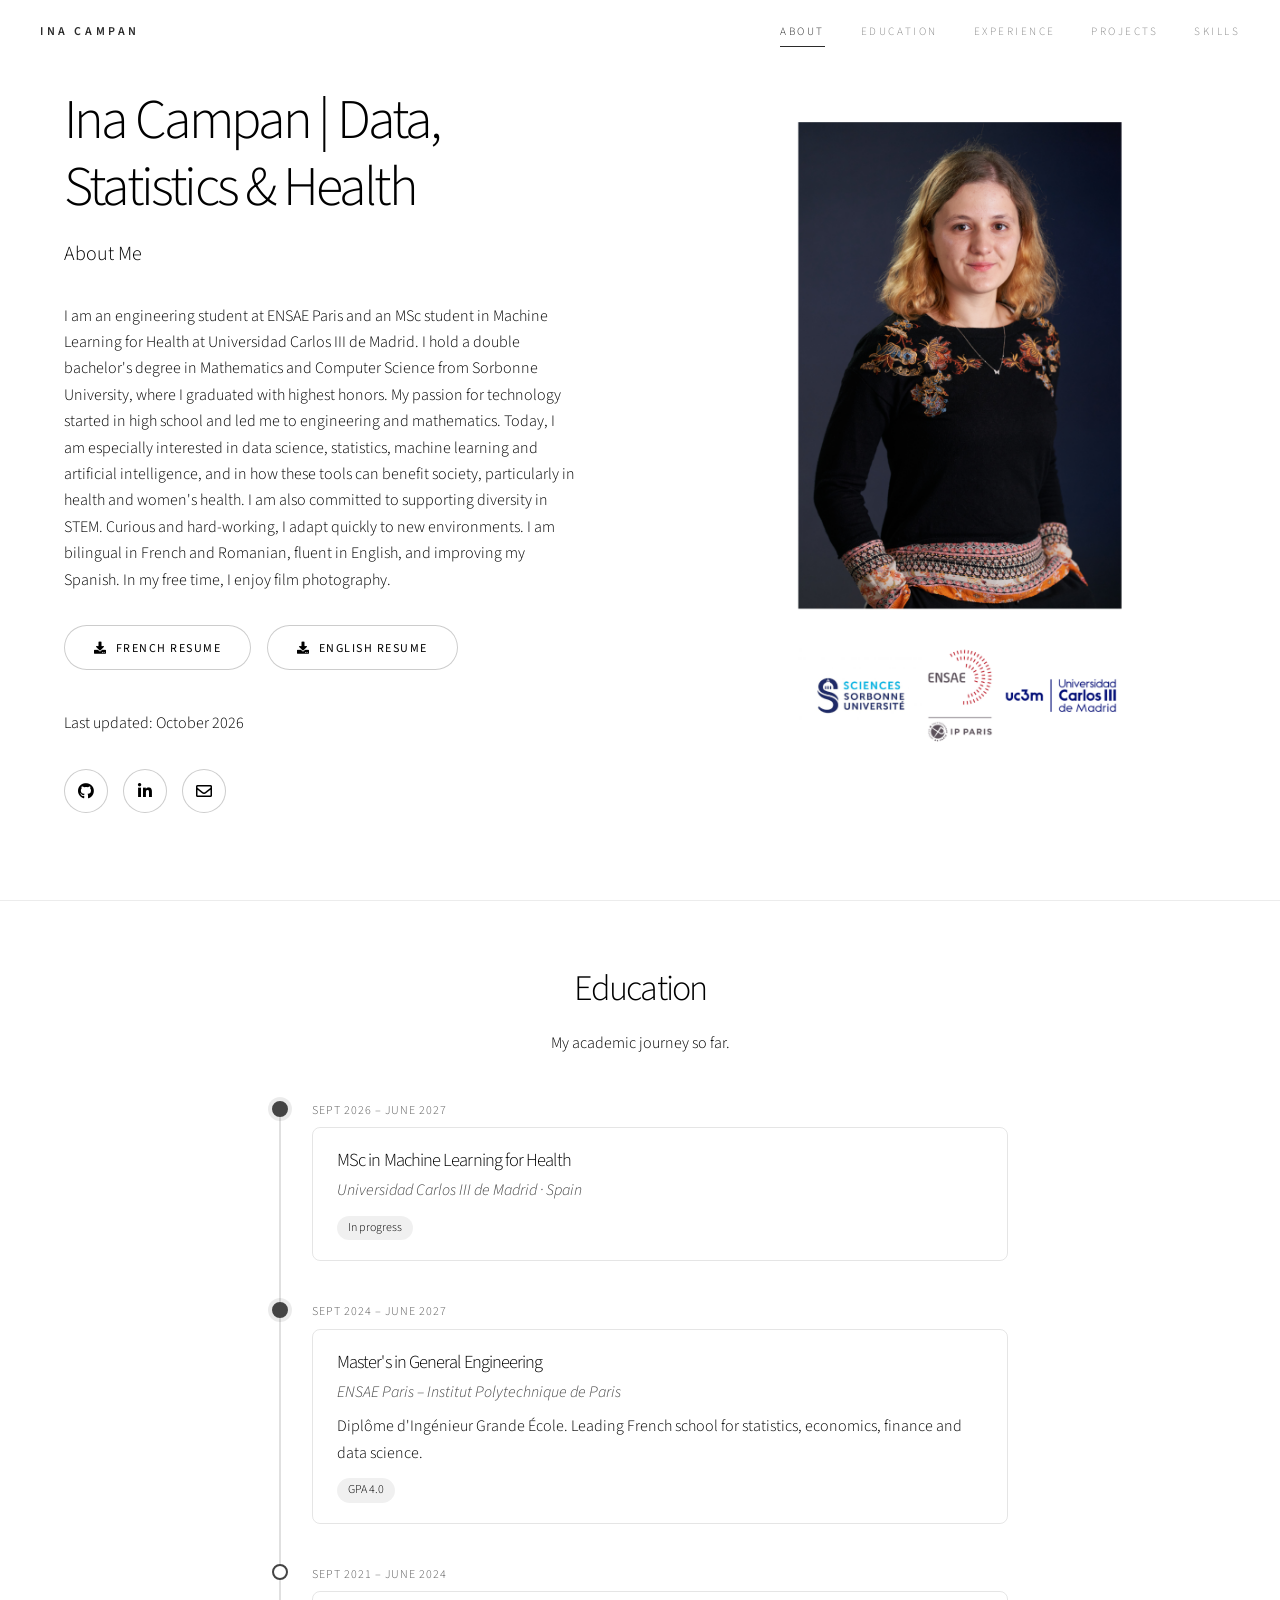
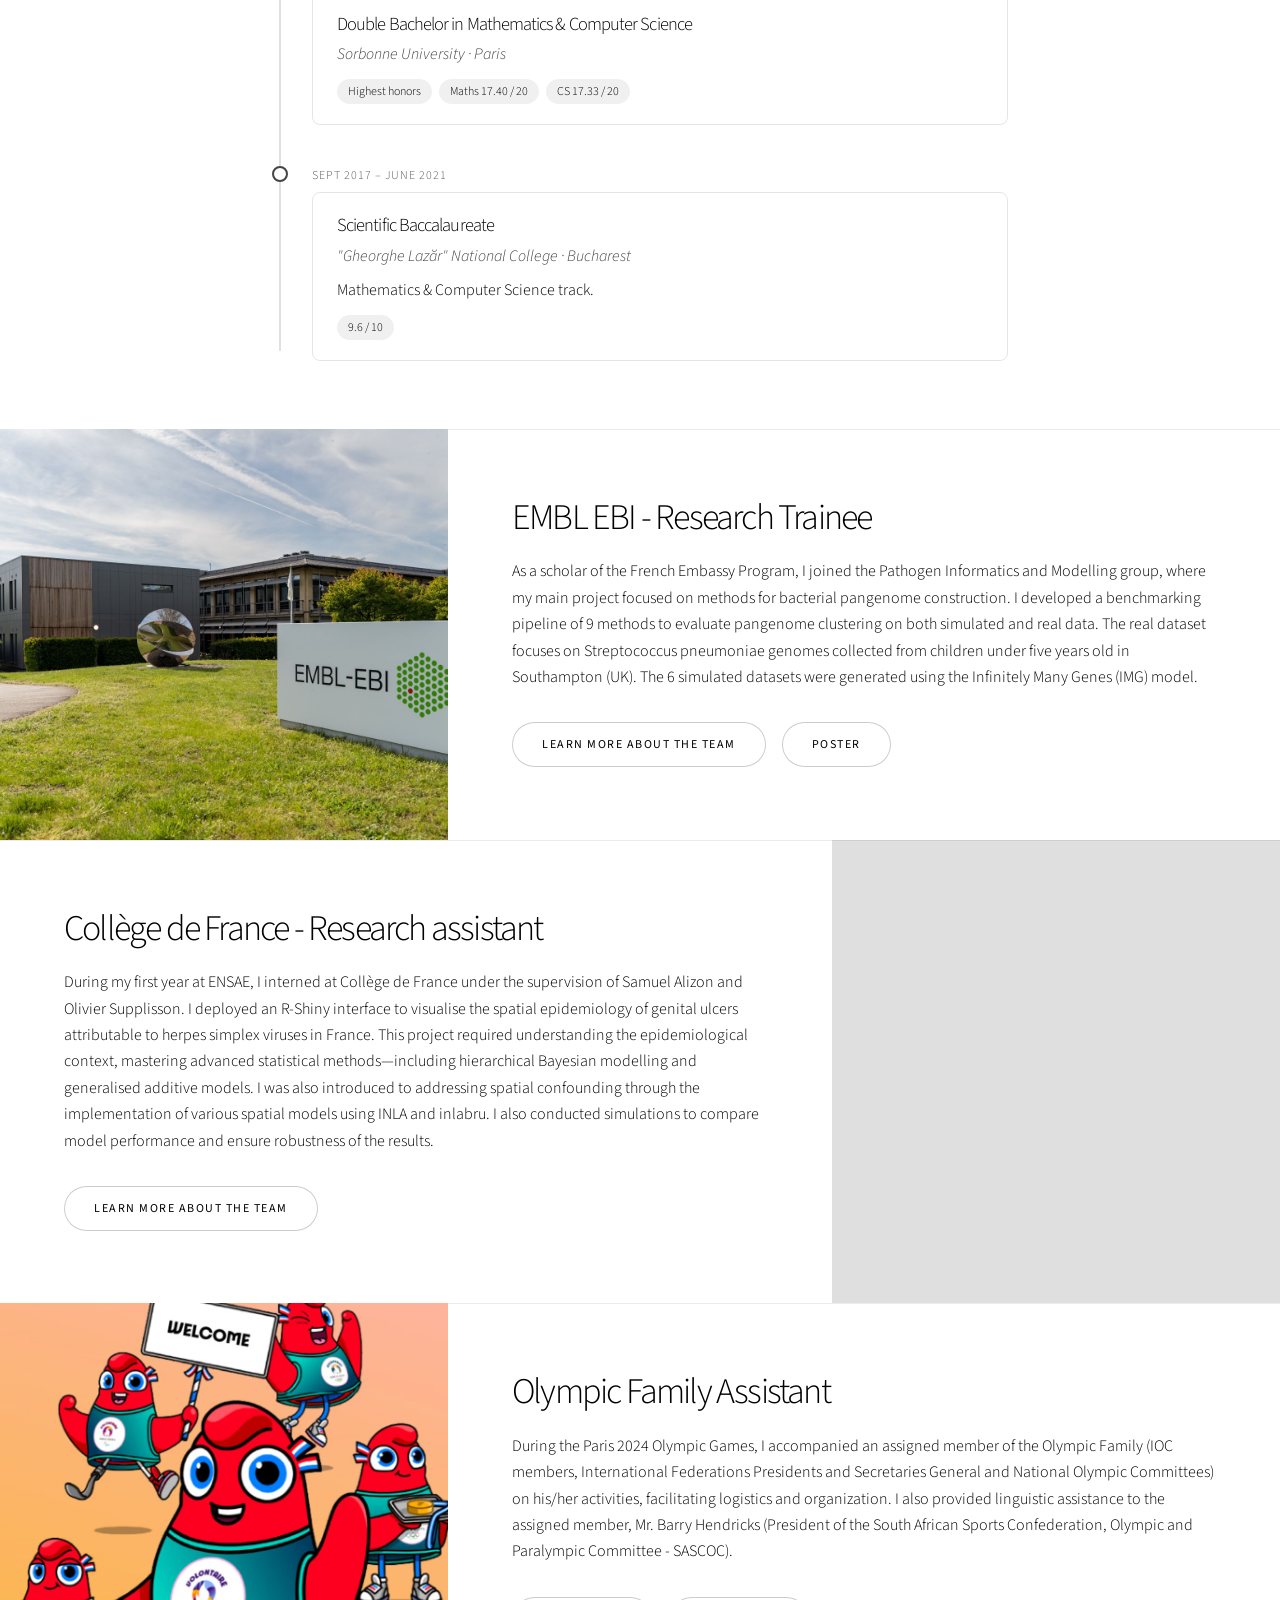
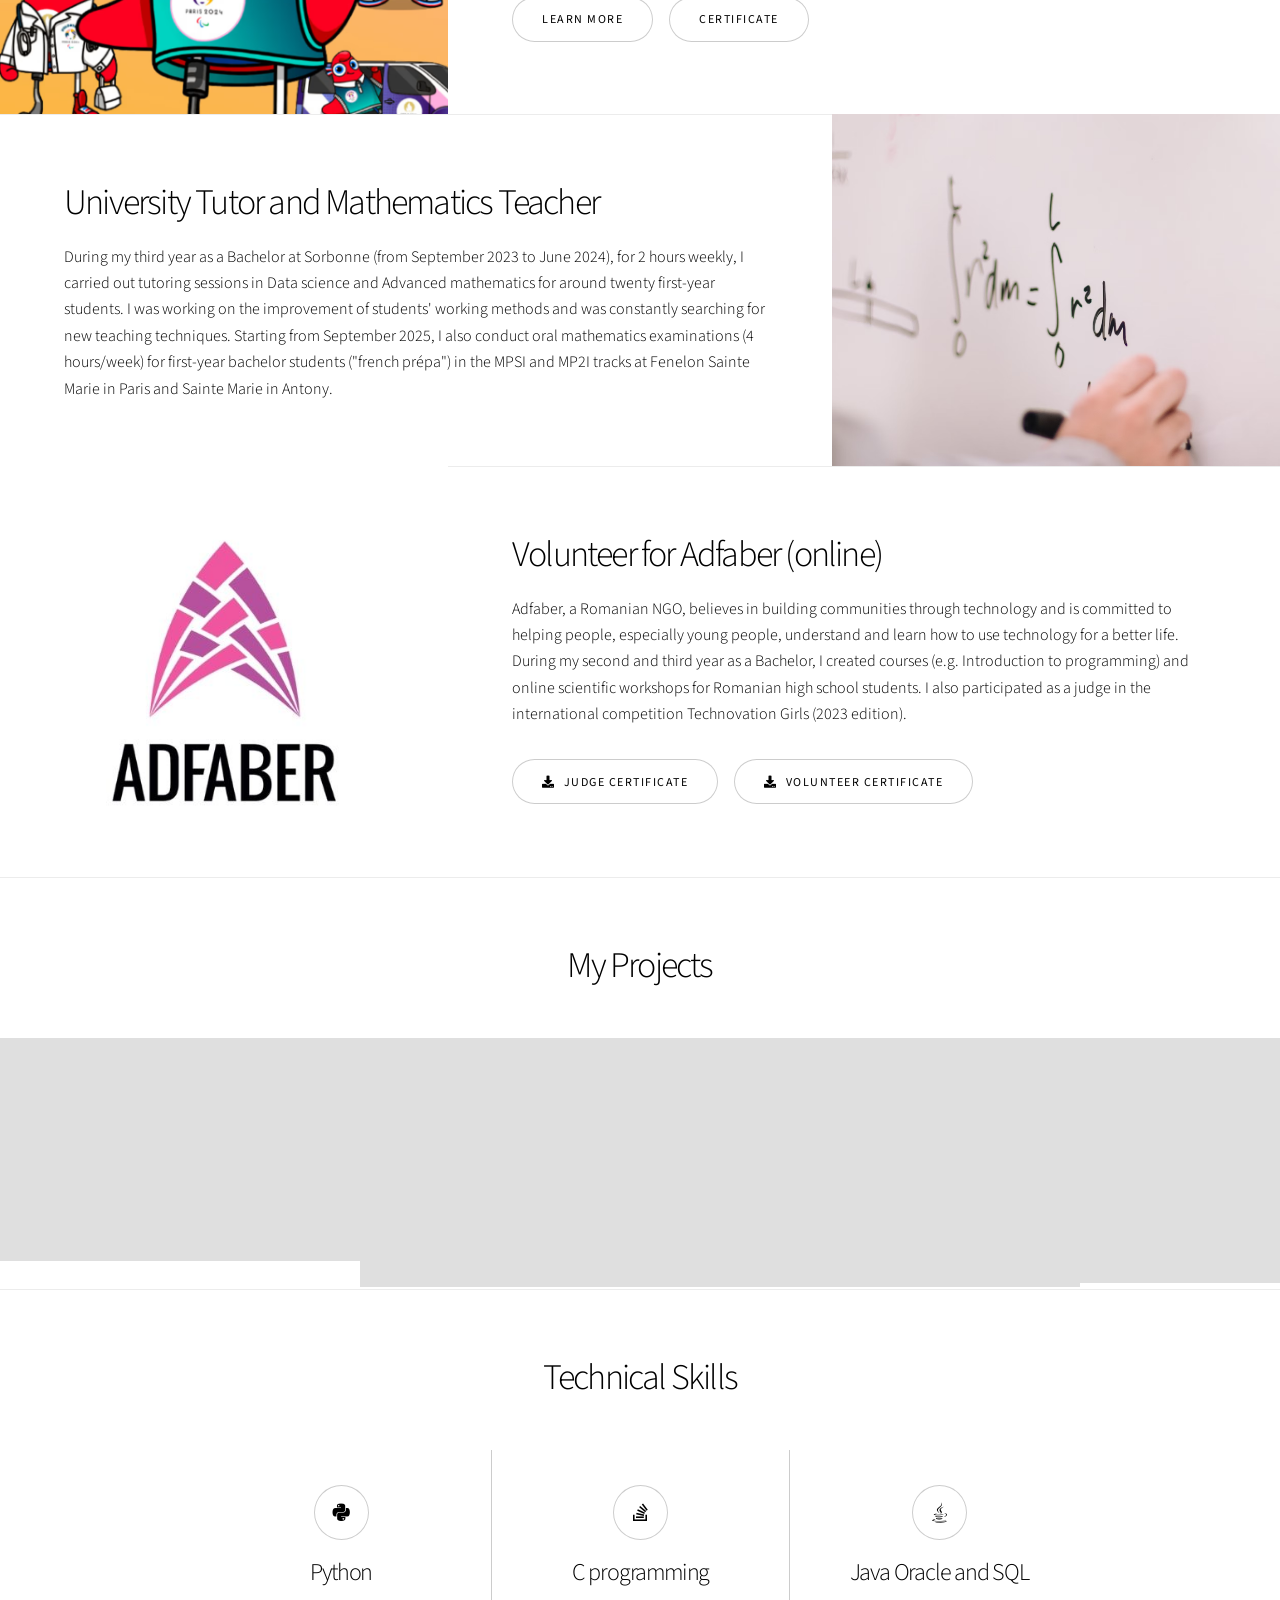
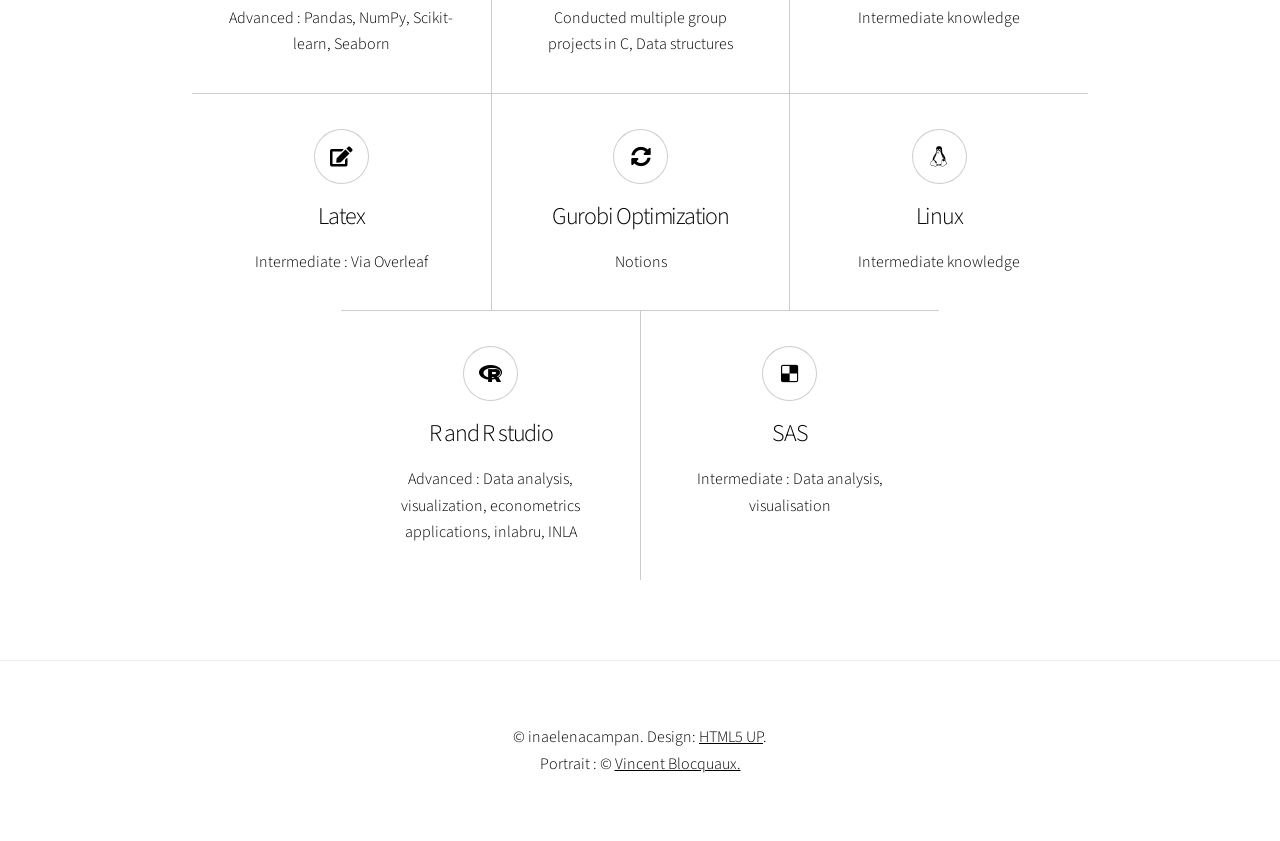
==== commit 7d1e94e8: "small photo issue" ====
--- a/index.html
+++ b/index.html
@@ -135,6 +135,9 @@
 			#site-nav.open .nav-toggle span:nth-child(2) { top: 19.5px; transform: rotate(-45deg); }
 
 			@media screen and (max-width: 980px) {
+				/* Keep the banner photo from sliding under the fixed bar */
+				#wrapper { padding-top: var(--nav-h); }
+
 				#site-nav { padding: 0 1.25rem; }
 				#site-nav .nav-toggle { display: block; }
 
@@ -169,7 +172,7 @@
 
 		<!-- Navigation -->
 			<nav id="site-nav" aria-label="Main navigation">
-				<a href="#about" class="nav-brand"></a>
+				<a href="#about" class="nav-brand">Ina Campan</a>
 				<button class="nav-toggle" aria-label="Open menu" aria-expanded="false" aria-controls="nav-links">
 					<span></span><span></span>
 				</button>
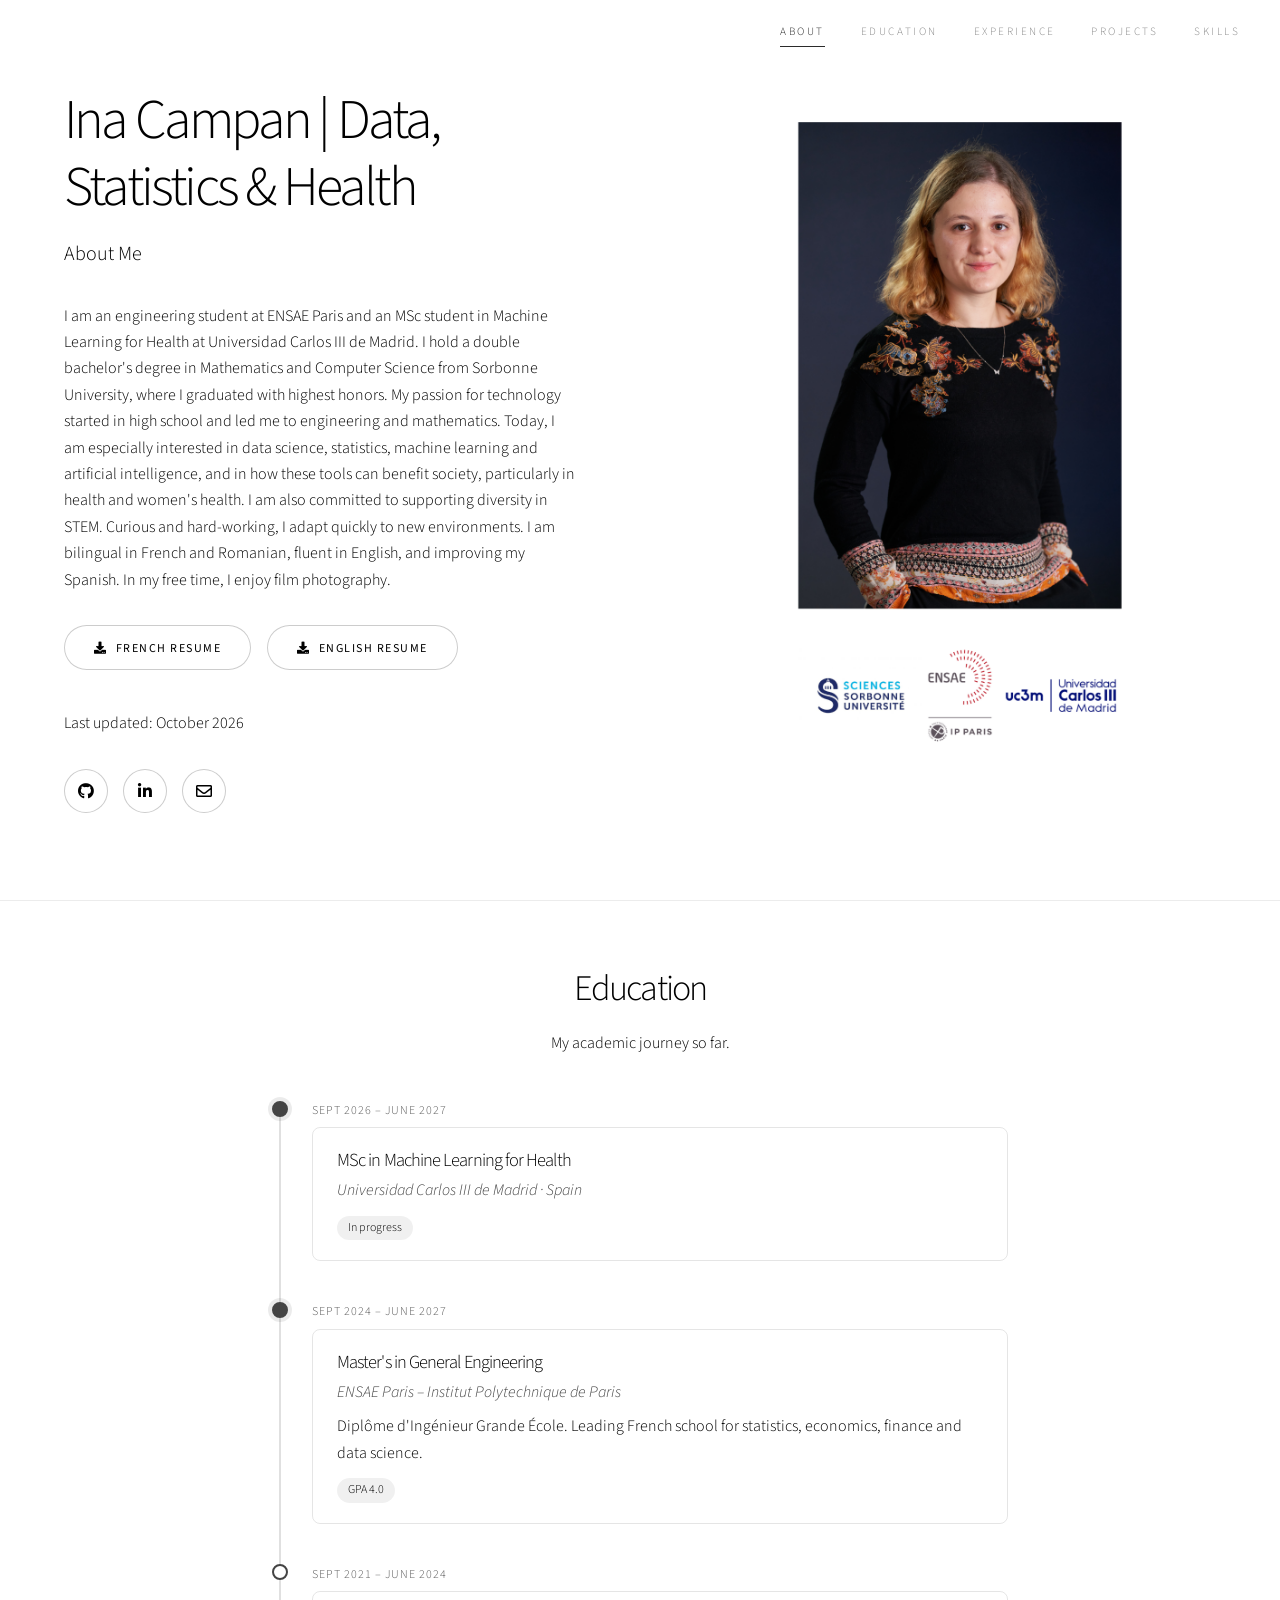
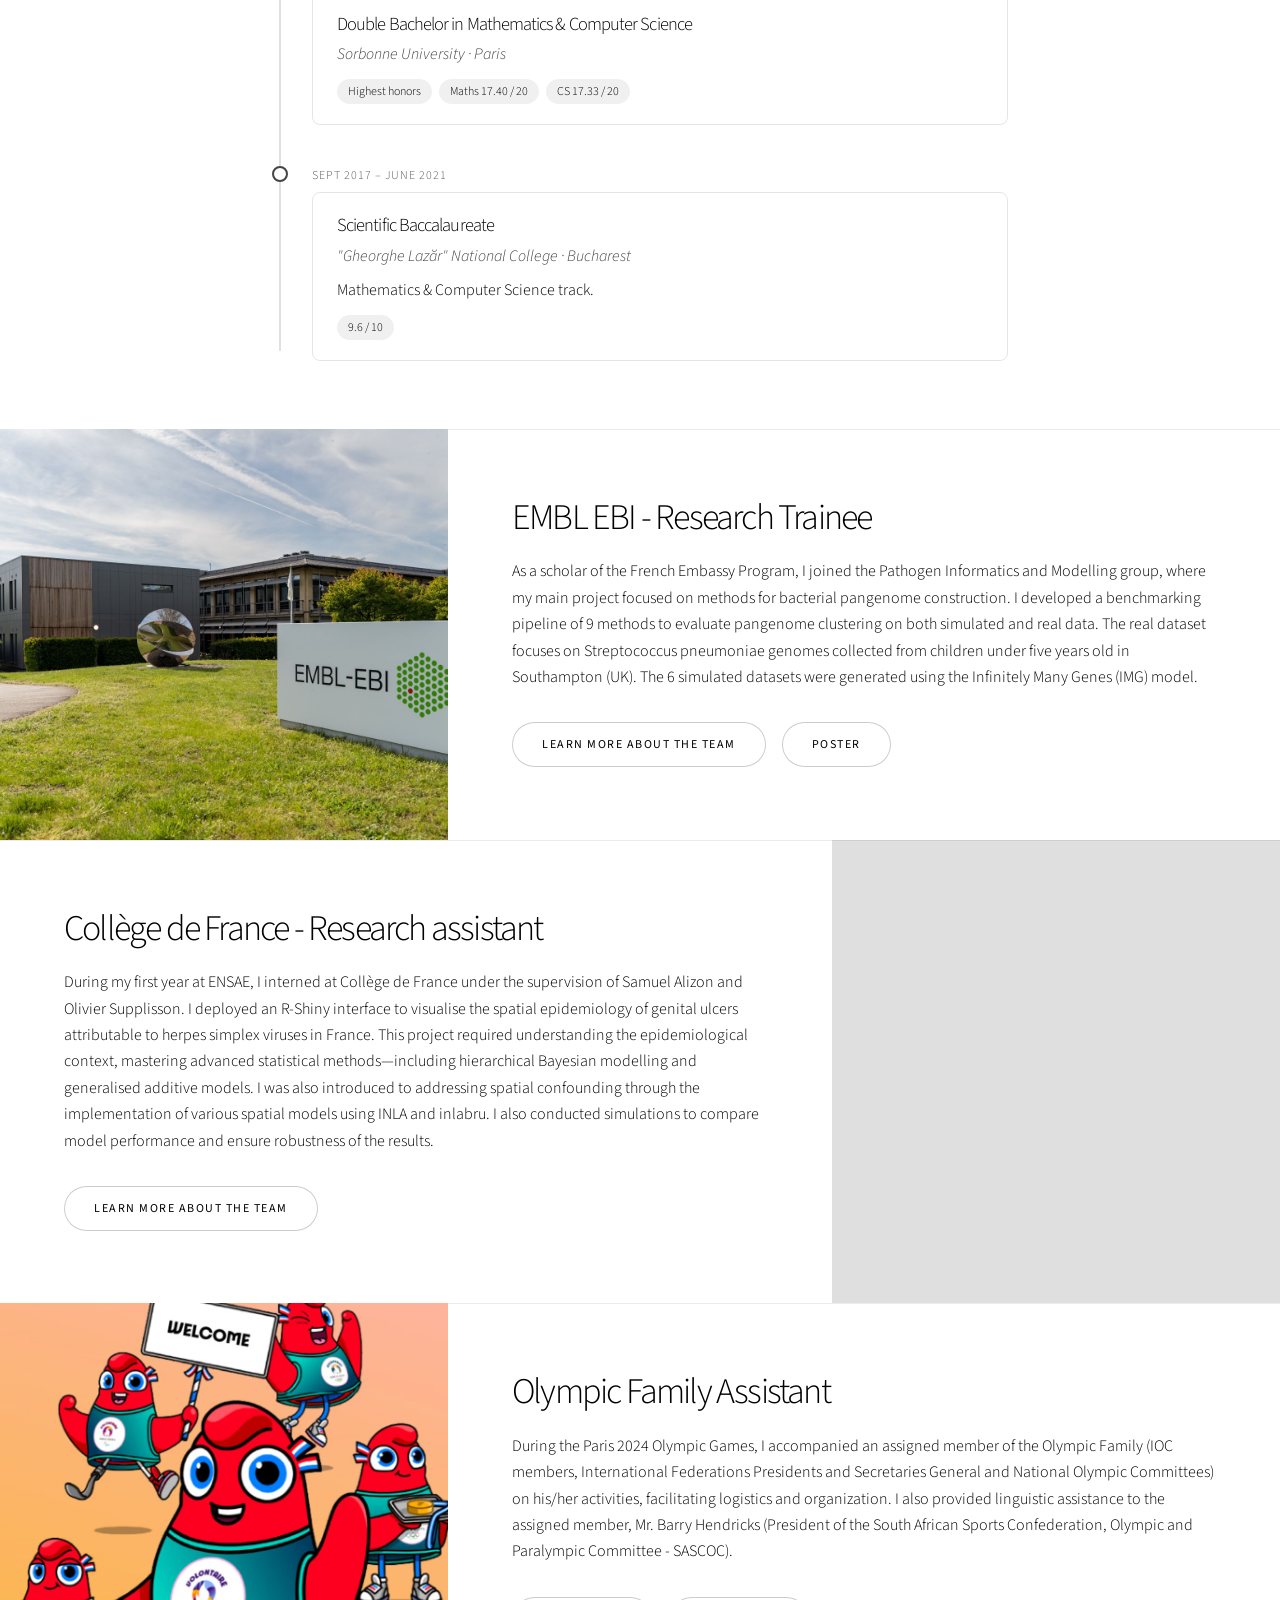
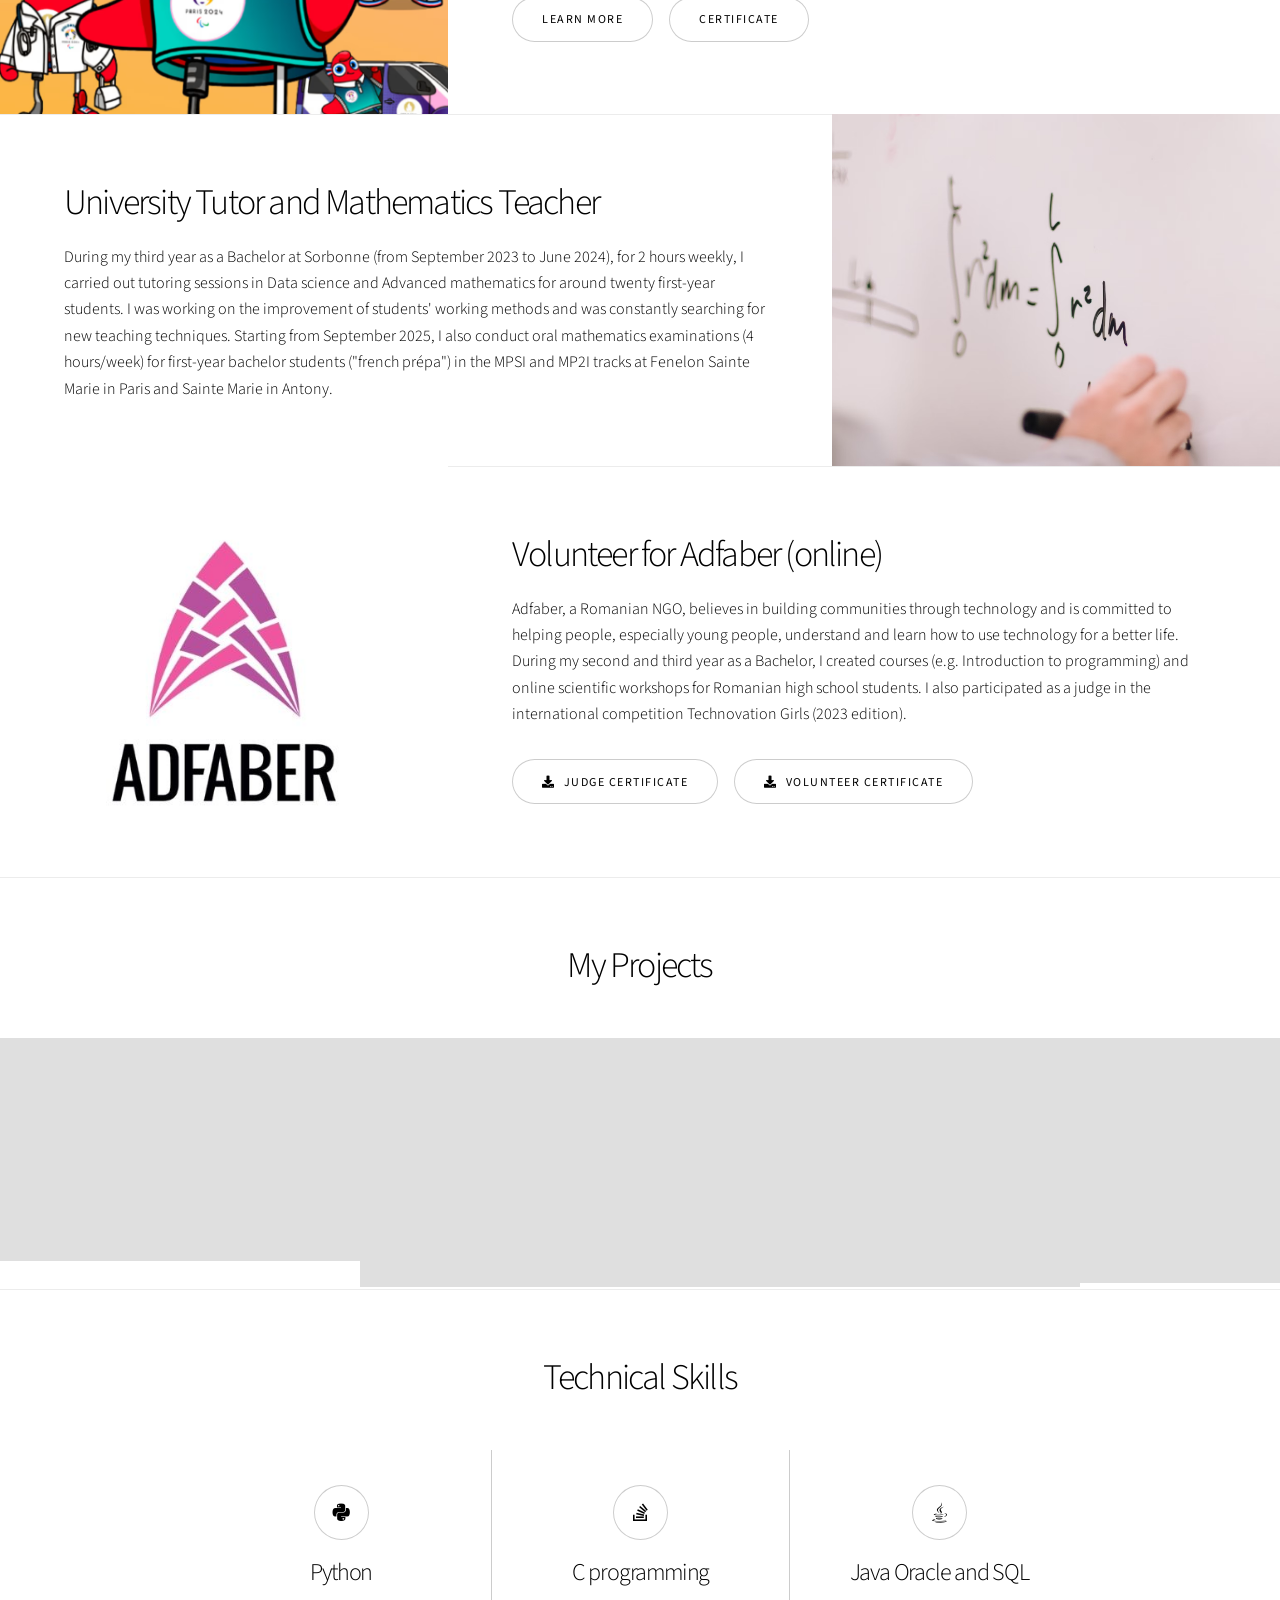
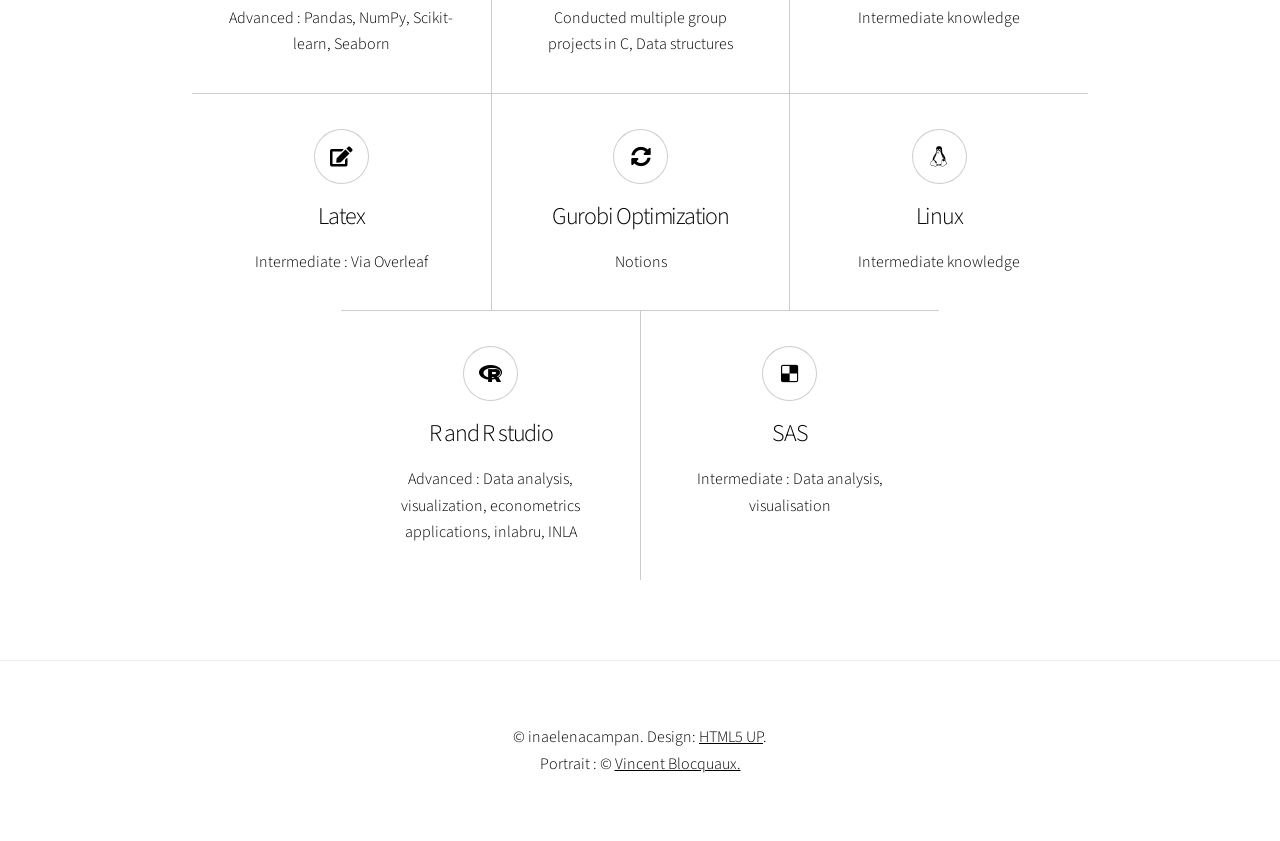
==== commit 2e11732d: "fix title" ====
--- a/index.html
+++ b/index.html
@@ -172,7 +172,7 @@
 
 		<!-- Navigation -->
 			<nav id="site-nav" aria-label="Main navigation">
-				<a href="#about" class="nav-brand">Ina Campan</a>
+				<a href="#about" class="nav-brand"></a>
 				<button class="nav-toggle" aria-label="Open menu" aria-expanded="false" aria-controls="nav-links">
 					<span></span><span></span>
 				</button>
